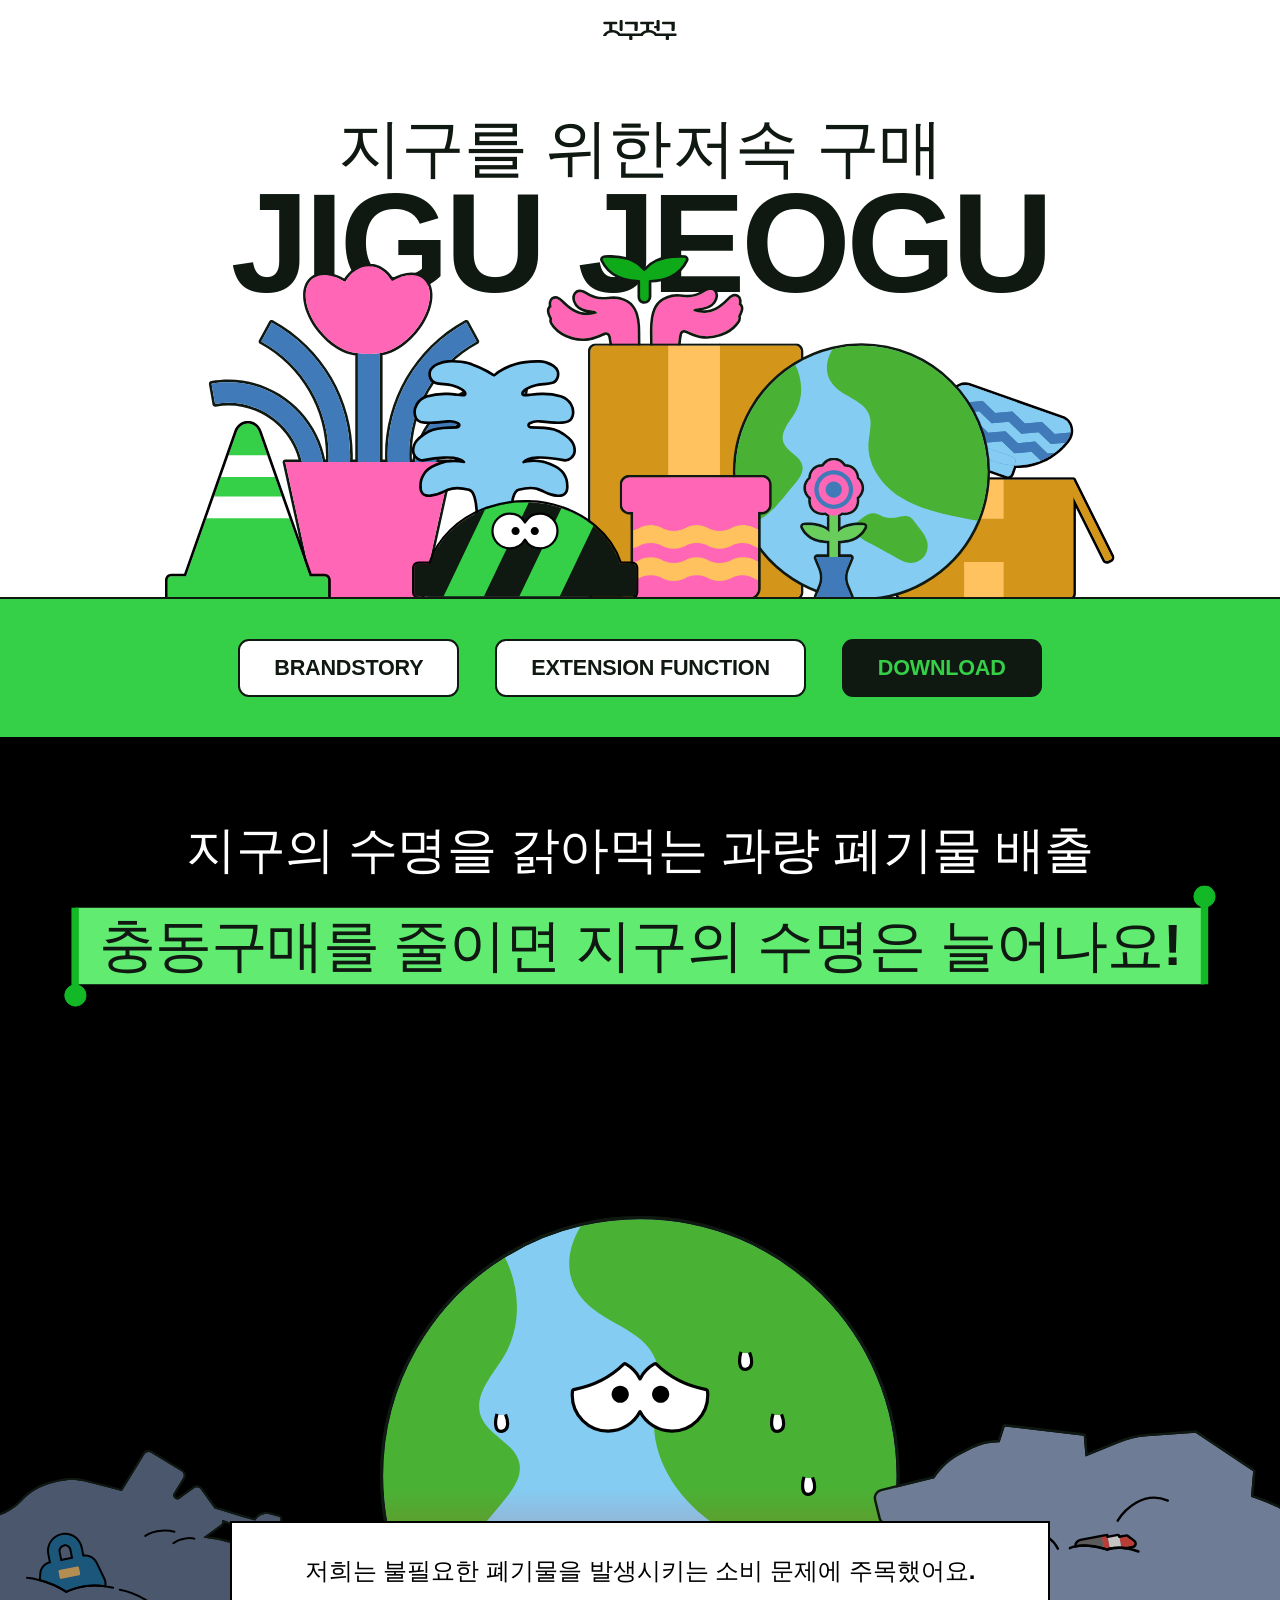
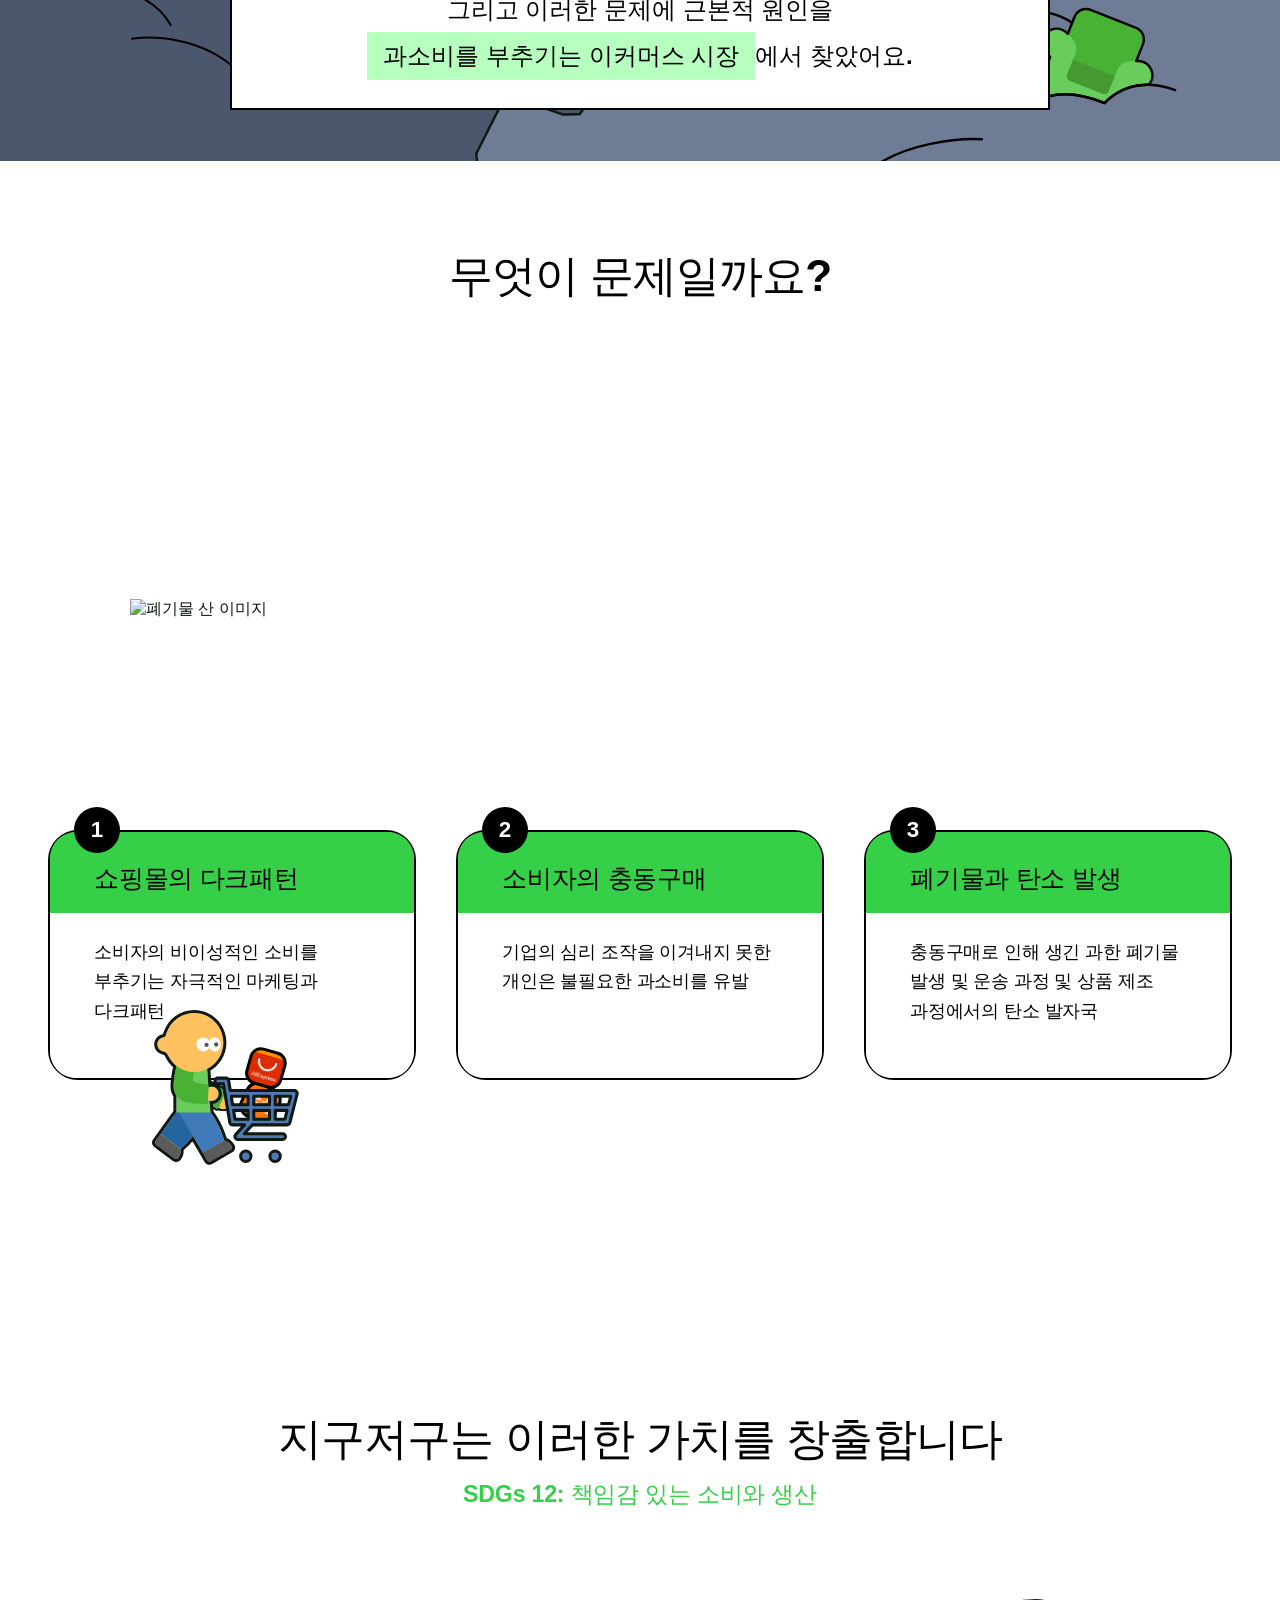
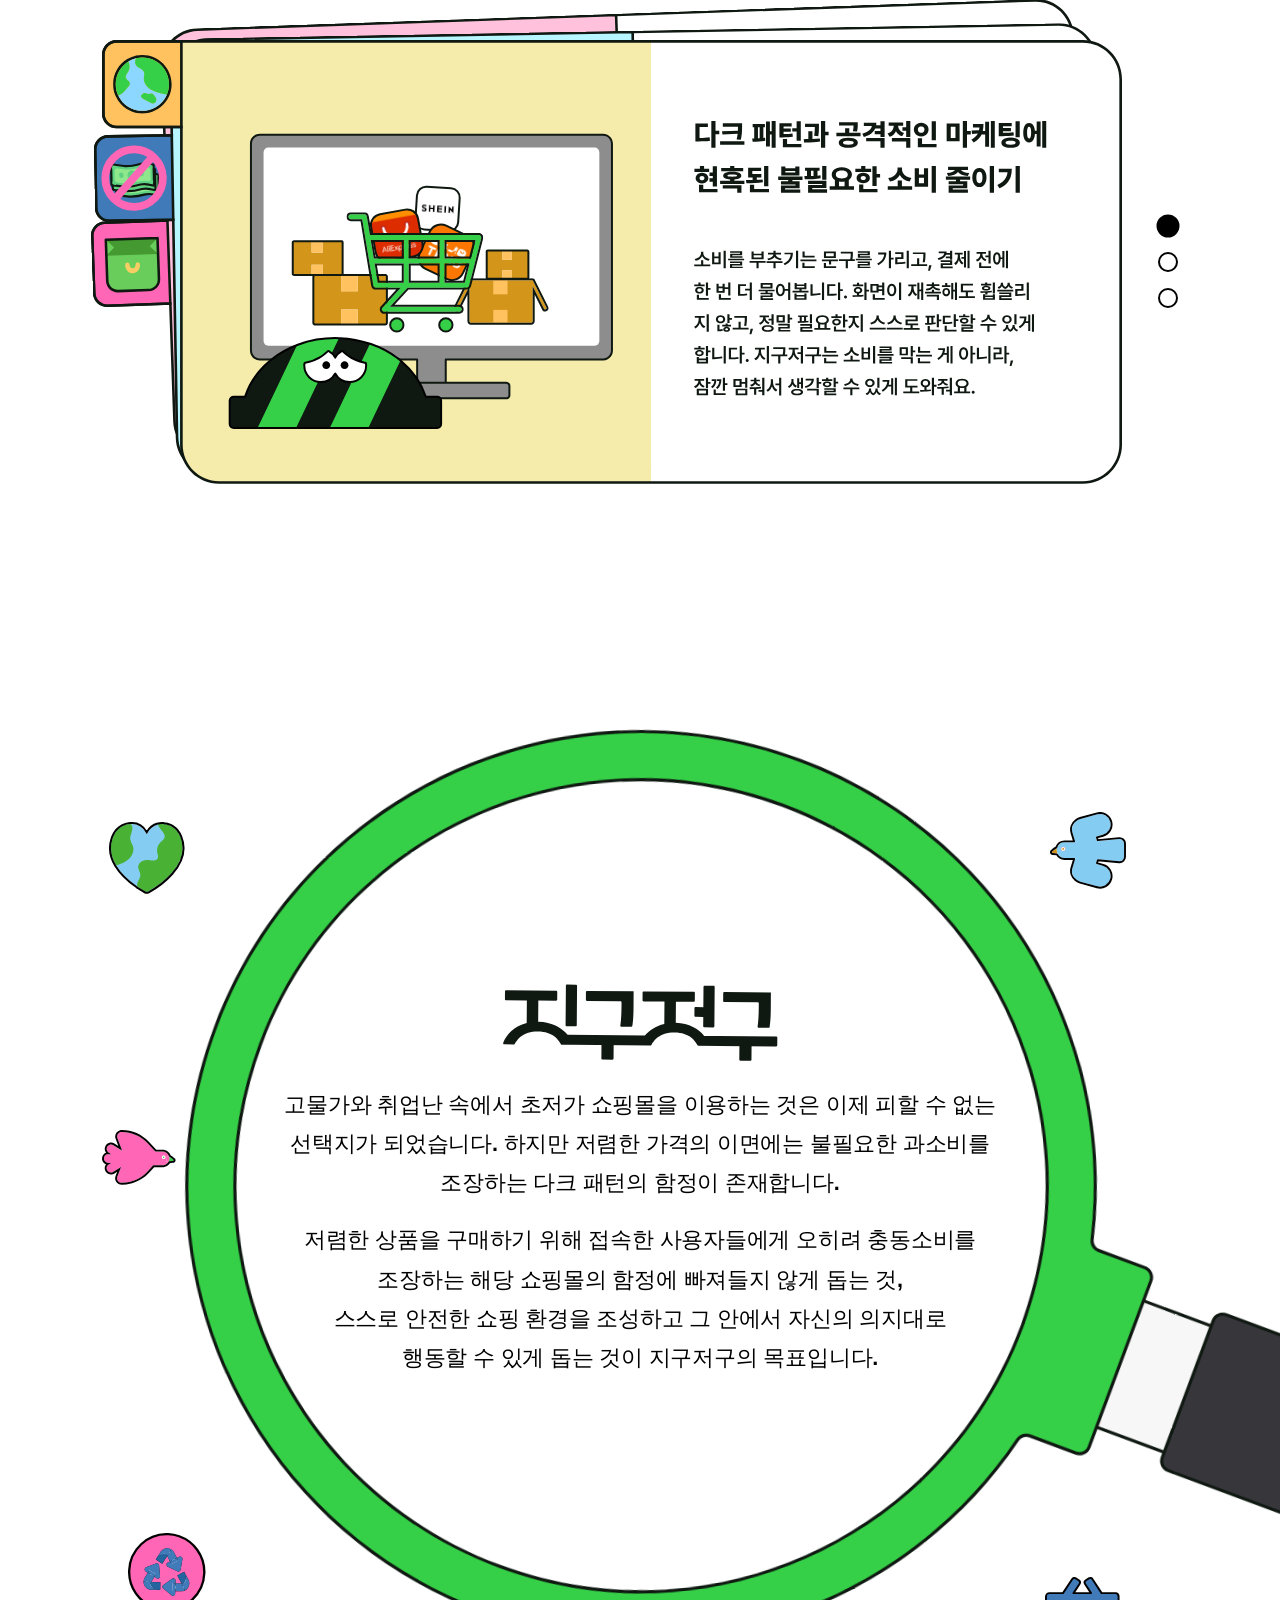
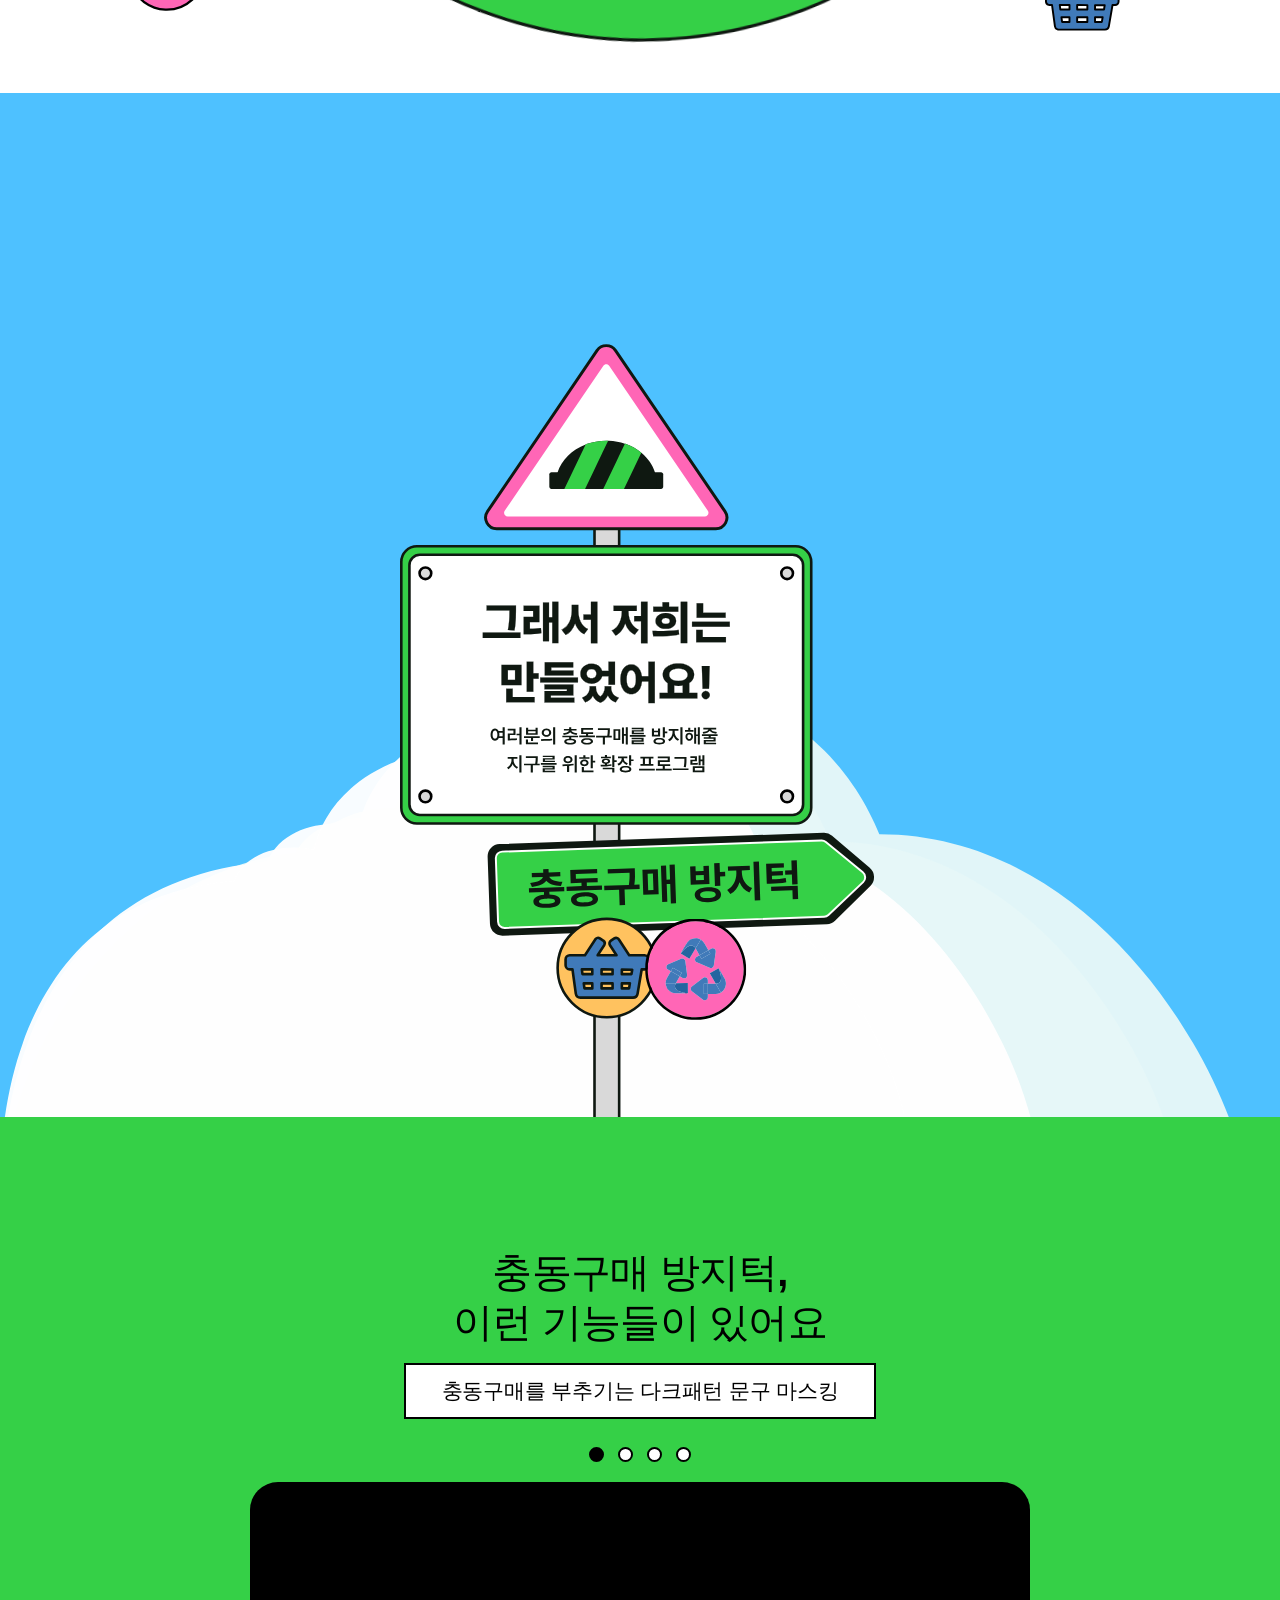
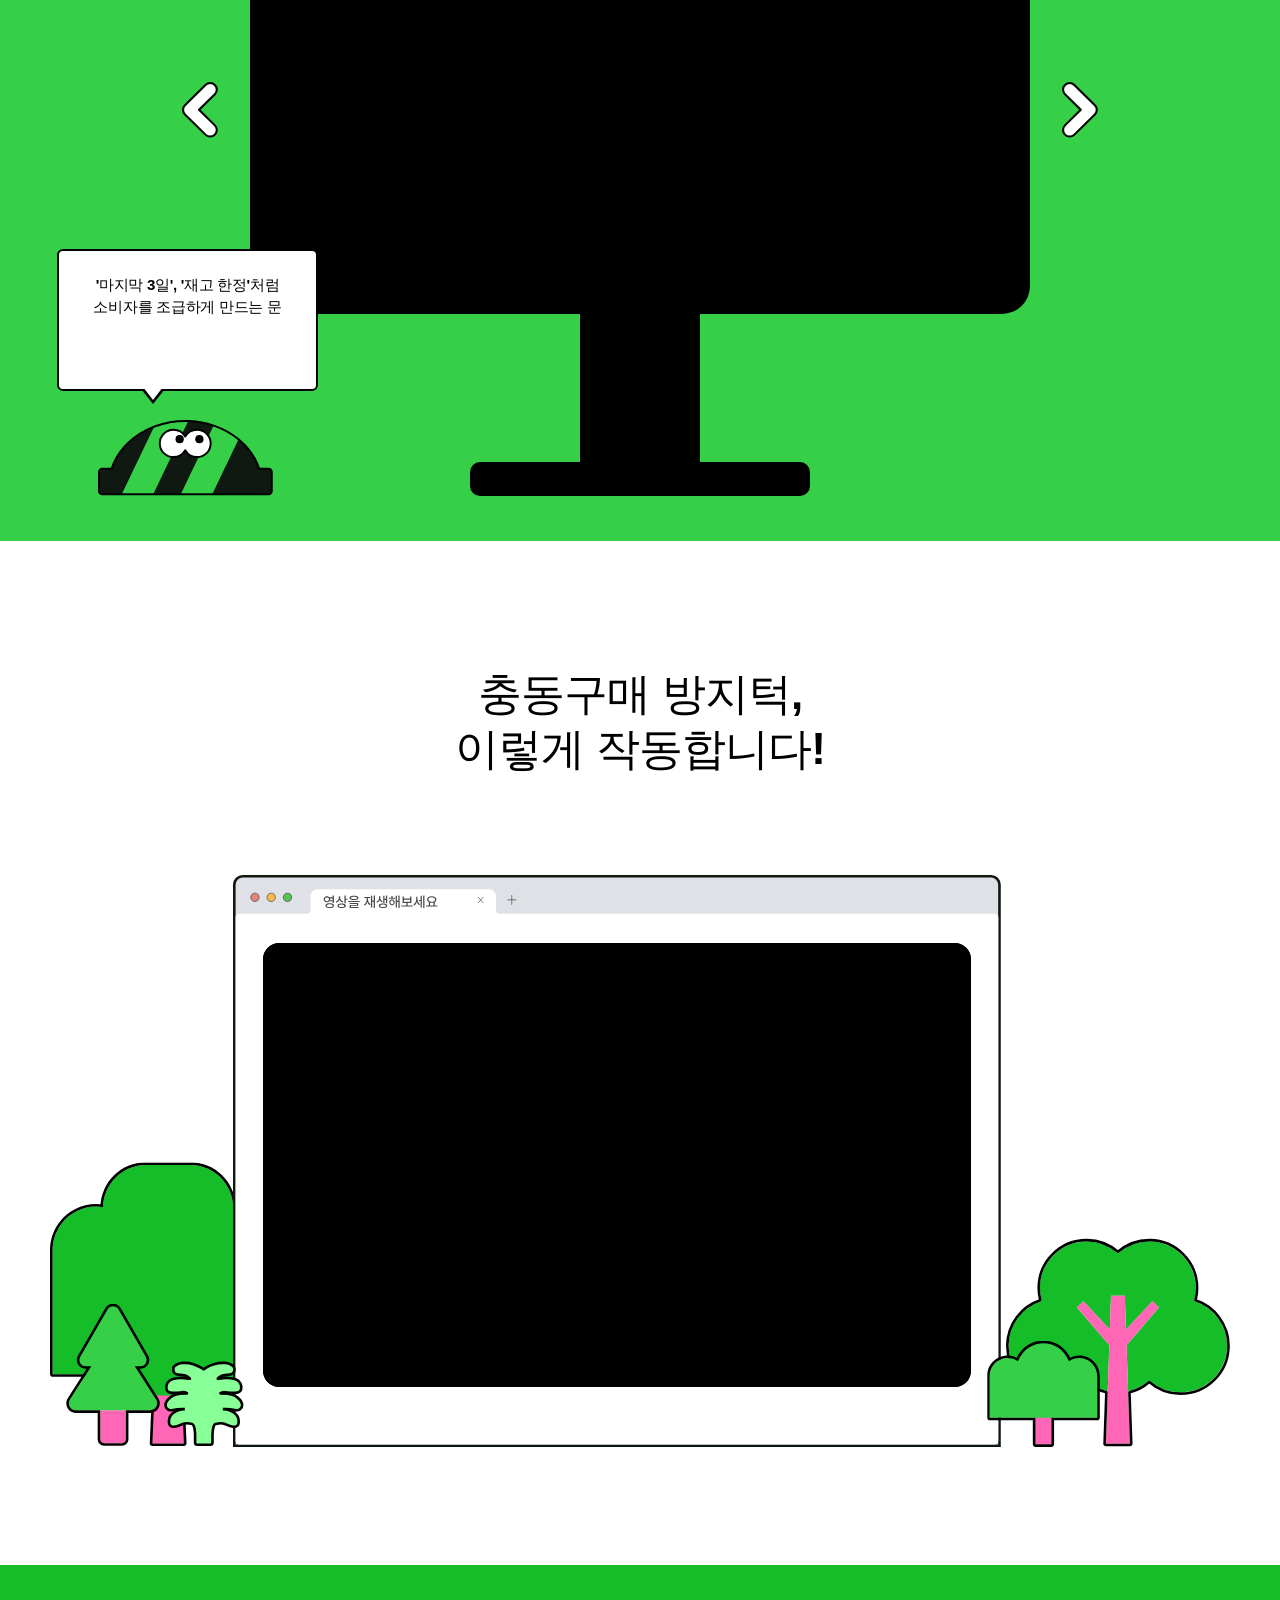
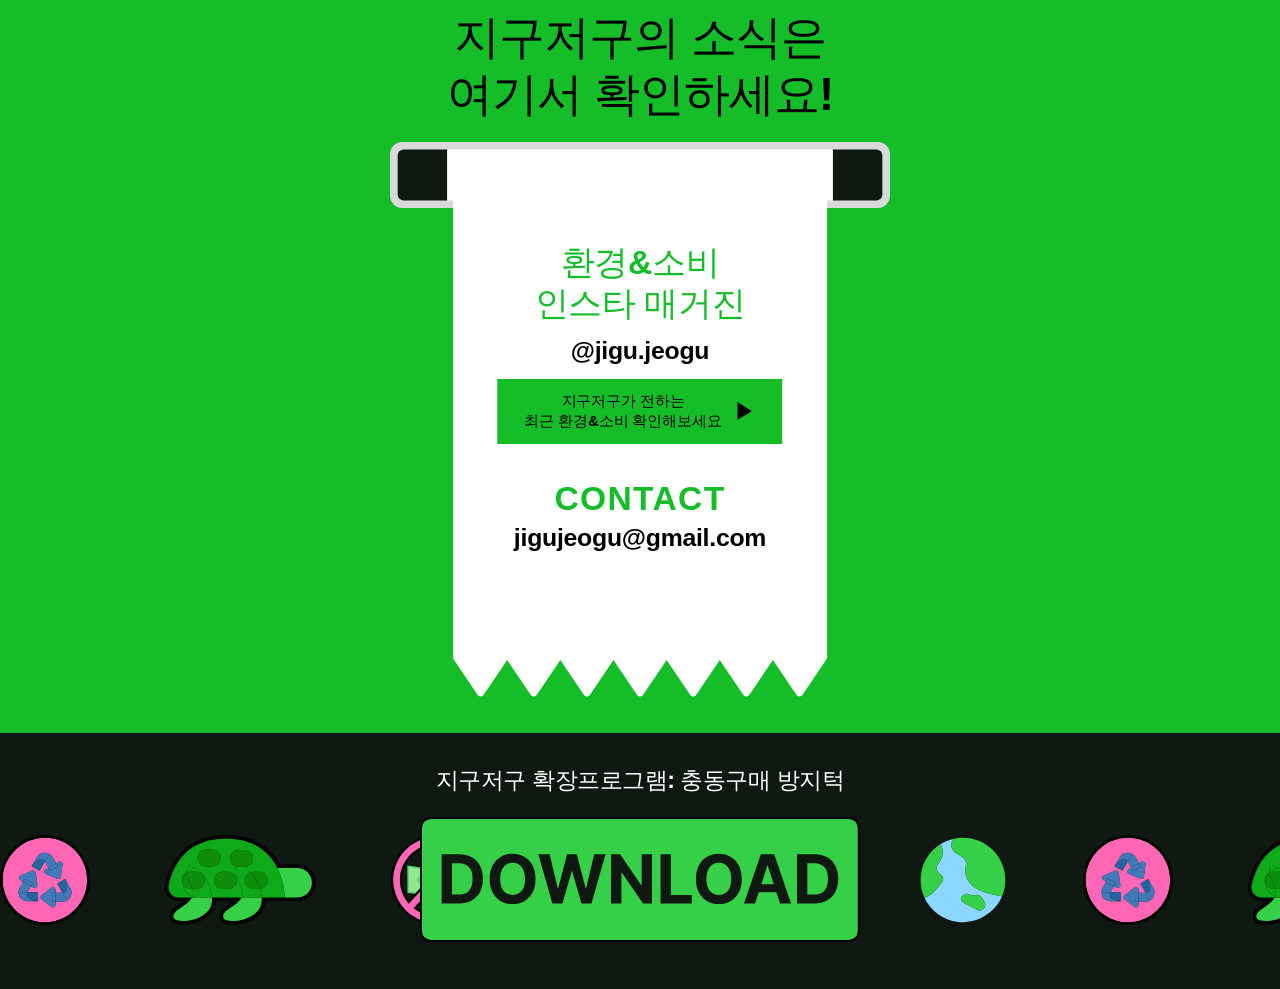
==== index.html @ 66cf86d6 "update" ====
<!DOCTYPE html>
<html lang="ko">
<head>
  <meta charset="UTF-8">
  <meta name="apple-mobile-web-app-capable" content="yes">
  <meta name="apple-mobile-web-app-status-bar-style" content="black-translucent">
  <meta name="viewport" content="width=device-width, initial-scale=1, viewport-fit=cover">
  <link rel="manifest" href="manifest.json">
  <title>JIGU JEOGU | 지구를 위한 저속 구매</title>
  <meta name="description" content="지구를 위한 저속 구매, JIGU JEOGU. 브랜드 홈페이지 전체 스크롤 페이지.">
  <!-- Preload Pretendard Fonts -->
  <link rel="preload" as="font" type="font/woff2" crossorigin href="https://cdn.jsdelivr.net/gh/orioncactus/pretendard@v1.3.9/dist/web/static/woff2/Pretendard-ExtraBold.woff2">
  <link rel="preload" as="font" type="font/woff2" crossorigin href="https://cdn.jsdelivr.net/gh/orioncactus/pretendard@v1.3.9/dist/web/static/woff2/Pretendard-Bold.woff2">
  <link rel="stylesheet" href="https://cdn.jsdelivr.net/gh/orioncactus/pretendard@v1.3.9/dist/web/static/pretendard.min.css">
  <link rel="stylesheet" href="style.css">
  <style>
    /* Override body.pageX-body selectors to work as wrapper classes in merged page */
    html, body {
      margin: 0;
      padding: 0;
      background-color: #FFFFFF;
    }

    /* Page 1 overrides - originally body.page1-body .xxx */
    .page1-body .ipad-device-container {
      height: auto !important;
      min-height: 0 !important;
      max-height: none !important;
    }
    .page1-body .ipad-screen-body {
      min-height: 0 !important;
    }
    .page1-body .top-title-overlay {
      padding-top: 15px !important;
      top: 0px !important;
      gap: 30px !important;
    }
    .page1-body .header-logo-img {
      transform: translateY(0px) !important;
    }
    .page1-body .sub-title-text {
      font-size: clamp(2.5rem, 5.0vw, 4.0rem) !important;
      margin-bottom: 30px !important;
      font-weight: 800 !important;
      transform: translateY(35px) !important;
    }
    .page1-body .main-title-text {
      font-size: clamp(4.3rem, 11.0vw, 9.5rem) !important;
      margin-top: -10px !important;
    }
    .page1-body .props-illustration-wrapper {
      max-width: 950px !important;
    }
    .page1-body .central-graphics-section {
      margin-top: 255px !important;
      flex: none !important;
    }

    /* Each page section wrapper */
    .page-section {
      width: 100%;
      position: relative;
    }
  </style>
</head>
<body>


  <!-- ==================== PAGE 1 ==================== -->
  <div class="page-section page1-body" id="page-section-1">

  <!-- iPad 12.9-inch Landscape Primary Container -->
  <main class="ipad-device-container" id="ipad-container-1">
    <div class="ipad-screen-body">

      <!-- OVERLAY TITLE GROUP (OUT OF NORMAL FLOW) -->
      <div class="top-title-overlay">
        <!-- 1. HEADER SECTION -->
        <header class="ipad-header">
          <div class="header-logo-container">
            <img src="assets/1-logo.svg" alt="지구저구 로고" class="header-logo-img">
          </div>
        </header>

        <!-- 2. MAIN TITLE SECTION (CENTERED IN UPPER WHITE SPACE ABOVE MAIN GRAPHIC) -->
        <section class="main-title-section">
          <p class="sub-title-text">지구를 위한<br class="mobile-br">저속 구매</p>
          <h1 class="main-title-text">JIGU JEOGU</h1>
        </section>
      </div>

      <!-- SPACER TO KEEP GRAPHIC AT BOTTOM -->
      <div class="top-spacer" style="display: none;"></div>

      <!-- 3. CENTRAL GRAPHICS SECTION (WHITE BACKGROUND & PERFECT STROKE OVERLAP AT BOTTOM) -->
      <section class="central-graphics-section">
        <div class="props-illustration-wrapper">
          <!-- Main Props Illustration -->
          <img src="assets/1-props.svg" alt="지구저구 소품 일러스트" class="props-svg-img">

          <!-- Jeogu Mascot positioned with pupil tracking -->
          <div class="jeogu-gap-mascot">
            <svg width="309" height="136" viewBox="0 0 309 136" fill="none" xmlns="http://www.w3.org/2000/svg" class="jeogu-mascot-svg" id="jeogu-hero-svg">
              <!-- Jeogu Artwork Replaced from updated assets/1-jeogu.svg -->
              <path d="M303.774 91.9628V125.022C303.774 128.153 301.237 130.69 298.106 130.69H8.66248C5.53654 130.69 3 128.153 3 125.022V91.9628C3 88.8368 5.53654 86.3003 8.66248 86.3003H298.106C301.237 86.3003 303.774 88.8368 303.774 91.9628Z" fill="#0F1811"/>
              <path d="M286.571 116.147C286.571 121.073 286.202 125.925 285.481 130.682H21.2925C20.5715 125.925 20.2031 121.073 20.2031 116.147C20.2031 106.253 21.6977 96.6545 24.5079 87.5082C24.6342 87.103 24.7605 86.6978 24.892 86.2926C35.4329 53.4439 62.9663 26.5472 98.9672 12.8384C99.6093 12.5963 100.257 12.3542 100.909 12.1174C117.012 6.24442 134.752 2.99219 153.387 2.99219C155.06 2.99219 156.729 3.0185 158.386 3.07112C158.949 3.08691 159.507 3.10797 160.07 3.13429C175.032 3.76053 189.34 6.4865 202.607 10.9702C203.07 11.128 203.528 11.2859 203.986 11.4438C219.716 16.9379 233.94 24.9158 245.97 34.7989C246.276 35.0515 246.581 35.3041 246.886 35.5567C263.358 49.3602 275.619 66.7739 281.877 86.2926C282.013 86.6978 282.14 87.103 282.266 87.5082C285.076 96.6545 286.571 106.253 286.571 116.147Z" fill="#0F1811"/>
              <path d="M158.395 3.07112L143.365 34.5147L142.223 36.9039L136.529 48.8235L132.056 58.1802L118.621 86.2926L97.4075 130.682H42.6562L63.8747 86.2926L98.9757 12.8384C99.6177 12.5963 100.265 12.3542 100.918 12.1174C117.021 6.24442 134.761 2.99219 153.395 2.99219C155.069 2.99219 156.737 3.0185 158.395 3.07112Z" fill="#35D047"/>
              <path d="M245.976 34.7974L221.363 86.2912L200.15 130.681H145.398L166.617 86.2912L181.157 55.8686L187.599 42.386L202.613 10.9688C203.076 11.1266 203.533 11.2845 203.991 11.4424C219.721 16.9364 233.946 24.9144 245.976 34.7974Z" fill="#35D047"/>
              <path d="M173.648 18.5479C186.649 18.5479 197.187 29.0865 197.188 42.0869C197.188 55.0875 186.649 65.6269 173.648 65.627C164.83 65.627 157.149 60.7746 153.119 53.5977C149.09 60.7745 141.408 65.627 132.59 65.627C119.589 65.6268 109.051 55.0874 109.051 42.0869C109.051 29.0866 119.59 18.5481 132.59 18.5479C141.408 18.5479 149.089 23.3991 153.119 30.5752C157.149 23.399 164.831 18.5479 173.648 18.5479Z" fill="white" stroke="black" stroke-width="3" stroke-linecap="round" stroke-linejoin="round"/>
              <!-- Left Pupil -->
              <path d="M140.378 47.6025C143.424 47.6025 145.894 45.1333 145.894 42.0874C145.894 39.0415 143.424 36.5723 140.378 36.5723C137.332 36.5723 134.863 39.0415 134.863 42.0874C134.863 45.1333 137.332 47.6025 140.378 47.6025Z" fill="black" class="jeogu-pupil left-pupil"/>
              <!-- Right Pupil -->
              <path d="M166.394 47.6025C169.44 47.6025 171.909 45.1333 171.909 42.0874C171.909 39.0415 169.44 36.5723 166.394 36.5723C163.348 36.5723 160.879 39.0415 160.879 42.0874C160.879 45.1333 163.348 47.6025 166.394 47.6025Z" fill="black" class="jeogu-pupil right-pupil"/>
              <path d="M153.387 1.5C155.074 1.5 156.756 1.52708 158.428 1.58008C159.001 1.59614 159.569 1.61682 160.141 1.64355L160.14 1.64453C174.768 2.25745 188.784 4.85847 201.828 9.1377L203.088 9.55664L203.092 9.55859C203.557 9.71733 204.018 9.87558 204.475 10.0332L204.48 10.0352C219.874 15.4117 233.851 23.1468 245.775 32.7158L246.923 33.6475L246.927 33.6514L247.843 34.4092L247.85 34.415C264.222 48.1356 276.514 65.4075 282.965 84.8008H298.106C302.065 84.8009 305.274 88.0077 305.274 91.9629V125.022C305.274 128.982 302.066 132.189 298.106 132.189H8.66211C4.70715 132.189 1.50024 128.981 1.5 125.022V91.9629C1.5 88.0086 4.70791 84.801 8.66211 84.8008H23.8076C34.7522 51.9268 62.4567 25.1441 98.4336 11.4443L98.4385 11.4424C99.0825 11.1996 99.7364 10.9548 100.397 10.7148C116.665 4.78211 134.579 1.50003 153.387 1.5Z" stroke="black" stroke-width="3" stroke-linecap="round" stroke-linejoin="round"/>
            </svg>
          </div>
        </div>
      </section>

      <!-- 4. BOTTOM RECTANGLE WITH BUTTONS (#35D047 + PERFECT 4px STROKE OVERLAP) -->
      <footer class="bottom-green-rectangle">
        <div class="nav-buttons-group">
          <button class="nav-round-btn btn-download-1" id="btn-download-1">BRANDSTORY</button>
          <button class="nav-round-btn btn-extension" id="btn-extension">EXTENSION FUNCTION</button>
          <button class="nav-round-btn btn-download-2" id="btn-download-2">DOWNLOAD</button>
        </div>
      </footer>

    </div>
  </main>

  </div>

  <!-- ==================== PAGE 2 ==================== -->
  <div class="page-section page2-body" id="page-section-2">

  <!-- iPad 12.9-inch Landscape Container (Same Aspect Ratio & Canvas Size as Page 1) -->
  <main class="ipad-device-container page2-container" id="ipad-container-2">
    <div class="ipad-screen-body page2-screen-body">

      <!-- TOP PORTION: PURE BLACK BACKGROUND WITH HEADLINE & EARTH GRAPHICS -->
      <section class="sec2-top-dark-section">
        
        <!-- HEADLINE TEXT AREA ABOVE EARTH -->
        <div class="sec2-headline-container">
          <p class="sec2-sub-headline desktop-only">지구의 수명을 갉아먹는 과량 폐기물 배출</p>
          <p class="sec2-sub-headline mobile-only" style="display: none;">지구의 수명을<br class="mobile-br">갉아먹는<br class="mobile-br">과량 폐기물 배출</p>
          
          <!-- Bottom line with 2-line.svg highlight drag background -->
          <div class="sec2-highlight-text-wrapper desktop-only">
            <img src="assets/2-line.svg" alt="텍스트 하이라이트 밑줄" class="sec2-underline-img">
            <span class="sec2-main-headline-text">충동구매를 줄이면 지구의 수명은 늘어나요!</span>
          </div>
          
          <div class="sec2-highlight-text-wrapper-mobile mobile-only" style="display: none;">
            <div class="sec2-highlight-line-wrapper">
              <img src="assets/2-line2.svg" alt="밑줄 1" class="sec2-underline-img-mobile underline-top">
              <span class="sec2-main-headline-text-mobile">충동구매를 줄이면</span>
            </div>
            <div class="sec2-highlight-line-wrapper">
              <img src="assets/2-line3.svg" alt="밑줄 2" class="sec2-underline-img-mobile underline-bottom">
              <span class="sec2-main-headline-text-mobile">지구의 수명은 늘어나요!</span>
            </div>
          </div>
        </div>

        <!-- CENTRAL GRAPHICS: EARTH & CORNER TRASH PILES & SWEAT DROPS -->
        <div class="sec2-graphics-wrapper">
          <div class="sec2-graphics-inner-group">
          
          <!-- Left Trash Pile (2-trash2.svg) - Corner Edge-to-Edge Placement -->
          <img src="assets/2-trash2.svg" alt="쓰레기더미 2" class="trash-pile-left">

          <!-- Center Earth (2-earth1.svg Inline with Sweat Drops & Pupil Tracking) -->
          <div class="sec2-earth-container">
            <!-- 2-earth1.svg Inline -->
            <svg width="653" height="653" viewBox="0 0 653 653" fill="none" xmlns="http://www.w3.org/2000/svg" class="sec2-earth-svg" id="sec2-earth-svg">
              <path d="M326.285 2C505.382 2.00008 650.57 147.188 650.57 326.285C650.57 370.821 641.575 413.264 625.321 451.904C576.238 568.61 460.838 650.562 326.285 650.562C196.461 650.562 84.5124 574.247 32.7109 464.065C13.0448 422.245 2.00002 375.559 2 326.285C2 209.755 63.4978 107.631 155.768 50.4561V50.4551C184.941 32.3835 217.192 18.8584 251.555 10.748H251.556C275.556 5.08686 300.549 2 326.285 2Z" fill="#85CCF2" stroke="#0F1811" stroke-width="4"/>
              <path d="M251.798 101.144C276.684 134.597 331.18 141.287 345.946 180.28C354.608 203.161 345.708 228.476 344.218 252.894C340.786 309.213 378.734 361.578 426.556 391.528C474.379 421.479 531.007 433.328 586.288 444.653C598.351 447.126 610.929 449.409 623.626 451.128C639.778 412.729 648.718 370.549 648.718 326.285C648.71 148.293 504.417 4 326.425 4C300.849 4 276.01 7.06719 252.155 12.6943C235.194 40.9965 230.637 72.6988 251.798 101.144Z" fill="#49B234"/>
              <path d="M130.57 387.336C138.852 377.374 147.134 367.403 155.416 357.441C166.552 344.047 178.4 328.085 175.135 310.973C170.253 285.374 135.61 275.887 126.702 251.389C117.255 225.433 140.587 200.562 155.083 177.047C178.099 139.71 176.53 91.0865 156.938 52.1641C65.2391 108.982 4.11719 210.477 4.11719 326.285C4.11719 375.258 15.0941 421.654 34.6385 463.215C54.0879 456.233 72.3484 445.969 88.1519 432.646C103.995 419.292 117.326 403.274 130.57 387.336Z" fill="#49B234"/>
              <path d="M453.715 444.303C442.311 434.967 428.734 440.531 415.903 442.98C413.588 443.424 411.25 443.749 408.904 443.947C401.446 444.589 393.893 444.034 386.61 442.338C377.987 440.333 370.774 434.571 362.397 432.724C358.26 431.813 354.147 431.781 350.025 432.796C339.191 435.443 329.712 443.313 321.057 449.931C316.825 453.164 313.219 457.412 311.523 462.461C308.448 471.615 312.22 481.958 318.616 489.194C328.507 500.393 343.669 506.575 356.564 513.557C372.106 521.974 387.648 530.391 403.19 538.816C420.333 548.097 438.554 561.372 459.144 559.137C476.153 557.29 490.561 543.151 494.595 526.523C501.396 498.514 481.368 479.12 466.032 458.752C462.22 453.687 458.629 448.33 453.723 444.311L453.715 444.303Z" fill="#49B234"/>
              <path d="M326.285 2C505.382 2.00008 650.57 147.188 650.57 326.285C650.57 370.821 641.575 413.264 625.321 451.904C576.238 568.61 460.838 650.562 326.285 650.562C196.461 650.562 84.5124 574.247 32.7109 464.065C13.0448 422.245 2.00002 375.559 2 326.285C2 209.755 63.4978 107.631 155.768 50.4561V50.4551C184.941 32.3835 217.192 18.8584 251.555 10.748H251.556C275.556 5.08686 300.549 2 326.285 2Z" fill="url(#paint0_linear_2189_1593)" stroke="#0F1811" stroke-width="4"/>
              <path d="M344.722 185.735C345.47 185.393 346.36 185.543 346.955 186.128C355.803 194.835 375.747 211.705 409.656 218.017C410.514 218.177 411.169 218.874 411.275 219.74C411.491 221.497 411.599 223.283 411.599 225.088C411.599 249.952 391.443 270.108 366.579 270.108C349.095 270.108 333.959 260.145 326.506 245.593C319.044 260.144 303.911 270.108 286.426 270.108C261.562 270.108 241.406 249.952 241.406 225.088C241.406 223.284 241.514 221.497 241.729 219.74L241.755 219.58C241.917 218.789 242.544 218.167 243.348 218.017C277.247 211.705 297.192 194.835 306.051 186.127L306.174 186.017C306.806 185.491 307.704 185.402 308.432 185.81C316.152 190.139 322.455 196.684 326.506 204.584C330.551 196.684 336.854 190.139 344.574 185.81L344.722 185.735Z" fill="white" stroke="black" stroke-width="4" stroke-linecap="round" stroke-linejoin="round"/>
              <!-- Left Pupil -->
              <path d="M301.652 234.654C307.597 234.654 312.418 229.834 312.418 223.889C312.418 217.943 307.597 213.124 301.652 213.124C295.706 213.124 290.887 217.943 290.887 223.889C290.887 229.834 295.706 234.654 301.652 234.654Z" fill="black" class="earth-pupil left-pupil"/>
              <!-- Right Pupil -->
              <path d="M352.425 234.654C358.371 234.654 363.19 229.834 363.19 223.889C363.19 217.943 358.371 213.124 352.425 213.124C346.48 213.124 341.66 217.943 341.66 223.889C341.66 229.834 346.48 234.654 352.425 234.654Z" fill="black" class="earth-pupil right-pupil"/>
              <defs>
                <linearGradient id="paint0_linear_2189_1593" x1="326.285" y1="342.81" x2="326.285" y2="757.276" gradientUnits="userSpaceOnUse">
                  <stop stop-color="#FF0000" stop-opacity="0"/>
                  <stop offset="1" stop-color="#FF0000"/>
                </linearGradient>
              </defs>
            </svg>

            <!-- 1 Sweat Drop on Left -->
            <img src="assets/2-earth-sweat.svg" alt="지구 땀 1" class="sweat-drop sweat-left-1">

            <!-- 3 Sweat Drops on Right (Added 1 extra sweat drop on right) -->
            <img src="assets/2-earth-sweat.svg" alt="지구 땀 2" class="sweat-drop sweat-right-1">
            <img src="assets/2-earth-sweat.svg" alt="지구 땀 3" class="sweat-drop sweat-right-2">
            <img src="assets/2-earth-sweat.svg" alt="지구 땀 4" class="sweat-drop sweat-right-3">
          </div>

          <!-- Right Trash Pile (2-trash1.svg) - Pulled Further Down Boldly -->
          <img src="assets/2-trash1.svg" alt="쓰레기더미 1" class="trash-pile-right">

          </div>
        </div>

        <!-- WHITE RECTANGLE CARD OVERLAY ON TOP OF GRAPHICS -->
        <div class="sec2-info-card-overlay">
          <p class="sec2-info-line">저희는 불필요한 폐기물을 발생시키는 소비 문제에 주목했어요.</p>
          <p class="sec2-info-line">그리고 이러한 문제에 근본적 원인을</p>
          <p class="sec2-info-line">
            <span class="highlight-green-box">과소비를 부추기는 이커머스 시장</span>에서 찾았어요.
          </p>
        </div>

      </section>

    </div>
  </main>

  </div>

  <!-- ==================== PAGE 3 ==================== -->
  <div class="page-section page3-body" id="page-section-3">

  <!-- iPad 12.9-inch Landscape Container (1366 x 1024) -->
  <main class="ipad-device-container page3-container" id="ipad-container-3">
    <div class="ipad-screen-body page3-screen-body">

      <!-- TOP HEADLINE -->
      <section class="sec3-top-section">
        <h1 class="sec3-main-title">무엇이 문제일까요?</h1>
      </section>

      <!-- HERO IMAGE SECTION (USING 3-img.svg DIRECTLY WITHOUT DOUBLE BORDER OR DOUBLE TAPES) -->
      <section class="sec3-image-section">
        <div class="sec3-image-wrapper">
          <img src="assets/3-img.svg" alt="폐기물 산 이미지" class="sec3-hero-img">
        </div>
      </section>

      <!-- 3 PROBLEM CARDS ROW -->
      <section class="sec3-cards-section">
        <div class="sec3-cards-container">

          <!-- Card 1 -->
          <div class="problem-card card-1">
            <div class="card-number-badge">1</div>
            <div class="card-header-green">
              <h2 class="card-title">쇼핑몰의 다크패턴</h2>
            </div>
            <div class="card-body-white">
              <p class="card-content">소비자의 비이성적인 소비를 부추기는 자극적인 마케팅과 다크패턴</p>
            </div>
          </div>

          <!-- Card 2 -->
          <div class="problem-card card-2">
            <div class="card-number-badge">2</div>
            <div class="card-header-green">
              <h2 class="card-title">소비자의 충동구매</h2>
            </div>
            <div class="card-body-white">
              <p class="card-content">기업의 심리 조작을 이겨내지 못한 개인은 불필요한 과소비를 유발</p>
            </div>
          </div>

          <!-- Card 3 -->
          <div class="problem-card card-3">
            <div class="card-number-badge">3</div>
            <div class="card-header-green">
              <h2 class="card-title">폐기물과 탄소 발생</h2>
            </div>
            <div class="card-body-white">
              <p class="card-content">충동구매로 인해 생긴 과한 폐기물 발생 및 운송 과정 및 상품 제조 과정에서의 탄소 발자국</p>
            </div>
          </div>

        </div>

        <!-- DECORATIVE SVGS BELOW CARDS (SLIGHTLY OVERLAPPING BOTTOM OF CARDS) -->
        <div class="sec3-decorations-row">
          <img src="assets/3-person.svg" alt="쇼핑하는 사람" class="decor-person">
          <img src="assets/3-dots.svg" alt="연결 점선" class="decor-dashed-line">
          <img src="assets/3-plane.svg" alt="탄소 비행기" class="decor-airplane">
        </div>

      </section>

    </div>
  </main>

  </div>

  <!-- ==================== PAGE 4 ==================== -->
  <div class="page-section page4-body" id="page-section-4">

  <!-- iPad 12.9-inch Landscape Container (1366 x 1024) -->
  <main class="ipad-device-container page4-container" id="ipad-container-4">
    <div class="ipad-screen-body page4-screen-body">

      <!-- TOP HEADLINE & SUB-HEADLINE -->
      <section class="sec4-top-section">
        <h1 class="sec4-main-title">지구저구는 이러한 가치를 창출합니다</h1>
        <p class="sec4-sub-title">SDGs 12: 책임감 있는 소비와 생산</p>
      </section>

      <!-- INTERACTIVE VALUE CARDS STACK SECTION -->
      <section class="sec4-cards-section">
        
        <!-- CARD STACK CONTAINER (CLICKABLE ANYWHERE TO FLIP CARDS) -->
        <div class="sec4-card-deck" id="value-card-deck" title="클릭하여 다음 가치 카드로 넘기기">
          <!-- Card 1: Yellow (4-value1.svg) -->
          <div class="value-card card-yellow active-front" data-index="0">
            <img src="assets/4-value1.svg" alt="가치 1: 다크패턴과 불필요한 소비 줄이기" class="value-card-img">
          </div>

          <!-- Card 2: Blue (4-value2.svg) -->
          <div class="value-card card-blue card-middle" data-index="1">
            <img src="assets/4-value2.svg" alt="가치 2: 비합리적인 소비로 인한 폐기물 없애기" class="value-card-img">
          </div>

          <!-- Card 3: Pink (4-value3.svg) -->
          <div class="value-card card-pink card-back" data-index="2">
            <img src="assets/4-value3.svg" alt="가치 3: 빠르게 사고 쉽게 버리는 소비 방식 조명" class="value-card-img">
          </div>
        </div>

        <!-- VERTICAL INDICATOR DOTS ON THE RIGHT -->
        <div class="sec4-dots-container" id="sec4-dots-container">
          <div class="indicator-dot active-dot" data-dot="0" title="가치 1 카드로 이동"></div>
          <div class="indicator-dot" data-dot="1" title="가치 2 카드로 이동"></div>
          <div class="indicator-dot" data-dot="2" title="가치 3 카드로 이동"></div>
        </div>

      </section>

    </div>
  </main>

  </div>

  <!-- ==================== PAGE 5 ==================== -->
  <div class="page-section page5-body" id="page-section-5">

  <!-- iPad 12.9-inch Landscape Container (1366 x 1024) -->
  <main class="ipad-device-container page5-container" id="ipad-container-5">
    <div class="ipad-screen-body page5-screen-body" id="page5-body">

      <!-- ALL 5 BACKGROUND ICONS DISPLAYED TOGETHER (SAFE ZONES OUTSIDE MAGNIFIER MOTION) -->
      <div class="page5-bg-icons-wrapper page5-all-icons">
        <img src="assets/5-icon1-1.svg" alt="아이콘 1-1" class="page5-icon icon-all-1">
        <img src="assets/5-icon2-1.svg" alt="아이콘 2-1" class="page5-icon icon-all-2">
        <img src="assets/5-icon2-2.svg" alt="아이콘 2-2" class="page5-icon icon-all-3">
        <img src="assets/5-icon1-3.svg" alt="아이콘 1-3" class="page5-icon icon-all-4">
        <img src="assets/5-icon2-3.svg" alt="아이콘 2-3" class="page5-icon icon-all-5">
      </div>

      <!-- PHASE 1: INITIAL CENTERED TITLE + SUBTEXT -->
      <div class="page5-center-content page5-phase1-content" id="page5-phase1">
        <img src="assets/5-logo.svg" alt="지구저구 메인 로고" class="page5-main-logo">
        <p class="page5-sub-text">지구를 위한 저속 구매</p>
      </div>

      <!-- PHASE 2: TRANSITIONED TARGET DESCRIPTION CONTENT -->
      <div class="page5-center-content page5-phase2-content" id="page5-phase2">
        <img src="assets/5-logo.svg" alt="지구저구 상단 로고" class="page5-lens-logo">
        <div class="page5-body-text">
          <p>고물가와 취업난 속에서 초저가 쇼핑몰을<br class="mobile-br"> 이용하는 것은 이제 피할 수 없는<br class="desktop-br"> 선택지가<br class="mobile-br"> 되었습니다. 하지만 저렴한 가격의 이면에는<br class="mobile-br"> 불필요한 과소비를<br class="desktop-br"> 조장하는 다크 패턴의 함정이 존재합니다.</p>
          <p>저렴한 상품을 구매하기 위해 접속한 사용자들에게<br class="mobile-br"> 오히려 충동소비를 <br class="desktop-br">조장하는<br class="mobile-br"> 해당 쇼핑몰의 함정에 빠져들지 않게 돕는 것,<br class="desktop-br"> <br class="mobile-br">스스로 안전한 쇼핑 환경을 조성하고 그 안에서<br class="mobile-br"> 자신의 의지대로 <br class="desktop-br">행동할 수 있게 돕는 것이<br class="mobile-br"> 지구저구의 목표입니다.</p>
        </div>
      </div>

      <!-- OVERLAY MAGNIFYING GLASS -->
      <div class="page5-magnifier-overlay">
        <img src="assets/5-glass2-1.svg" alt="돋보기 2-1" class="magnifier-inspecting-img">
      </div>

    </div>
  </main>

  </div>

  <!-- ==================== PAGE 6 ==================== -->
  <div class="page-section page6-body" id="page-section-6">

  <!-- iPad 12.9-inch Landscape Container (1366 x 1024) -->
  <main class="ipad-device-container page6-container" id="ipad-container-6">
    <div class="ipad-screen-body page6-screen-body" id="page6-body">

      <!-- 1. BACKGROUND CLOUDS — v2: Overlapping cluster with small sky gaps -->
      <div class="page6-clouds-layer">
        <!-- BACK CLOUDS (#e7f8f8) - 2 copies -->
        <img src="assets/6-cloud1.svg" alt="배경 구름 BACK 1" class="cloud-img cloud-back-1">
        <img src="assets/6-cloud1.svg" alt="배경 구름 BACK 2" class="cloud-img cloud-back-2">
        <!-- FRONT CLOUDS (white) - 2 copies -->
        <img src="assets/6-cloud2.svg" alt="배경 구름 FRONT 1" class="cloud-img cloud-front-1">
        <img src="assets/6-cloud2.svg" alt="배경 구름 FRONT 2" class="cloud-img cloud-front-2">
      </div>

      <!-- 2. TRUCK & EXHAUST SMOKE ANIMATION (WHEELS FLUSH TO BOTTOM, Z-INDEX: 20) -->
      <div class="page6-truck-layer">
        <div class="truck-assembly">
          <!-- Exhaust Smoke attached trailing behind the truck -->
          <div class="smoke-group">
            <!-- Small grey circle smoke (6-smoke2.svg) placed BEHIND -->
            <img src="assets/6-smoke2.svg" alt="작은 원형 매연" class="smoke-img smoke-circle-small">
            <!-- Big puffy cloud smoke (6-smoke1.svg) -->
            <img src="assets/6-smoke1.svg" alt="트럭 매연 1" class="smoke-img smoke-1">
            <img src="assets/6-smoke1.svg" alt="트럭 매연 2" class="smoke-img smoke-2">
          </div>
          <!-- Truck Body -->
          <img src="assets/6-truck.svg" alt="트럭" class="truck-img">
        </div>
      </div>

      <!-- 3. MAIN CENTER GRAPHIC (6-sign1.svg POLE EXTENDING PAST BOTTOM SCREEN, Z-INDEX: 30) -->
      <div class="page6-main-graphic-layer">
        <img src="assets/6-sign1.svg" alt="메인 표지판" class="main-sign-img">
      </div>

    </div>
  </main>

  </div>

  <!-- ==================== PAGE 7 ==================== -->
  <div class="page-section page7-body" id="page-section-7">

  <!-- iPad 12.9-inch Landscape Container (1366 x 1024) -->
  <main class="ipad-device-container page7-container" id="ipad-container-7">
    <div class="ipad-screen-body page7-screen-body" id="page7-body">

      <!-- 1. TOP HEADER SECTION (MAIN TITLE + SUBTITLE BOX - STRICTLY TRIMMED HTML) -->
      <div class="sec7-header-section">
        <h1 class="sec7-main-title">충동구매 방지턱,<br>이런 기능들이 있어요</h1>
        <div class="sec7-subtitle-box"><div id="sec7-subtitle-text" class="sec7-subtitle-text">충동구매를 부추기는 다크패턴 문구 마스킹</div></div>
      </div>

      <!-- 2. MONITOR & MASCOT CONTAINER SECTION -->
      <div class="sec7-monitor-section">

        <!-- 4-DOT INDICATORS (UNIFORM SIZE & GAP) -->
        <div class="sec7-dots-container">
          <button class="sec7-dot active-dot" data-index="0" aria-label="기능 1"></button>
          <button class="sec7-dot" data-index="1" aria-label="기능 2"></button>
          <button class="sec7-dot" data-index="2" aria-label="기능 3"></button>
          <button class="sec7-dot" data-index="3" aria-label="기능 4"></button>
        </div>

        <!-- PREV BUTTON (LEFT ARROW) -->
        <button class="sec7-nav-btn btn-prev" id="sec7-prev-btn" aria-label="이전 기능">
          <img src="assets/7-arrow-l.svg" alt="이전 화살표" class="nav-arrow-img">
        </button>

        <!-- MAIN MONITOR GRAPHIC WRAPPER (MP4 VIDEO EMBEDDED INSIDE DISPLAY) -->
        <div class="sec7-monitor-wrapper">
          <!-- Single Solid Black Monitor Silhouette SVG (7-monitor1.svg) -->
          <img src="assets/7-monitor1.svg" alt="모니터 실루엣" class="sec7-monitor-img">

          <!-- MP4 VIDEO SCREEN CONTAINER WITH ZOOM CROP CLIP -->
          <div class="sec7-monitor-screen-clip">
            <video id="sec7-monitor-video-0" class="sec7-monitor-video active" src="assets/video/07-1-darkpattern-masking.mp4" autoplay loop muted playsinline preload="auto"></video>
            <video id="sec7-monitor-video-1" class="sec7-monitor-video" src="assets/video/07-2-nudge.mp4" autoplay loop muted playsinline preload="auto"></video>
            <video id="sec7-monitor-video-2" class="sec7-monitor-video" src="assets/video/07-3-shoppingcart.mp4" autoplay loop muted playsinline preload="auto"></video>
            <video id="sec7-monitor-video-3" class="sec7-monitor-video" src="assets/video/07-4-blackwhite.mp4" autoplay loop muted playsinline preload="auto"></video>
          </div>
        </div>

        <!-- NEXT BUTTON (RIGHT ARROW) -->
        <button class="sec7-nav-btn btn-next" id="sec7-next-btn" aria-label="다음 기능">
          <img src="assets/7-arrow-r.svg" alt="다음 화살표" class="nav-arrow-img">
        </button>

        <!-- 3. SPEECH BUBBLE & TEXT LAYER (CSS-BUILT AUTO-RESIZING BUBBLE) -->
        <div class="sec7-speech-wrapper">
          <div class="sec7-speech-bubble">
            <div class="sec7-speech-text-common sec7-speech-text-hidden" id="sec7-speech-hidden"></div>
            <div class="sec7-speech-text-common sec7-speech-text" id="sec7-speech-text"></div>
          </div>
        </div>

        <!-- 4. JEOGU MASCOT (WITH ENLARGED DYNAMIC MOUSE PUPIL TRACKING) -->
        <div class="sec7-jeogu-wrapper">
          <svg id="sec7-jeogu-svg" class="sec7-jeogu-img" width="238" height="103" viewBox="0 0 238 103" fill="none" xmlns="http://www.w3.org/2000/svg">
            <path d="M236.328 70.843V96.6718C236.328 99.1182 234.346 101.1 231.9 101.1H5.75998C3.31771 101.1 1.33594 99.1182 1.33594 96.6718V70.843C1.33594 68.4007 3.31771 66.4189 5.75998 66.4189H231.9C234.346 66.4189 236.328 68.4007 236.328 70.843Z" fill="#0F1811"/>
            <path d="M222.892 89.7378C222.892 93.5862 222.604 97.3771 222.041 101.094H15.6323C15.0691 97.3771 14.7812 93.5862 14.7812 89.7378C14.7812 82.0081 15.9489 74.5086 18.1445 67.3627C18.2432 67.0461 18.3419 66.7295 18.4447 66.4129C26.6801 40.7486 48.1918 19.7344 76.3189 9.02378C76.8205 8.83464 77.3263 8.64552 77.8361 8.4605C90.4175 3.872 104.278 1.33105 118.837 1.33105C120.144 1.33105 121.447 1.35161 122.743 1.39273C123.182 1.40506 123.618 1.42152 124.058 1.44207C135.747 1.93135 146.927 4.06113 157.292 7.56418C157.654 7.68753 158.011 7.81087 158.369 7.93422C170.659 12.2267 181.772 18.4598 191.171 26.1813C191.41 26.3787 191.648 26.576 191.887 26.7734C204.756 37.558 214.336 51.1631 219.224 66.4129C219.331 66.7295 219.43 67.0461 219.529 67.3627C221.724 74.5086 222.892 82.0081 222.892 89.7378Z" fill="#0F1811"/>
            <path d="M122.746 1.39273L111.003 25.9593L110.111 27.8259L105.662 37.1386L102.167 44.449L91.6707 66.4129L75.097 101.094H32.3203L48.8981 66.4129L76.3222 9.02378C76.8238 8.83464 77.3295 8.64552 77.8394 8.4605C90.4207 3.872 104.281 1.33105 118.84 1.33105C120.147 1.33105 121.451 1.35161 122.746 1.39273Z" fill="#35D047"/>
            <path d="M191.17 26.1806L171.94 66.4122L155.367 101.093H112.59L129.168 66.4122L140.528 42.6433L145.56 32.1095L157.291 7.56348C157.653 7.68682 158.01 7.81017 158.368 7.93351C170.657 12.226 181.771 18.4591 191.17 26.1806Z" fill="#35D047"/>
            <path d="M134.661 13.3193C144.909 13.3195 153.217 21.6269 153.217 31.875C153.217 42.1233 144.909 50.4315 134.661 50.4316C127.812 50.4316 121.835 46.718 118.622 41.1982C115.409 46.7182 109.431 50.4316 102.582 50.4316C92.3339 50.4314 84.0264 42.1232 84.0264 31.875C84.0266 21.627 92.334 13.3196 102.582 13.3193C109.43 13.3193 115.409 17.0317 118.622 22.5508C121.835 17.0318 127.813 13.3193 134.661 13.3193Z" fill="white" stroke="black" stroke-width="2.67372" stroke-linecap="round" stroke-linejoin="round"/>
            <!-- Left Pupil (Enlarged Radius r=5.6) -->
            <circle class="left-pupil" cx="111.051" cy="26.0286" r="5.6" fill="black"/>
            <!-- Right Pupil (Enlarged Radius r=5.6) -->
            <circle class="right-pupil" cx="137.871" cy="26.0286" r="5.6" fill="black"/>
            <path d="M231.9 66.4188H219.22C214.331 51.169 204.751 37.5639 191.882 26.7792C191.644 26.5819 191.405 26.3845 191.167 26.1872C181.768 18.4657 170.654 12.2325 158.365 7.94008C158.007 7.81673 157.649 7.69338 157.287 7.57004C146.922 4.06699 135.743 1.9372 124.054 1.44792C123.614 1.42736 123.178 1.41092 122.738 1.39858C121.443 1.35747 120.139 1.33691 118.832 1.33691C104.273 1.33691 90.4129 3.87786 77.8315 8.46635C77.3217 8.65137 76.8159 8.8405 76.3143 9.02964C48.1872 19.7402 26.6755 40.7544 18.44 66.4188H5.75998C3.31771 66.4188 1.33594 68.4005 1.33594 70.8428V96.6716C1.33594 99.118 3.31771 101.1 5.75998 101.1H231.9C234.346 101.1 236.328 99.118 236.328 96.6716V70.8428C236.328 68.4005 234.346 66.4188 231.9 66.4188Z" stroke="black" stroke-width="2.67372" stroke-linecap="round" stroke-linejoin="round"/>
          </svg>
        </div>

      </div>

    </div>
  </main>

  </div>

  <!-- ==================== PAGE 8 ==================== -->
  <div class="page-section page8-body" id="page-section-8">

  <!-- iPad 12.9-inch Landscape Container (1366 x 1024) -->
  <main class="ipad-device-container page8-container" id="ipad-container-8">
    <div class="ipad-screen-body page8-screen-body" id="page8-body">

      <!-- 1. TOP MAIN TITLE SECTION (PULLED DOWN BOLDLY DOWNWARDS) -->
      <section class="sec8-top-section">
        <h1 class="sec8-main-title">충동구매 방지턱,<br>이렇게 작동합니다!</h1>
      </section>

      <!-- 2. MAIN GRAPHIC & VIDEO STAGE SECTION -->
      <section class="sec8-graphic-stage">
        
        <!-- MAIN CONTAINER FOR 8-main.svg (1812 x 800) -->
        <div class="sec8-graphic-wrapper">

          <!-- MAIN BACKGROUND UNIFORM RECTANGLE GRAPHIC SVG (assets/8-group1.svg) -->
          <img src="assets/8-group1.svg" alt="시현 영상 재생 메인 그래픽" class="sec8-main-graphic-img">

                    <!-- INNER SCREEN VIDEO CONTAINER (UNIFORM SURROUNDING BORDERS) -->
          <div class="sec8-video-screen-clip" id="sec8-video-container">
            <iframe id="sec8-demo-video" class="sec8-demo-video" src="https://www.youtube.com/embed/of84nr4HCCc?rel=0&modestbranding=1&vq=hd1080&enablejsapi=1" title="지구저구 시연 영상" frameborder="0" allow="accelerometer; autoplay; clipboard-write; encrypted-media; gyroscope; picture-in-picture; web-share" allowfullscreen></iframe>
            
            <a href="https://www.youtube.com/watch?v=of84nr4HCCc" target="_blank" class="sec8-mobile-video-thumb">
              <img src="https://img.youtube.com/vi/of84nr4HCCc/maxresdefault.jpg" alt="유튜브에서 시연 영상 보기">
              <div class="sec8-play-overlay"></div>
            </a>
            <!-- INNER BLACK STROKE BORDER OVERLAY ON VIDEO -->
            <div class="sec8-video-inner-stroke" style="pointer-events: none;"></div>
          </div>
            </div>
          </div>

        </div>

      </section>

    </div>
  </main>

  </div>

  <!-- ==================== PAGE 9 ==================== -->
  <div class="page-section page9-10-body" id="page-section-9">

  <!-- iPad 12.9-inch Landscape Combined Container (1366 x 1024) -->
  <main class="ipad-device-container page9-10-container" id="ipad-container-9">
    <div class="ipad-screen-body page9-10-screen-body" id="page9-10-screen-body">

      <!-- ===================================================================
           UPPER SECTION: PAGE 9 (RECEIPT PRINTER INTERACTION & MAGAZINE)
           =================================================================== -->
      <section class="combined-sec9-upper">
        
        <!-- 1. MAIN TITLE SECTION -->
        <div class="sec9-top-section">
          <h1 class="sec9-main-title">지구저구의 소식은<br>여기서 확인하세요!</h1>
        </div>

        <!-- 2. RECEIPT PRINTER STAGE & INTERACTIVE DISPENSER SECTION -->
        <div class="sec9-receipt-stage">
          
          <!-- RECEIPT PRINTER SLOT (9-receipt-top2.svg) -->
          <div class="sec9-printer-slot-wrapper" id="sec9-printer-slot" title="클릭시 영수증 다시 당겨오기">
            <img src="assets/9-receipt-top2.svg" alt="영수증 출력 입구" class="sec9-printer-slot-img">
            
            <!-- RECEIPT CLIP VIEWPORT AT BOTTOM EDGE OF SLOT -->
            <div class="sec9-receipt-clip-viewport">
              
              <!-- RECEIPT PAPER SLIDING DOWNWARDS WITH PRE-ENTERED CONTENT -->
              <div class="sec9-receipt-paper-wrapper" id="sec9-receipt-paper">
                
                <!-- RECEIPT SVG PAPER BACKGROUND (9-receipt.svg) -->
                <img src="assets/9-receipt.svg" alt="영수증 용지" class="sec9-receipt-bg-img">

                <!-- RECEIPT INNER CONTENT OVERLAY -->
                <div class="sec9-receipt-content">
                  
                  <!-- SECTION 1: INSTAGRAM MAGAZINE -->
                  <div class="sec9-receipt-group group-magazine">
                    <h2 class="receipt-green-title">환경&amp;소비<br>인스타 매거진</h2>
                    
                    <div class="receipt-handle-container">
                      <span class="handle-text">@jigu.jeogu</span>
                    </div>

                    <!-- ONLY CLICKABLE ITEM: JIGUGEOJU GREEN RECTANGLE BOX -->
                    <a href="https://www.instagram.com/jigu.jeogu/" target="_blank" rel="noopener noreferrer" class="receipt-green-box-link" title="지구저구 인스타그램 바로가기">
                      <div class="receipt-green-box">
                        <span class="green-box-text">지구저구가 전하는<br>최근 환경&amp;소비 확인해보세요</span>
                        <span class="green-box-arrow">▶</span>
                      </div>
                    </a>
                  </div>

                  <!-- SECTION 2: CONTACT EMAIL -->
                  <div class="sec9-receipt-group group-contact">
                    <h3 class="receipt-contact-title">CONTACT</h3>
                    
                    <div class="receipt-email-container">
                      <span class="email-text">jigujeogu@gmail.com</span>
                    </div>
                  </div>

                </div>

              </div>

            </div>
          </div>

        </div>

      </section>


      <!-- ===================================================================
           LOWER SECTION: PAGE 10 (CHROME EXTENSION DOWNLOAD & TICKER ICONS)
           =================================================================== -->
      <section class="combined-sec10-lower">
        
        <!-- 1. TOP WHITE TITLE TEXT -->
        <div class="sec10-top-title-section">
          <h2 class="sec10-main-title">지구저구 확장프로그램: 충동구매 방지턱</h2>
        </div>

        <!-- 2. STAGE SECTION WITH BACKGROUND ICON CONVEYOR + TOP DOWNLOAD BUTTON -->
        <div class="sec10-stage-section">
          
          <!-- BACKGROUND TICKER ICON TRACK (MOVING LEFT TO RIGHT WITH TICK-TOCK STEPS) -->
          <div class="sec10-icon-ticker-wrapper">
            <div class="sec10-icon-track" id="sec10-icon-track">
              <!-- REPEATING ICON SET 1 -->
              <div class="sec10-icon-set">
                <img src="assets/10_1.svg" alt="아이콘1" class="sec10-icon-item">
                <img src="assets/10_2.svg" alt="아이콘2" class="sec10-icon-item">
                <img src="assets/10_3.svg" alt="아이콘3" class="sec10-icon-item">
                <img src="assets/10_4.svg" alt="아이콘4" class="sec10-icon-item">
                <img src="assets/10_5.svg" alt="아이콘5" class="sec10-icon-item">
                <img src="assets/10_6.svg" alt="아이콘6" class="sec10-icon-item">
              </div>
              <!-- REPEATING ICON SET 2 -->
              <div class="sec10-icon-set">
                <img src="assets/10_1.svg" alt="아이콘1" class="sec10-icon-item">
                <img src="assets/10_2.svg" alt="아이콘2" class="sec10-icon-item">
                <img src="assets/10_3.svg" alt="아이콘3" class="sec10-icon-item">
                <img src="assets/10_4.svg" alt="아이콘4" class="sec10-icon-item">
                <img src="assets/10_5.svg" alt="아이콘5" class="sec10-icon-item">
                <img src="assets/10_6.svg" alt="아이콘6" class="sec10-icon-item">
              </div>
              <!-- REPEATING ICON SET 3 -->
              <div class="sec10-icon-set">
                <img src="assets/10_1.svg" alt="아이콘1" class="sec10-icon-item">
                <img src="assets/10_2.svg" alt="아이콘2" class="sec10-icon-item">
                <img src="assets/10_3.svg" alt="아이콘3" class="sec10-icon-item">
                <img src="assets/10_4.svg" alt="아이콘4" class="sec10-icon-item">
                <img src="assets/10_5.svg" alt="아이콘5" class="sec10-icon-item">
                <img src="assets/10_6.svg" alt="아이콘6" class="sec10-icon-item">
              </div>
            </div>
          </div>

          <!-- MAIN FOREGROUND INTERACTIVE DOWNLOAD BUTTON -->
          <a href="https://chromewebstore.google.com/detail/%EC%B6%A9%EB%8F%99%EA%B5%AC%EB%A7%A4-%EB%B0%A9%EC%A7%80%ED%84%B1/ecdidmcioncgambjjngjbpchfkpngfgj" target="_blank" rel="noopener noreferrer" class="sec10-download-btn-link" title="지구저구 확장프로그램 다운로드받기">
            <div class="sec10-download-btn-wrapper">
              <img src="assets/10-download.svg" alt="지구저구 확장프로그램 다운로드" class="sec10-download-btn-img">
            </div>
          </a>

        </div>

      </section>

    </div>
  </main>

  </div>

  <script src="merged-script.js"></script>
  <script src="https://www.youtube.com/iframe_api"></script>
  <script>
    (function() {
      // 새로고침 시 스크롤 위치 복원을 방지하고 항상 맨 위에서 시작하도록 설정
      if ('scrollRestoration' in history) {
        history.scrollRestoration = 'manual';
      }

      let idleTimer;
      let reloadInterval;
      let isAutoScrolling = false;
      const idleTime = 20000; // 20 seconds
      let isVideoPlaying = false;

      // 유튜브 플레이어 설정 (영상이 재생 중인지 확인)
      let ytPlayer;
      window.onYouTubeIframeAPIReady = function() {
        ytPlayer = new YT.Player('sec8-demo-video', {
          events: {
            'onStateChange': function(event) {
              if (event.data === YT.PlayerState.PLAYING) {
                isVideoPlaying = true;
                clearTimeout(idleTimer); // 영상 재생 중이면 타이머 정지
              } else {
                isVideoPlaying = false;
                resetTimer(); // 일시정지 또는 종료 시 타이머 재시작
              }
            }
          }
        });
      };

      function resetTimer(e) {
        // 자동 스크롤이 진행 중일 때
        if (isAutoScrolling) {
          // 브라우저의 부드러운 스크롤로 인한 이벤트는 무시
          if (e && e.type === 'scroll') return;
          
          // 사용자가 직접 화면을 터치하거나 클릭하면 자동 스크롤/새로고침을 즉시 취소
          isAutoScrolling = false;
          clearInterval(reloadInterval);
        }

        clearTimeout(idleTimer);
        clearInterval(reloadInterval);
        
        // 영상이 재생 중일 때는 20초가 지나도 올라가지 않음
        if (isVideoPlaying) return;

        idleTimer = setTimeout(function() {
          isAutoScrolling = true;
          window.scrollTo({ top: 0, behavior: 'smooth' });
          
          let maxWait = 50; // 최대 5초 대기 (50 * 100ms)
          reloadInterval = setInterval(function() {
            // 스크롤이 맨 위에 도달했거나 5초가 경과한 경우
            if (window.scrollY <= 1 || maxWait <= 0) {
              clearInterval(reloadInterval);
              isAutoScrolling = false;
              window.scrollTo(0, 0); // 오차 방지용 강제 맨위 고정
              window.location.reload();
            }
            maxWait--;
          }, 100);
        }, idleTime);
      }

      window.addEventListener('load', resetTimer);
      window.addEventListener('scroll', resetTimer, { passive: true });
      window.addEventListener('touchstart', resetTimer, { passive: true });
      window.addEventListener('touchmove', resetTimer, { passive: true });
      window.addEventListener('mousemove', resetTimer, { passive: true });
      window.addEventListener('mousedown', resetTimer, { passive: true });
      window.addEventListener('keydown', resetTimer, { passive: true });
      window.addEventListener('click', resetTimer, { passive: true });
    })();
  </script>
</body>
</html>
---- style.css ----
@import url('https://cdn.jsdelivr.net/gh/orioncactus/pretendard@v1.3.9/dist/web/static/pretendard.min.css');
@import url('https://cdn.jsdelivr.net/gh/projectnoonnu/noonfonts_2001@1.1/GmarketSans.css');

:root {
  --bg-screen: #FFFFFF;
  --bg-outer-black: #000000;
  --accent-green: #35D047;
  --stroke-black: #0F1811;
  --text-dark: #0F1811;
  --font-main: 'Pretendard', -apple-system, BlinkMacSystemFont, 'Segoe UI', Roboto, sans-serif;
  --font-display: 'GmarketSansBold', 'Pretendard', sans-serif;
}

* {
  box-sizing: border-box;
  margin: 0;
  padding: 0;
}

html, body {
  width: 100%;
  min-height: 100vh;
  margin: 0;
  padding: 0;
  font-family: var(--font-main);
  background-color: var(--bg-outer-black);
  color: var(--text-dark);
  -webkit-font-smoothing: antialiased;
  -moz-osx-font-smoothing: grayscale;
  text-rendering: optimizeLegibility;
  
  /* HIDE SCROLLBAR GLOBALLY */
  scrollbar-width: none; /* Firefox */
  -ms-overflow-style: none; /* IE and Edge */
  font-synthesis: none;
  overflow-x: hidden;
  overflow-y: auto;
}

/* HIDE SCROLLBAR GLOBALLY FOR WEBKIT (Chrome, Safari, Edge Chromium) */
::-webkit-scrollbar {
  display: none;
}

/* 1. FULL-VIEWPORT STAGE (content stays at original pixel size, background extends to fill screen) */
.mobile-br { display: none; }
.ipad-device-container {
  width: 100%;
  height: 1024px;
  min-height: 1024px;
  max-height: 1024px;
  display: flex;
  flex-direction: column;
  position: relative;
  box-shadow: none;
  overflow: hidden;
  flex-shrink: 0;
}

.ipad-screen-body {
  width: 100%;
  min-height: 100%;
  flex: 1;
  display: flex;
  flex-direction: column;
  justify-content: flex-start;
  background-color: var(--bg-screen);
  position: relative;
}

/* TOP WHITE SECTION (HEADER + VERTICALLY CENTERED TITLE TEXT) */
.top-title-overlay {
  position: absolute;
  top: 0;
  left: 0;
  width: 100%;
  display: flex;
  flex-direction: column;
  justify-content: flex-start;
  padding-top: 285px;
  align-items: center;
  gap: 45px;
  z-index: 5;
}

/* 2. HEADER SECTION */
.ipad-header {
  width: 100%;
  padding: 5px 20px 0px;
  display: flex;
  justify-content: center;
  align-items: center;
  background-color: transparent;
  position: relative;
  z-index: 20;
}

.header-logo-container {
  display: flex;
  justify-content: center;
  align-items: center;
}

.header-logo-img {
  height: 20px;
  width: auto;
  display: block;
}

/* 3. MAIN TITLE SECTION (REVERTED SIZE & CENTERED VERTICALLY IN UPPER WHITE SPACE) */
.main-title-section {
  text-align: center;
  padding: 0 20px;
  background-color: transparent;
  position: relative;
  z-index: 15;
  flex: 0 0 auto;
  display: flex;
  flex-direction: column;
  justify-content: center;
  align-items: center;
}

.sub-title-text {
  font-family: var(--font-main);
  font-size: clamp(1.5rem, 3.0vw, 2.4rem);
  font-weight: 700;
  color: var(--text-dark);
  letter-spacing: -0.01em;
  margin-bottom: -16px;
  white-space: nowrap;
}

.main-title-text {
  font-family: var(--font-main);
  font-size: clamp(4.0rem, 10.0vw, 8.5rem);
  font-weight: 600;
  color: var(--text-dark);
  letter-spacing: -0.03em;
  line-height: 0.95;
  white-space: nowrap;
}

.central-graphics-section {
  width: 100%;
  flex: 1;
  background-color: transparent;
  display: flex;
  justify-content: center;
  align-items: flex-end;
  padding: 0;
  position: relative;
  z-index: 10;
  margin-bottom: -4px;
}

.props-illustration-wrapper {
  position: relative;
  width: 100%;
  max-width: 1050px;
  margin: 0 auto;
  display: flex;
  justify-content: center;
  align-items: flex-end;
}

.props-svg-img {
  width: 100%;
  height: auto;
  display: block;
  margin-bottom: 0;
  position: relative;
  z-index: 10;
}

/* Jeogu Mascot (Hover lift animation removed as requested, eye tracking active) */
.jeogu-gap-mascot {
  position: absolute;
  left: 38%;
  bottom: 0px;
  transform: translateX(-50%);
  width: 24%;
  z-index: 15;
  cursor: pointer;
}

.jeogu-gap-mascot:hover {
  transform: translateX(-50%);
}

.jeogu-mascot-svg {
  width: 100%;
  height: auto;
  display: block;
}

/* Mouse Eye Pupil Tracking Animation */
.jeogu-pupil, .earth-pupil {
  transition: transform 0.04s ease-out;
  transform-box: fill-box;
  transform-origin: center;
}

/* 5. BOTTOM RECTANGLE WITH BUTTONS (#35D047 + PERFECT 4px BLACK STROKE OVERLAP, NO SHADOW) */
.bottom-green-rectangle {
  width: 100%;
  height: 140px;
  background-color: var(--accent-green);
  border-top: 2.5px solid var(--stroke-black);
  display: flex;
  justify-content: center;
  align-items: center;
  padding: 0 30px;
  position: relative;
  z-index: 20;
}

.nav-buttons-group {
  display: flex;
  justify-content: center;
  align-items: center;
  gap: 36px;
  width: 100%;
  max-width: 1040px;
}

.nav-round-btn {
  background-color: #FFFFFF;
  border: 2.5px solid var(--stroke-black);
  border-radius: 11px;
  padding: 14px 34px;
  font-family: var(--font-main);
  font-size: 1.35rem;
  font-weight: 800;
  color: var(--stroke-black);
  cursor: pointer;
  box-shadow: none !important;
  transition: transform 0.2s ease, background-color 0.2s ease;
  white-space: nowrap;
  letter-spacing: -0.01em;
  display: inline-flex;
  justify-content: center;
  align-items: center;
}

.nav-round-btn:hover {
  transform: translateY(-2px) scale(1.02);
  background-color: #F8F8F8;
  box-shadow: none !important;
}

.nav-round-btn:active {
  transform: translateY(0px) scale(0.98);
  box-shadow: none !important;
}

#btn-download-2 {
  background-color: #0F1811;
  color: #35D047;
}

#btn-download-2:hover {
  background-color: #000000;
}


/* ==========================================
   PAGE 2 SPECIFIC STYLES
   ========================================== */

.page2-container {
  min-height: 1024px;

  background-color: #000000;
}

.page2-screen-body {
  background-color: #000000;
  display: flex;
  flex-direction: column;
  justify-content: space-between;
  position: relative;
  overflow: hidden;
}

.sec2-top-dark-section {
  background-color: #000000;
  color: #FFFFFF;
  width: 100%;
  padding-top: 80px;
  display: flex;
  flex-direction: column;
  align-items: center;
  position: relative;
  flex: 1;
}

.sec2-headline-container {
  text-align: center;
  margin-bottom: 25px;
  position: relative;
  z-index: 20;
}

.sec2-sub-headline {
  font-family: var(--font-main);
  font-size: 3.1rem;
  font-weight: 800;
  color: #FFFFFF;
  margin-bottom: 14px;
  letter-spacing: -0.01em;
}

.sec2-highlight-text-wrapper {
  position: relative;
  display: inline-flex;
  justify-content: center;
  align-items: center;
  padding: 10px 48px;
}

.sec2-underline-img {
  position: absolute;
  top: 50%;
  left: 50%;
  transform: translate(-50%, -50%);
  width: 106%;
  height: 125%;
  object-fit: fill;
  z-index: 1;
  pointer-events: none;
}

.sec2-main-headline-text {
  position: relative;
  z-index: 2;
  font-family: var(--font-main);
  font-size: 3.55rem;
  font-weight: 900;
  color: #0F1811;
  letter-spacing: -0.02em;
  white-space: nowrap;
}

.sec2-graphics-wrapper {
  position: relative;
  width: 100%;
  height: 100%;
  flex: 1;
  display: flex;
  justify-content: center;
  align-items: flex-end;
}

.sec2-graphics-inner-group {
  position: relative;
  width: 1366px;
  height: 100%;
  display: flex;
  justify-content: center;
  align-items: flex-end;
}

.trash-pile-left {
  position: absolute;
  left: -261px;
  bottom: -35px;
  width: 874px;
  height: auto;
  z-index: 15;
  object-fit: contain;
}

.trash-pile-right {
  position: absolute;
  right: -302px;
  bottom: -210px;
  width: 1202px;
  height: auto;
  z-index: 25;
  object-fit: contain;
}

.sec2-earth-container {
  position: relative;
  z-index: 5;
  margin: 0 auto;
  display: flex;
  justify-content: center;
  align-items: flex-end;
  width: 520px;
  bottom: 25px;
}

.sec2-earth-svg {
  width: 100%;
  height: auto;
  display: block;
}

.sweat-drop {
  position: absolute;
  width: 16px;
  height: auto;
  z-index: 30;
  animation: sweatDrip 1.8s infinite ease-in-out;
}

.sweat-left-1 {
  top: 38%;
  left: 22%;
  animation-delay: 0s;
}

.sweat-right-1 {
  top: 26%;
  right: 28%;
  animation-delay: 0.3s;
}

.sweat-right-2 {
  top: 38%;
  right: 22%;
  animation-delay: 0.7s;
}

.sweat-right-3 {
  top: 50%;
  right: 16%;
  animation-delay: 1.1s;
}

@keyframes sweatDrip {
  0% {
    transform: translateY(-2px);
    opacity: 0.2;
  }
  30% {
    opacity: 1;
  }
  70% {
    transform: translateY(14px);
    opacity: 0.9;
  }
  100% {
    transform: translateY(22px);
    opacity: 0;
  }
}

.sec3-info-card-overlay, .sec2-info-card-overlay {
  position: absolute;
  bottom: 5%;
  left: 50%;
  transform: translateX(-50%);
  z-index: 50;
  background-color: #FFFFFF;
  border: 2.5px solid #000000;
  border-radius: 0px !important;
  box-shadow: none !important;
  padding: 28px 56px;
  text-align: center;
  max-width: 820px;
  width: 92%;
}

.sec2-info-line {
  font-family: var(--font-main);
  font-size: 1.5rem;
  font-weight: 700;
  color: #000000;
  line-height: 1.65;
}

.highlight-green-box {
  background-color: #B6FFBE;
  padding: 4px 16px;
  border-radius: 0px;
  font-weight: 900;
  color: #000000;
  display: inline-block;
  margin-top: 2px;
}


/* ==========================================
   PAGE 3 SPECIFIC STYLES
   ========================================== */

.page3-container {
  min-height: 1084px;

  background-color: #FFFFFF;
}

.page3-screen-body {
  background-color: #FFFFFF;
  display: flex;
  flex-direction: column;
  justify-content: space-between;
  align-items: center;
  position: relative;
  overflow: hidden;
  padding: 18px 48px 80px;
}

.sec3-top-section {
  text-align: center;
  margin-top: 68px;
  margin-bottom: -6px;
  position: relative;
  z-index: 5;
}

.sec3-main-title {
  font-family: var(--font-main);
  font-size: 2.75rem; /* 44px ('제목텍스트' standard) */
  font-weight: 700;   /* SemiBold 700 ('제목텍스트' standard) */
  color: #000000;
  letter-spacing: -0.02em;
}

.sec3-image-section {
  width: 100%;
  max-width: 1060px;
  display: flex;
  justify-content: center;
  position: relative;
  z-index: 10;
  margin-bottom: 0px;
}

.sec3-image-wrapper {
  position: relative;
  width: 100%;
  max-width: 1020px;
  display: flex;
  justify-content: center;
  align-items: center;
}

.sec3-hero-img {
  width: 100%;
  height: auto;
  display: block;
}

.sec3-cards-section {
  width: 100%;
  max-width: 1240px;
  position: relative;
  display: flex;
  flex-direction: column;
  align-items: center;
  margin-top: -90px;
  z-index: 30;
}

.sec3-cards-container {
  width: 100%;
  display: flex;
  justify-content: space-between;
  align-items: stretch;
  gap: 40px;
  position: relative;
}

.problem-card {
  flex: 1;
  background-color: #FFFFFF;
  border: 2.5px solid #000000;
  border-radius: 30px !important;
  overflow: visible !important;
  position: relative;
  display: flex;
  flex-direction: column;
  min-height: 250px;
  box-shadow: none !important;
}

.card-number-badge {
  position: absolute;
  top: -25px;
  left: 24px;
  width: 46px;
  height: 46px;
  background-color: #000000;
  color: #FFFFFF;
  border-radius: 50%;
  display: flex;
  justify-content: center;
  align-items: center;
  font-family: var(--font-main);
  font-size: 1.4rem;
  font-weight: 900;
  z-index: 100;
}

.card-header-green {
  background-color: #35D047;
  border-bottom: none !important;
  border-top-left-radius: 26px;
  border-top-right-radius: 26px;
  padding: 30px 44px 18px 44px;
  display: flex;
  align-items: center;
}

.card-title {
  font-family: var(--font-main);
  font-size: 1.55rem;
  font-weight: 900;
  color: #000000;
  letter-spacing: -0.01em;
}

.card-body-white {
  background-color: #FFFFFF;
  border-bottom-left-radius: 26px;
  border-bottom-right-radius: 26px;
  padding: 24px 44px 24px 44px;
  flex: 1;
  display: flex;
  align-items: flex-start;
}

.card-content {
  width: 100%;
  font-family: var(--font-main);
  font-size: 1.15rem;
  font-weight: 600;
  color: #000000;
  line-height: 1.6;
  letter-spacing: -0.01em;
  word-break: keep-all;
  overflow-wrap: break-word;
}

.sec3-decorations-row {
  width: 100%;
  max-width: 1040px;
  display: flex;
  justify-content: center;
  align-items: center;
  gap: 8px;
  position: relative;
  z-index: 40;
  margin-top: -70px;
  pointer-events: none;
}

.decor-person {
  height: 155px;
  width: auto;
  position: relative;
  z-index: 2;
}

.decor-dashed-line {
  height: 85px;
  width: auto;
  max-width: 680px;
  object-fit: contain;
  position: relative;
  z-index: 1;
}

.page-section.is-animated .decor-dashed-line {
  animation: lineDraw 2.8s infinite cubic-bezier(0.4, 0, 0.2, 1);
}

.decor-airplane {
  height: 125px;
  width: auto;
  position: relative;
  z-index: 3;
}

.page-section.is-animated .decor-airplane {
  animation: airplaneFlight 2.8s infinite cubic-bezier(0.4, 0, 0.2, 1);
}

/* PAGE 3 KEYFRAMES: AIRPLANE FLIGHT & TRAILING DASHED LINE DRAWING */
@keyframes airplaneFlight {
  0% {
    transform: translate(-450px, 15px) rotate(-6deg);
    opacity: 0;
  }
  12% {
    opacity: 1;
  }
  68% {
    transform: translate(60px, -15px) rotate(3deg);
    opacity: 1;
  }
  88% {
    transform: translate(60px, -15px) rotate(3deg);
    opacity: 1;
  }
  100% {
    transform: translate(60px, -15px) rotate(3deg);
    opacity: 0;
  }
}

@keyframes lineDraw {
  0% {
    clip-path: inset(0 100% 0 0);
    opacity: 0.2;
  }
  12% {
    opacity: 1;
  }
  68% {
    clip-path: inset(0 0% 0 0);
    opacity: 1;
  }
  88% {
    clip-path: inset(0 0% 0 0);
    opacity: 1;
  }
  100% {
    clip-path: inset(0 0% 0 0);
    opacity: 0;
  }
}


/* ==========================================
   PAGE 4 SPECIFIC STYLES (TITLE SET PULLED BOLDLY DOWNWARDS)
   ========================================== */

.page4-container {
  min-height: 1024px;

  background-color: #FFFFFF;
}

.page4-screen-body {
  background-color: #FFFFFF;
  display: flex;
  flex-direction: column;
  justify-content: space-between;
  align-items: center;
  position: relative;
  overflow: hidden;
  padding: 30px 55px 45px;
}

.sec4-top-section {
  text-align: center;
  margin-top: 135px; /* BOLDLY PULLED DOWNWARD AS REQUESTED */
  margin-bottom: 10px;
  position: relative;
  z-index: 10;
}

.sec4-main-title {
  font-family: var(--font-main);
  font-size: 2.75rem; /* 44px '제목텍스트' standard */
  font-weight: 700;   /* SemiBold 700 '제목텍스트' standard */
  color: #000000;
  letter-spacing: -0.02em;
  margin-bottom: 10px;
}

.sec4-sub-title {
  font-family: var(--font-main);
  font-size: 1.45rem;
  font-weight: 800;
  color: #35D047;
  letter-spacing: -0.01em;
}

.sec4-cards-section {
  width: 100%;
  max-width: 1220px;
  display: flex;
  align-items: center;
  justify-content: center;
  position: relative;
  flex: 1;
  margin-bottom: 20px;
}

.sec4-card-deck {
  position: relative;
  width: 1020px;
  height: 520px;
  cursor: pointer;
  perspective: 1200px;
  display: flex;
  justify-content: center;
  align-items: center;
}

.value-card {
  position: absolute;
  top: 0;
  left: 0;
  width: 100%;
  height: 100%;
  transition: transform 0.55s cubic-bezier(0.25, 1, 0.5, 1), opacity 0.45s ease, z-index 0.55s step-end;
  transform-origin: center center;
  user-select: none;
}

.value-card-img {
  width: 100%;
  height: 100%;
  object-fit: contain;
  display: block;
  pointer-events: none;
}

.value-card.active-front-card {
  z-index: 30 !important;
  opacity: 1 !important;
  visibility: visible !important;
  animation: clickTeaserBob 2.5s infinite ease-in-out !important;
}

.value-card.behind-card-1 {
  z-index: 20 !important;
  transform: translate(-14px, -12px) scale(0.985) rotate(-1deg) !important;
  opacity: 1 !important;
  visibility: visible !important;
  animation: none !important;
}

.value-card.behind-card-2 {
  z-index: 10 !important;
  transform: translate(-26px, -24px) scale(0.97) rotate(-2deg) !important;
  opacity: 1 !important;
  visibility: visible !important;
  animation: none !important;
}

.value-card.slide-out-right {
  transform: translate(1150px, -30px) rotate(14deg) scale(0.92) !important;
  opacity: 0 !important;
  visibility: hidden !important;
  pointer-events: none !important;
  z-index: 50 !important;
  animation: none !important;
  transition: transform 0.55s ease-in, opacity 0.4s ease-in, visibility 0.55s step-end !important;
}

.value-card.reset-prepare-left {
  transform: translate(-1150px, 0px) rotate(-10deg) scale(0.95) !important;
  opacity: 0 !important;
  visibility: hidden !important;
  animation: none !important;
  transition: none !important;
}

.value-card.reset-fly-in {
  transition: transform 0.65s cubic-bezier(0.25, 1, 0.5, 1), opacity 0.45s ease, visibility 0.65s step-start !important;
}

@keyframes clickTeaserBob {
  0%, 100% {
    transform: translate(0px, 0px) rotate(0deg);
  }
  50% {
    transform: translate(4px, -6px) rotate(0.6deg);
  }
}

.sec4-dots-container {
  display: flex;
  flex-direction: column;
  gap: 16px;
  margin-left: 36px;
  position: relative;
  z-index: 50;
}

.indicator-dot {
  width: 20px;
  height: 20px;
  border: 2.5px solid #000000;
  border-radius: 50%;
  background-color: #FFFFFF;
  transition: background-color 0.35s ease, transform 0.25s ease;
  cursor: pointer;
}

.indicator-dot.active-dot {
  background-color: #000000;
  transform: scale(1.15);
}


/* ==========================================
   PAGE 5 SPECIFIC STYLES
   ========================================== */

.page5-container {
  min-height: 1024px;

  background-color: #FFFFFF;
}

.page5-screen-body {
  background-color: #FFFFFF;
  display: flex;
  justify-content: center;
  align-items: center;
  position: relative;
  overflow: hidden;
  padding: 0;
}

.page5-center-content {
  position: absolute;
  top: 50%;
  left: 50%;
  transform: translate(-50%, -50%);
  text-align: center;
  z-index: 10;
  display: flex;
  flex-direction: column;
  align-items: center;
  justify-content: center;
  width: 100%;
}

/* BACKGROUND FLOATING ICONS WRAPPER */
.page5-bg-icons-wrapper {
  position: absolute;
  top: 0;
  left: 0;
  width: 100%;
  height: 100%;
  pointer-events: none;
  z-index: 30;
}

.page5-icon {
  position: absolute;
  display: block;
  object-fit: contain;
  transform-origin: center center;
}

/* 5 Icons Placed Inward into the Layout */
.icon-all-1 {
  left: 8.5%;
  top: 15%;
  width: 76px;
  height: auto;
  animation: gentleRotateSway1 2.6s infinite ease-in-out;
}

.icon-all-2 {
  left: 8.0%;
  top: 45%;
  width: 74px;
  height: auto;
  animation: gentleRotateSway2 3.0s infinite ease-in-out 0.4s;
}

.icon-all-3 {
  left: 10.0%;
  bottom: 8%;
  width: 78px;
  height: auto;
  animation: gentleRotateSway1 2.8s infinite ease-in-out 0.7s;
}

.icon-all-4 {
  right: 12.0%;
  top: 14%;
  width: 76px;
  height: auto;
  animation: gentleRotateSway2 2.7s infinite ease-in-out 0.2s;
}

.icon-all-5 {
  right: 12.5%;
  bottom: 6%;
  width: 75px;
  height: auto;
  animation: gentleRotateSway1 2.9s infinite ease-in-out 0.5s;
}

@keyframes gentleRotateSway1 {
  0%, 100% {
    transform: rotate(-14deg) scale(1);
  }
  50% {
    transform: rotate(14deg) scale(1.05);
  }
}

@keyframes gentleRotateSway2 {
  0%, 100% {
    transform: rotate(15deg) scale(1.05);
  }
  50% {
    transform: rotate(-15deg) scale(1);
  }
}

.page5-phase1-content {
}

.page-section.is-animated .page5-phase1-content {
  animation: page5Phase1Fade 1.5s cubic-bezier(0.4, 0, 0.2, 1) forwards;
}

.page5-main-logo {
  width: 520px;
  height: auto;
  display: block;
}

.page5-sub-text {
  font-family: var(--font-main);
  font-size: 1.55rem;
  font-weight: 700;
  color: #000000;
  letter-spacing: -0.01em;
  margin-top: 18px;
}

.page5-phase2-content {
  opacity: 0;
}

.page-section.is-animated .page5-phase2-content {
  animation: page5Phase2FadeIn 1.5s cubic-bezier(0.4, 0, 0.2, 1) forwards;
  max-width: 860px;
  padding: 0 20px;
}

.page5-lens-logo {
  width: 275px;
  height: auto;
  display: block;
  margin-bottom: 24px;
}

.page5-body-text {
  font-family: var(--font-main);
  font-size: 1.35rem;
  font-weight: 700;
  color: #000000;
  line-height: 1.82;
  letter-spacing: -0.01em;
  text-align: center;
}

.page5-body-text p {
  margin-bottom: 18px;
}

.page5-body-text p:last-child {
  margin-bottom: 0;
}

.page5-magnifier-overlay {
  position: absolute;
  top: 0;
  left: 0;
  width: 100%;
  height: 100%;
  z-index: 20;
  pointer-events: none;
}

.magnifier-inspecting-img {
  position: absolute;
  top: 50%;
  left: 50%;
  width: 2050px;
  height: 1950px;
  object-fit: contain;
  transform: translate(-36.5%, -44.5%);
}

.page-section.is-animated .magnifier-inspecting-img {
  animation: magnifierInspectTwoMoves 1.5s cubic-bezier(0.4, 0, 0.2, 1) forwards;
}

@keyframes magnifierInspectTwoMoves {
  0% {
    transform: translate(-39.5%, -45.5%) rotate(-3deg);
  }
  35% {
    transform: translate(-31.5%, -41.5%) rotate(2deg);
  }
  70% {
    transform: translate(-36.5%, -44.5%) rotate(-3.5deg);
  }
  100% {
    transform: translate(-36.5%, -44.5%) rotate(-3.5deg);
  }
}

@keyframes page5Phase1Fade {
  0%, 45% {
    opacity: 1;
    visibility: visible;
  }
  60% {
    opacity: 0;
    visibility: hidden;
  }
  100% {
    opacity: 0;
    visibility: hidden;
  }
}

@keyframes page5Phase2FadeIn {
  0%, 65% {
    opacity: 0;
    visibility: hidden;
  }
  85% {
    opacity: 0.9;
    visibility: visible;
  }
  100% {
    opacity: 1;
    visibility: visible;
  }
}


/* ==========================================
   PAGE 6 SPECIFIC STYLES
   ========================================== */

.page6-container {
  min-height: 1024px;

  background-color: #4EC1FF;
}

.page6-screen-body {
  background-color: #4EC1FF;
  display: flex;
  justify-content: center;
  align-items: center;
  position: relative;
  overflow: hidden;
  padding: 0;
}

.page6-clouds-layer {
  position: absolute;
  bottom: 0;
  left: 0;
  width: 100%;
  height: 100%;
  z-index: 10;
  pointer-events: none;
  overflow: hidden;
}

.cloud-img {
  position: absolute;
  display: block;
  object-fit: contain;
  opacity: 0.96;
}

/* ===================================================
   PAGE 6 CLOUD DRIFT — v2 ONLY
   Each cloud travels left-to-right off screen, then
   re-enters from the left. Two different speeds so
   they never lock in sync.
   =================================================== */

@keyframes cloudDrift {
  0%   { transform: translateX(-100%); }
  100% { transform: translateX(100vw); }
}

/* BACK CLOUDS (#e7f8f8): 85s cycle */
.cloud-back-1, .cloud-back-2 {
  left: 0;
  height: auto;
  animation: cloudDrift 85s linear infinite;
}
.cloud-back-1 {
  bottom: -110px;
  width: 1250px;
  animation-delay: -10s;
}
.cloud-back-2 {
  bottom: -95px;
  width: 1180px;
  animation-delay: -52.5s; /* exactly half cycle 42.5s away from -10s */
}

/* FRONT CLOUDS (white): 65s cycle */
.cloud-front-1, .cloud-front-2 {
  left: 0;
  height: auto;
  animation: cloudDrift 65s linear infinite;
}
.cloud-front-1 {
  bottom: -95px;
  width: 1040px;
  animation-delay: -25s; /* staggered from back clouds */
}
.cloud-front-2 {
  bottom: -70px;
  width: 910px;
  animation-delay: -57.5s; /* exactly half cycle 32.5s away from -25s */
}


.page6-truck-layer {
  position: absolute;
  top: 0;
  left: 0;
  width: 100%;
  height: 100%;
  z-index: 20;
  pointer-events: none;
  overflow: hidden;
}

.truck-assembly {
  position: absolute;
  bottom: -14px;
  right: -550px;
  display: flex;
  align-items: flex-end;
  animation: truckDriveRightToLeft 9s infinite linear;
}

.truck-img {
  width: 360px;
  height: auto;
  display: block;
  position: relative;
  z-index: 2;
  animation: truckRattleBumpy 0.38s infinite ease-in-out alternate;
}

@keyframes truckRattleBumpy {
  0% {
    transform: translateY(0px) rotate(0deg);
  }
  30% {
    transform: translateY(-5px) rotate(0.6deg);
  }
  60% {
    transform: translateY(1px) rotate(-0.4deg);
  }
  100% {
    transform: translateY(-4px) rotate(0.5deg);
  }
}

.smoke-group {
  position: absolute;
  right: -110px;
  bottom: 22px;
  display: flex;
  align-items: center;
  gap: 8px;
  z-index: 1;
}

.smoke-img {
  display: block;
  object-fit: contain;
}

.smoke-circle-small {
  width: 28px;
  height: 28px;
  position: absolute;
  right: -55px;
  bottom: 18px;
  z-index: 0;
  opacity: 0.8;
  animation: smokePuffCircle 0.8s infinite ease-out;
}

.smoke-1 {
  width: 75px;
  height: auto;
  position: relative;
  z-index: 2;
  opacity: 0.88;
  animation: smokePuff1 0.9s infinite ease-out;
}

.smoke-2 {
  width: 95px;
  height: auto;
  position: relative;
  z-index: 2;
  opacity: 0.88;
  animation: smokePuff2 1.2s infinite ease-out 0.2s;
}

@keyframes truckDriveRightToLeft {
  0% {
    transform: translateX(0px);
  }
  100% {
    transform: translateX(-2400px);
  }
}

@keyframes smokePuffCircle {
  0% {
    transform: scale(0.5) translate(0px, 0px);
    opacity: 0.2;
  }
  50% {
    transform: scale(1.0) translate(10px, -8px);
    opacity: 0.8;
  }
  100% {
    transform: scale(1.35) translate(22px, -16px);
    opacity: 0;
  }
}

@keyframes smokePuff1 {
  0% {
    transform: scale(0.6) translateY(0px);
    opacity: 0.3;
  }
  50% {
    transform: scale(1.1) translateY(-14px);
    opacity: 0.9;
  }
  100% {
    transform: scale(1.4) translateY(-28px);
    opacity: 0;
  }
}

@keyframes smokePuff2 {
  0% {
    transform: scale(0.5) translateY(0px);
    opacity: 0.4;
  }
  50% {
    transform: scale(1.25) translateY(-18px);
    opacity: 0.85;
  }
  100% {
    transform: scale(1.6) translateY(-36px);
    opacity: 0;
  }
}

.page6-main-graphic-layer {
  position: absolute;
  left: 50%;
  bottom: -40px;
  transform: translateX(-50%);
  z-index: 30;
  display: flex;
  justify-content: center;
  align-items: flex-end;
  pointer-events: none;
}

.main-sign-img {
  width: 480px;
  max-width: 80vw;
  height: auto;
  display: block;
  filter: none !important;
}


/* ==========================================
   PAGE 7 SPECIFIC STYLES
   ========================================== */

.page7-container {
  min-height: 1024px;

  background-color: #35D047;
}

.page7-screen-body {
  background-color: #35D047;
  display: flex;
  flex-direction: column;
  justify-content: space-between;
  align-items: center;
  padding: 0 40px 30px;
  position: relative;
  overflow: hidden;
}

/* 1. TOP HEADER SECTION (STRICT ZERO-MOTION MAIN TITLE) */
.sec7-header-section {
  display: flex;
  flex-direction: column;
  align-items: center;
  text-align: center;
  z-index: 100 !important;
  margin-top: 130px;
  margin-bottom: 20px;
  position: relative;
  width: 100%;
}

.sec7-main-title {
  font-family: var(--font-main);
  font-size: 2.5rem;
  font-weight: 800;
  color: #000000;
  line-height: 1.25;
  letter-spacing: -0.02em;
  margin-bottom: 16px;
  position: relative;
  z-index: 110 !important;
  display: block;
  text-align: center;
  width: 100%;
  max-width: 900px;
  min-height: 2.5em;
}

/* SUBTITLE BOX */
.sec7-subtitle-box {
  background-color: #FFFFFF;
  border: 2.5px solid #000000;
  border-radius: 0px !important;
  padding: 12px 36px;
  display: inline-flex;
  justify-content: center;
  align-items: center;
  max-width: 90vw;
  min-height: 48px;
  box-shadow: none !important;
  position: relative;
  z-index: 105 !important;
}

.sec7-subtitle-text {
  font-family: var(--font-main);
  font-size: 1.32rem;
  font-weight: 700;
  color: #000000;
  letter-spacing: -0.01em;
  white-space: nowrap;
  position: relative;
  z-index: 110 !important;
  display: inline-block;
}

/* 2. 4-DOT INDICATORS (UNIFORM SIZING & EQUAL GAPS) */
.sec7-dots-container {
  display: flex;
  justify-content: center;
  align-items: center;
  gap: 14px;
  margin-bottom: 14px;
  transform: translateY(-6px);
  position: relative;
  z-index: 25;
}

.sec7-dot {
  width: 15px;
  height: 15px;
  border: 2.5px solid #000000;
  border-radius: 50%;
  background-color: #FFFFFF;
  cursor: pointer;
  padding: 0;
  transition: background-color 0.25s ease;
  box-shadow: none !important;
}

.sec7-dot.active-dot {
  background-color: #000000;
  transform: none !important;
}

/* 3. MONITOR CONTAINER SECTION (780px x 614px - EXTENDED NECK STEM) */
.sec7-monitor-section {
  position: relative;
  display: flex;
  flex-direction: column;
  justify-content: center;
  align-items: center;
  margin-bottom: 15px;
  z-index: 10;
}

.sec7-monitor-wrapper {
  position: relative;
  width: 780px;
  height: 614px;
  display: flex;
  justify-content: center;
  align-items: flex-start;
}

.sec7-monitor-img {
  width: 100%;
  height: auto;
  display: block;
  position: relative;
  z-index: 5;
}

/* MP4 VIDEO DISPLAY CLIP CONTAINER */
.sec7-monitor-screen-clip {
  position: absolute;
  top: 24px;
  left: 24px;
  width: 732px;
  height: 384px;
  border-radius: 14px;
  overflow: hidden;
  z-index: 15;
  background-color: #000000;
}

/* MP4 VIDEO WITH ZOOM-CROP */
.sec7-monitor-video {
  width: 100%;
  height: 100%;
  object-fit: cover;
  transform: scale(1.07);
  transform-origin: center center;
  pointer-events: none;
  position: absolute;
  top: 0;
  left: 0;
  opacity: 0;
  transition: opacity 0.3s ease, transform 0.3s ease;
}

.sec7-monitor-video.active {
  opacity: 1;
  z-index: 2;
}

/* NAVIGATION ARROW BUTTONS (56px x 56px) */
.sec7-nav-btn {
  position: absolute;
  top: 40%;
  transform: translateY(-50%);
  width: 56px;
  height: 56px;
  background: transparent;
  border: none;
  cursor: pointer;
  z-index: 35;
  padding: 0;
  box-shadow: none !important;
  transition: transform 0.2s ease;
}

.sec7-nav-btn:hover {
  transform: translateY(-50%) scale(1.08);
}

.sec7-nav-btn:active {
  transform: translateY(-50%) scale(0.95);
}

.btn-prev {
  left: -78px;
}

.btn-next {
  right: -78px;
}

.nav-arrow-img {
  width: 100%;
  height: 100%;
  object-fit: contain;
  display: block;
}

/* 4. SPEECH BUBBLE & TEXT LAYER (CSS-BUILT AUTO-RESIZING) */
.sec7-speech-wrapper {
  position: absolute;
  left: -225px;
  bottom: 105px; /* Shifted UP a bit from 74px */
  width: 325px;
  z-index: 100 !important;
  display: flex;
  justify-content: center;
  align-items: flex-end; /* Ensures it grows upward from the bottom edge */
}

.sec7-speech-bubble {
  position: relative;
  background-color: #FFFFFF;
  border: 2.5px solid #000000;
  border-radius: 6px;
  padding: 23px 20px 24px 20px; /* top 23px, right 20px, bottom 24px, left 20px */
  max-width: 100%;
  box-sizing: border-box;
}

/* The Bubble Tail */
.sec7-speech-bubble::before {
  content: "";
  position: absolute;
  bottom: -15px; /* Sits below the bottom edge */
  left: calc(50% - 35px); /* Fixed completely relative to screen center */
  transform: translateX(-50%);
  width: 0;
  height: 0;
  border-style: solid;
  border-width: 15px 12px 0 12px; /* downward triangle */
  border-color: #000000 transparent transparent transparent;
}

.sec7-speech-bubble::after {
  content: "";
  position: absolute;
  bottom: -11px; /* Overlaps the black border */
  left: calc(50% - 35px);
  transform: translateX(-50%);
  width: 0;
  height: 0;
  border-style: solid;
  border-width: 13px 10px 0 10px; /* inner white triangle */
  border-color: #FFFFFF transparent transparent transparent;
}

.sec7-speech-text-common {
  font-family: var(--font-main);
  font-size: 15px;
  font-weight: 700;
  color: #000000;
  text-align: center;
  line-height: 1.52;
  letter-spacing: -0.02em;
  word-break: keep-all;
  overflow-wrap: break-word;
  margin: 0;
}

.sec7-speech-text-hidden {
  visibility: hidden;
  pointer-events: none;
}

.sec7-speech-text {
  position: absolute;
  top: 23px;
  left: 20px;
  right: 20px;
  bottom: 24px;
  z-index: 110 !important;
}

/* 5. JEOGU MASCOT (CLEAN & FIXED STABLE LEFT SIDE POSITION) */
.sec7-jeogu-wrapper {
  position: absolute;
  left: -152px;
  bottom: 0px;
  width: 175px;
  height: auto;
  z-index: 20;
}

.sec7-jeogu-img {
  width: 100%;
  height: auto;
  display: block;
}


/* ==========================================
   PAGE 8 SPECIFIC STYLES (EXTENSION DEMO VIDEO STAGE & UPDATED CONTROLS)
   ========================================== */

.page8-container {
  min-height: 1024px;

  background-color: #FFFFFF;
}

.page8-screen-body {
  background-color: #FFFFFF;
  display: flex;
  flex-direction: column;
  justify-content: space-between;
  align-items: center;
  padding: 40px 40px 30px;
  position: relative;
  overflow: hidden;
}

/* 1. TOP MAIN TITLE SECTION (PULLED BOLDLY DOWNWARDS AS REQUESTED) */
.sec8-top-section {
  text-align: center;
  margin-top: 85px; /* BOLDLY PULLED DOWNWARDS AS REQUESTED */
  margin-bottom: 12px;
  z-index: 10;
}

.sec8-main-title {
  font-family: var(--font-main);
  font-size: 2.75rem; /* 44px '제목텍스트' standard */
  font-weight: 700;   /* SemiBold 700 '제목텍스트' standard */
  color: #000000;
  line-height: 1.25;
  letter-spacing: -0.02em;
  text-align: center;
}

.sec8-graphic-stage {
  width: 100%;
  flex: 1;
  display: flex;
  justify-content: center;
  align-items: center;
  position: relative;
  max-width: 1240px;
  margin: 0 auto;
}

.sec8-graphic-wrapper {
  position: relative;
  width: 100%;
  max-width: 1180px;
  aspect-ratio: 1812 / 878;
  display: flex;
  justify-content: center;
  align-items: center;
}

.sec8-main-graphic-img {
  width: 100%;
  height: 100%;
  display: block;
  object-fit: contain;
}

/* INNER SCREEN VIDEO CONTAINER (FITS PRECISELY INSIDE 8_Group 2087328428.svg FRAME) */
.sec8-video-screen-clip {
  position: absolute;
  top: 11.85%;
  left: 18.05%;
  width: 60.04%;
  height: 77.68%;
  border-radius: 16px;
  overflow: hidden;
  z-index: 15;
  background-color: #000000;
  display: flex;
  justify-content: center;
  align-items: center;
  cursor: pointer;
}

.sec8-demo-video {
  width: 100%;
  height: 100%;
  object-fit: cover;
  display: block;
}

/* PLAY & PAUSE OVERLAY BUTTONS */
.sec8-video-overlay-btn {
  position: absolute;
  top: 50%;
  left: 50%;
  transform: translate(-50%, -50%);
  width: 110px;
  height: 110px;
  background: transparent;
  border: none;
  cursor: pointer;
  z-index: 30;
  padding: 0;
  display: flex;
  justify-content: center;
  align-items: center;
  transition: opacity 0.28s ease, transform 0.2s ease;
}

.sec8-video-overlay-btn:hover {
  transform: translate(-50%, -50%) scale(1.08);
}

.sec8-video-overlay-btn:active {
  transform: translate(-50%, -50%) scale(0.95);
}

.sec8-play-icon, .sec8-pause-icon {
  width: 100%;
  height: 100%;
  display: block;
  object-fit: contain;
}

.sec8-mobile-video-thumb {
  display: none; /* Hidden by default on desktop */
}

/* PLAY BUTTON VISIBLE BY DEFAULT, HIDDEN WHEN PLAYING */
.btn-play {
  opacity: 1;
  pointer-events: auto;
}

.sec8-video-screen-clip.is-playing .btn-play {
  opacity: 0;
  pointer-events: none;
}

/* PAUSE BUTTON HIDDEN BY DEFAULT, APPEARS ON HOVER WHEN PLAYING */
.btn-pause {
  opacity: 0;
  pointer-events: none;
}

.sec8-video-screen-clip.is-playing:hover .btn-pause {
  opacity: 1;
  pointer-events: auto;
}

/* BOTTOM VIDEO PLAYBACK CONTROL BAR (PROGRESS BAR + SEEKING + REWIND / FORWARD + COUNTER) */
.sec8-bottom-control-bar {
  position: absolute;
  bottom: 0;
  left: 0;
  right: 0;
  background: linear-gradient(transparent, rgba(0, 0, 0, 0.88));
  padding: 10px 16px 12px;
  display: flex;
  align-items: center;
  gap: 12px;
  z-index: 50;
  transition: opacity 0.25s ease;
}

.sec8-seek-btn {
  background: rgba(255, 255, 255, 0.22);
  border: 1.5px solid rgba(255, 255, 255, 0.55);
  color: #FFFFFF;
  font-family: var(--font-main);
  font-size: 0.82rem;
  font-weight: 700;
  border-radius: 9999px;
  padding: 4px 12px;
  cursor: pointer;
  display: inline-flex;
  align-items: center;
  gap: 4px;
  white-space: nowrap;
  transition: background-color 0.2s ease, transform 0.15s ease;
}

.sec8-seek-btn:hover {
  background: rgba(255, 255, 255, 0.38);
  transform: scale(1.04);
}

.sec8-seek-btn:active {
  transform: scale(0.96);
}

.seek-icon {
  font-size: 0.95rem;
  line-height: 1;
}

.sec8-seek-track-wrapper {
  flex: 1;
  height: 8px;
  background: rgba(255, 255, 255, 0.3);
  border-radius: 4px;
  position: relative;
  cursor: pointer;
  display: flex;
  align-items: center;
}

.sec8-seek-fill {
  height: 100%;
  width: 0%;
  background-color: #35D047;
  border-radius: 4px;
  transition: width 0.05s linear;
}

.sec8-seek-handle {
  position: absolute;
  top: 50%;
  left: 0%;
  transform: translate(-50%, -50%);
  width: 14px;
  height: 14px;
  background-color: #FFFFFF;
  border: 2px solid #000000;
  border-radius: 50%;
  transition: left 0.05s linear;
  pointer-events: none;
}

.sec8-time-display {
  font-family: var(--font-main);
  font-size: 0.82rem;
  font-weight: 700;
  color: #FFFFFF;
  white-space: nowrap;
  letter-spacing: -0.01em;
}

/* INNER BLACK STROKE BORDER ON VIDEO SCREEN */
.sec8-video-inner-stroke {
  position: absolute;
  top: 0;
  left: 0;
  right: 0;
  bottom: 0;
  border: 2.5px solid #000000;
  box-sizing: border-box;
  pointer-events: none;
  z-index: 45;
  border-radius: inherit;
}

/* EXACT SILHOUETTE OF 8_음량조절2.svg (BIG ROUND CIRCLE ON LEFT + NARROWER EXTENDING BAR ON RIGHT) */
.sec8-volume-control-wrapper {
  position: absolute;
  top: 90.8%;
  right: 24.2%; /* MOVED SLIGHTLY DOWNWARDS & LEFTWARDS */
  height: 34px;
  z-index: 100; /* TOP-MOST LAYER */
  display: flex;
  align-items: center;
  user-select: none;
  filter: drop-shadow(0 2px 4px rgba(0, 0, 0, 0.2));
  transition: transform 0.2s ease, top 0.2s ease, right 0.2s ease;
}

/* LEFT SIDE: BIG ROUND SPEAKER CIRCLE BUTTON (#0F1811) */
.sec8-speaker-btn-container {
  position: relative;
  width: 34px;
  height: 34px;
  border-radius: 50%;
  background-color: #0F1811;
  flex-shrink: 0;
  display: flex;
  justify-content: center;
  align-items: center;
  z-index: 105;
}

.sec8-speaker-icon-img {
  width: 100%;
  height: 100%;
  display: block;
  pointer-events: none;
}

/* CLICKABLE SPEAKER MUTE TOGGLE BUTTON OVERLAY */
.sec8-mute-toggle-btn {
  position: absolute;
  top: 0;
  left: 0;
  width: 100%;
  height: 100%;
  background: transparent;
  border: none;
  cursor: pointer;
  z-index: 120; /* TOP-MOST LAYER FOR SPEAKER BUTTON */
  border-radius: 50%;
}

.sec8-mute-toggle-btn.is-muted::after {
  content: '';
  position: absolute;
  top: 48%;
  left: 20%;
  width: 60%;
  height: 3px;
  background-color: #0F1811;
  border-radius: 2px;
  transform: translateY(-50%) rotate(-45deg);
  box-shadow: 0 0 0 1.5px #FFFFFF; /* CRISP OUTLINE CONTRAST */
  z-index: 130;
}

/* RIGHT SIDE: NARROWER EXTENDING BAR ATTACHED TO CIRCLE MIDDLE (EXACT SILHOUETTE OF 8_음량조절2.svg) */
.sec8-volume-bar-container {
  position: relative;
  height: 18px; /* NARROWER HEIGHT EXTENDING FROM CIRCLE MIDDLE */
  margin-left: -5px; /* SEAMLESSLY OVERLAPS & MERGES WITH LEFT CIRCLE */
  padding: 0 10px 0 8px;
  background-color: #0F1811;
  border-radius: 0 9999px 9999px 0;
  display: flex;
  align-items: center;
  z-index: 101;
  box-sizing: border-box;
}

/* SLEEK THIN GREEN VOLUME LINE TRACK */
.sec8-volume-slider-track {
  position: relative;
  width: 68px;
  height: 100%;
  background: transparent;
  cursor: pointer;
  z-index: 110;
  display: flex;
  align-items: center;
}

.sec8-volume-slider-fill {
  height: 3.5px; /* SLEEK THIN GREEN LINE */
  width: 100%;
  background-color: #35D047;
  border-radius: 9999px;
  transition: width 0.08s ease;
}

/* MUTED VISUAL FEEDBACK */
.sec8-volume-control-wrapper.is-muted .sec8-volume-slider-fill {
  width: 0% !important;
}


/* RESPONSIVE STYLING FOR MOBILE / SMALLER TABLETS */
@media (max-width: 1024px) {
  .nav-round-btn {
    padding: 14px 28px;
    font-size: 1.15rem;
  }
  .sec2-info-line, .card-content {
    font-size: 1.1rem;
  }
  .sec3-main-title, .sec4-main-title, .sec8-main-title {
    font-size: 2.3rem;
  }
  .card-title {
    font-size: 1.3rem;
  }
  .sec4-card-deck {
    width: 90%;
    height: 420px;
  }
  .sec7-monitor-wrapper {
    width: 580px;
    height: 456px;
  }
  .sec7-monitor-screen-clip {
    width: 540px;
    height: 283px;
    top: 20px;
    left: 20px;
  }
  .btn-prev { left: -60px; }
  .btn-next { right: -60px; }
  .sec7-speech-wrapper { left: -140px; bottom: 70px; width: 250px; }
  .sec7-speech-text-common { font-size: 0.85rem; }
  .sec7-jeogu-wrapper { left: -110px; width: 140px; }
}

@media (max-width: 768px) {
  .sub-title-text {
    font-size: 1.2rem;
  }
  .header-logo-img {
    height: 22px;
  }
  .nav-buttons-group {
    gap: 12px;
    flex-wrap: wrap;
  }
  .nav-round-btn {
    padding: 10px 20px;
    font-size: 0.95rem;
  }
  .bottom-green-rectangle {
    height: auto;
    padding: 20px 15px;
  }
  .sec3-cards-container {
    flex-direction: column;
    gap: 20px;
  }
}

/* ==========================================================================
   COMBINED PAGE 9 & PAGE 10 (INTEGRATED IPAD 1366x1024 LANDSCAPE PAGE)
   ========================================================================== */

.page9-10-body {
  background-color: #000000; /* OUTER WORKSPACE IS BLACK */
  margin: 0;
  padding: 0;
}

.page9-10-screen-body {
  background-color: #000000;
  width: 100%;
  min-height: 1024px;
  position: relative;
  overflow: hidden;
  display: flex;
  flex-direction: column;
  align-items: center;
  font-family: var(--font-main, 'Pretendard', sans-serif);
}

/* 1. UPPER SECTION: PAGE 9 (RECEIPT INTERACTION & MAGAZINE | HEIGHT 768px) */
.combined-sec9-upper {
  height: 768px; /* UPPER 3/4 OF THE SCREEN */
  width: 100%;
  background-color: #15BE29; /* JIGUGEOJU GREEN BACKGROUND */
  display: flex;
  flex-direction: column;
  align-items: center;
  justify-content: flex-start;
  position: relative;
  overflow: hidden;
}

.combined-sec9-upper .sec9-top-section {
  width: 100%;
  text-align: center;
  padding-top: 45px;
  padding-bottom: 18px;
  z-index: 50;
}

.combined-sec9-upper .sec9-main-title {
  font-family: var(--font-main, 'Pretendard', sans-serif);
  font-size: 2.85rem;
  font-weight: 800;
  color: #000000;
  line-height: 1.25;
  letter-spacing: -0.02em;
  margin: 0;
}

.combined-sec9-upper .sec9-receipt-stage {
  display: flex;
  flex-direction: column;
  align-items: center;
  position: relative;
  width: 100%;
  flex: 1;
}

.combined-sec9-upper .sec9-printer-slot-wrapper {
  position: relative;
  width: 500px; /* RESTORED ORIGINAL PRINTER ENTRANCE GRAPHIC (9_영수증입구2.svg) */
  display: flex;
  justify-content: center;
  z-index: 30;
  cursor: pointer;
  filter: none;
}

.combined-sec9-upper .sec9-printer-slot-img {
  width: 100%;
  height: auto;
  display: block;
  position: relative;
  z-index: 30; /* BASE PRINTER SLOT SVG GRAPHIC */
}

/* ZIGZAG RECEIPT PAPER (9_영수증.svg) SHIFTED SLIGHTLY DOWNWARDS (top: 18px) */
.combined-sec9-upper .sec9-receipt-clip-viewport {
  position: absolute;
  top: 18px; /* SHIFTED SLIGHTLY DOWNWARDS AS REQUESTED */
  left: 50%;
  transform: translateX(-50%);
  width: 385.5px;
  height: 550px;
  overflow: hidden;
  z-index: 45; /* SITUATED IN FRONT OF WHITE RECTANGLE */
}

.combined-sec9-upper .sec9-receipt-paper-wrapper {
  position: absolute;
  top: -35px;
  left: 0;
  width: 100%;
  height: 530px;
  transform: translateY(-410px);
  transition: transform 1.8s cubic-bezier(0.22, 1, 0.36, 1);
  filter: none;
  box-shadow: none;
}

.combined-sec9-upper .sec9-receipt-paper-wrapper.is-printed {
  transform: translateY(45px); /* PULLED FURTHER DOWNWARDS AS REQUESTED */
}

.combined-sec9-upper .sec9-receipt-bg-img {
  width: 100%;
  height: 530px;
  display: block;
  object-fit: fill;
}

.combined-sec9-upper .sec9-receipt-content {
  position: absolute;
  top: 35px;
  left: 0;
  right: 0;
  bottom: 0;
  padding: 38px 25px 15px 25px; /* CONTENT INSIDE RECEIPT MOVED OVERALL UPWARDS AS REQUESTED */
  display: flex;
  flex-direction: column;
  align-items: center;
  text-align: center;
  box-sizing: border-box;
  z-index: 25;
}

.combined-sec9-upper .group-magazine {
  margin-bottom: 16px;
}

.combined-sec9-upper .receipt-green-title {
  font-family: var(--font-main, 'Pretendard', sans-serif);
  font-size: 2.1rem; /* EQUALIZED WITH CONTACT TITLE */
  font-weight: 800;
  color: #15BE29;
  margin: 0 0 12px 0;
  line-height: 1.22;
  letter-spacing: -0.01em;
  text-align: center;
}

.combined-sec9-upper .receipt-handle-container {
  display: inline-flex;
  flex-direction: column;
  align-items: center;
  margin-bottom: 14px;
  position: relative;
  user-select: text;
  text-align: center;
}

.combined-sec9-upper .handle-text {
  font-family: var(--font-main, 'Pretendard', sans-serif);
  font-size: 1.55rem; /* EQUALIZED WITH EMAIL TEXT FONT SIZE (1.55rem) */
  font-weight: 800;
  color: #000000;
  letter-spacing: -0.01em;
  margin-bottom: 0;
  text-align: center;
}

/* GREEN UNDERLINES REMOVED */
.green-underline,
.combined-sec9-upper .green-underline {
  display: none !important;
}

.combined-sec9-upper .receipt-green-box-link {
  width: auto;
  text-decoration: none;
  display: inline-block;
  margin: 0 auto;
}

.combined-sec9-upper .receipt-green-box {
  background-color: #15BE29;
  border-radius: 0;
  padding: 12px 18px;
  width: 285px; /* GREEN RECTANGLE BOX PROPORTIONALLY WIDENED */
  box-sizing: border-box;
  display: inline-flex;
  align-items: center;
  justify-content: center;
  gap: 12px;
  cursor: pointer;
  border: none;
  box-shadow: none;
  transition: transform 0.2s ease, background-color 0.2s ease;
  text-align: center;
}

.combined-sec9-upper .receipt-green-box:hover {
  transform: translateY(-2px);
  background-color: #13ad25;
}

.combined-sec9-upper .green-box-text {
  font-family: var(--font-main, 'Pretendard', sans-serif);
  font-size: 0.95rem;
  font-weight: 800;
  color: #000000;
  line-height: 1.35;
  text-align: center;
  letter-spacing: -0.01em;
}

.combined-sec9-upper .green-box-arrow {
  font-size: 1.35rem;
  font-weight: 900;
  color: #000000;
  flex-shrink: 0;
  transition: transform 0.2s ease;
}

.combined-sec9-upper .group-contact {
  margin-top: 20px;
  text-align: center;
}

.combined-sec9-upper .receipt-contact-title {
  font-family: var(--font-main, 'Pretendard', sans-serif);
  font-size: 2.1rem; /* EQUALIZED WITH MAGAZINE TITLE */
  font-weight: 800;
  color: #15BE29;
  margin: 0 0 6px 0;
  letter-spacing: 0.04em;
  text-align: center;
}

.combined-sec9-upper .email-text {
  font-family: var(--font-main, 'Pretendard', sans-serif);
  font-size: 1.55rem;
  font-weight: 800;
  color: #000000;
  letter-spacing: -0.01em;
  margin-bottom: 0;
  text-align: center;
}

/* 2. LOWER SECTION: PAGE 10 (DOWNLOAD BANNER & TICKER ICONS | HEIGHT 256px) */
.combined-sec10-lower {
  height: 256px; /* LOWER 1/4 OF THE SCREEN */
  width: 100%;
  background-color: #0F1811; /* DARK BRAND COLOR #0F1811 */
  display: flex;
  flex-direction: column;
  align-items: center;
  justify-content: center;
  position: relative;
  overflow: hidden;
  padding: 15px 0;
  box-sizing: border-box;
}

.combined-sec10-lower .sec10-top-title-section {
  z-index: 50;
  text-align: center;
  margin-bottom: 10px;
}

.combined-sec10-lower .sec10-main-title {
  font-family: var(--font-main, 'Pretendard', sans-serif);
  font-size: 1.45rem; /* REDUCED TITLE FONT SIZE AS REQUESTED */
  font-weight: 800;
  color: #FFFFFF;
  line-height: 1.2;
  letter-spacing: -0.02em;
  margin: 0;
}

.combined-sec10-lower .sec10-stage-section {
  position: relative;
  width: 100%;
  height: 150px;
  display: flex;
  align-items: center;
  justify-content: center;
}

.combined-sec10-lower .sec10-icon-ticker-wrapper {
  position: absolute;
  width: 100%;
  height: 120px;
  top: 50%;
  transform: translateY(-50%);
  overflow: hidden;
  z-index: 10;
  display: flex;
  align-items: center;
}

.combined-sec10-lower .sec10-icon-track {
  display: flex;
  gap: 0;
  width: max-content;
  animation: iconTickerStep 16s steps(32, end) infinite;
}

@keyframes iconTickerStep {
  0% {
    transform: translateX(-33.333%);
  }
  100% {
    transform: translateX(0%);
  }
}

.combined-sec10-lower .sec10-icon-set {
  display: flex;
  align-items: center;
  gap: 75px;
  padding-right: 75px;
}

.combined-sec10-lower .sec10-icon-item {
  height: 90px;
  width: auto;
  object-fit: contain;
  flex-shrink: 0;
}

.combined-sec10-lower .sec10-download-btn-link {
  position: relative;
  z-index: 30;
  text-decoration: none;
  cursor: pointer;
  transition: transform 0.2s ease;
}

.combined-sec10-lower .sec10-download-btn-link:hover {
  transform: scale(1.03);
}

.combined-sec10-lower .sec10-download-btn-wrapper {
  width: 440px; /* SLIGHTLY REDUCED DOWNLOAD BUTTON SIZE AS REQUESTED */
  display: flex;
  justify-content: center;
}

.combined-sec10-lower .sec10-download-btn-img {
  width: 100%;
  height: auto;
  display: block;
}

/* STANDALONE PAGE 9 & 10 FALLBACK STYLING */
.page9-body, .page10-body {
  background-color: #000000;
  margin: 0;
  padding: 0;
}

.page9-screen-body {
  background-color: #15BE29;
  width: 1366px;
  height: 1024px;
  position: relative;
  overflow: hidden;
  display: flex;
  flex-direction: column;
  align-items: center;
}

.page10-screen-body {
  background-color: #0F1811;
  width: 1366px;
  height: 256px;
  position: relative;
  overflow: hidden;
  display: flex;
  flex-direction: column;
  align-items: center;
  justify-content: center;
  padding: 15px 0;
  box-sizing: border-box;
}


/* ===================================================================
   페이지별 Seamless 배경색 결합 (각 페이지 캔버스 가장자리 색과 정확히 일치)
   =================================================================== */
.page1-body,
.page3-body,
.page4-body,
.page5-body,
.page8-body {
  background-color: #FFFFFF; /* 흰색 배경 페이지 */
}
.page2-body {
  background-color: #000000; /* 검정 배경 */
}
.page6-body {
  background-color: #4EC1FF; /* page6 실제 파란색 배경 */
}
.page7-body {
  background-color: #35D047; /* page7 실제 초록색 배경 */
}
.page9-10-body {
  background-color: #15BE29; /* page9 upper 섹션 초록색 — 양쪽 여백을 초록으로 채움 */
}

/* ===================================================================
   PAGE 1 SPECIFIC HEIGHT OVERRIDES (Auto-fit Content)
   =================================================================== */
.page1-body .ipad-device-container {
  height: auto !important;
  min-height: 0 !important;
  max-height: none !important;
}

.page1-body .ipad-screen-body {
  min-height: 0 !important;
}

.page1-body .top-title-overlay {
  padding-top: 15px !important;
  top: 0px !important;
  gap: 30px !important;
}

.page1-body .header-logo-img {
  transform: translateY(0px) !important;
}

.page1-body .sub-title-text {
  font-size: clamp(2.5rem, 5.0vw, 4.0rem) !important;
  margin-bottom: 30px !important;
  font-weight: 800 !important;
  transform: translateY(35px) !important;
}

.page1-body .main-title-text {
  font-size: clamp(4.3rem, 11.0vw, 9.5rem) !important;
  margin-top: -10px !important;
}

.page1-body .props-illustration-wrapper {
  max-width: 950px !important;
}

.page1-body .central-graphics-section {
  margin-top: 255px !important;
  flex: none !important;
}
/* --- Initial States for Scroll Animations (added at bottom) --- */
.decor-dashed-line { clip-path: inset(0 100% 0 0); }
.decor-airplane { opacity: 0; }
.magnifier-inspecting-img { transform: translate(-39.5%, -45.5%) rotate(-3deg); }

/* ===================================================================
   MOBILE RESPONSIVE FOUNDATION
   =================================================================== */
@media (max-width: 768px) {
  /* Unified page height on mobile */
  .page-section {
    height: auto !important;
    min-height: 100vh !important;
    min-height: 100dvh !important;
    max-height: none !important;
    overflow: visible !important;
  }
  
  /* Reset inner canvases for mobile so they fit the section naturally but guarantee 100dvh minimum */
  .page-section .ipad-device-container,
  .page-section .ipad-screen-body {
    height: auto !important;
    min-height: 100dvh !important;
    max-height: none !important;
    display: flex !important;
    flex-direction: column !important;
  }

  /* Force page1 to also adopt the unified height on mobile, overriding index.html <style> block */
  html body .page-section.page1-body .ipad-device-container,
  html body .page-section.page1-body .ipad-screen-body {
    height: auto !important;
    min-height: 100dvh !important;
    max-height: none !important;
    display: flex !important;
    flex-direction: column !important;
  }

  /* ==================== GLOBAL MOBILE HELPERS ==================== */
  .mobile-br { display: block; }
  .desktop-br { display: none !important; }
  
  /* Text Left Aligned, Subtitle bigger & heavier */
  html body .page-section.page1-body .sub-title-text {
    font-size: 17.5vw !important; /* Slightly smaller than 19vw */
    font-weight: 800 !important;
    line-height: 1.2 !important;
    text-align: left !important;
    white-space: normal !important;
    margin-bottom: 12px !important; 
    transform: translateY(16vh) !important; /* Moved UP further */
  }
  
  html body .page-section.page1-body .main-title-text {
    font-size: 15.5vw !important;
    text-align: left !important;
    white-space: nowrap !important;
    transform: translateY(16vh) !important; /* Moved UP further */
  }
  
  html body .page-section.page1-body .main-title-section {
    display: flex;
    flex-direction: column;
    align-items: flex-start !important;
    padding-left: 20px !important;
    width: 100%;
  }

  /* Graphic + Jeogu anchored to BOTTOM and enlarged */
  html body .page-section.page1-body .central-graphics-section {
    flex: 1 !important;
    margin-top: 5vh !important;
    overflow: hidden; 
  }
  
  html body .page-section.page1-body .props-illustration-wrapper {
    width: 160% !important; /* Graphic bigger, crop sides */
    max-width: none !important;
    left: 50% !important;
    transform: translateX(-50%) !important;
  }

  html body .page-section.page1-body .bottom-green-rectangle {
    position: static !important;
    border-top-width: 1px !important; /* Stroke thinner */
    height: 125px !important; /* Green floor shorter */
  }

  /* Reset parent positioning to align logo and buttons exactly */
  html body .page-section.page1-body .top-title-overlay,
  html body .page-section.page1-body .ipad-header {
    position: static !important;
    padding: 0 !important;
    margin: 0 !important;
  }

  html body .page-section.page1-body .header-logo-container {
    position: absolute !important;
    top: 25px !important; /* Exact same top */
    left: 20px !important;
    margin: 0 !important;
    z-index: 100 !important;
    display: flex !important;
    align-items: flex-start !important;
  }

  /* Logo even smaller */
  html body .page-section.page1-body .header-logo-img {
    height: 14px !important; 
    transform: translateY(0) !important;
  }

  html body .page-section.page1-body .nav-buttons-group {
    position: absolute !important;
    top: 25px !important; /* Exact same top */
    right: 20px !important;
    margin: 0 !important;
    z-index: 100 !important;
    display: flex !important;
    flex-direction: column !important;
    gap: 6px !important;
    align-items: flex-end !important;
  }

  /* Button radius lower, padding reduced */
  html body .page-section.page1-body .nav-round-btn {
    font-size: 10px !important;
    padding: 3px 6px !important; /* Inner padding reduced */
    height: auto !important;
    line-height: 1.1 !important;
    border-width: 1.5px !important;
    border-radius: 4px !important; 
  }

  /* ==================== PAGE 2 MOBILE LAYOUT ==================== */
  
  html body .page-section.page2-body .desktop-only { display: none !important; }
  html body .page-section.page2-body p.mobile-only { display: block !important; }
  html body .page-section.page2-body div.mobile-only { display: flex !important; }

  html body .page-section.page2-body .sec2-sub-headline {
    font-size: 9vw !important; /* Reduced to 9vw */
    padding: 0 10px;

    text-align: center;
    word-break: keep-all !important;
    overflow-wrap: break-word !important;
    white-space: normal !important;
    line-height: 1.25 !important;
  }
  
  /* Mobile Two-Line Highlight Text */
  html body .page-section.page2-body .sec2-highlight-text-wrapper-mobile {
    flex-direction: column;
    align-items: center;
    gap: 12px;
    padding: 15px 0 !important;
    width: 100%;
    transform: translateY(-15px) !important; /* Move heading group UP slightly */
  }

  html body .page-section.page2-body .sec2-highlight-line-wrapper {
    position: relative;
    display: inline-flex;
    justify-content: center;
    align-items: center;
    padding: 5px 25px;
  }

  html body .page-section.page2-body .sec2-underline-img-mobile {
    position: absolute;
    top: 50%;
    left: 50%;
    transform: translate(-50%, -50%);
    width: 100%;
    height: 100%;
    object-fit: fill;
    z-index: 1;
    pointer-events: none;
  }
  
  html body .page-section.page2-body .underline-top {
    transform: translate(-50%, -35%) !important; /* Nudged UP slightly */
  }
  
  html body .page-section.page2-body .underline-bottom {
    transform: translate(-50%, -60%) !important;
  }

  html body .page-section.page2-body .sec2-main-headline-text-mobile {
    position: relative;
    z-index: 2;
    font-family: var(--font-main);
    font-size: 7vw !important;
    font-weight: 700 !important;
    color: #0F1811;
    letter-spacing: -0.02em;
    white-space: nowrap;
  }

  /* Description text smaller + word wrapping */
  html body .page-section.page2-body .sec2-info-line {
    font-size: 13px !important;
    word-break: keep-all !important;
    overflow-wrap: break-word !important;
    white-space: normal !important;
    line-height: 1.4 !important;
  }
  
  html body .page-section.page2-body .highlight-green-box {
    padding: 2px 6px !important;
  }

  /* White box inner padding reduced */
  html body .page-section.page2-body .sec2-info-card-overlay {
    padding: 8px 8px !important; /* Reduced side padding */
    width: 90% !important;
    top: auto !important; /* Replaced extreme 105vh top offset */
    bottom: 4vh !important; /* Anchored to bottom to prevent stretching */
    border-width: 2px !important; /* Slightly thicker stroke */
  }

  /* Earth + Trash Graphics */
  html body .page-section.page2-body .sec2-graphics-wrapper {
    overflow: visible !important; /* Allow earth to render fully (no clipping) */
    max-height: 60vh !important; /* Increased height to fit full earth */
    align-items: flex-end !important; /* Anchor graphics to bottom */
    margin-top: 0 !important; /* Removed extreme margin */
    position: absolute !important; /* Remove from flow to stop stretching container */
    bottom: -8vh !important; /* Nudge downwards */
    width: 100% !important;
  }

  html body .page-section.page2-body .sec2-graphics-inner-group {
    transform: scale(0.53) !important; /* Reduced graphic size */
    transform-origin: center bottom !important; /* Changed to bottom to prevent it floating up when scaled */
    margin-bottom: 0 !important;
  }
  
  html body .page-section.page2-body .sec2-earth-container {
    transform: translateY(-183px) scale(0.9) !important; /* Moved DOWN by 20px */
    transform-origin: center center !important;
  }
  
  html body .page-section.page2-body .trash-pile-left {
    width: 1200px !important; /* Enlarge base width to match trash1 (trash-pile-right) */
    transform: scale(1.1) translateY(-115px) !important; /* Moved DOWN by 30px more */
    transform-origin: left top !important;
    left: -755px !important; /* Moved RIGHT by 20px */
  }
  
  html body .page-section.page2-body .trash-pile-right {
    transform: scale(1.1) translateY(-156px) !important; /* Moved DOWN by 9px */
    transform-origin: right top !important;
    right: -760px !important; /* Moved RIGHT by 10px */
  }

  /* ==================== PAGE 3 MOBILE LAYOUT ==================== */
  
  /* 0. Fix Section Height (Allow natural scrolling with main page, remove nested scroll) */
  html body .page-section.page3-body {
    height: auto !important;
    min-height: 100svh !important;
    max-height: none !important;
    overflow: visible !important;
  }
  html body .page-section.page3-body .ipad-device-container,
  html body .page-section.page3-body .page3-screen-body {
    height: auto !important;
    min-height: 100% !important;
    max-height: none !important;
    overflow: visible !important;
  }

  /* 1. Title wrapping and position */
  html body .page-section.page3-body .sec3-top-section {
    transform: translateY(-45px) !important; /* Moved DOWN by 10px */
  }

  html body .page-section.page3-body .sec3-main-title {
    word-break: keep-all !important;
    white-space: normal !important;
    overflow-wrap: break-word !important;
    padding: 0 20px !important;
  }

  /* 2. 3-img.svg BIGGER (fill width) + Moved UP */
  html body .page-section.page3-body .sec3-image-wrapper {
    width: 140vw !important; /* Made even bigger */
    max-width: none !important;
    margin-left: calc(-70vw + 50%) !important;
    margin-right: calc(-70vw + 50%) !important;
    transform: translateY(-45px) !important; /* Moved UP by 10px more */
  }
  
  html body .page-section.page3-body .sec3-hero-img {
    width: 100% !important;
    height: auto !important;
    object-fit: cover !important;
  }

  /* 3. BOXES — horizontal -> VERTICAL stack */
  html body .page-section.page3-body .sec3-cards-container {
    flex-direction: column !important;
    align-items: center !important;
    gap: 20px !important;
  }

  html body .page-section.page3-body .problem-card {
    width: 100% !important;
    max-width: 320px !important;
    flex: none !important;
    min-height: 0 !important; /* Shrink to fit content */
    height: auto !important;
    border-width: 1.5px !important; /* Thinner stroke */
    border-radius: 12px !important; /* Lower border-radius more */
  }

  /* Number badges smaller */
  html body .page-section.page3-body .card-number-badge {
    width: 24px !important;
    height: 24px !important;
    top: -12px !important;
    left: 12px !important;
    font-size: 12px !important;
    line-height: 24px !important;
  }

  html body .page-section.page3-body .card-header-green {
    padding: 15px 15px 10px 15px !important; /* Equal left/right padding */
    border-top-left-radius: 10px !important;
    border-top-right-radius: 10px !important;
  }

  html body .page-section.page3-body .card-body-white {
    padding: 10px 15px !important; /* Tighter top/bottom padding */
    border-bottom-left-radius: 10px !important;
    border-bottom-right-radius: 10px !important;
  }

  html body .page-section.page3-body .card-title {
    font-size: 15px !important; /* Smaller subtitle */
  }

  /* 4. DESCRIPTION text in boxes - mobile body size & word wrap */
  html body .page-section.page3-body .card-content {
    font-size: 14px !important;
    word-break: keep-all !important;
    overflow-wrap: break-word !important;
    white-space: normal !important;
    line-height: 1.4 !important;
  }

  /* 5. MOTION GRAPHICS overlapping the image, boxes below */
  html body .page-section.page3-body .sec3-decorations-row {
    order: -1 !important; /* Move above the cards */
    margin-top: -60px !important; /* Overlap with the image above it */
    transform: scale(0.35) translateY(90px) !important; /* Moved DOWN 15px more */
    margin-bottom: 20px !important;
  }

  /* ==================== PAGE 4 MOBILE LAYOUT ==================== */
  
  /* 4. TITLE wrapping and position */
  html body .page-section.page4-body .sec4-top-section {
    transform: translateY(-100px) !important; /* Move title DOWN by 50px (was -150px) */
  }

  html body .page-section.page4-body .sec4-main-title {
    word-break: keep-all !important;
    white-space: normal !important;
    overflow-wrap: break-word !important;
    padding: 0 20px !important;
  }

  /* 3. "SDGs: ~~" text — smaller */
  html body .page-section.page4-body .sec4-sub-title {
    font-size: 16px !important;
    word-break: keep-all !important;
    white-space: normal !important;
    margin-top: 10px !important;
  }

  /* Stack Deck and Dots vertically, and move them UP */
  html body .page-section.page4-body .sec4-cards-section {
    flex-direction: column !important;
    align-items: center !important;
    justify-content: center !important;
    margin-top: 30px !important;
    transform: translateY(-85px) !important; /* Move cards UP slightly */
  }

  /* 1. VERTICAL VALUE GRAPHICS (mobile-specific versions) */
  html body .page-section.page4-body .card-yellow .value-card-img {
    content: url("assets/4-value1-1.svg") !important;
  }
  html body .page-section.page4-body .card-blue .value-card-img {
    content: url("assets/4-value2-1.svg") !important;
  }
  html body .page-section.page4-body .card-pink .value-card-img {
    content: url("assets/4-value3-1.svg") !important;
  }

  html body .page-section.page4-body .sec4-card-deck {
    width: 82vw !important; /* Reduced graphic size to prevent bottom cutoff */
    max-width: 340px !important;
    margin-left: 0 !important;
    margin-right: 0 !important;
    height: auto !important;
    aspect-ratio: 181 / 254 !important; /* Aspect ratio of vertical SVG */
    flex: none !important;
  }
  
  html body .page-section.page4-body .value-card-img {
    object-fit: contain !important;
  }

  /* 2. DOT INDICATORS — smaller + below the graphic */
  html body .page-section.page4-body .sec4-dots-container {
    flex-direction: row !important;
    margin-left: 0 !important;
    margin-top: 10px !important; /* Move dots UP slightly */
    gap: 12px !important;
  }

  html body .page-section.page4-body .indicator-dot {
    width: 8px !important;
    height: 8px !important;
    border-width: 1.5px !important; /* Slightly thicker stroke */
  }

  /* ==================== PAGE 5 MOBILE LAYOUT ==================== */

  /* 1. LOGO much smaller */
  html body .page-section.page5-body .page5-main-logo {
    width: 120px !important;
    height: auto !important;
  }
  
  html body .page-section.page5-body .page5-lens-logo {
    width: 75px !important; /* Slightly smaller */
    height: auto !important;
    margin-bottom: 8px !important;
    transform: translateY(-15px) !important; /* Move logo UP slightly */
  }

  /* 5. TITLE wrapping (sub text) */
  html body .page-section.page5-body .page5-sub-text {
    word-break: keep-all !important;
    overflow-wrap: break-word !important;
    font-size: 16px !important;
    margin-top: 10px !important;
  }

  /* 2. DESCRIPTION text box — narrow width to fit circular magnifier */
  html body .page-section.page5-body .page5-phase2-content {
    max-width: 390px !important; /* Widen text box enough to prevent unwanted wrapping of long lines */
    margin: 0 auto !important;
  }

  html body .page-section.page5-body .page5-body-text {
    font-size: 13px !important;
    line-height: 1.8 !important; /* Increased line-height more */
    word-break: keep-all !important;
    overflow-wrap: break-word !important;
  }
  
  html body .page-section.page5-body .page5-body-text p {
    margin-bottom: 8px !important;
  }

  /* Move text content UP slightly */
  html body .page-section.page5-body .page5-center-content {
    top: calc(50% - 20px) !important;
  }
  
  /* Move phase 1 content UP slightly more */
  html body .page-section.page5-body .page5-phase1-content {
    top: calc(50% - 40px) !important;
  }

  /* Move magnifier overlay DOWN and LEFT slightly to center the lens */
  html body .page-section.page5-body .page5-magnifier-overlay {
    top: 20px !important; /* Moved DOWN by 25px (was -5px) */
    left: -10px !important; /* Moved RIGHT 5px (was -15px) */
  }

  /* 3. MAGNIFIER graphic — swap to new handle version, much smaller */
  html body .page-section.page5-body .magnifier-inspecting-img {
    content: url("assets/5-glass3-1.svg") !important; /* Swap to new graphic on mobile */
    width: 135vw !important; /* Size slightly reduced */
    height: auto !important;
    max-width: none !important;
  }

  /* 4. MOTION ICON graphics — slightly bigger + repositioned inward */
  html body .page-section.page5-body .icon-all-1 { top: 8% !important; left: 6% !important; width: 50px !important; }
  html body .page-section.page5-body .icon-all-2 { top: calc(75% - 17px) !important; left: 8% !important; width: 55px !important; } /* 5-icon2-1 move up 15px */
  html body .page-section.page5-body .icon-all-3 { bottom: calc(10% - 30px) !important; left: 12% !important; width: 52px !important; } /* 5-icon2-2 move down 30px */
  html body .page-section.page5-body .icon-all-4 { top: 12% !important; right: 6% !important; width: 50px !important; }
  html body .page-section.page5-body .icon-all-5 { bottom: 12% !important; right: 10% !important; width: 52px !important; }

  /* ==================== PAGE 6 ==================== */
  /* 1. SIGN graphic bigger + swapped to handle version + Positioned from TOP */
  html body .page-section.page6-body .page6-main-graphic-layer {
    bottom: auto !important;
    top: 50px !important; /* ~50px from the top */
    transform: translateX(calc(-50% + 6px)) !important; /* Move right by additional 3px */
  }
  
  html body .page-section.page6-body .main-sign-img {
    content: url("assets/6-sign3.svg") !important;
    width: 85vw !important; /* Reduced size slightly */
    max-width: none !important;
  }

  /* 2. Clouds + truck anchored to the bottom */
  html body .page-section.page6-body .truck-assembly {
    zoom: 1.05 !important; /* Reduce truck size */
    bottom: -12px !important; /* Sink further to ensure tires are flush on the bottom */
  }
  html body .page-section.page6-body .cloud-img {
    bottom: -50px !important; /* Sink more due to enlargement to remove empty cut-off gap */
  }

  /* 3 & 4. Clouds — Enlarge ~3x, swap graphics, out of sync */
  @keyframes cloudDriftMobileBack {
    0%   { transform: translateX(calc(-100% - 150vw)); }
    100% { transform: translateX(250vw); }
  }
  @keyframes cloudDriftMobileFront {
    0%   { transform: translateX(calc(-100% - 120vw)); }
    100% { transform: translateX(200vw); }
  }

  /* Back clouds: use narrow graphic, 50s cycle */
  html body .page-section.page6-body .cloud-back-1,
  html body .page-section.page6-body .cloud-back-2 {
    content: url("assets/6-cloud1-1.svg") !important;
    animation: cloudDriftMobileBack 50s linear infinite !important;
  }
  html body .page-section.page6-body .cloud-back-1 { width: 960px !important; animation-delay: 0s !important; }
  html body .page-section.page6-body .cloud-back-2 { width: 840px !important; animation-delay: -25s !important; }

  /* Front clouds: use narrow graphic, 38s cycle (out of sync with back) */
  html body .page-section.page6-body .cloud-front-1,
  html body .page-section.page6-body .cloud-front-2 {
    content: url("assets/6-cloud2-1.svg") !important;
    animation: cloudDriftMobileFront 38s linear infinite !important;
  }
  html body .page-section.page6-body .cloud-front-1 { width: 750px !important; animation-delay: -8s !important; }
  html body .page-section.page6-body .cloud-front-2 { width: 630px !important; animation-delay: -27s !important; }

  /* 5. TITLE wrapping (if any heading/text is added to page6 in HTML) */
  html body .page-section.page6-body h1,
  html body .page-section.page6-body h2,
  html body .page-section.page6-body p {
    word-break: keep-all !important;
    overflow-wrap: break-word !important;
  }

  /* ==================== PAGE 7 ==================== */
  /* 0. Stack elements at top to fix spacing so arrows can reach the header */
  html body .page-section.page7-body .page7-screen-body {
    justify-content: flex-start !important; 
  }

  /* 1. REMOVE MONITOR GRAPHIC & USE ONLY VIDEO + FIX OVERLAP */
  html body .page-section.page7-body .sec7-monitor-section {
    z-index: 200 !important; /* Force above header section to fix arrow clicks */
  }
  html body .page-section.page7-body .sec7-monitor-img {
    display: none !important; /* Hide the monitor frame completely */
  }
  
  html body .page-section.page7-body .sec7-monitor-wrapper {
    zoom: 1 !important; 
    width: 95vw !important; /* Enlarge the video more */
    margin-top: -6px !important; /* Move video UP 20px (was 14px) */
  }
  
  html body .page-section.page7-body .sec7-monitor-screen-clip {
    position: relative !important;
    top: 0 !important;
    left: 0 !important;
    width: 100% !important;
    height: auto !important;
    aspect-ratio: 732 / 384; 
    mask-image: none !important; 
    -webkit-mask-image: none !important;
    border: 2px solid #000000 !important; 
    border-radius: 3px !important;
    overflow: hidden !important;
  }

  /* 2. DOTS match page4 (black border, white/black fill, smaller) */
  html body .page-section.page7-body .sec7-dots-container {
    gap: 12px !important;
    margin-top: 40px !important; 
    margin-bottom: 8px !important;
  }
  html body .page-section.page7-body .sec7-dot {
    width: 8px !important;
    height: 8px !important;
    background-color: #FFFFFF !important;
    border: 1.5px solid #000000 !important;
    transform: none !important;
  }
  html body .page-section.page7-body .sec7-dot.active-dot {
    background-color: #000000 !important;
  }

  /* 3. Move everything (title, subtitle box, etc) UP by 70px */
  html body .page-section.page7-body .sec7-header-section {
    margin-top: 70px !important; 
    margin-bottom: 0px !important; 
  }
  html body .page-section.page7-body .sec7-main-title {
    font-size: 8vw !important; 
    margin-bottom: 20px !important; 
  }

  /* 4. Arrows flank subtitle box + smaller subtitle font */
  html body .page-section.page7-body .sec7-subtitle-box {
    max-width: none !important; 
    width: auto !important;
    padding: 4px 12px !important; 
    min-height: auto !important; 
    border-width: 2px !important; 
    border-radius: 3px !important; 
  }
  html body .page-section.page7-body .sec7-subtitle-text {
    font-size: 13.5px !important; 
    line-height: 1.3 !important;
    white-space: nowrap !important;
  }
  
  /* FIXED ARROW CLICKS: Use background-image on a large 44x44 touch target */
  html body .page-section.page7-body .sec7-nav-btn {
    top: -36px !important; /* Move UP 3px (was -33px) */
    width: 44px !important; /* Apple recommended minimum touch target */
    height: 44px !important;
    padding: 0 !important; 
    margin: 0 !important; 
    box-sizing: border-box !important;
    cursor: pointer !important;
    pointer-events: auto !important; /* Force click capability */
    z-index: 1000 !important; /* Force above all overlays */
    background-color: transparent !important;
    border: none !important;
    transform: none !important; /* Remove translateY(-50%) for precise absolute positioning */
  }
  html body .page-section.page7-body .btn-prev {
    left: 6vw !important; 
    background: url("assets/7-arrow-l-1.svg") center / 18px 18px no-repeat !important;
  }
  html body .page-section.page7-body .btn-next {
    right: 6vw !important; 
    background: url("assets/7-arrow-r-1.svg") center / 18px 18px no-repeat !important;
  }
  
  /* Hide the original IMG tag inside the button because it breaks clicks on iOS Safari when swapped */
  html body .page-section.page7-body .nav-arrow-img {
    display: none !important; 
  }

  /* 6. Move Jeogu Mascot & Speech Bubble */
  html body .page-section.page7-body .sec7-jeogu-wrapper {
    width: 170px !important; 
    bottom: -20px !important; 
    left: 30px !important; 
  }
  html body .page-section.page7-body .sec7-speech-wrapper {
    width: 290px !important; /* Widen the bubble to reduce text wrapping lines */
    bottom: 80px !important; 
    left: 20px !important; 
  }
  html body .page-section.page7-body .sec7-speech-bubble {
    border-width: 2px !important; 
    padding: 14px 18px !important; /* Balance inner padding */
  }
  html body .page-section.page7-body .sec7-speech-text {
    /* Match the absolute text position to the new padding */
    top: 14px !important;
    bottom: 14px !important;
    left: 18px !important;
    right: 18px !important;
  }
  
  /* 7. Jeogu Auto Idle Eye Movement (Mobile Only) */
  @keyframes jeogu-idle-look {
    0%, 100% { transform: translate(0, 0); }
    15%, 25% { transform: translate(-2px, 0px); }
    40%, 50% { transform: translate(1px, -1px); }
    65%, 75% { transform: translate(2px, 1px); }
    90% { transform: translate(0, 0); }
  }
  
  @keyframes jeogu-idle-look-page1 {
    0%, 100% { transform: translate(0, 0); }
    15%, 25% { transform: translate(-5px, 0px); }
    40%, 50% { transform: translate(2px, -3px); }
    65%, 75% { transform: translate(4px, 2px); }
    90% { transform: translate(0, 0); }
  }
  
  #ipad-container-1 .left-pupil,
  #ipad-container-1 .right-pupil {
    animation: jeogu-idle-look-page1 3.5s infinite ease-in-out !important;
  }
  
  html body .page-section.page7-body .left-pupil,
  html body .page-section.page7-body .right-pupil {
    animation: jeogu-idle-look 3.5s infinite ease-in-out !important;
  }
  
  /* ===================================================================
     PAGE 8 (Mobile Adjustments)
     =================================================================== */
  html body .page-section.page8-body {
    overflow-x: hidden !important; /* Ensure no horizontal scrolling */
  }
  
  html body .page-section.page8-body .page8-screen-body {
    padding-left: 0 !important;
    padding-right: 0 !important; /* Remove the 40px desktop padding that clips the graphic and causes white margins */
  }
  
  html body .page-section.page8-body .sec8-top-section {
    padding-left: 20px !important;
    padding-right: 20px !important; /* Keep title from touching screen edges */
  }
  
  html body .page-section.page8-body .sec8-main-title {
    word-break: keep-all !important; /* Keep wrapping by word */
  }
  
  html body .page-section.page8-body .sec8-graphic-stage {
    overflow: hidden !important; 
    width: 100% !important; /* Span full screen edge to edge */
    display: block !important; 
  }
  
  html body .page-section.page8-body .sec8-graphic-wrapper {
    width: 125vw !important; /* Slightly reduced size */
    max-width: none !important;
    position: relative !important;
    left: 50% !important;
    transform: translateX(calc(-50% + 10px)) !important; /* Absolute mathematical centering, moved right by 10px */
    margin: 0 !important; 
    margin-top: 120px !important; /* Moved DOWN by 100px (20px -> 120px) */
  }

  /* ===================================================================
     PAGE 9 & 10 (Mobile Adjustments)
     =================================================================== */
  html body .page-section.page9-10-body .ipad-device-container {
    height: auto !important;
    min-height: 100dvh !important;
    max-height: none !important;
    display: flex !important;
    flex-direction: column !important;
  }

  html body .page-section.page9-10-body .page9-10-screen-body {
    height: auto !important;
    min-height: 100dvh !important;
    max-height: none !important;
    overflow-x: hidden !important;
    background-color: #15BE29 !important; /* Fill entire background with green */
    position: relative !important; /* Context for absolute positioning of the black block */
    display: flex !important;
    flex-direction: column !important;
  }

  html body .page-section.page9-10-body .sec9-main-title {
    word-break: keep-all !important; /* Keep wrapping by word */
    font-size: 2.1rem !important; /* Smaller title on mobile */
  }
  
  html body .page-section.page9-10-body .sec10-top-title-section {
    margin-bottom: 0 !important; /* Remove desktop default margin to bring text closer to button */
  }

  html body .page-section.page9-10-body .sec10-main-title {
    word-break: keep-all !important;
    font-size: 17px !important; /* Comfortable middle caption size */
    font-weight: 600 !important;
    margin-top: 25px !important; /* Shifted UP within the block */
    margin-bottom: 8px !important; /* Slight space below */
  }

  html body .page-section.page9-10-body .combined-sec9-upper {
    height: 100% !important; /* Fill space */
    padding-bottom: 150px !important; /* Adjusted safe space for the even shorter absolute-positioned black block */
    overflow: visible !important; /* PREVENT CLIPPING OF THE RECEIPT AT THE BOTTOM */
  }

  html body .page-section.page9-10-body .sec9-printer-slot-wrapper {
    transform: scale(0.65) !important; /* Enlarged slightly more */
    transform-origin: top center !important;
  }
  
  /* Extra adaptive scaling for short phones to prevent overlap with download button */
  @media (max-height: 750px) {
    html body .page-section.page9-10-body .sec9-printer-slot-wrapper {
      transform: scale(0.6) !important;
    }
  }
  
  @media (max-height: 680px) {
    html body .page-section.page9-10-body .sec9-printer-slot-wrapper {
      transform: scale(0.55) !important;
    }
  }

  html body .page-section.page9-10-body .combined-sec10-lower {
    position: absolute !important; /* Unshackle from normal flow to anchor precisely */
    bottom: 0 !important; /* Anchor exactly to the bottom of the screen */
    left: 0 !important;
    width: 100% !important;
    height: auto !important; /* Let it wrap its content naturally */
    padding: 0 0 20px 0 !important; /* Increased bottom padding to shift contents UP */
    margin-top: 0 !important;
    z-index: 100 !important; /* Ensure it stays in front of any overflowing receipt */
  }

  html body .page-section.page9-10-body .sec10-download-btn-wrapper {
    width: 240px !important; /* Enlarge back to a good visible size */
  }

  html body .page-section.page9-10-body .sec10-stage-section {
    height: 85px !important; /* Slightly shorter black block */
  }

  html body .page-section.page9-10-body .sec10-icon-ticker-wrapper {
    height: 65px !important; /* Slightly shorter */
  }

  html body .page-section.page9-10-body .sec10-icon-item {
    height: 55px !important; /* Enlarge back */
  }
}
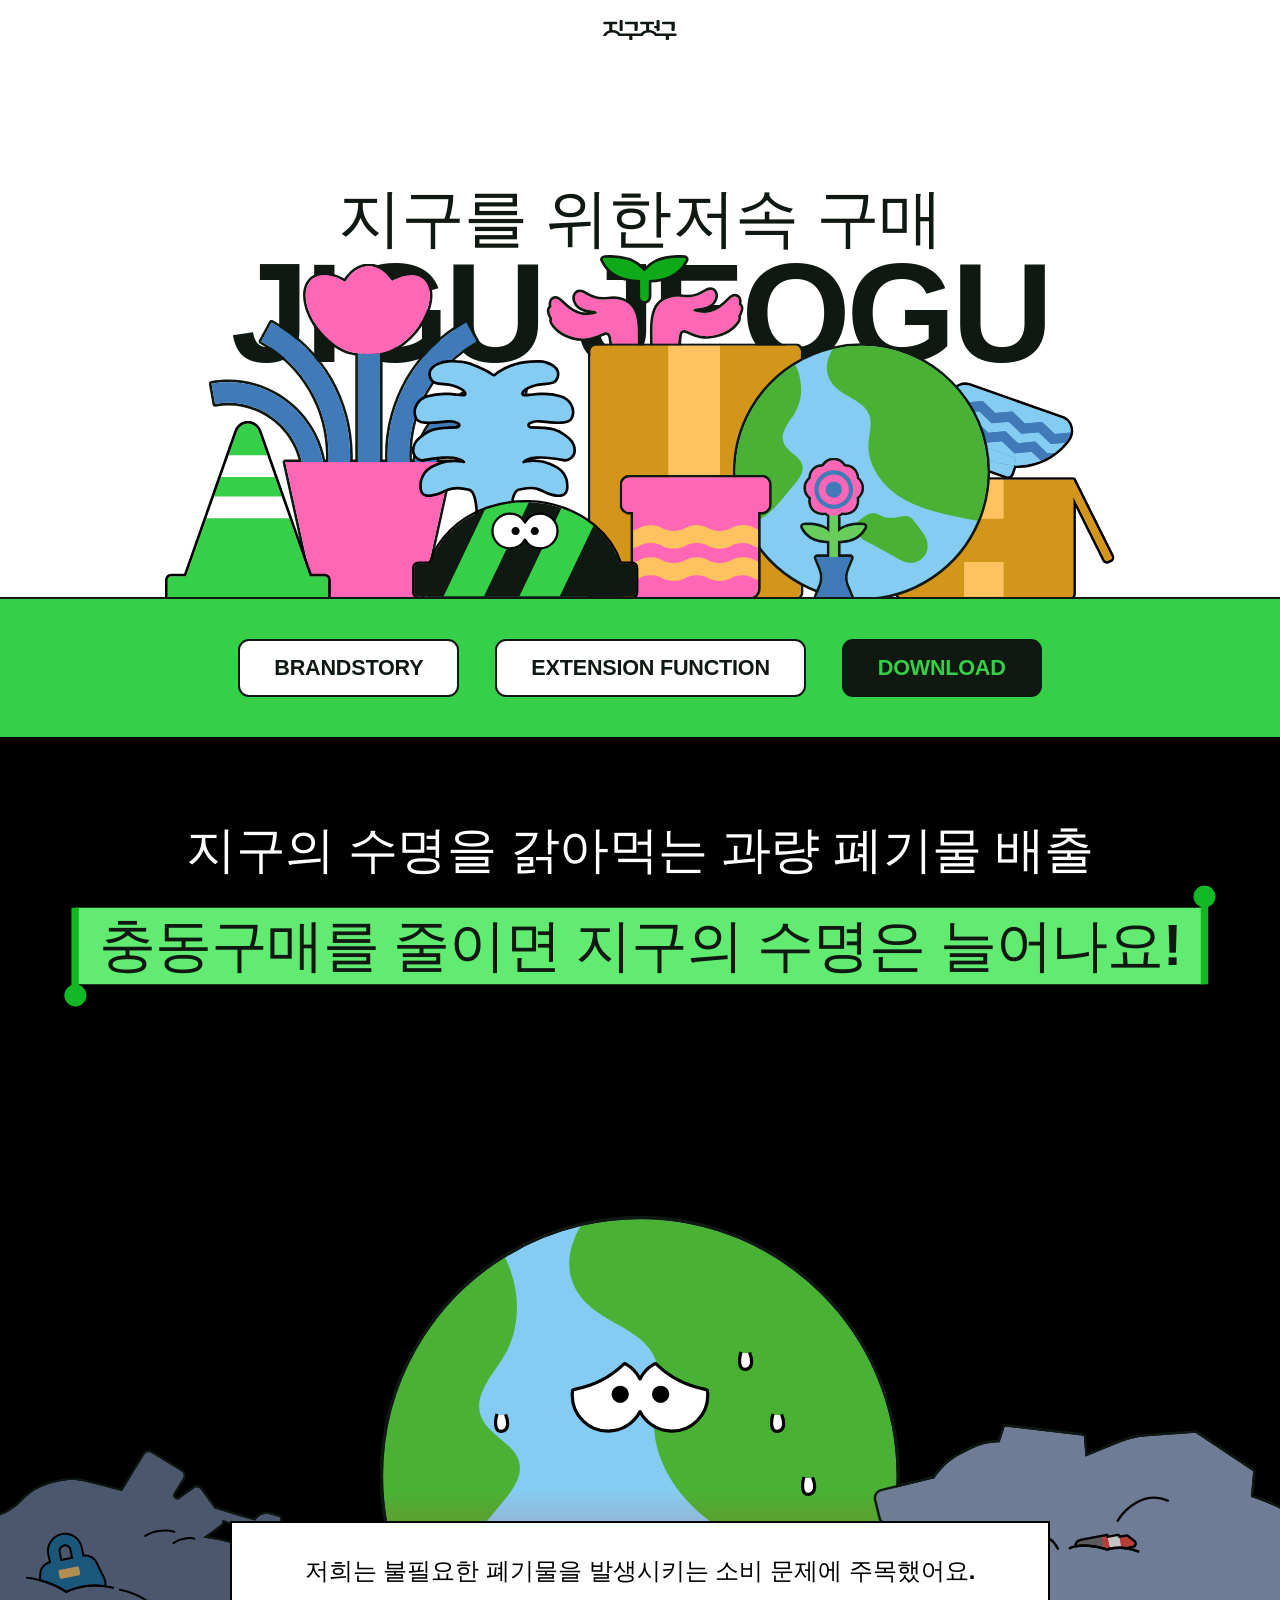
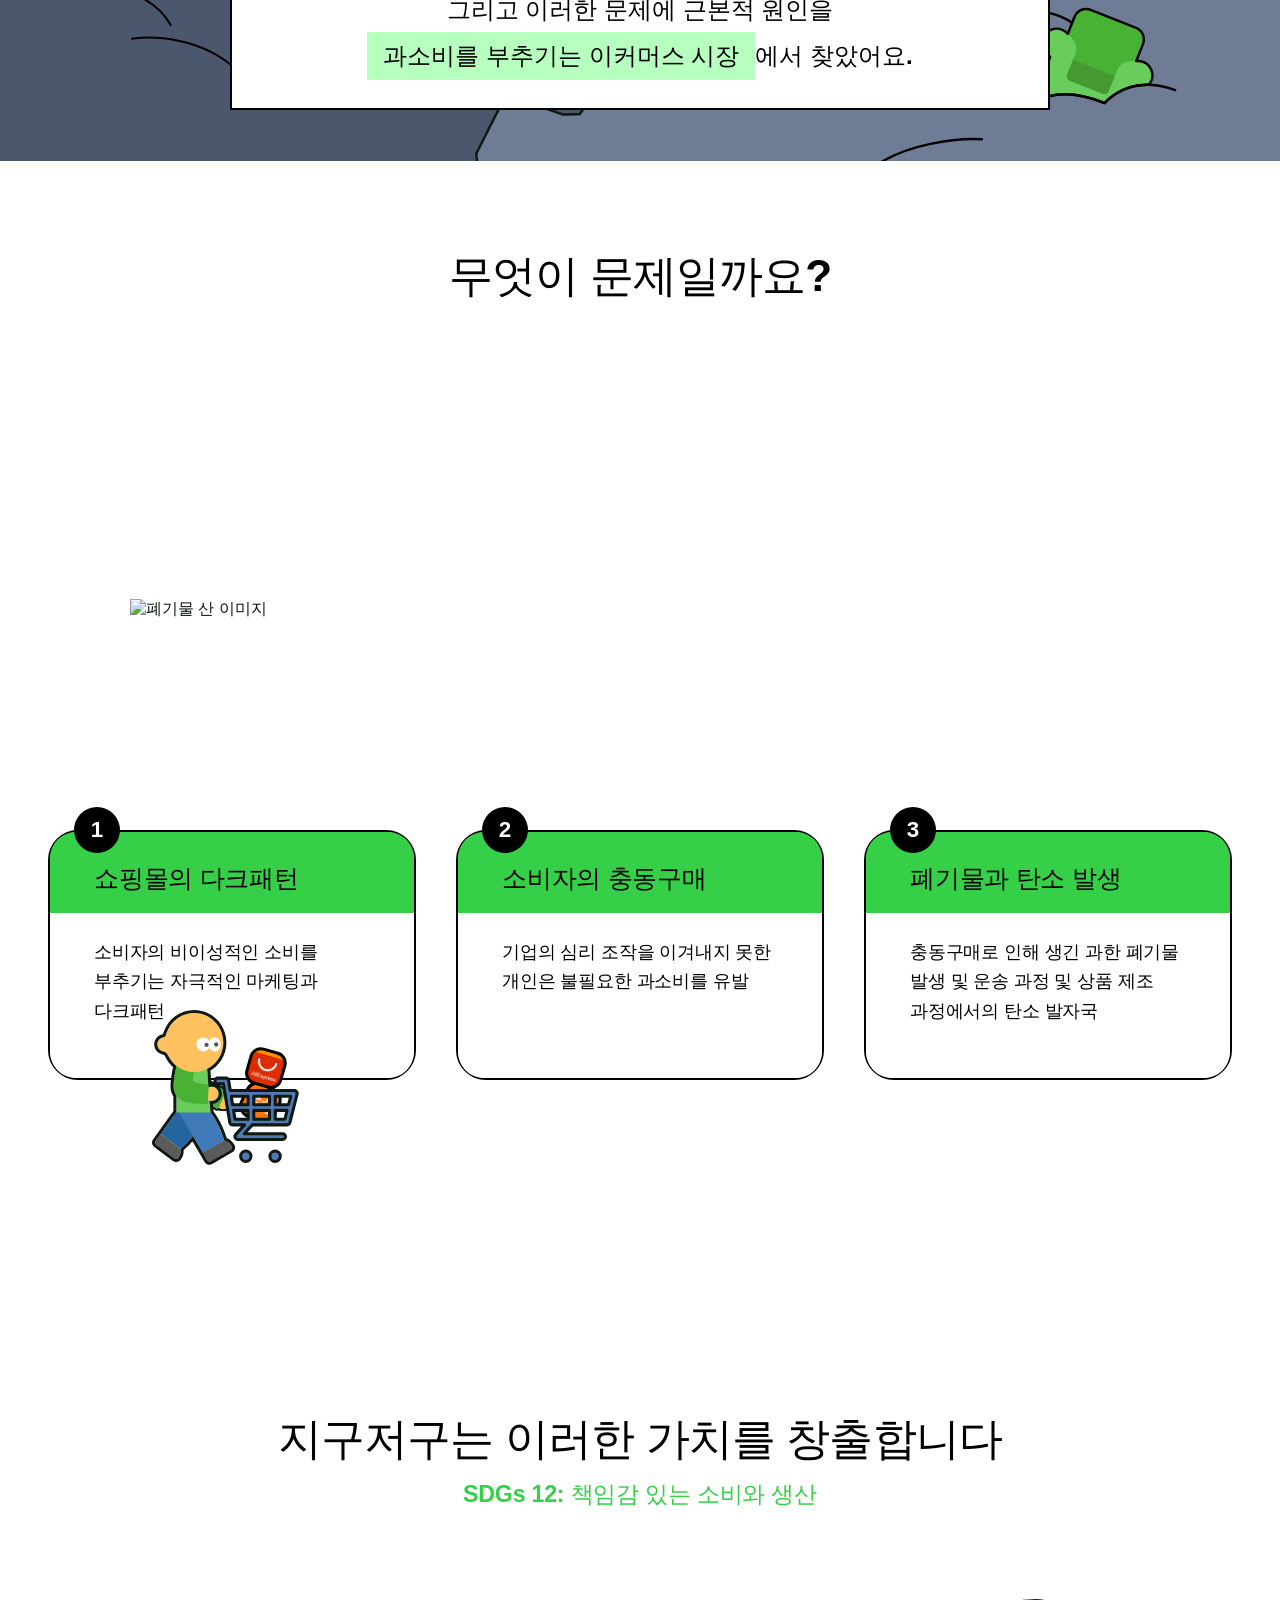
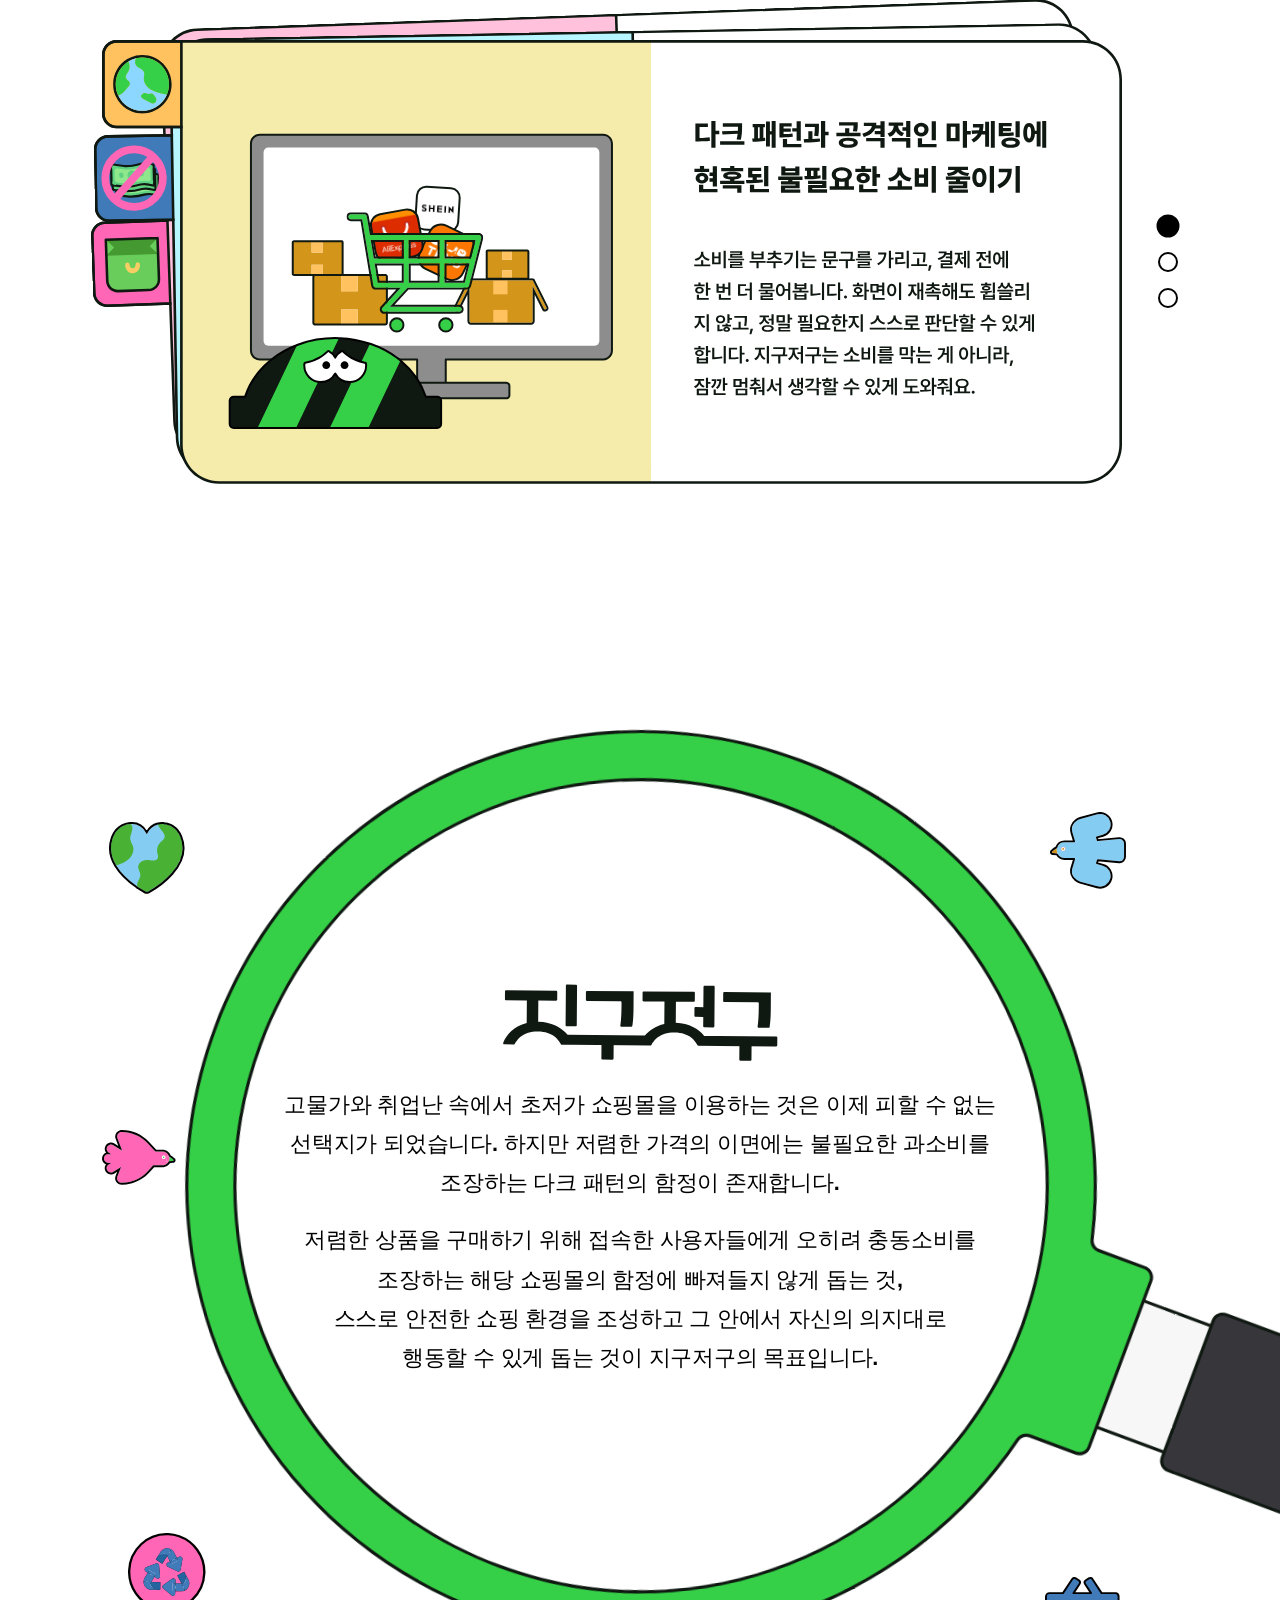
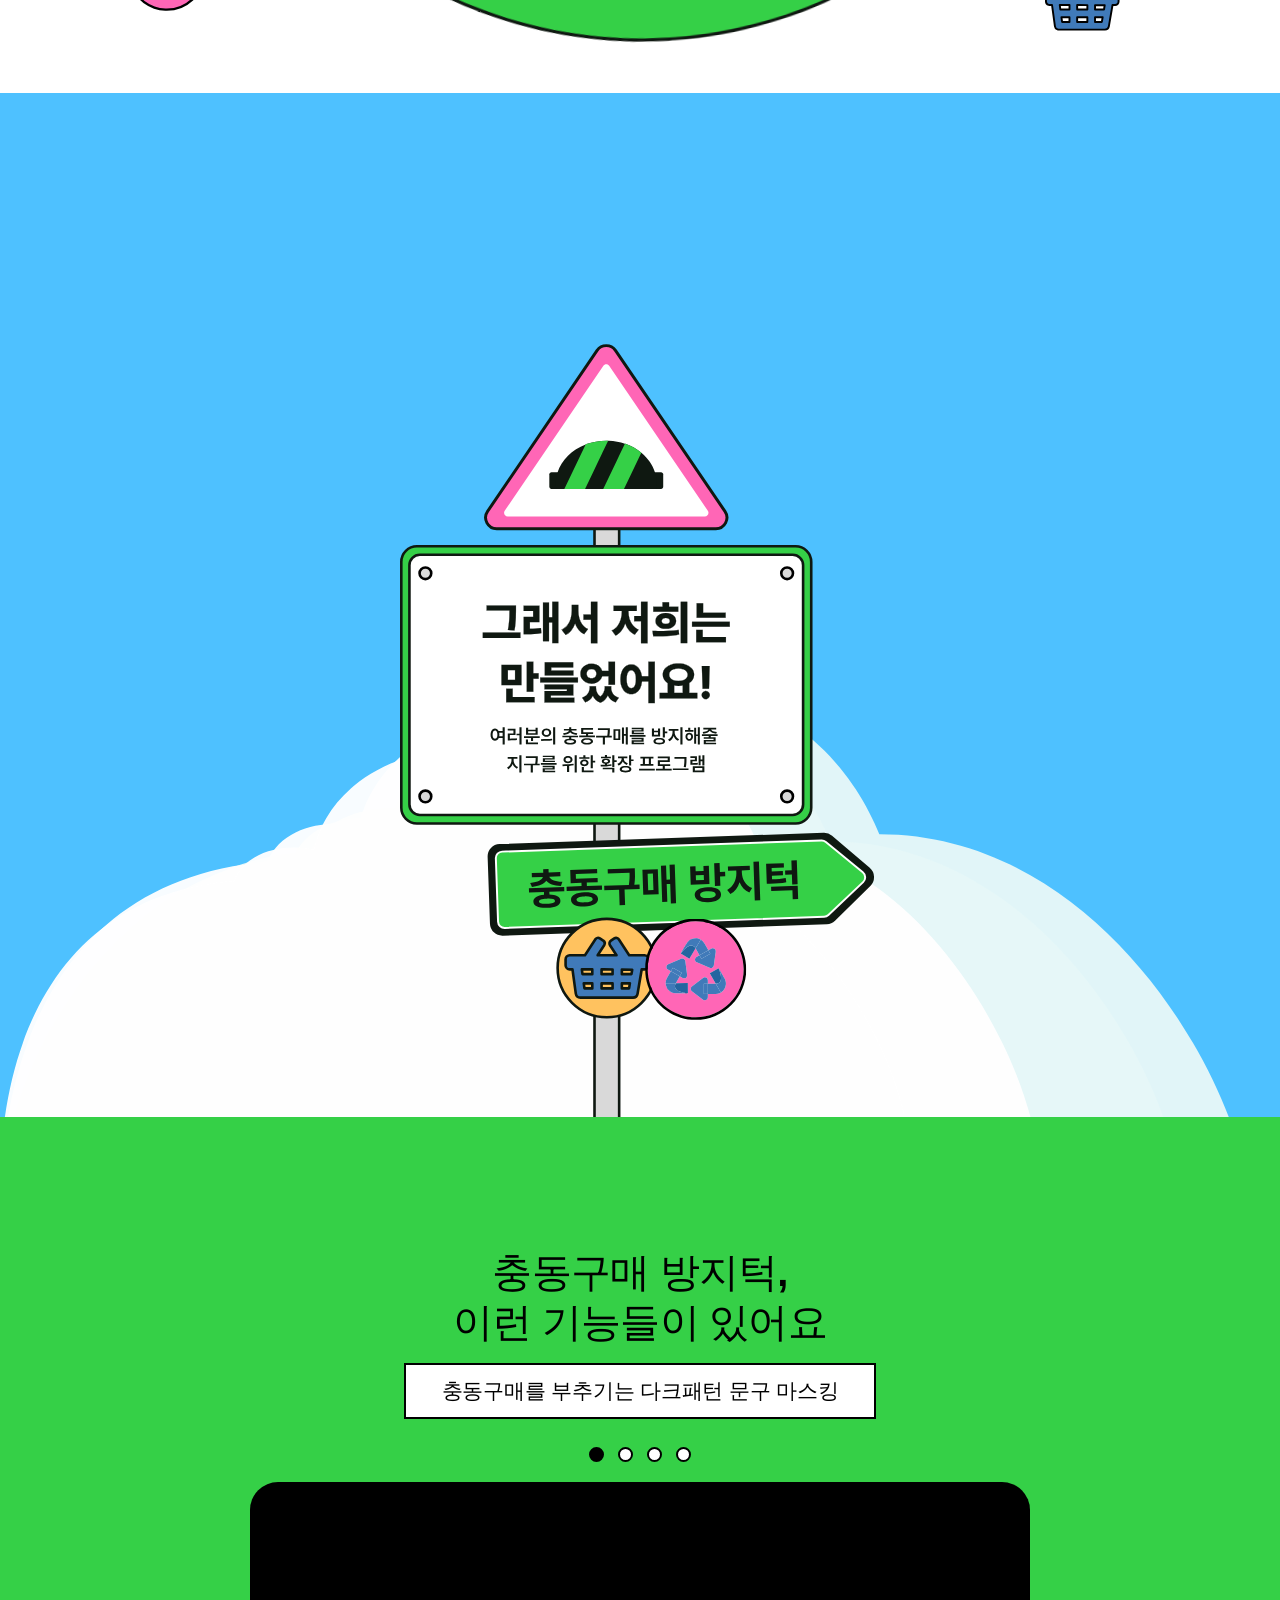
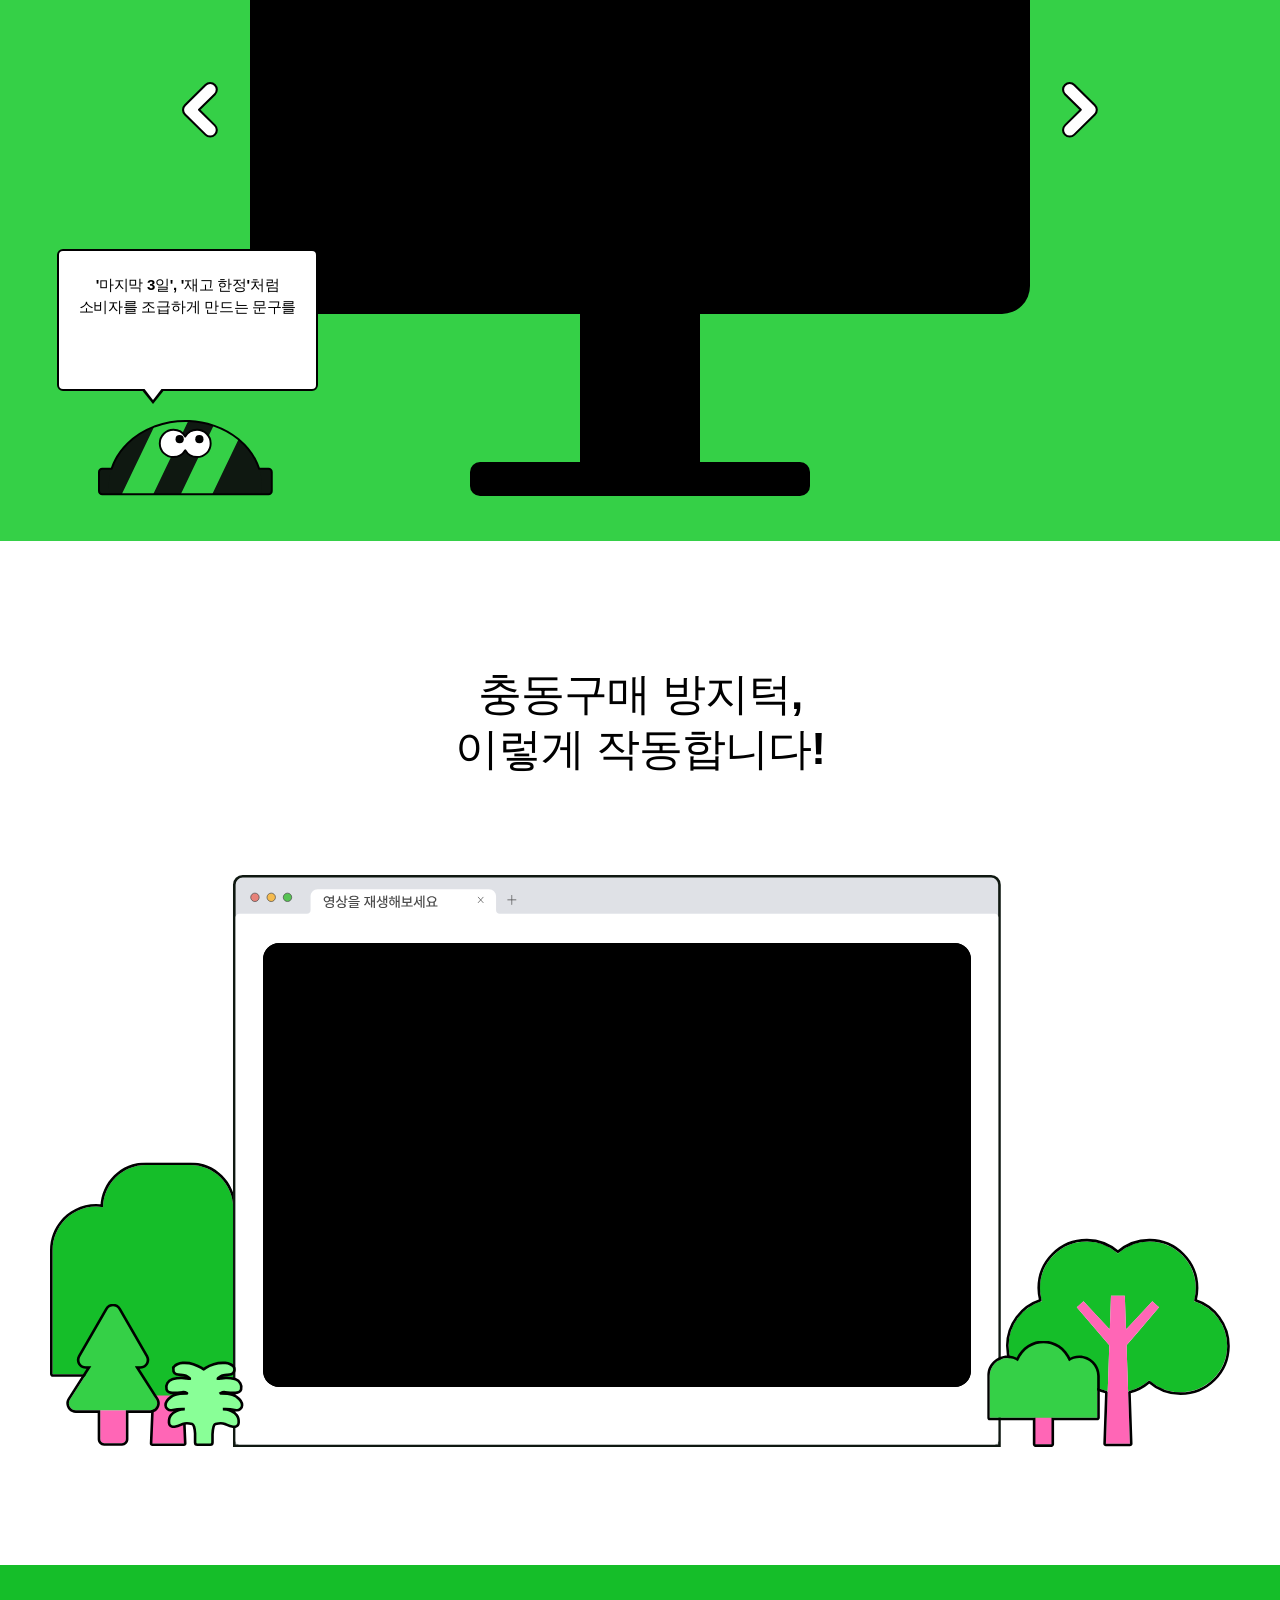
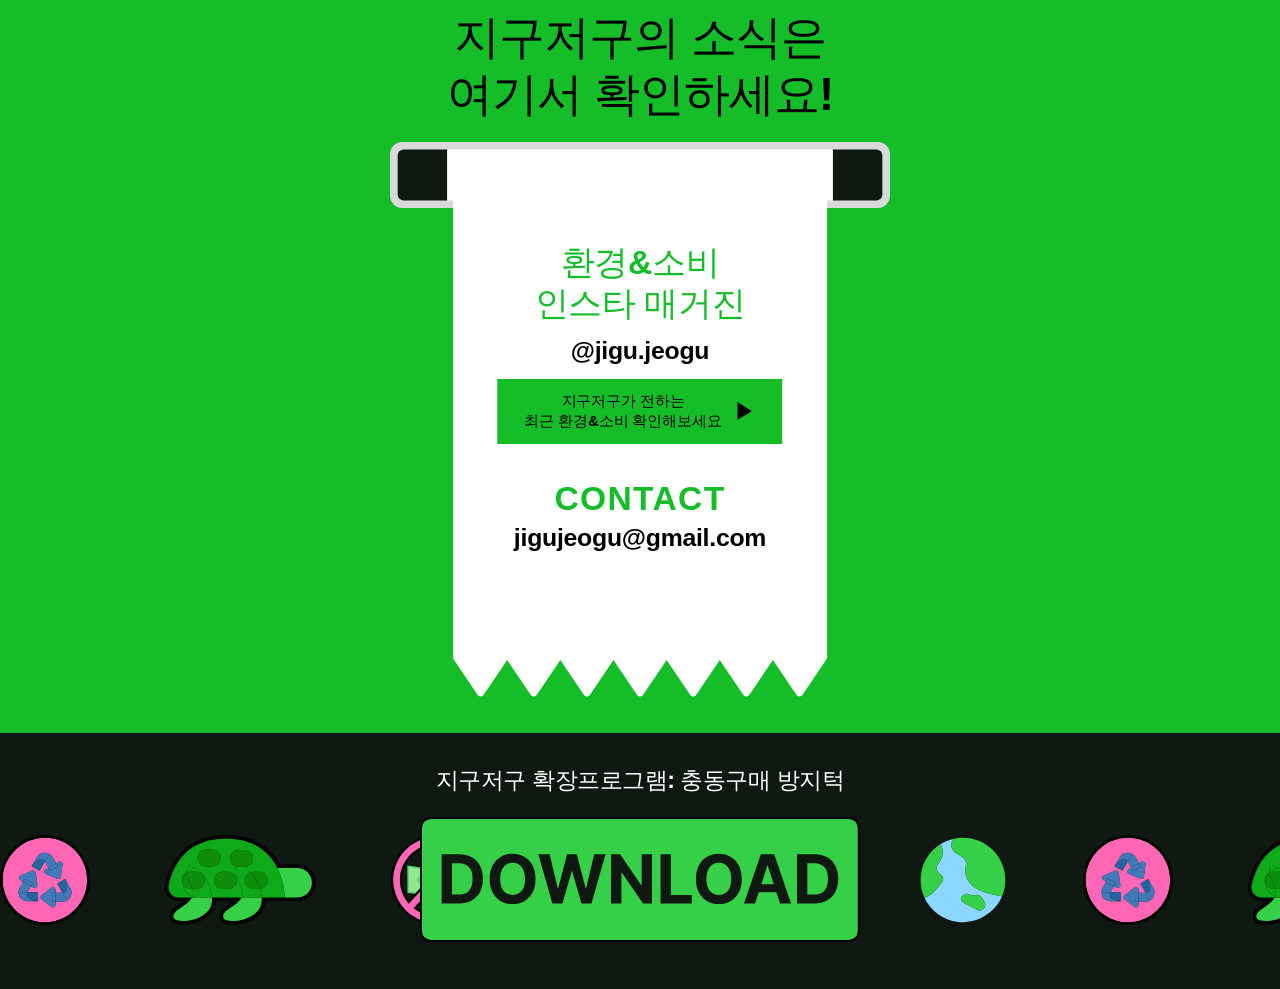
==== commit 92e95054: "update" ====
--- a/index.html
+++ b/index.html
@@ -22,18 +22,11 @@
     }
 
     /* Page 1 overrides - originally body.page1-body .xxx */
-    .page1-body .ipad-device-container {
-      height: auto !important;
-      min-height: 0 !important;
-      max-height: none !important;
-    }
-    .page1-body .ipad-screen-body {
-      min-height: 0 !important;
-    }
+
     .page1-body .top-title-overlay {
       padding-top: 15px !important;
       top: 0px !important;
-      gap: 30px !important;
+      gap: 100px !important;
     }
     .page1-body .header-logo-img {
       transform: translateY(0px) !important;
@@ -51,10 +44,7 @@
     .page1-body .props-illustration-wrapper {
       max-width: 950px !important;
     }
-    .page1-body .central-graphics-section {
-      margin-top: 255px !important;
-      flex: none !important;
-    }
+
 
     /* Each page section wrapper */
     .page-section {
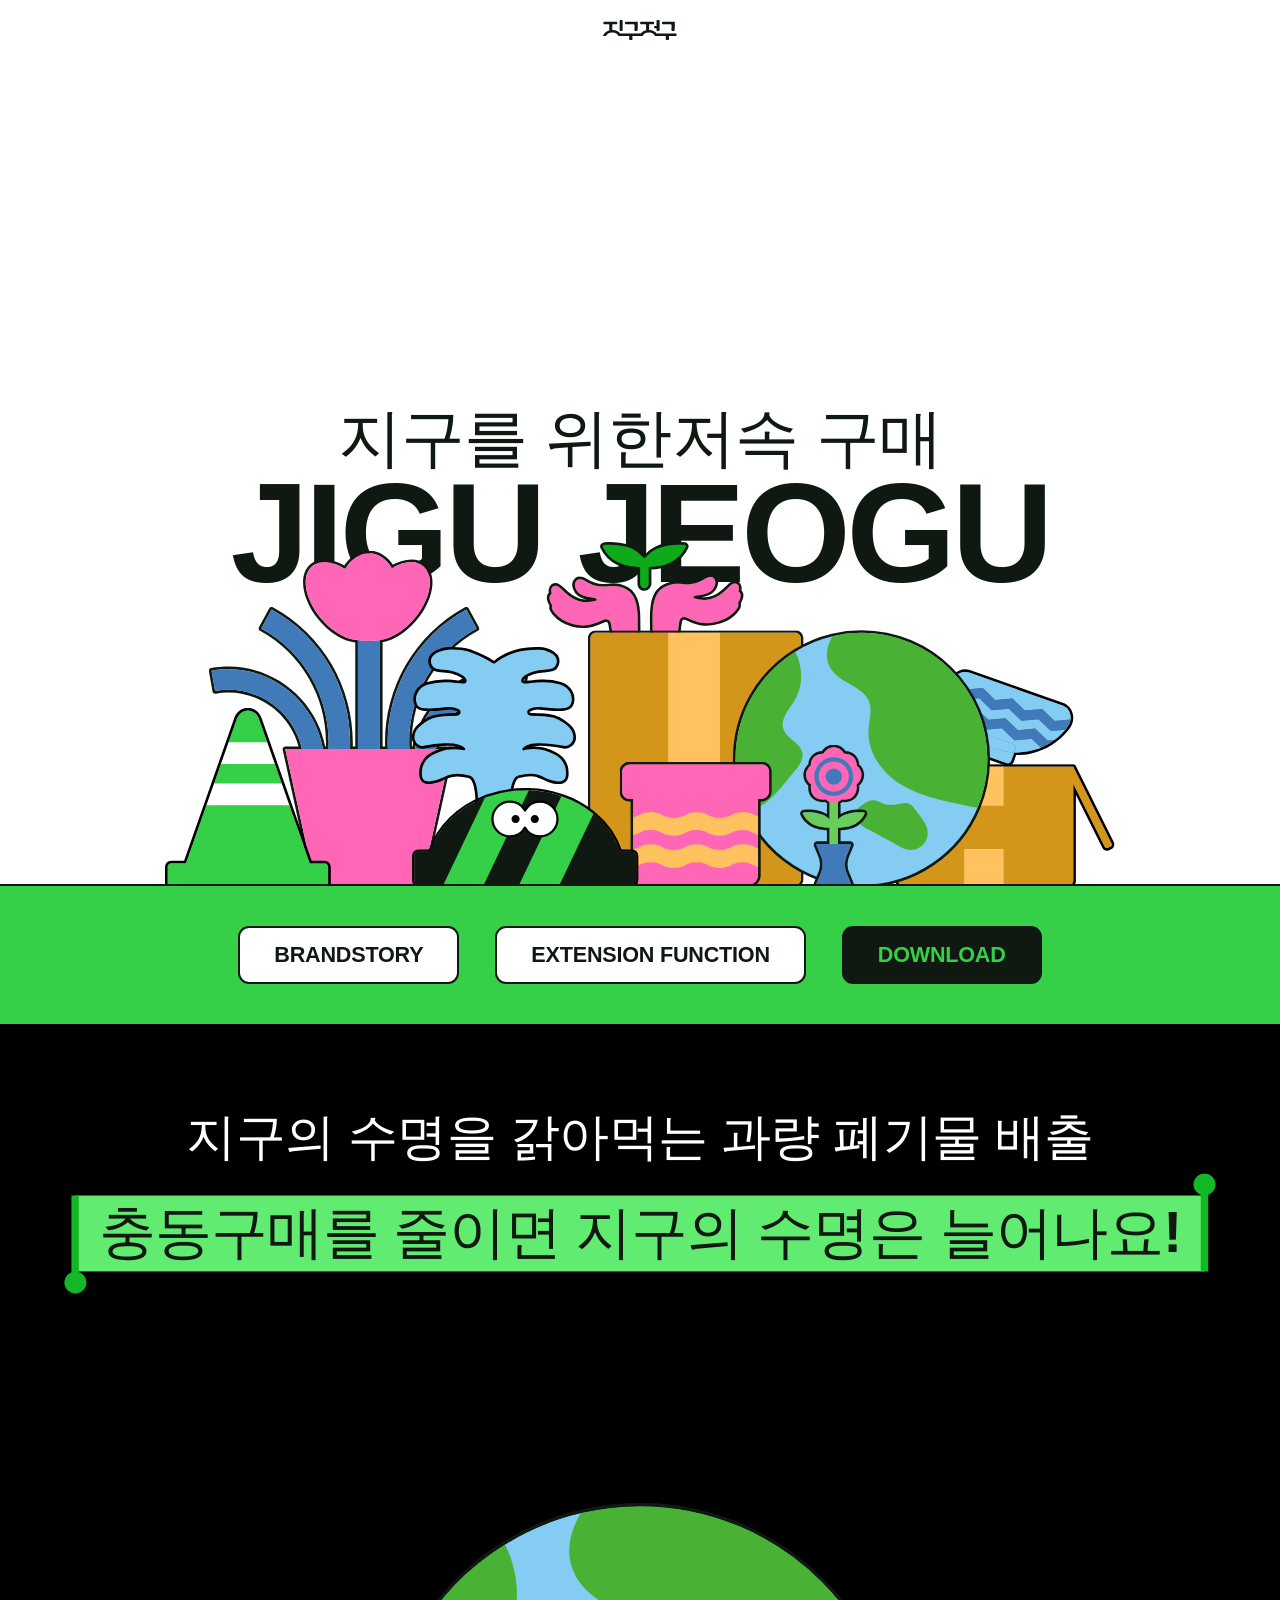
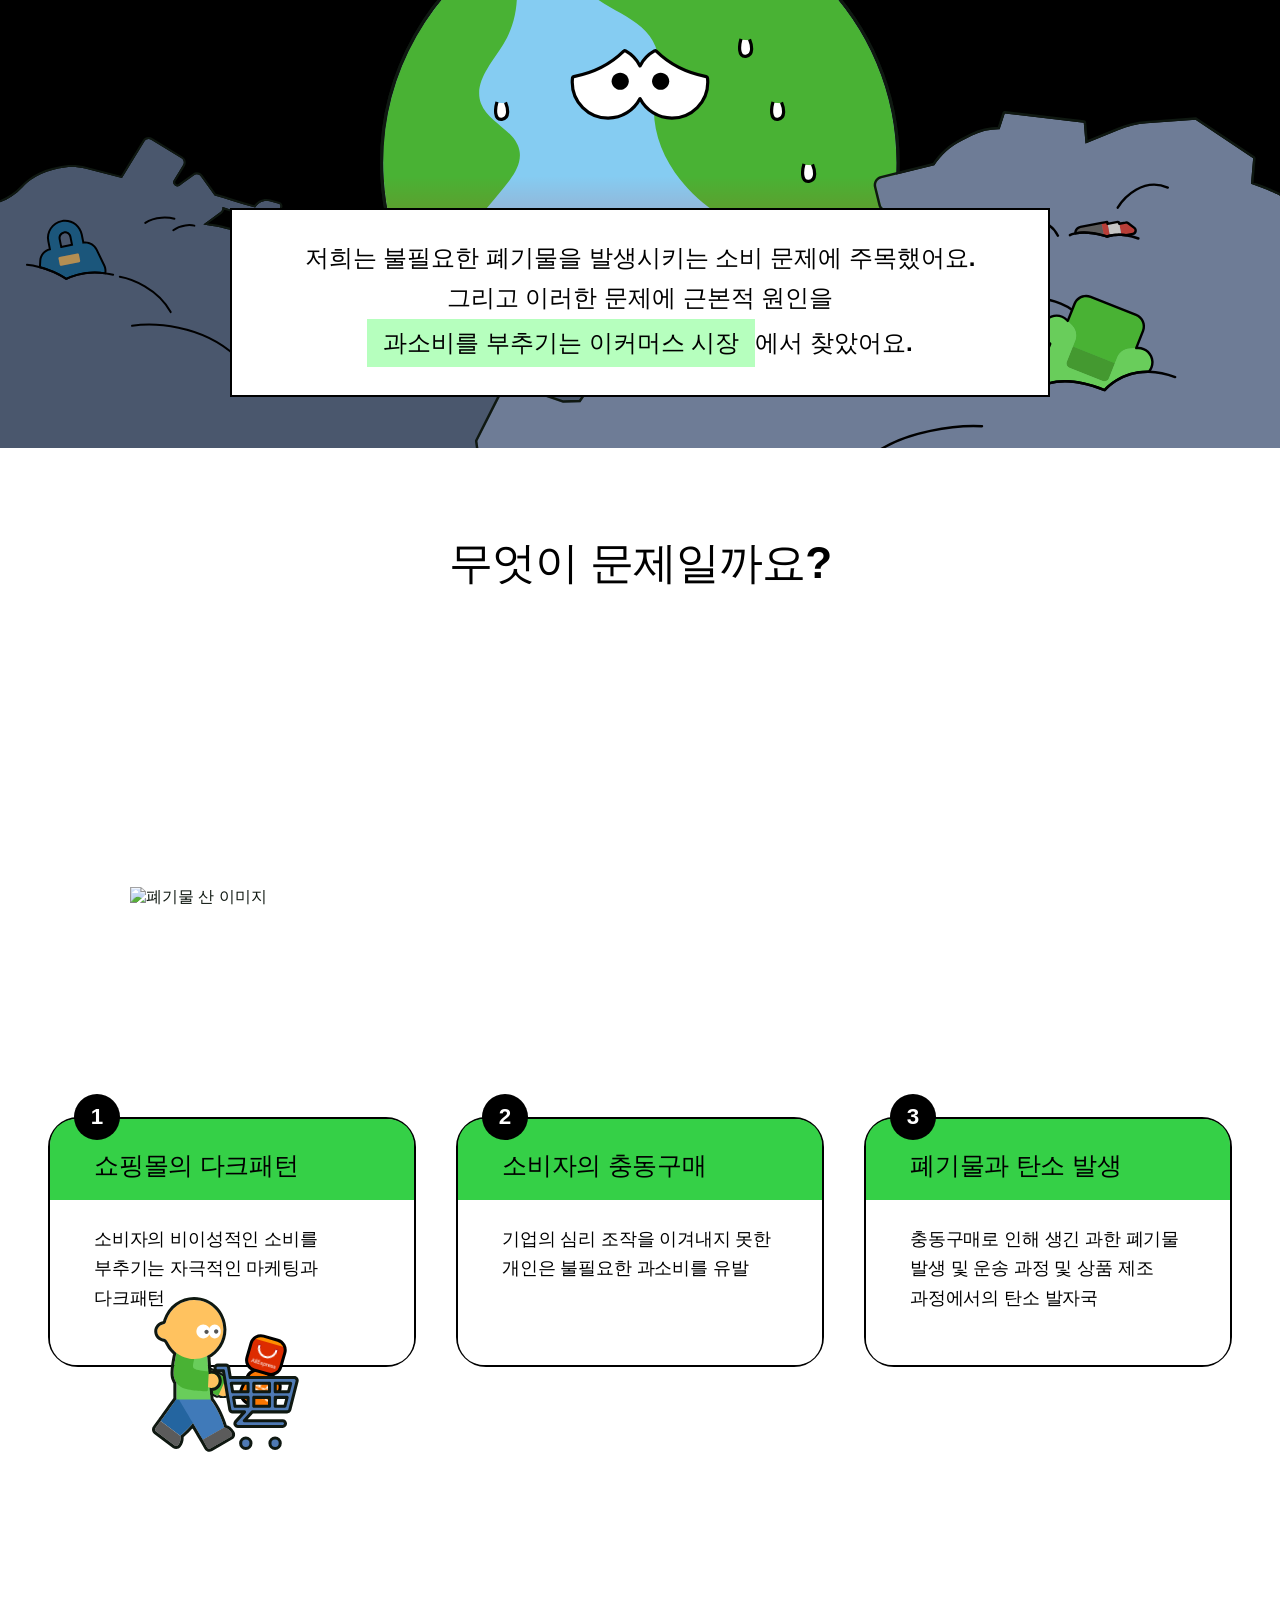
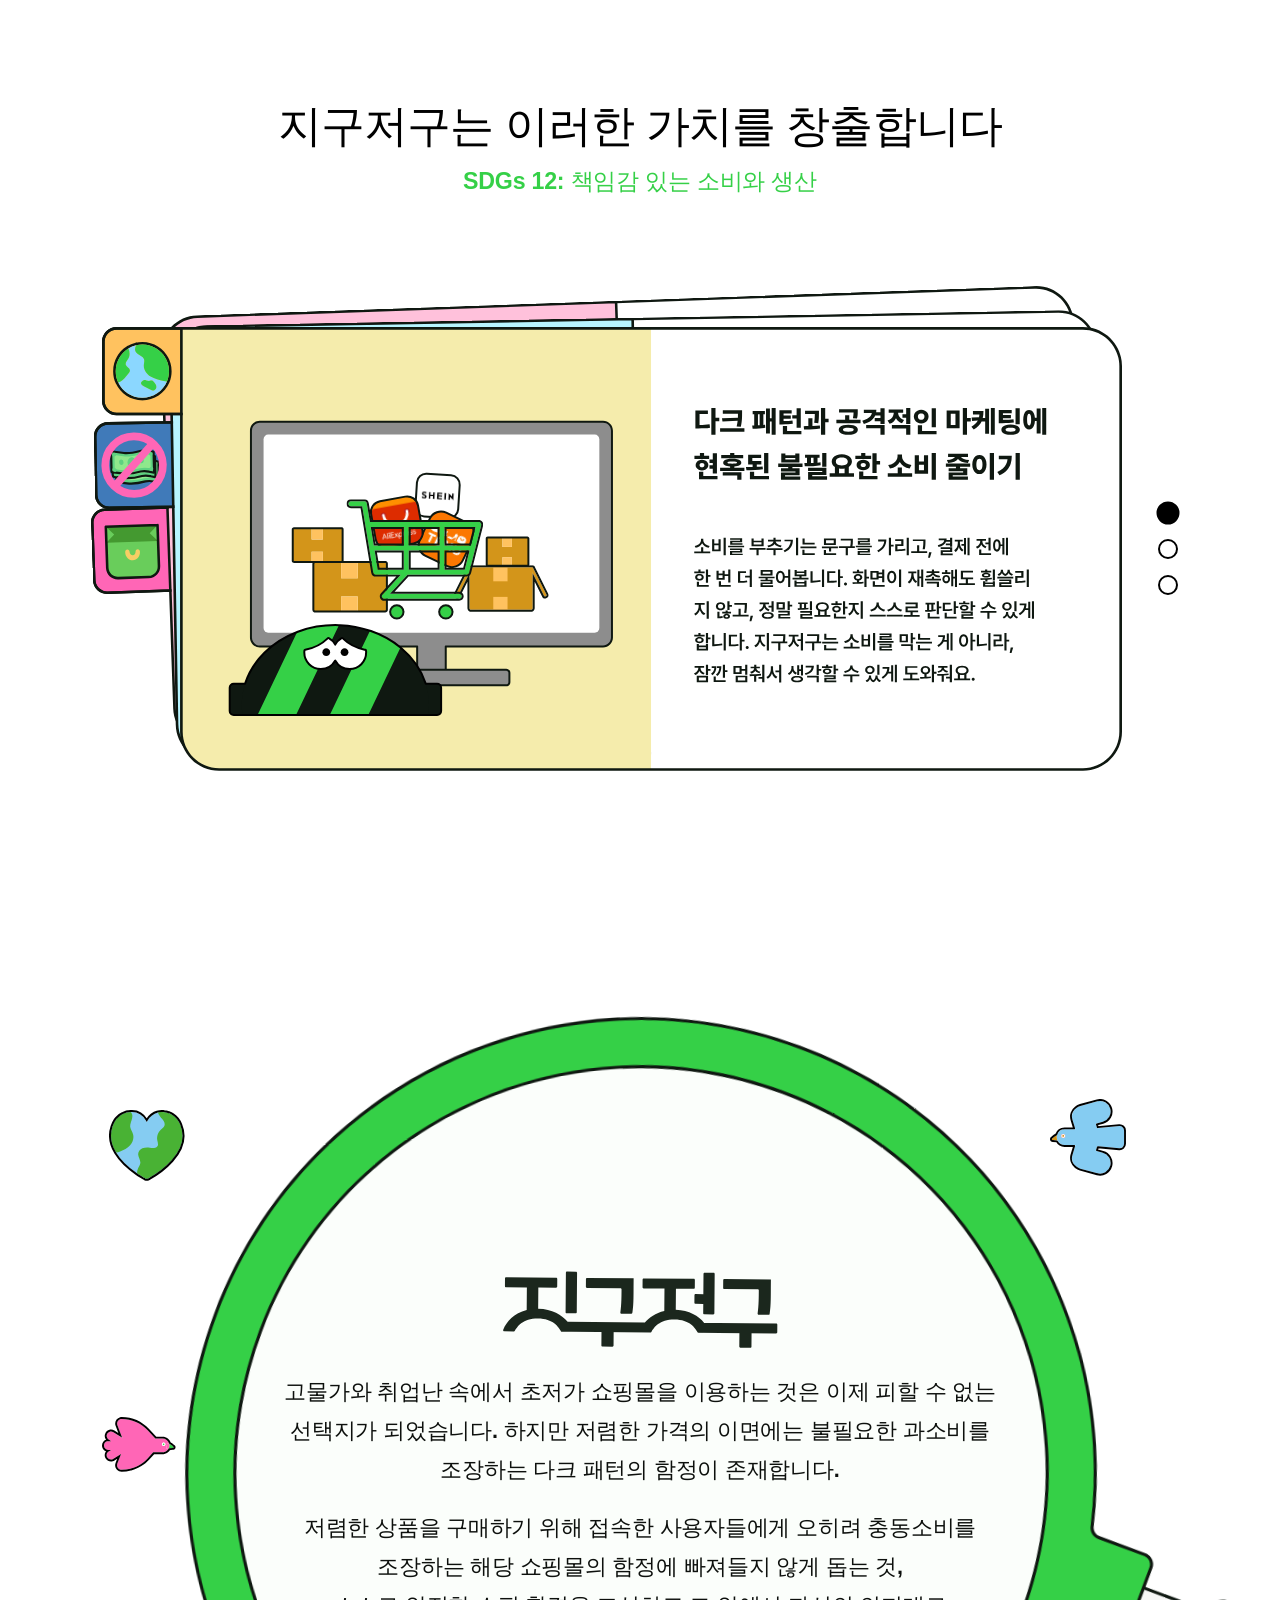
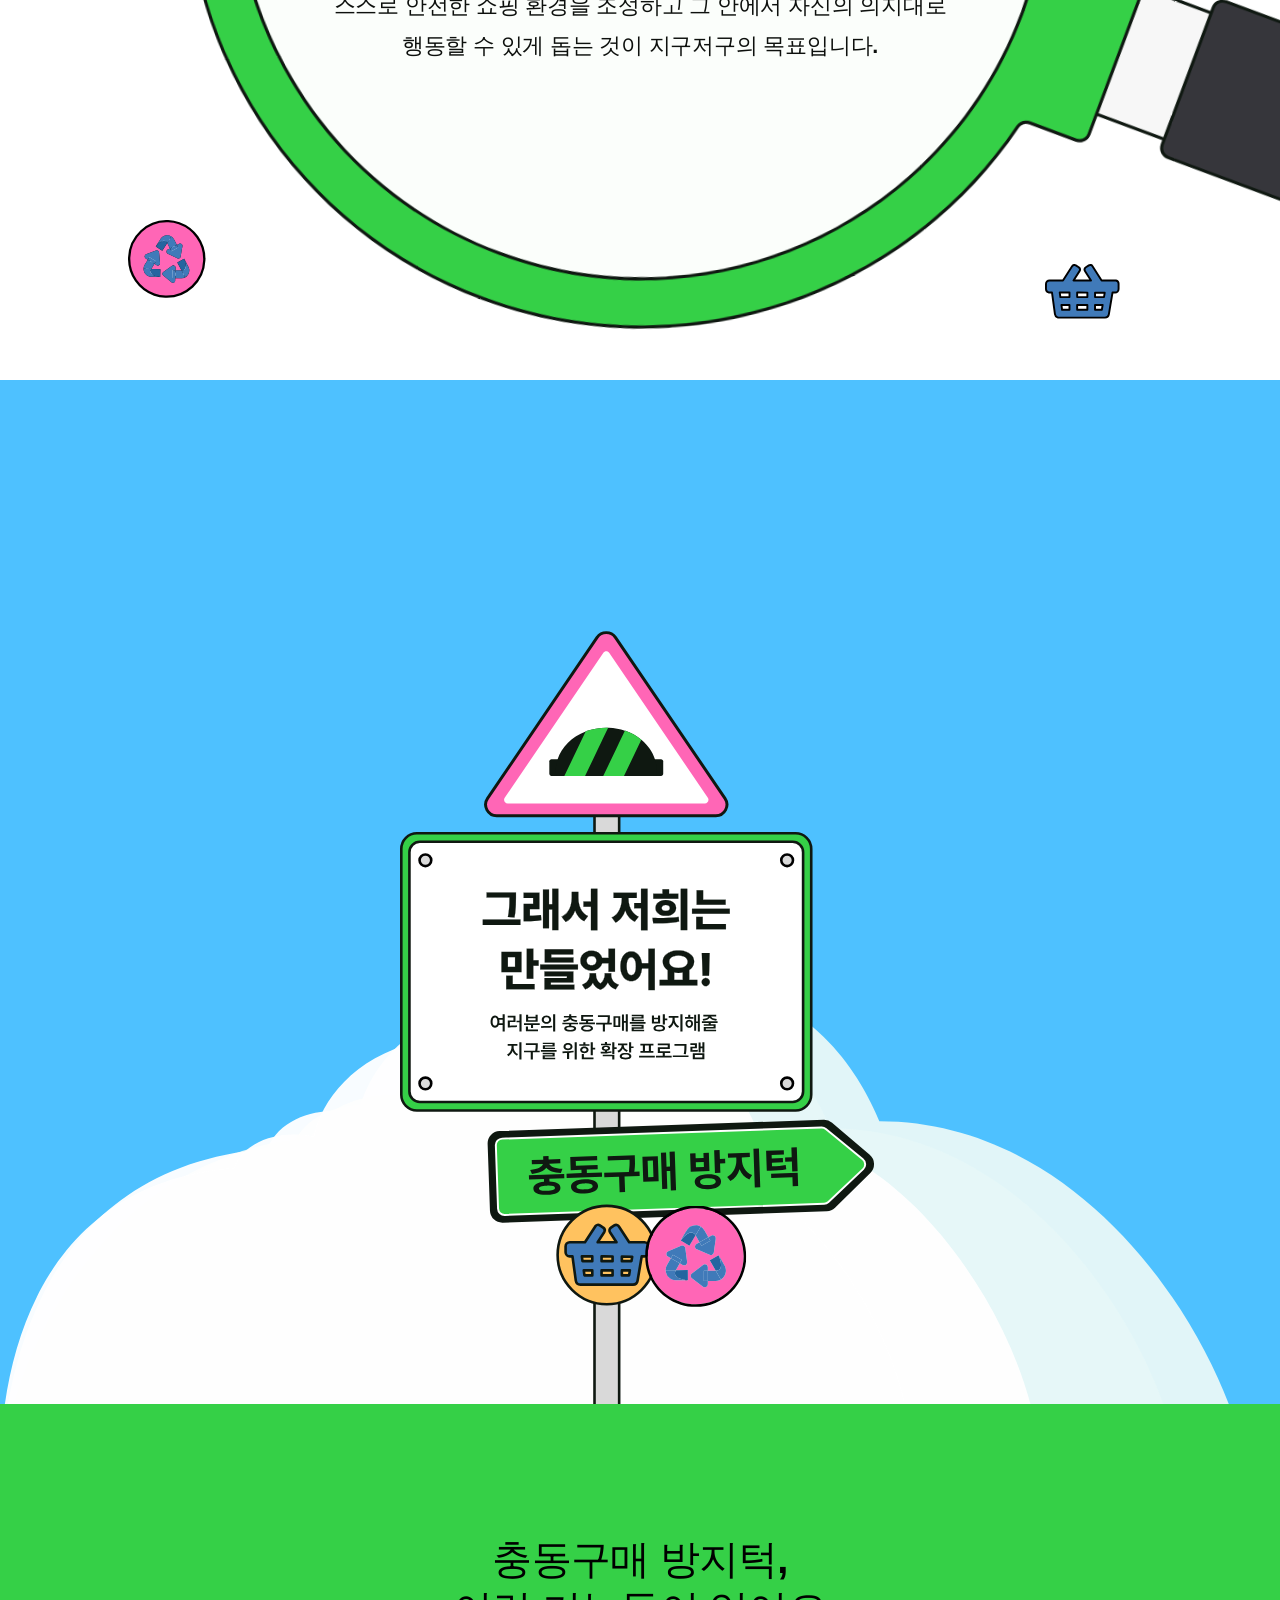
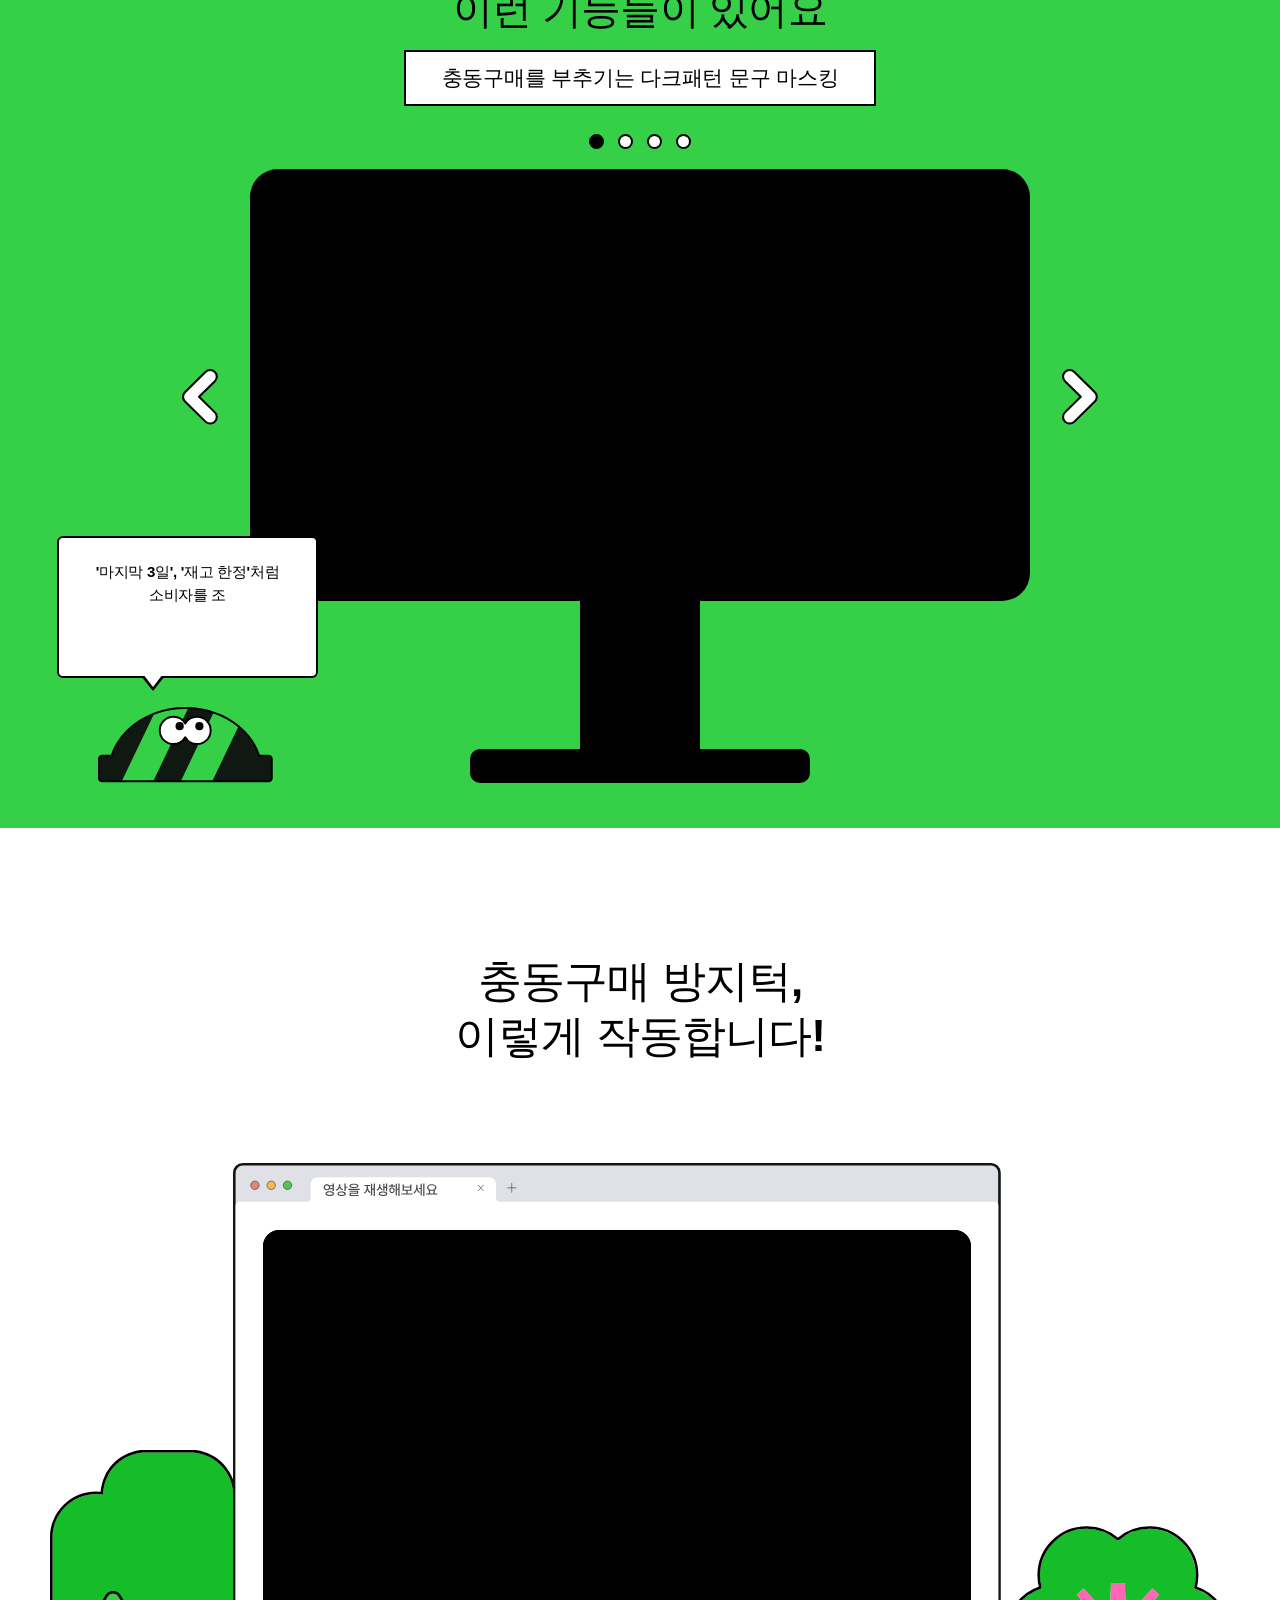
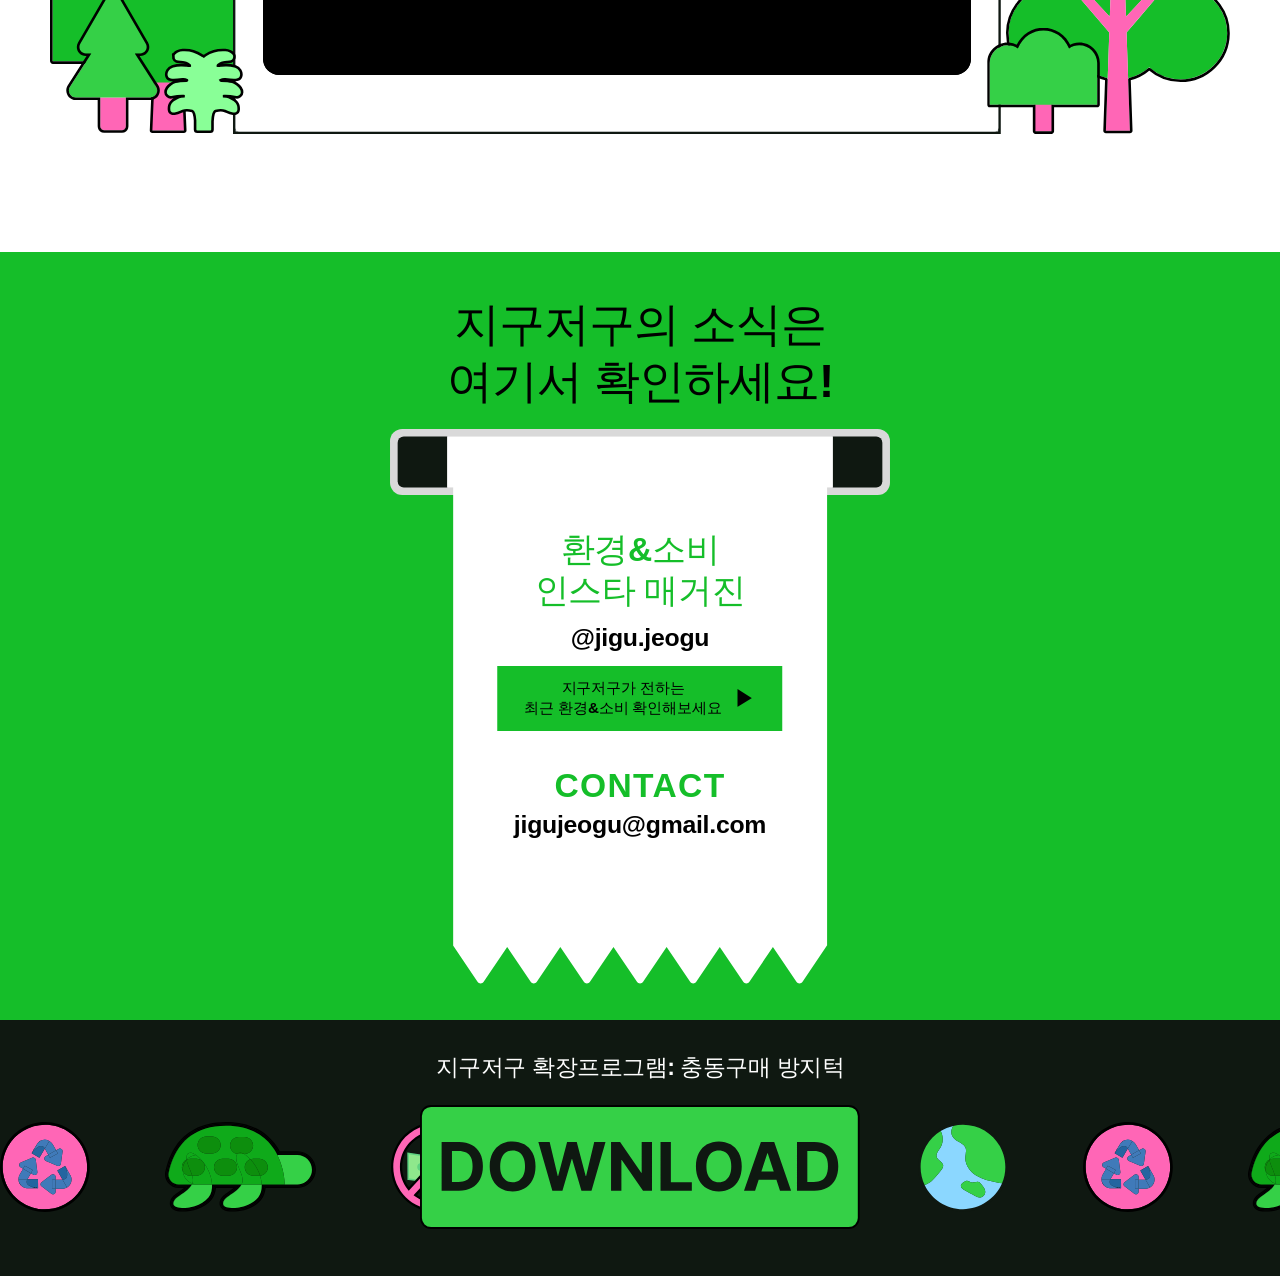
==== commit c5b3e44b: "update" ====
--- a/index.html
+++ b/index.html
@@ -26,7 +26,7 @@
     .page1-body .top-title-overlay {
       padding-top: 15px !important;
       top: 0px !important;
-      gap: 100px !important;
+      gap: 320px !important;
     }
     .page1-body .header-logo-img {
       transform: translateY(0px) !important;
--- a/style.css
+++ b/style.css
@@ -2504,15 +2504,7 @@
 /* ===================================================================
    PAGE 1 SPECIFIC HEIGHT OVERRIDES (Auto-fit Content)
    =================================================================== */
-.page1-body .ipad-device-container {
-  height: auto !important;
-  min-height: 0 !important;
-  max-height: none !important;
-}
-
-.page1-body .ipad-screen-body {
-  min-height: 0 !important;
-}
+
 
 .page1-body .top-title-overlay {
   padding-top: 15px !important;
@@ -2540,10 +2532,7 @@
   max-width: 950px !important;
 }
 
-.page1-body .central-graphics-section {
-  margin-top: 255px !important;
-  flex: none !important;
-}
+
 /* --- Initial States for Scroll Animations (added at bottom) --- */
 .decor-dashed-line { clip-path: inset(0 100% 0 0); }
 .decor-airplane { opacity: 0; }
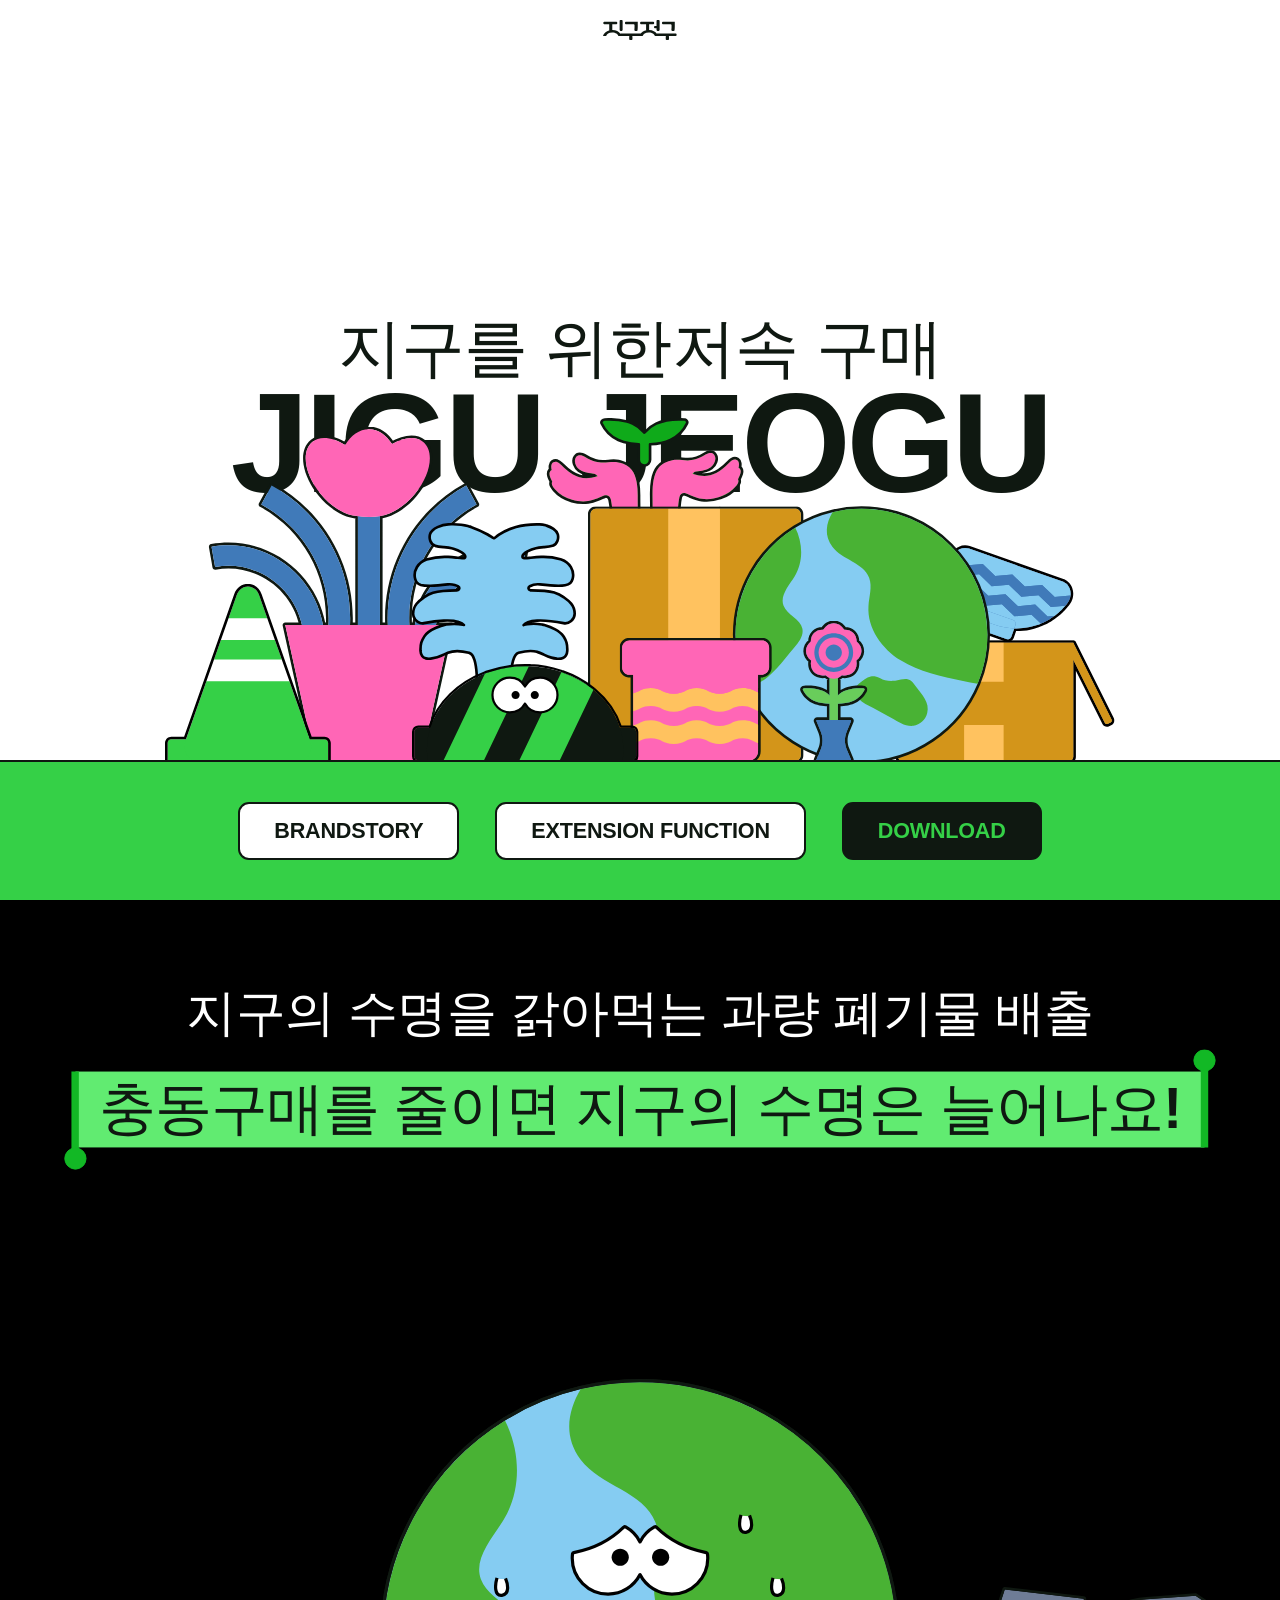
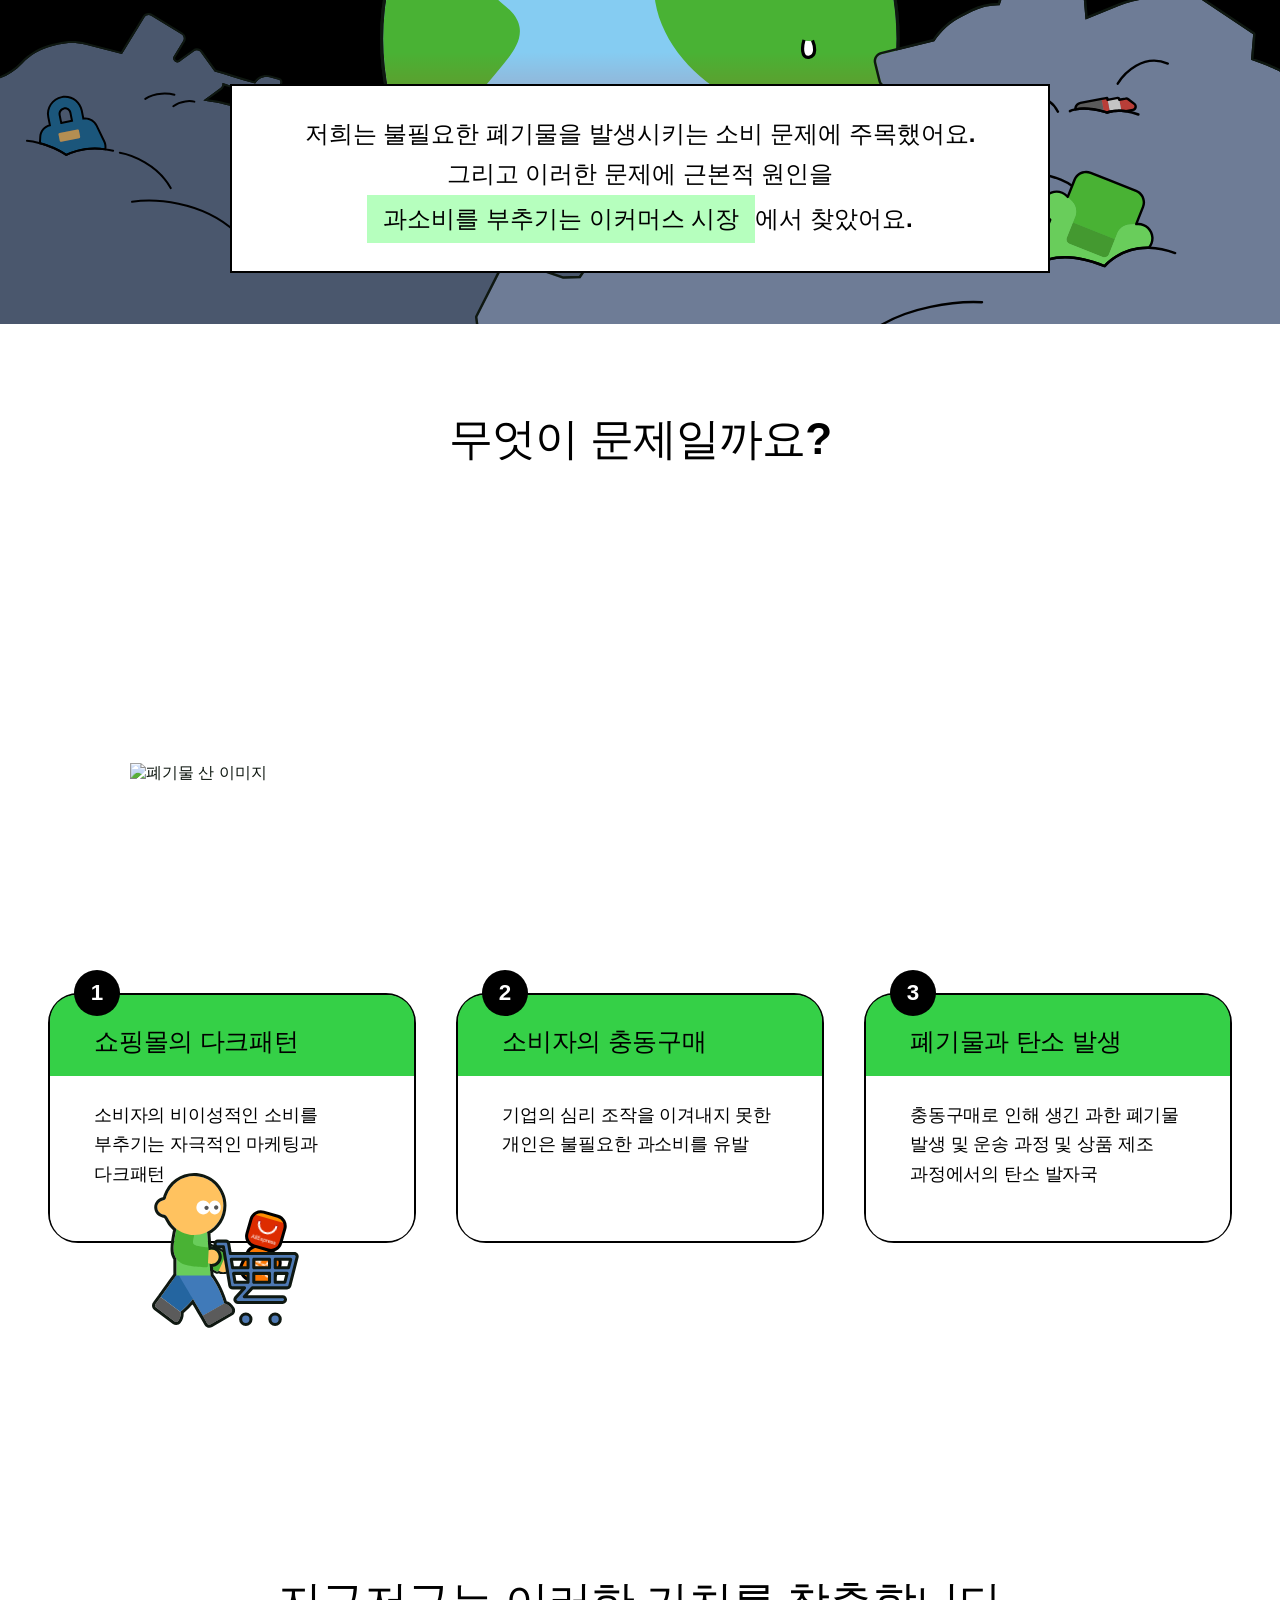
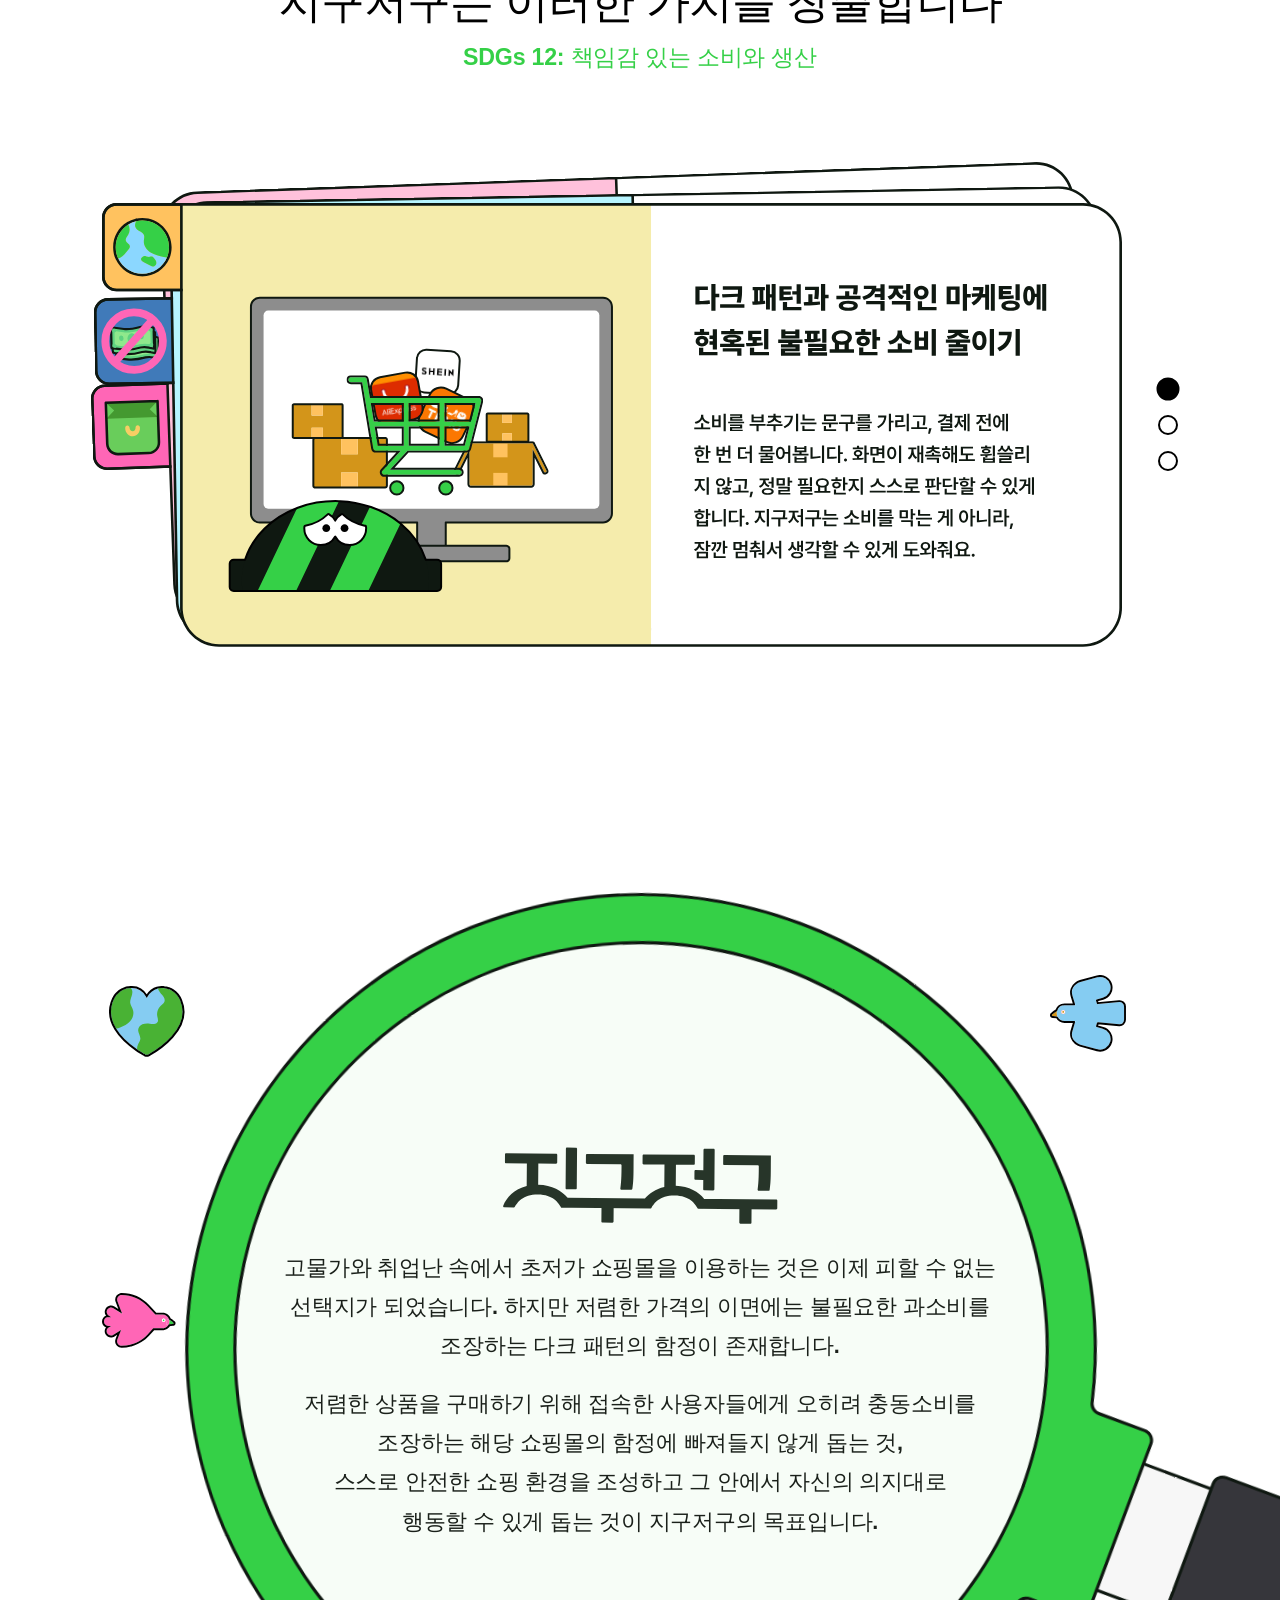
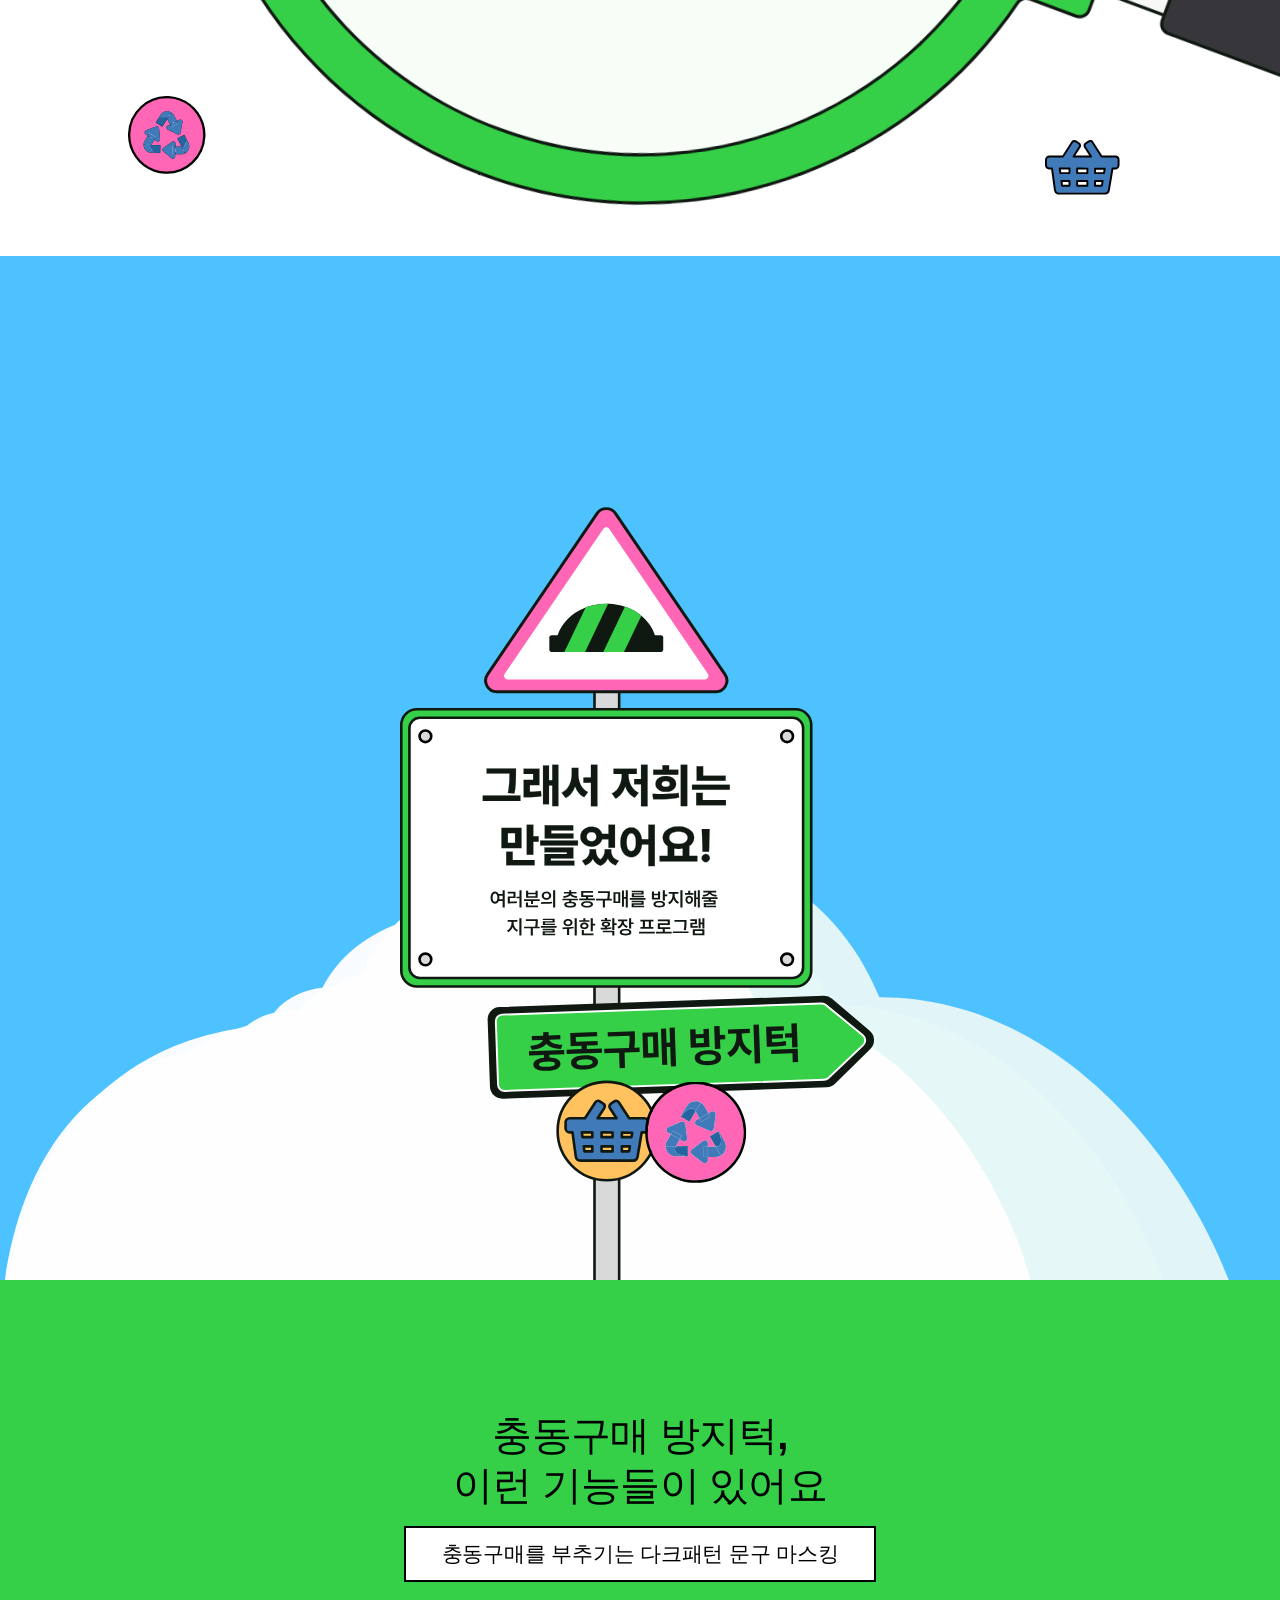
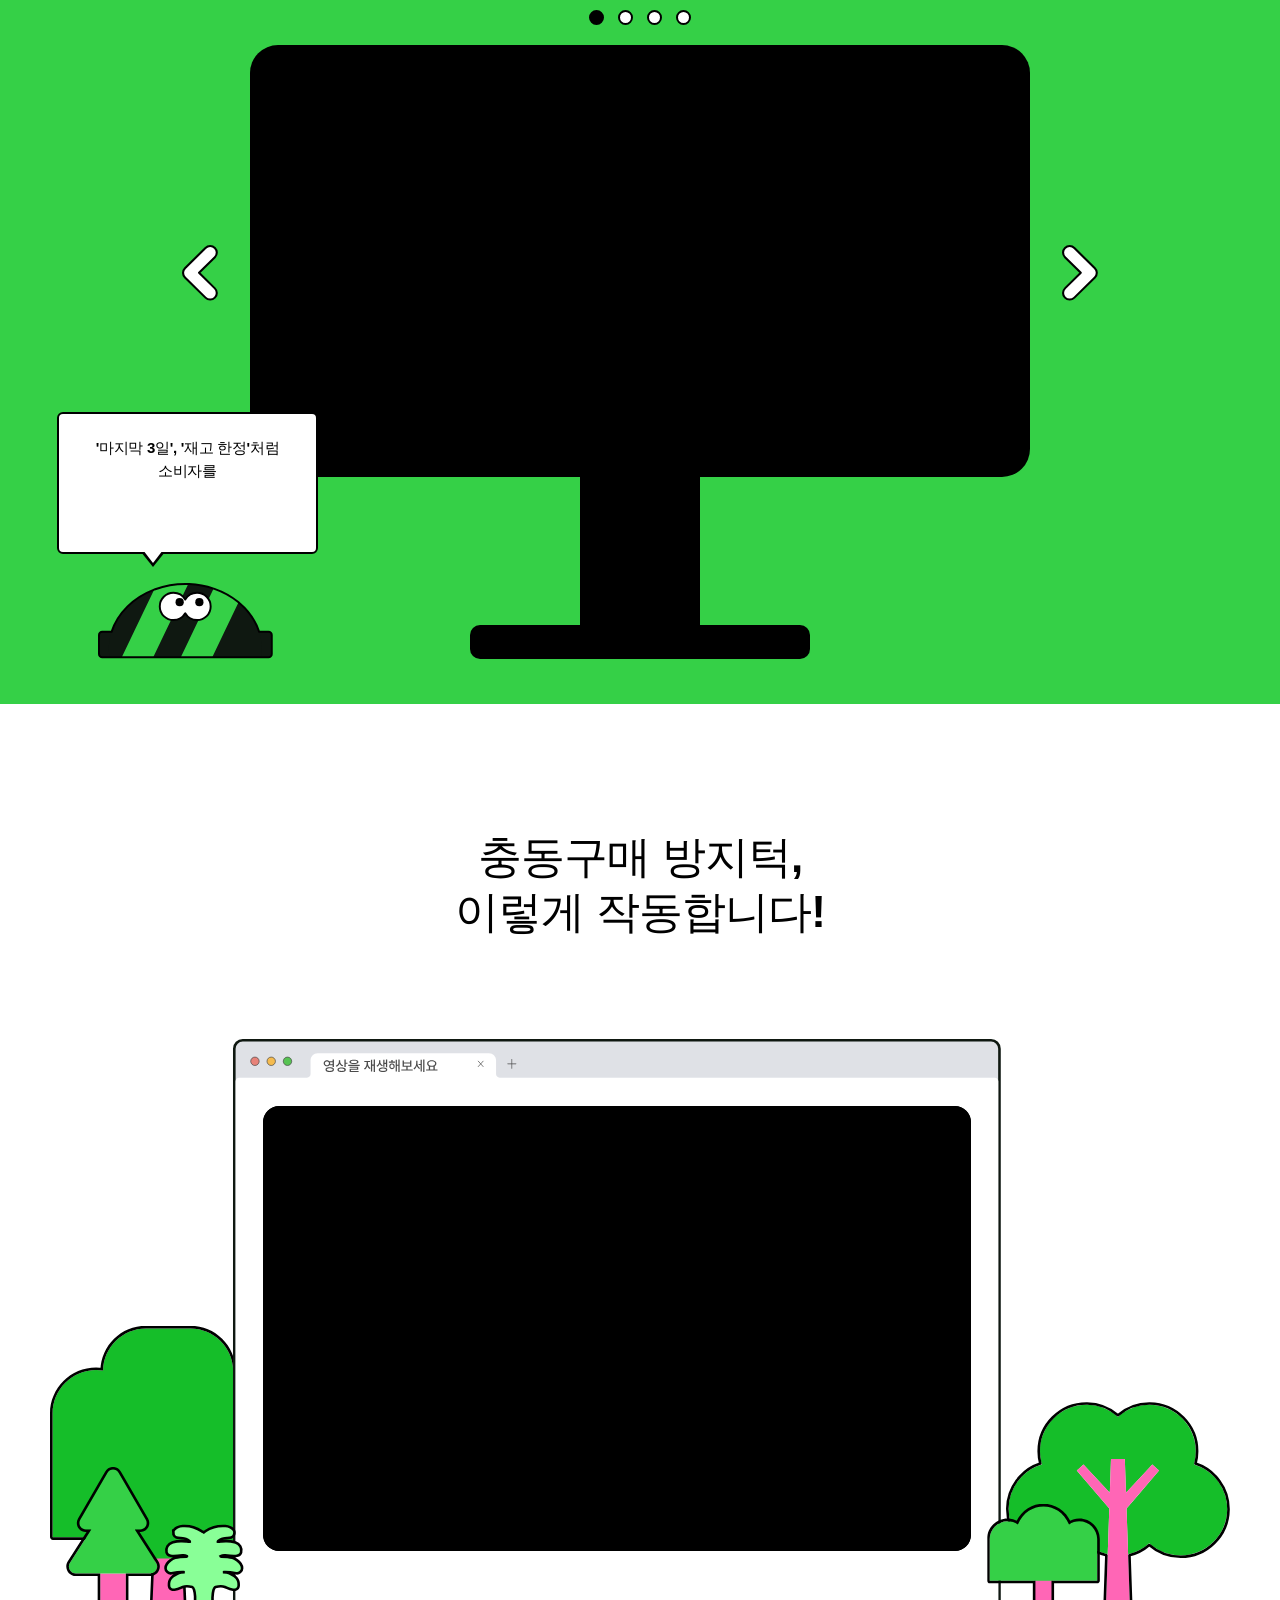
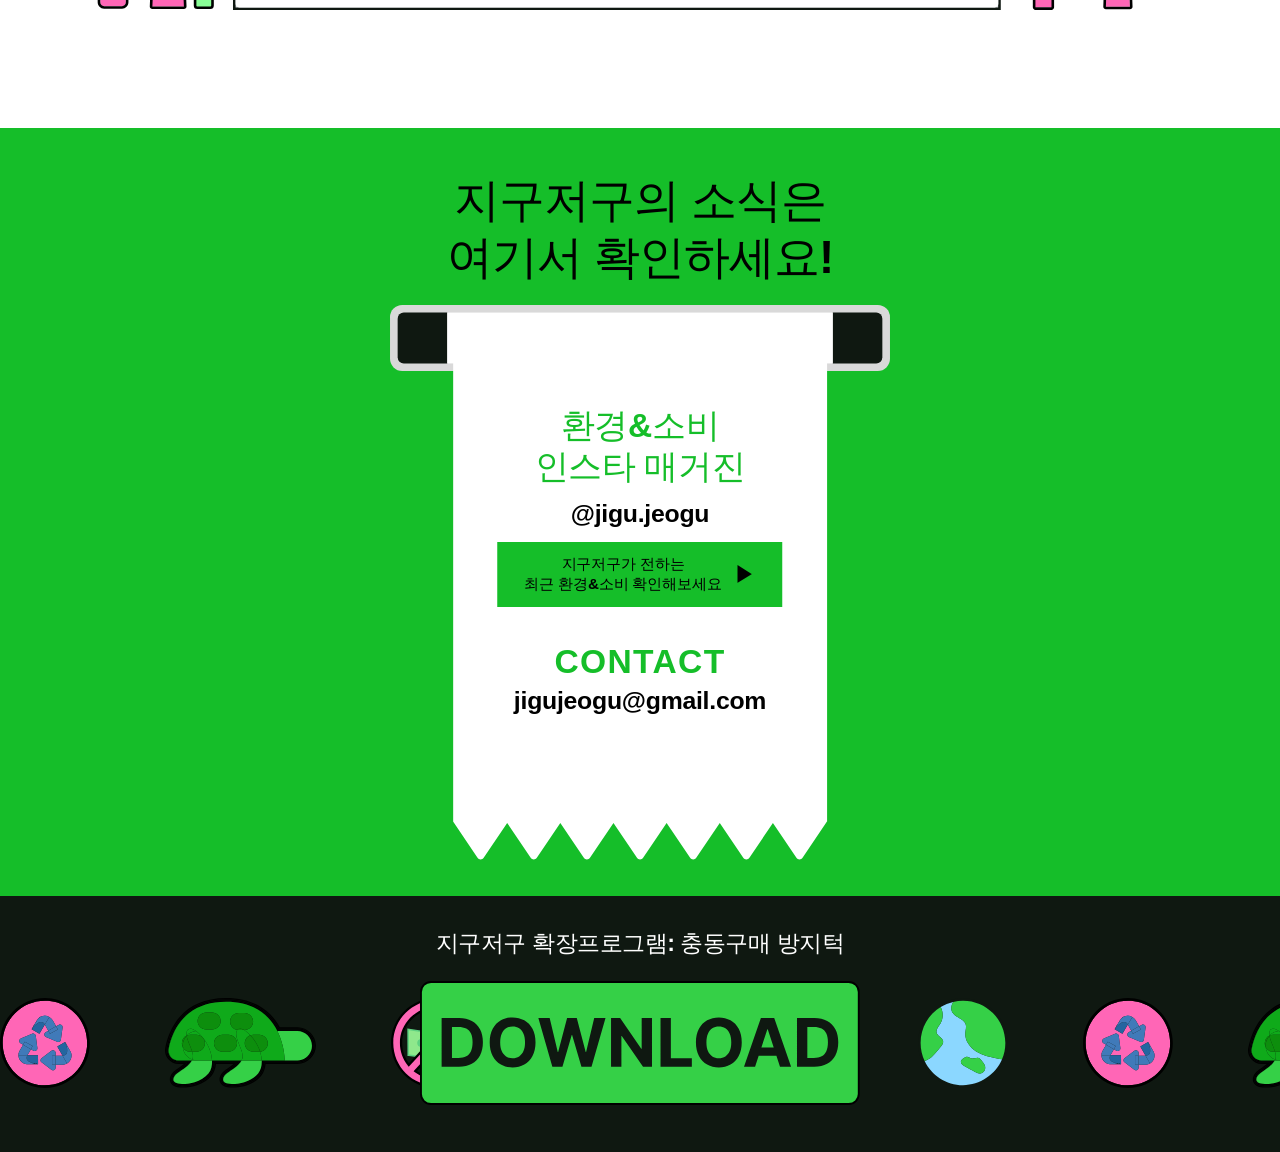
==== commit 539c8486: "update" ====
--- a/index.html
+++ b/index.html
@@ -22,11 +22,24 @@
     }
 
     /* Page 1 overrides - originally body.page1-body .xxx */
+    .page-section.page1-body {
+      height: 100vh !important;
+      min-height: 100vh !important;
+    }
+    .page1-body .ipad-device-container {
+      height: 100vh !important;
+      min-height: 100vh !important;
+      max-height: 100vh !important;
+    }
+    .page1-body .ipad-screen-body {
+      height: 100vh !important;
+      min-height: 100vh !important;
+    }
 
     .page1-body .top-title-overlay {
       padding-top: 15px !important;
       top: 0px !important;
-      gap: 320px !important;
+      gap: 230px !important;
     }
     .page1-body .header-logo-img {
       transform: translateY(0px) !important;
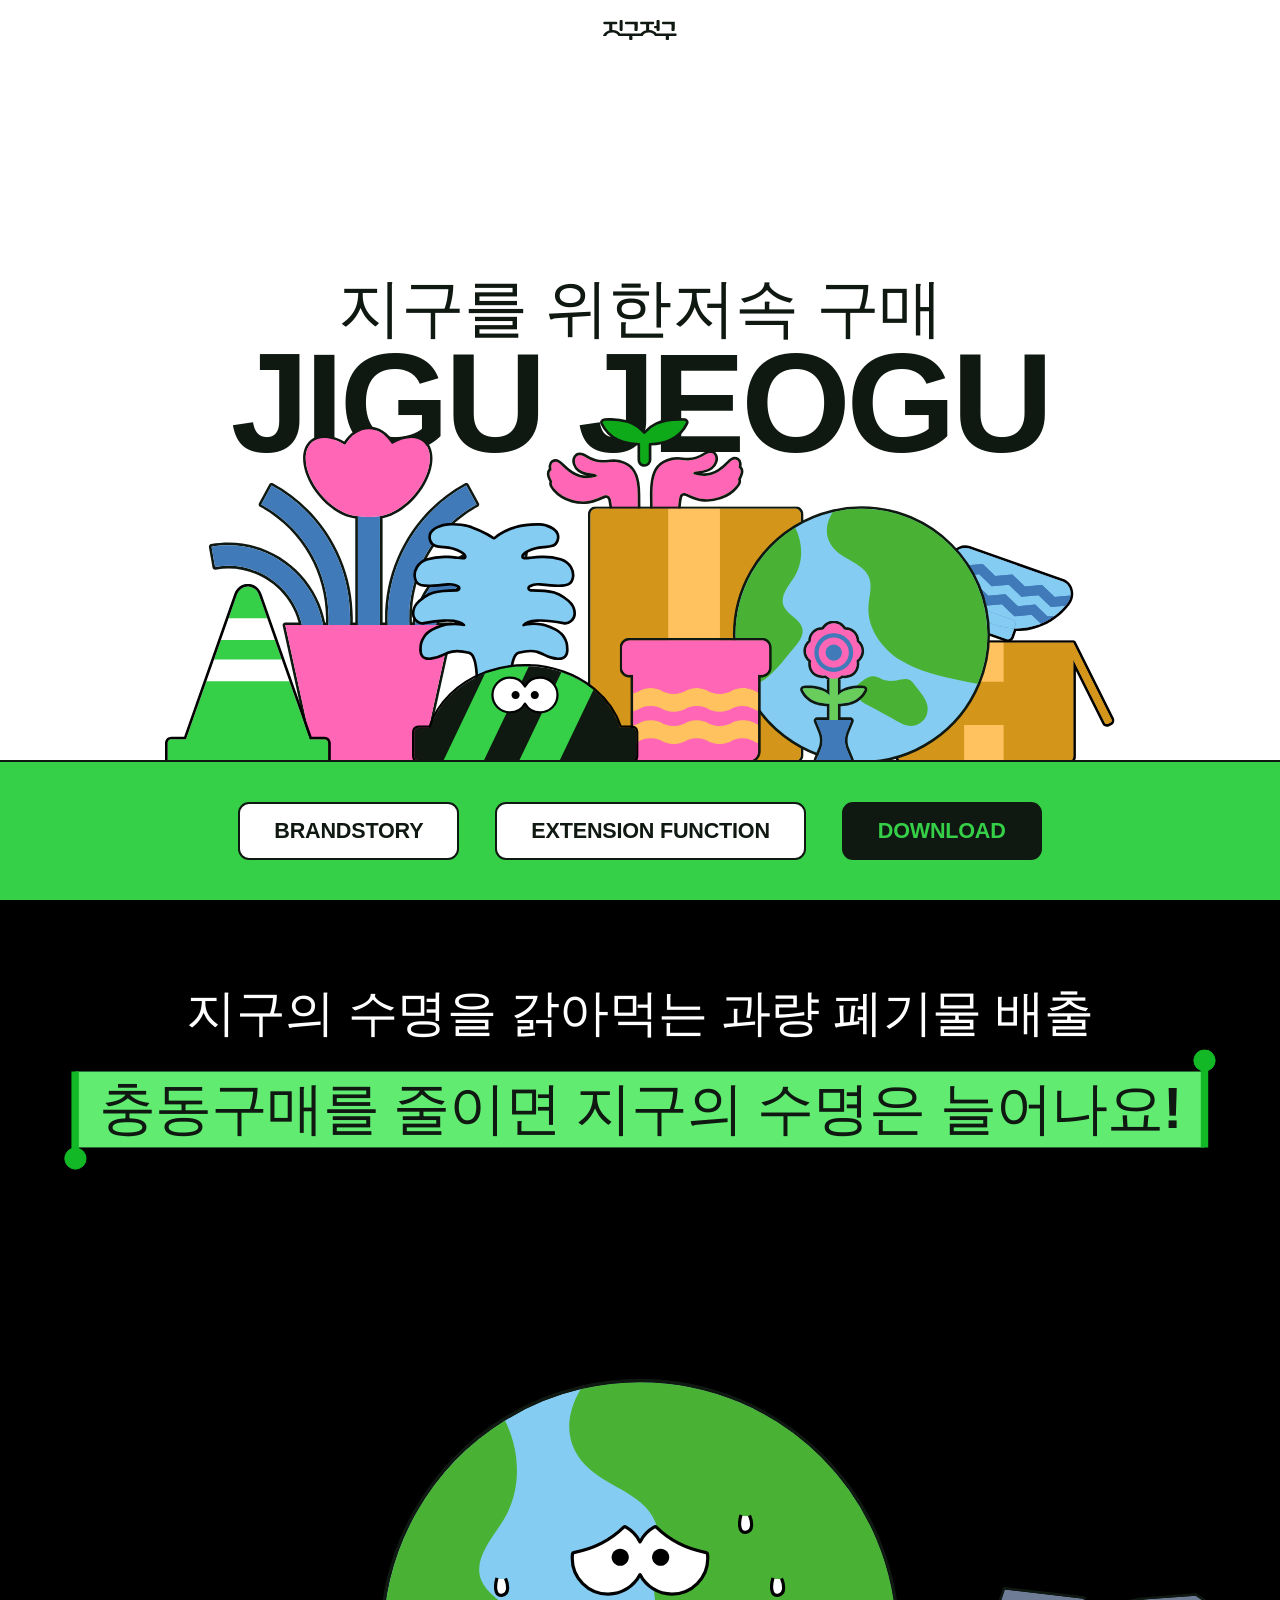
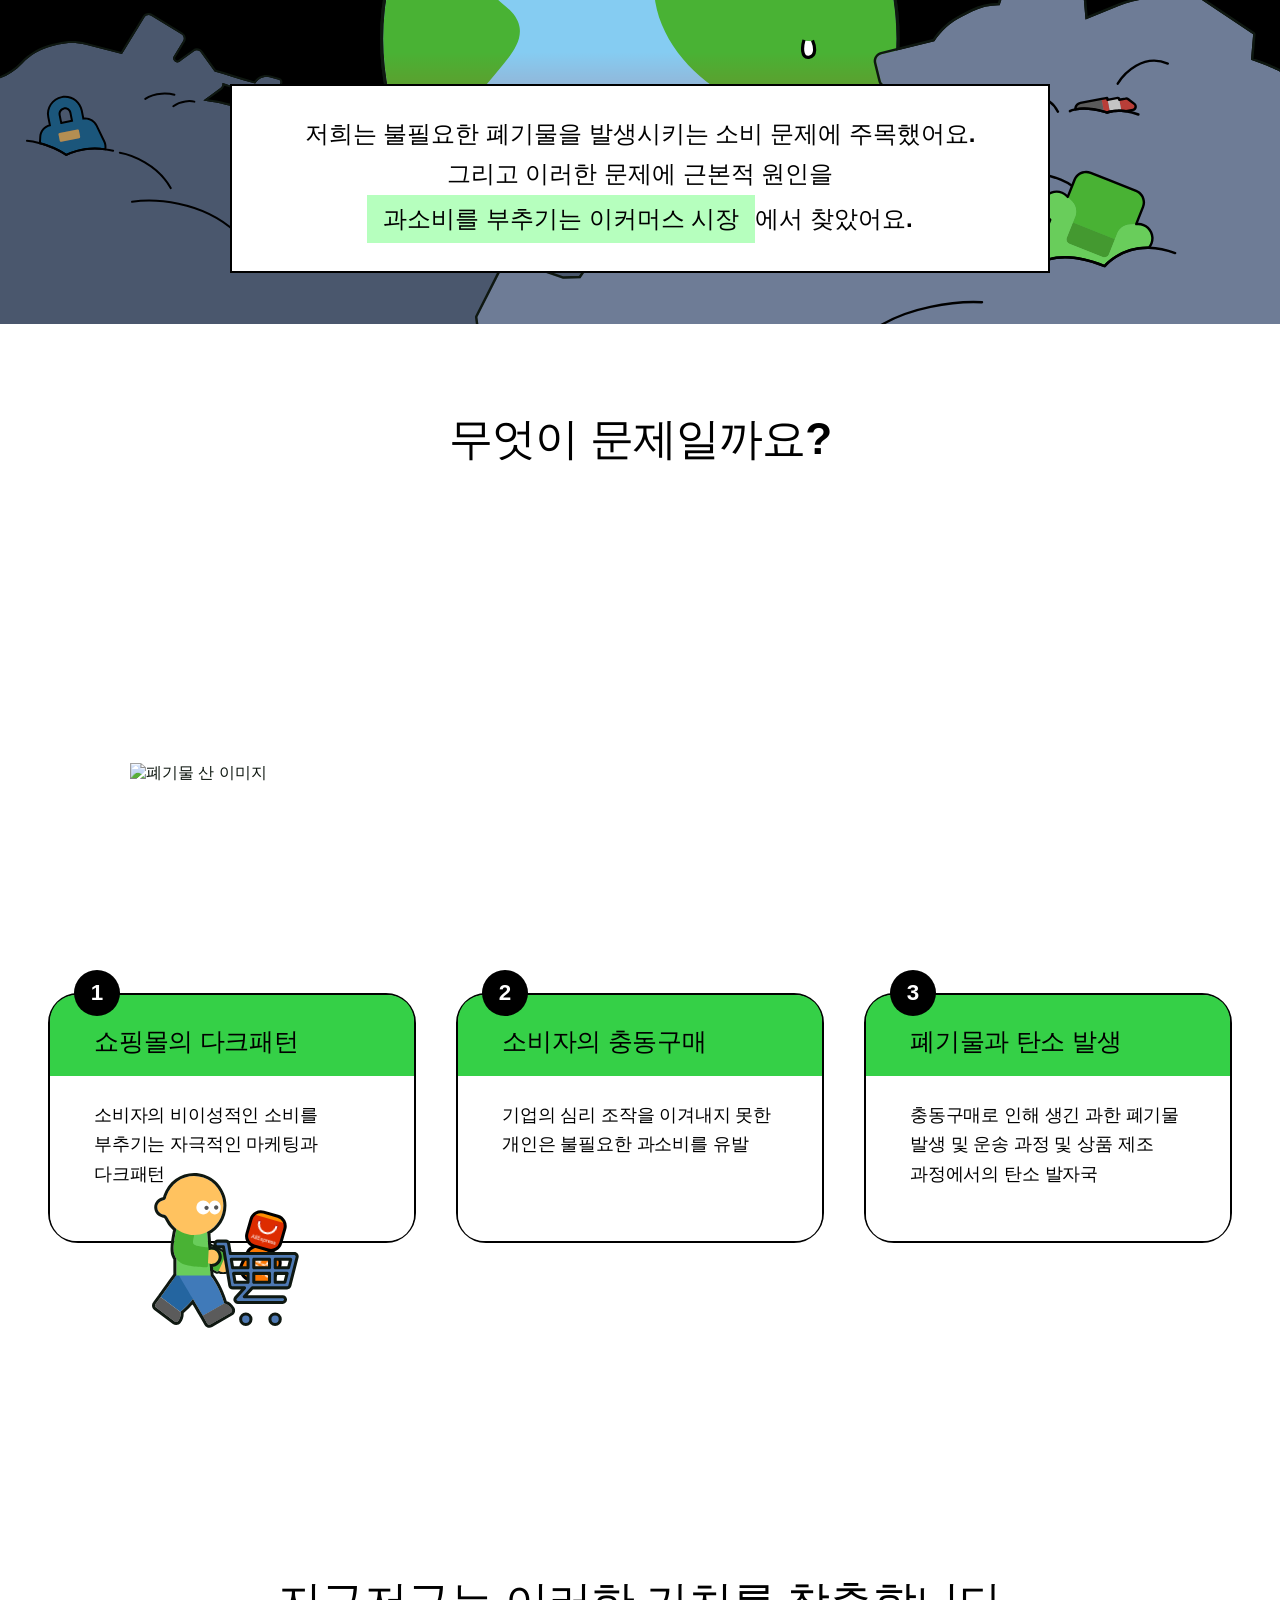
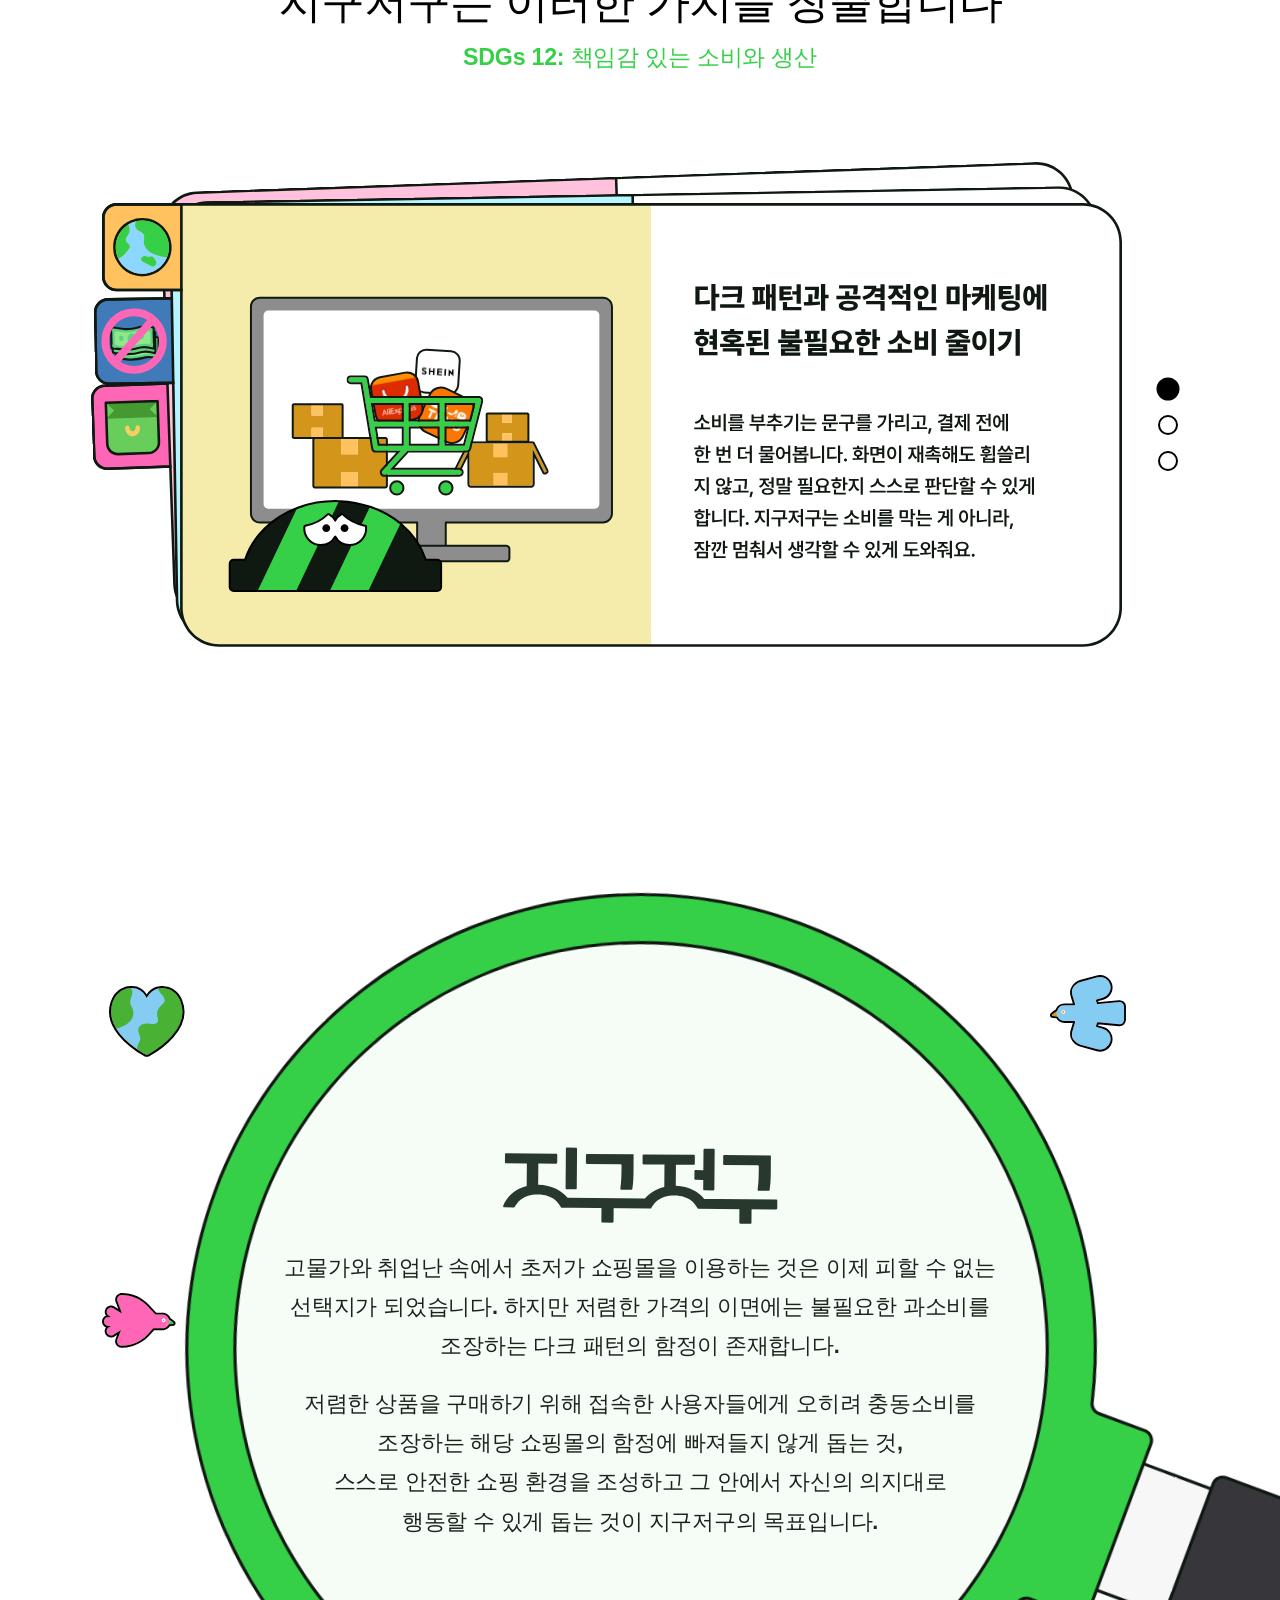
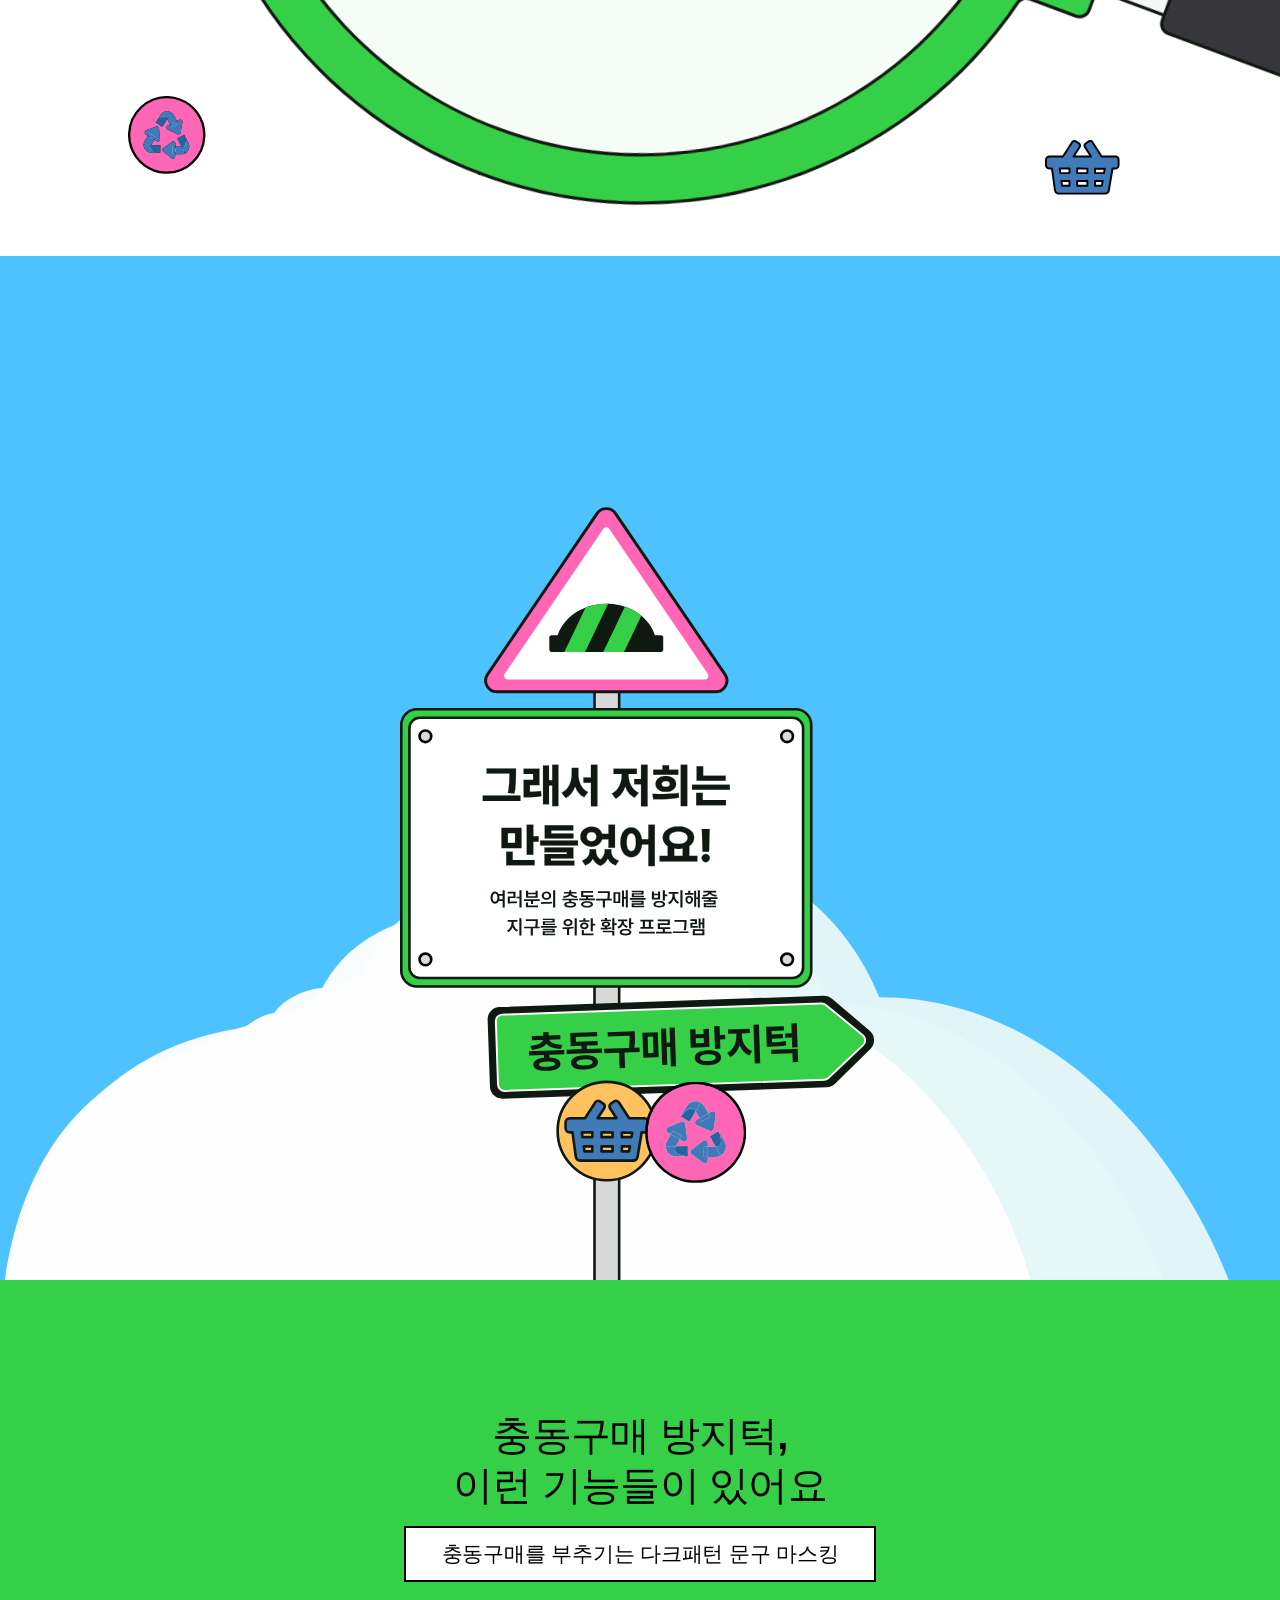
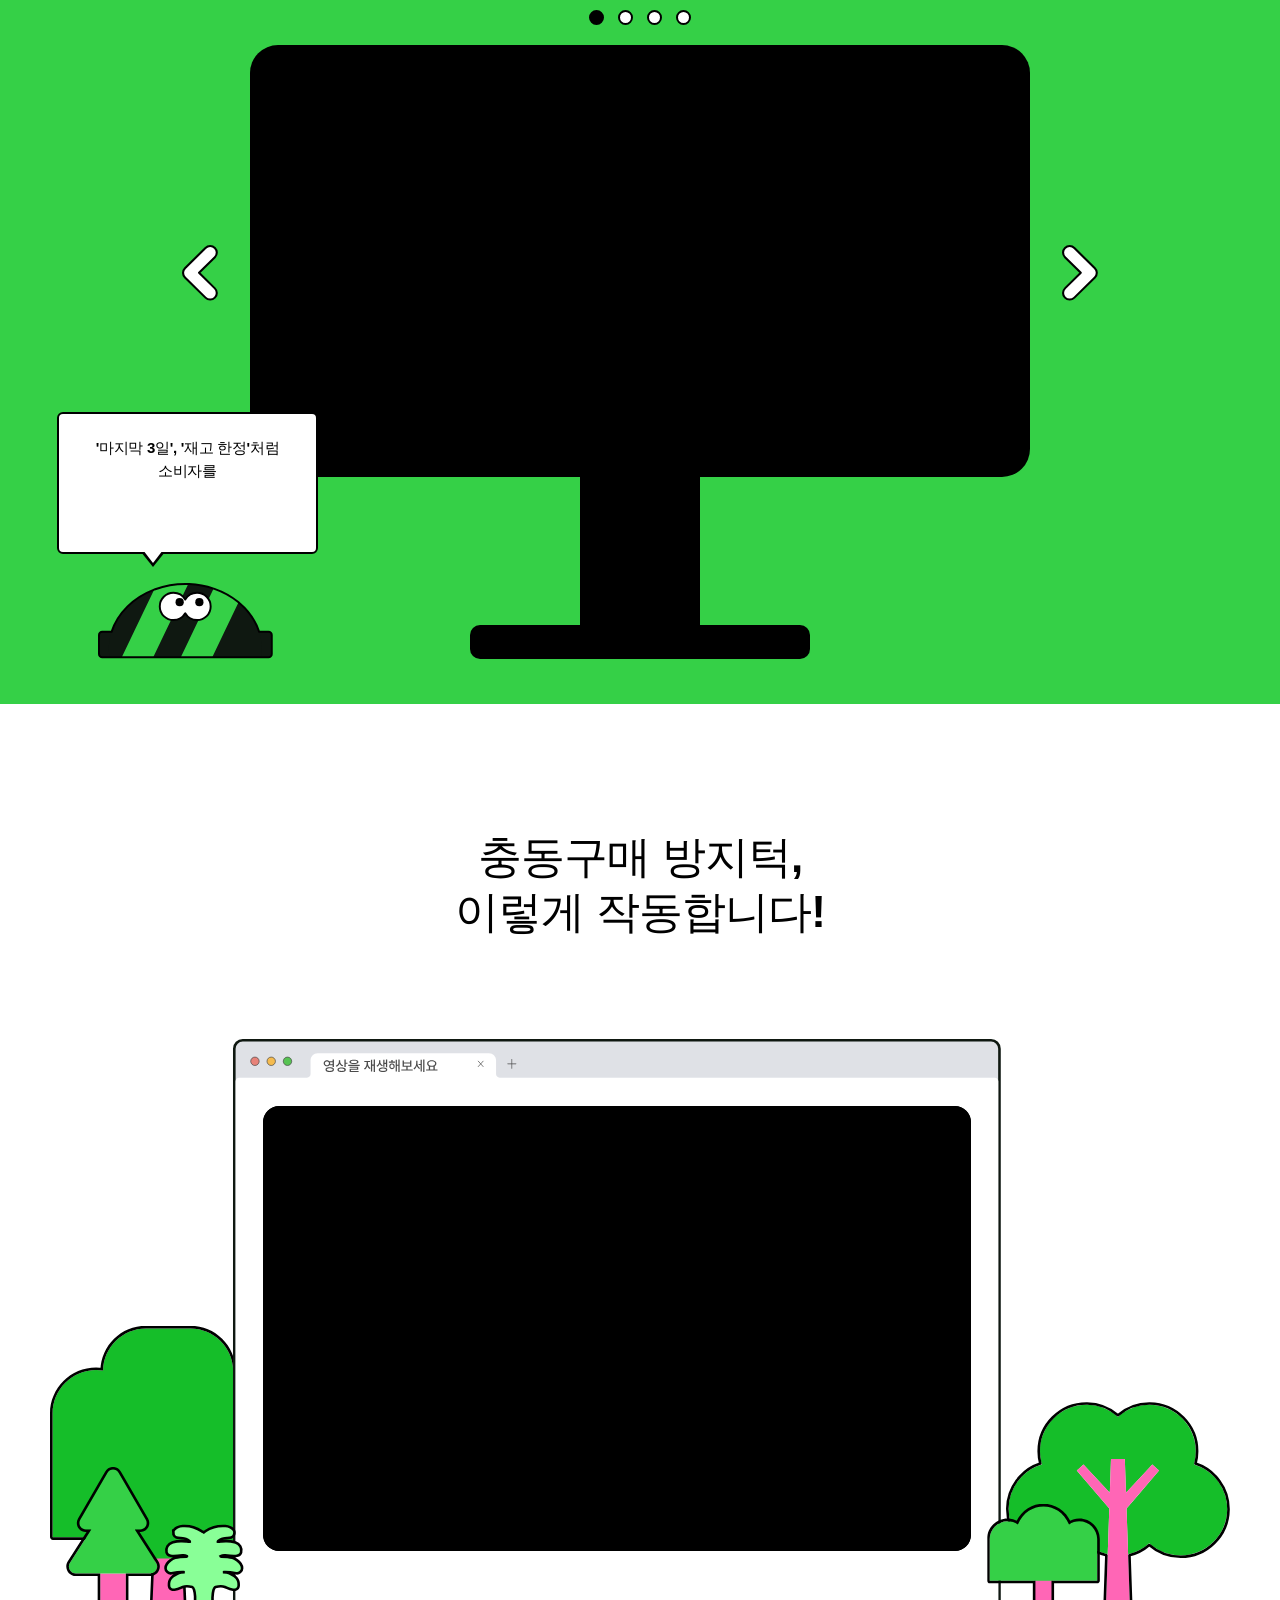
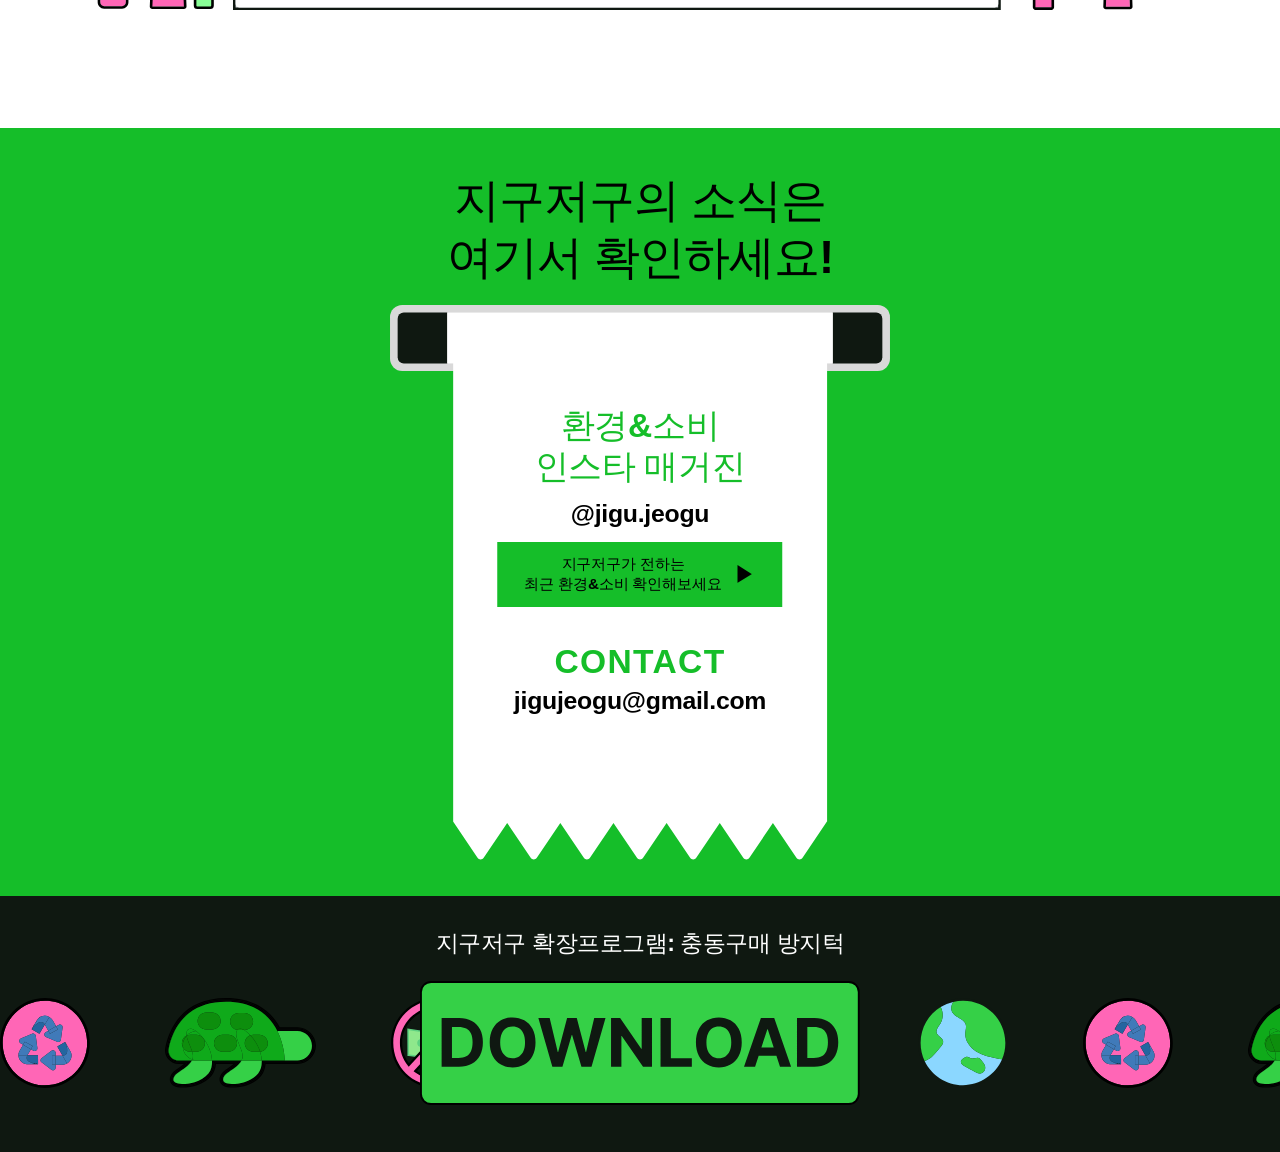
==== commit e0ff8c87: "upate" ====
--- a/index.html
+++ b/index.html
@@ -39,7 +39,7 @@
     .page1-body .top-title-overlay {
       padding-top: 15px !important;
       top: 0px !important;
-      gap: 230px !important;
+      gap: 190px !important;
     }
     .page1-body .header-logo-img {
       transform: translateY(0px) !important;
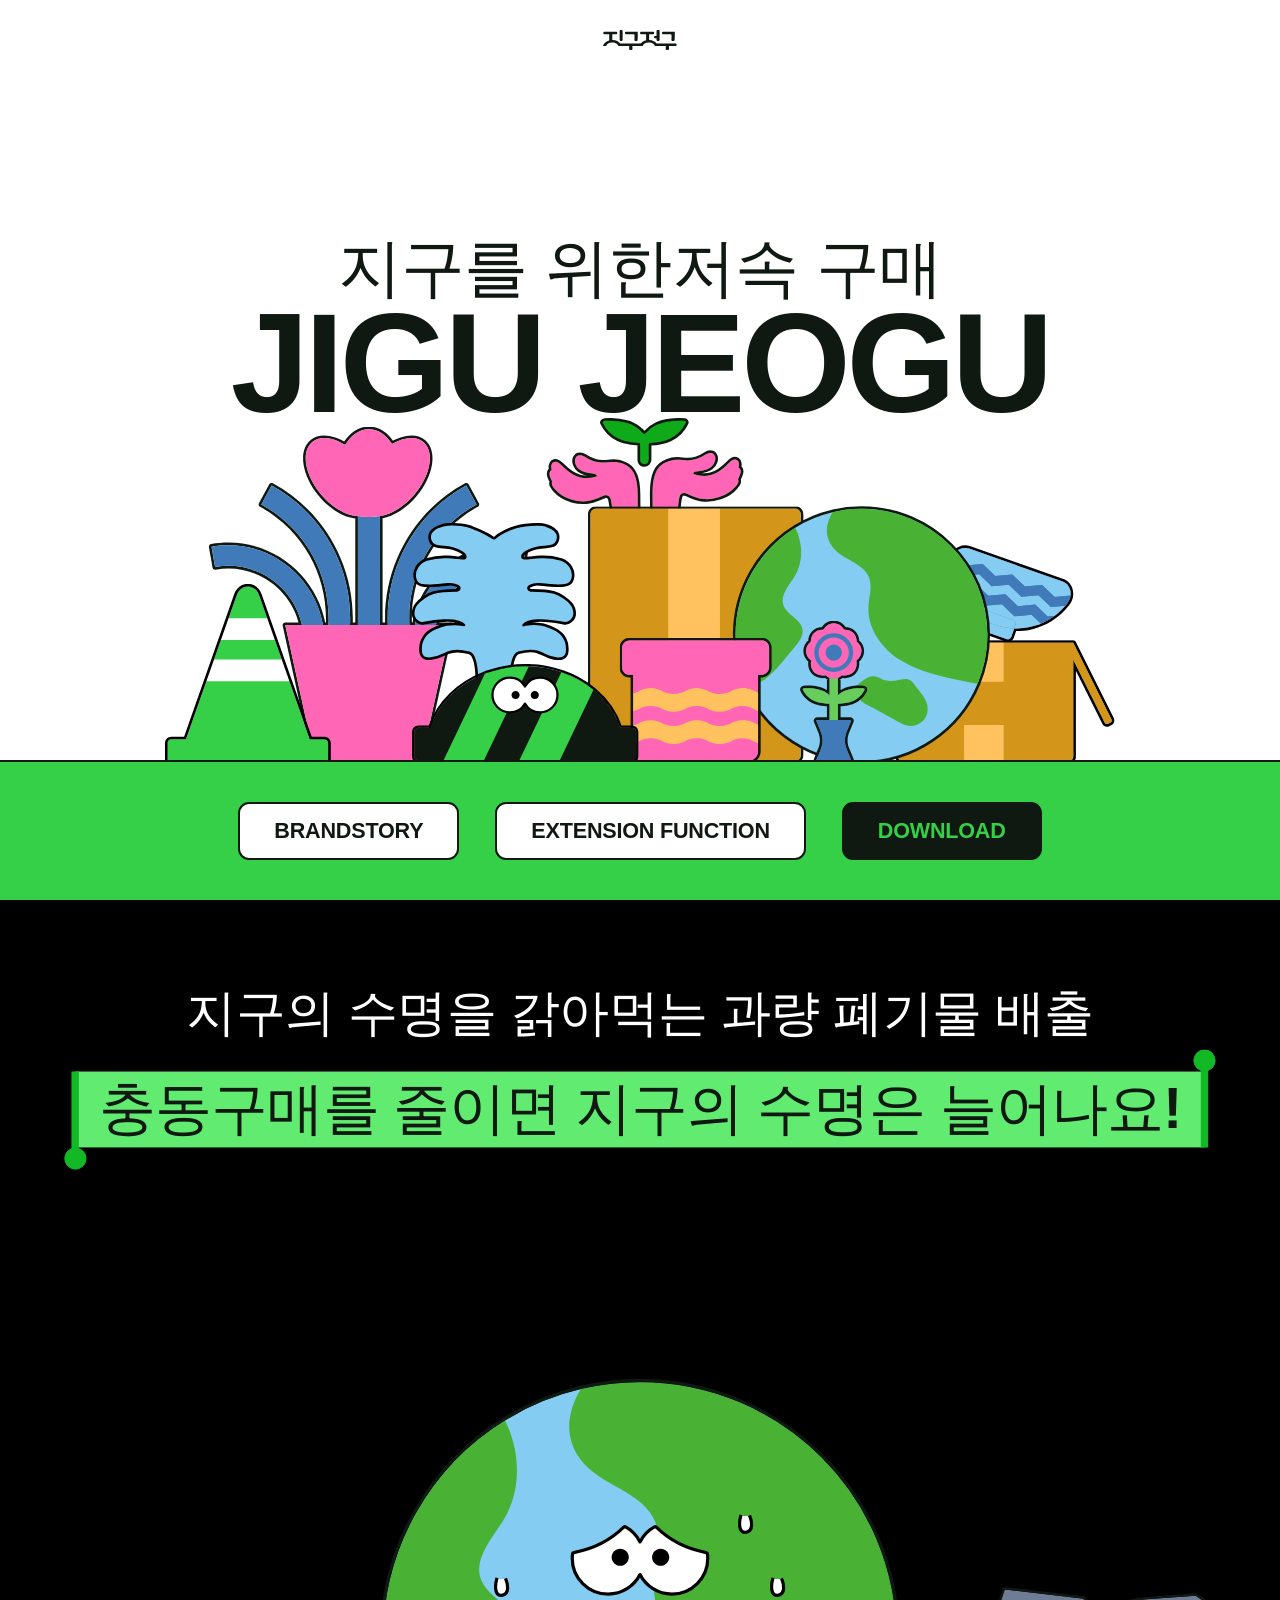
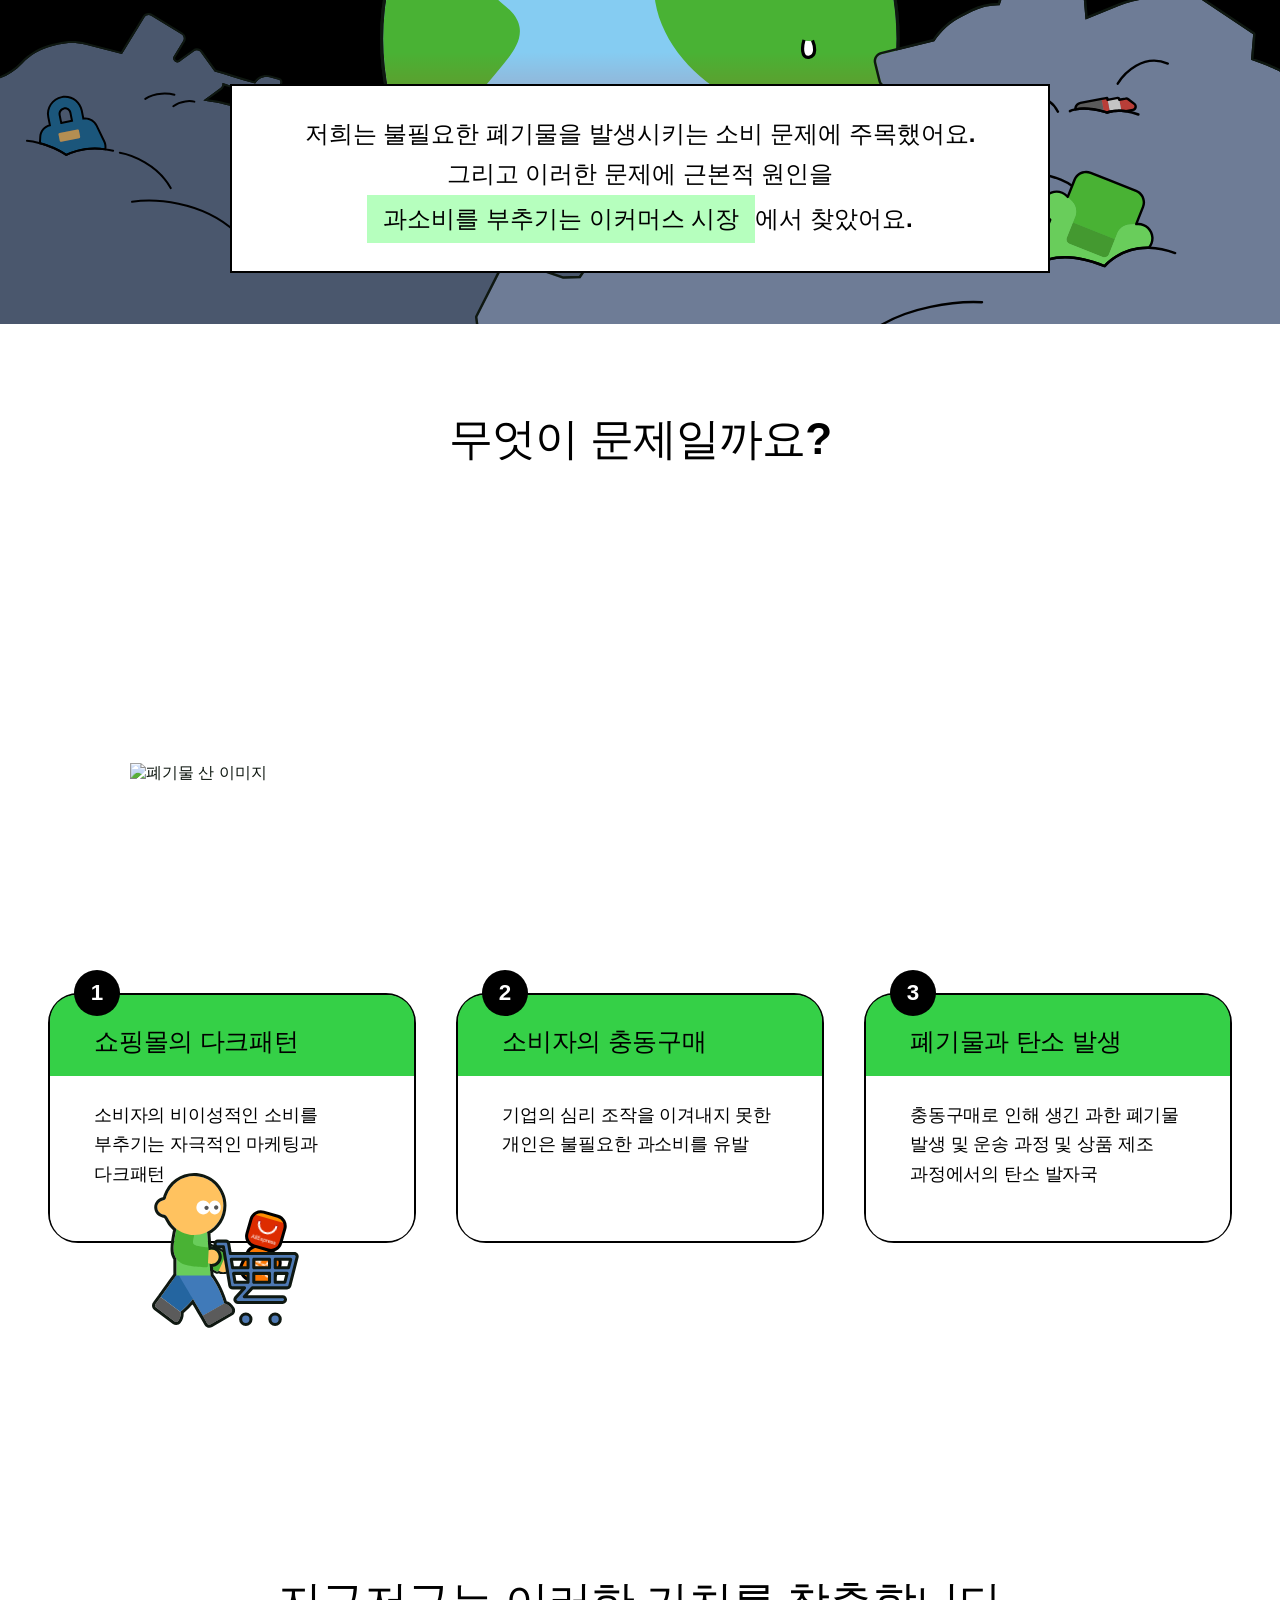
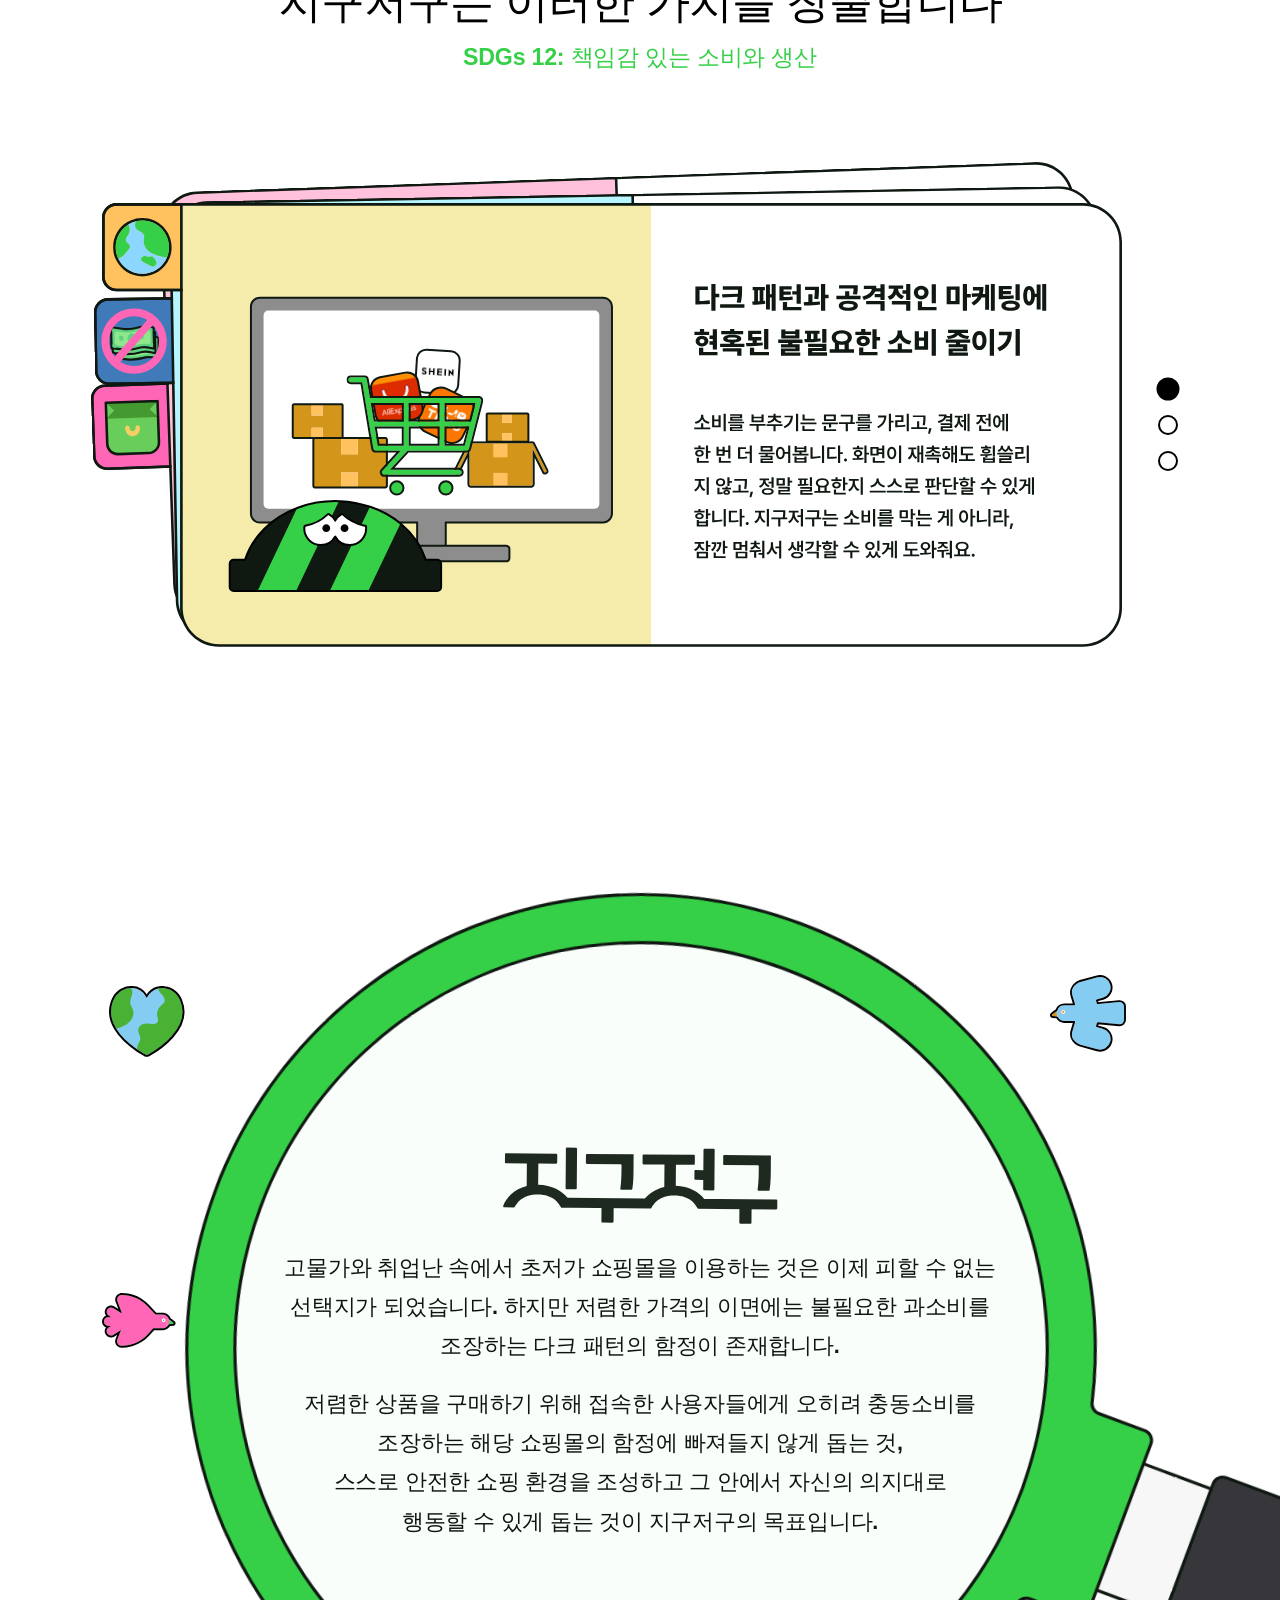
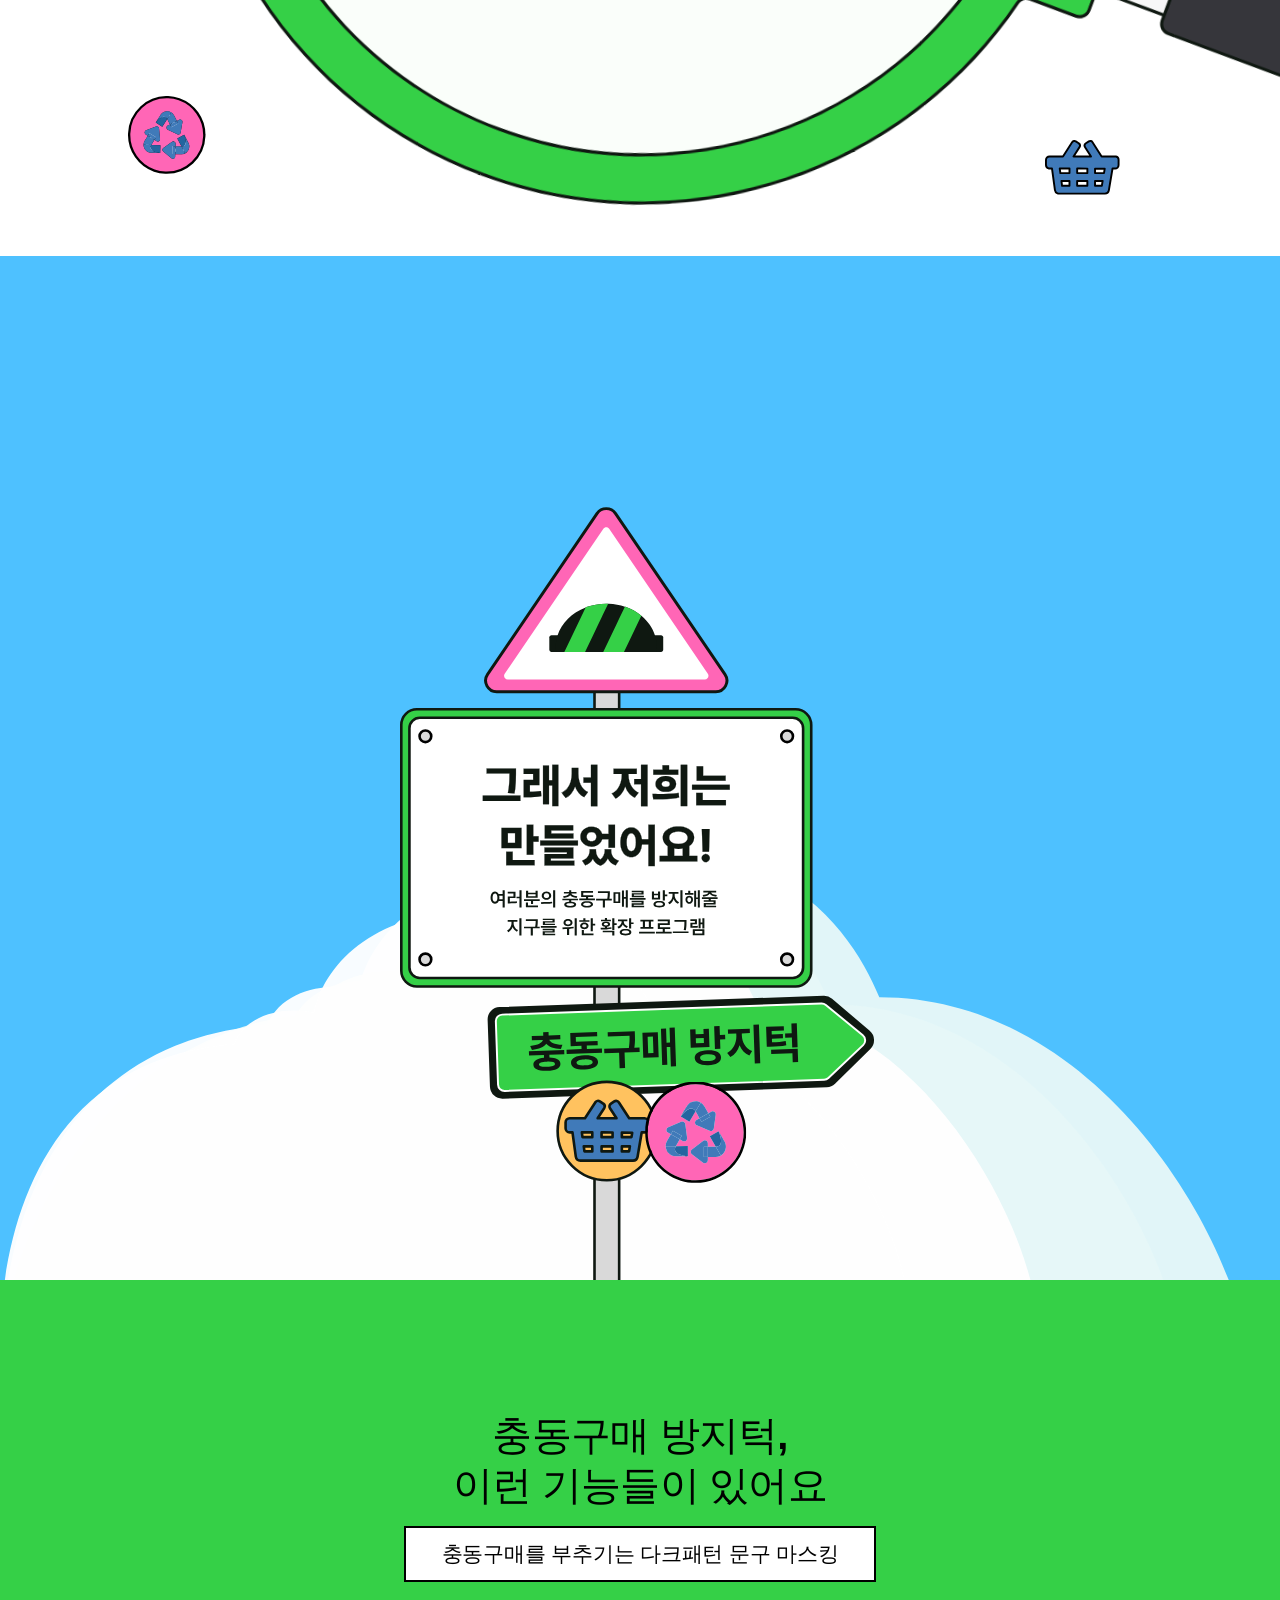
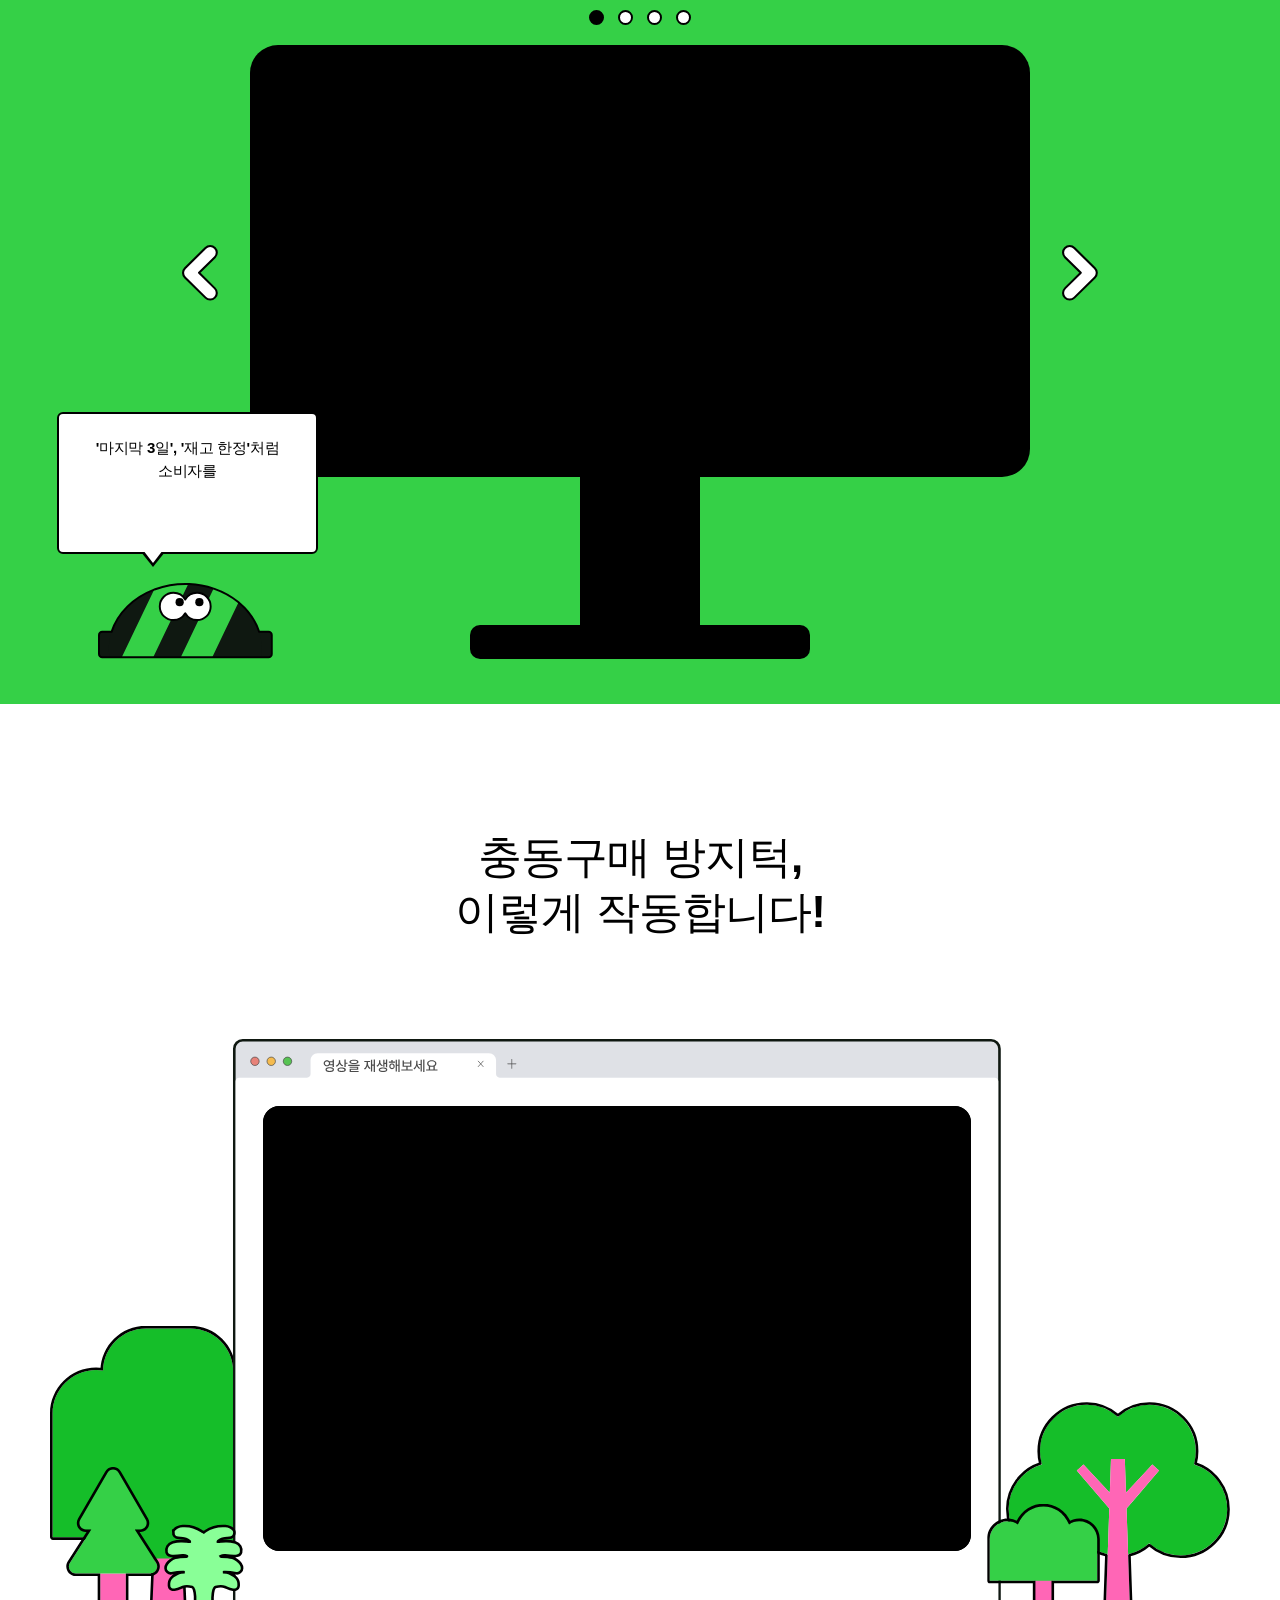
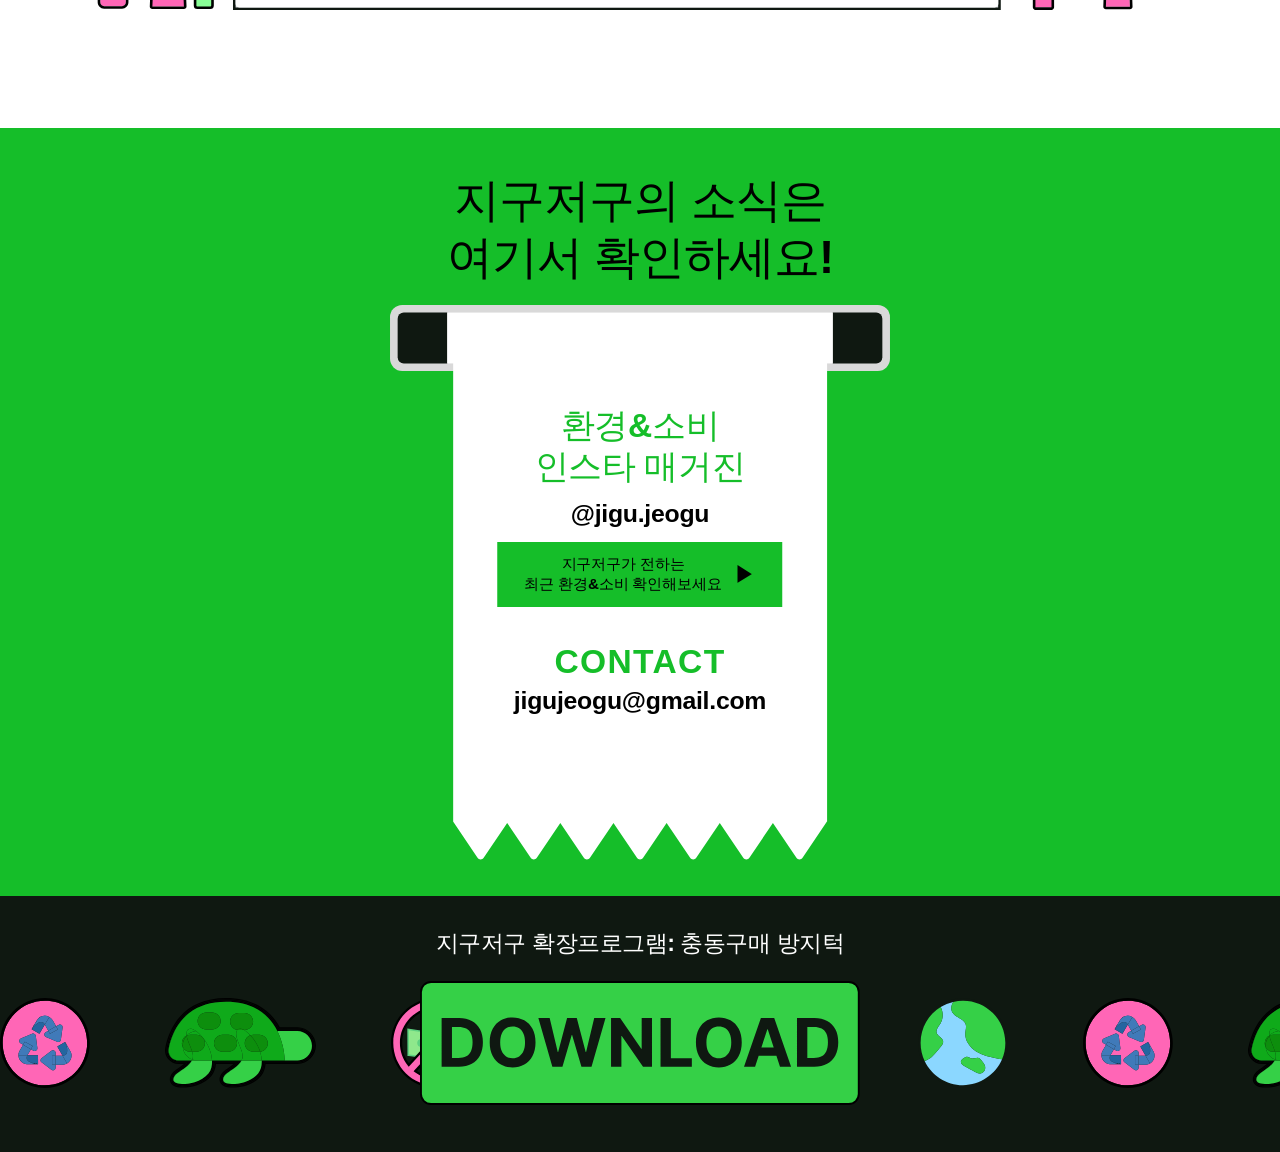
==== commit 8f4bfb8b: "update" ====
--- a/index.html
+++ b/index.html
@@ -37,9 +37,9 @@
     }
 
     .page1-body .top-title-overlay {
-      padding-top: 15px !important;
+      padding-top: 25px !important;
       top: 0px !important;
-      gap: 190px !important;
+      gap: 140px !important;
     }
     .page1-body .header-logo-img {
       transform: translateY(0px) !important;
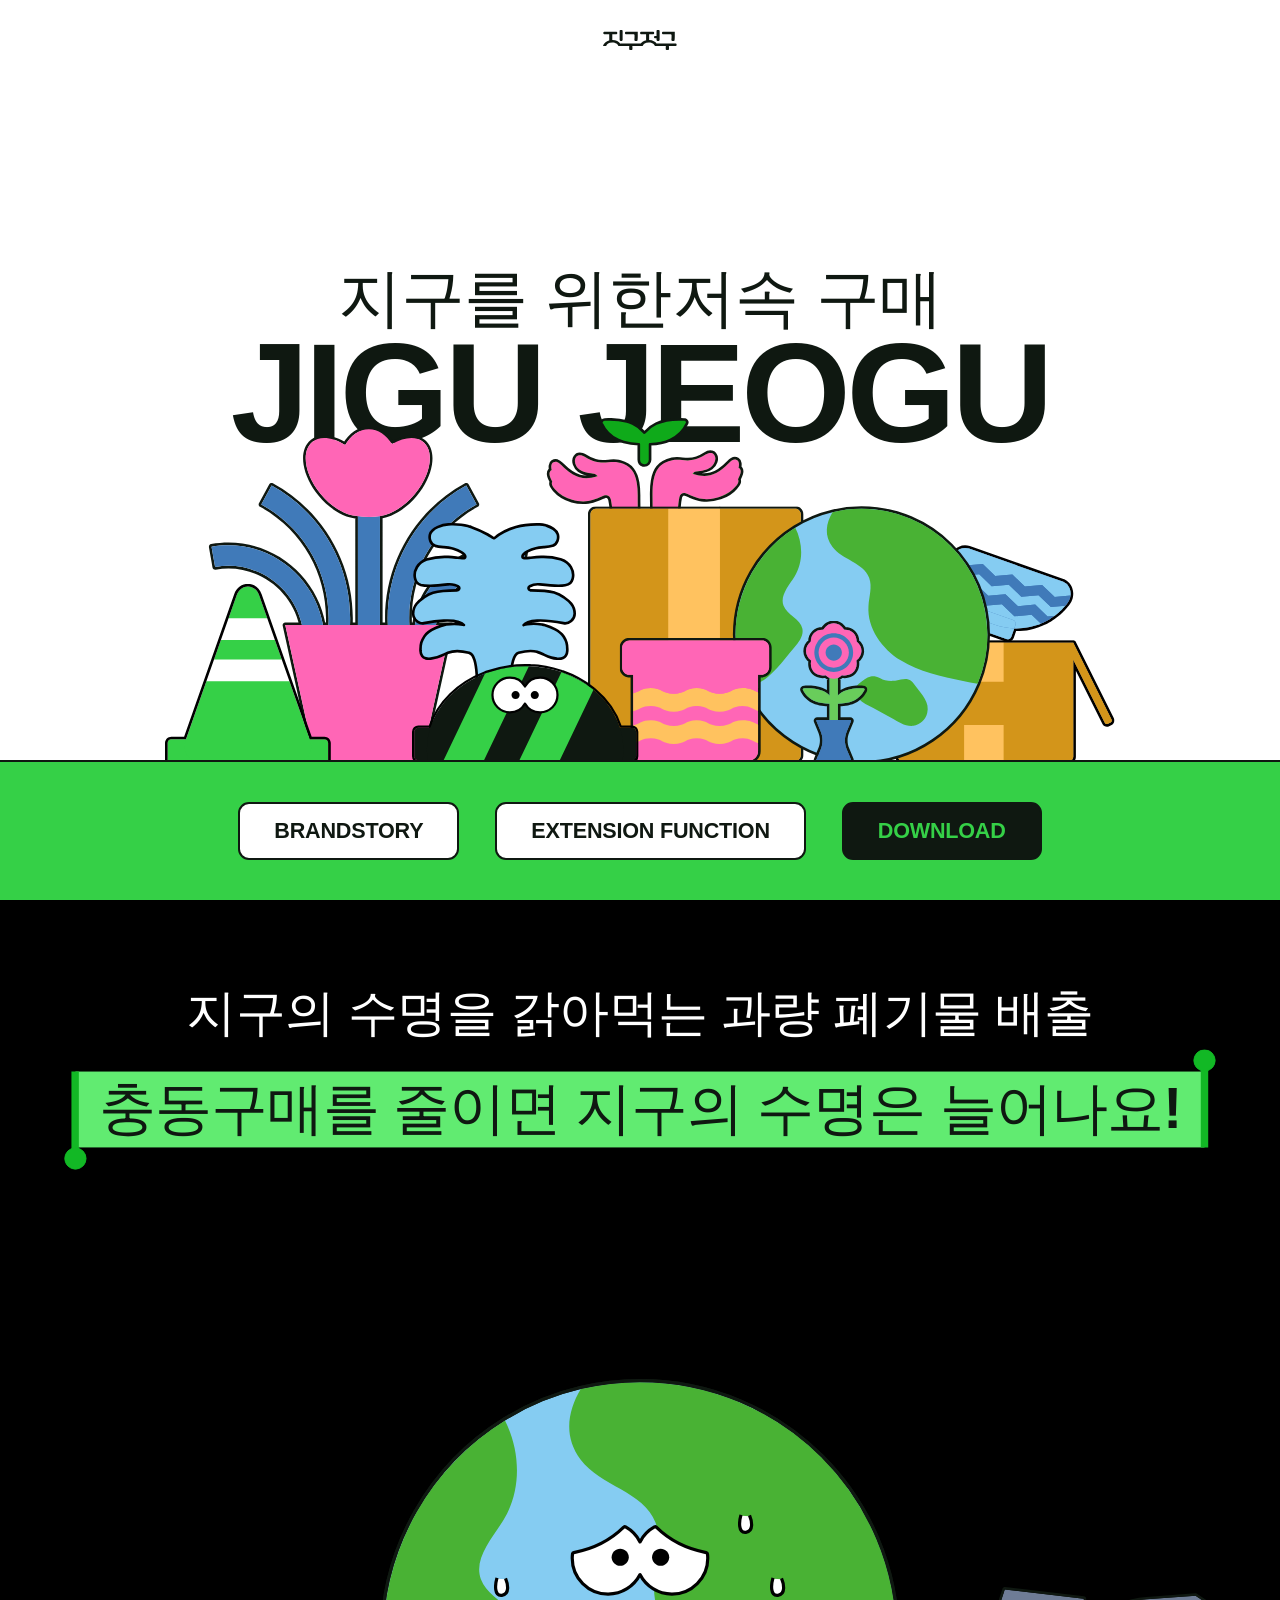
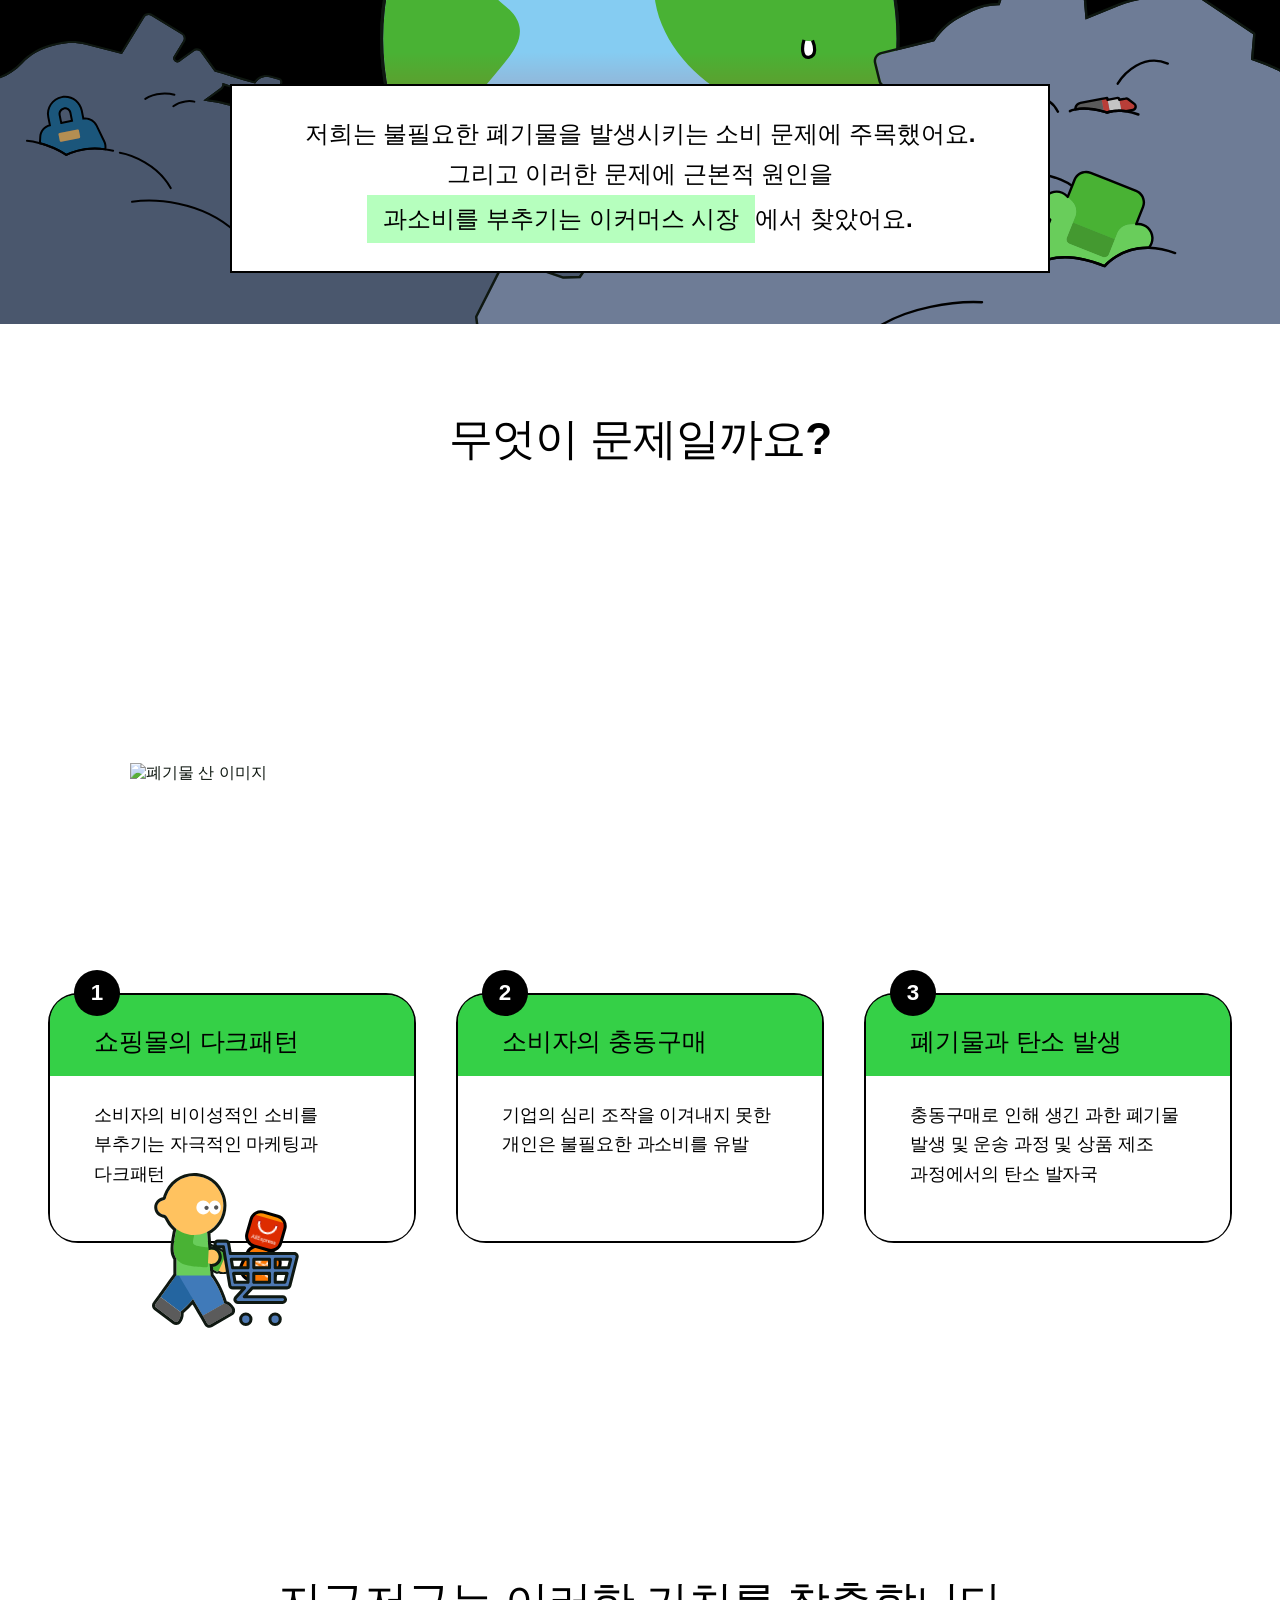
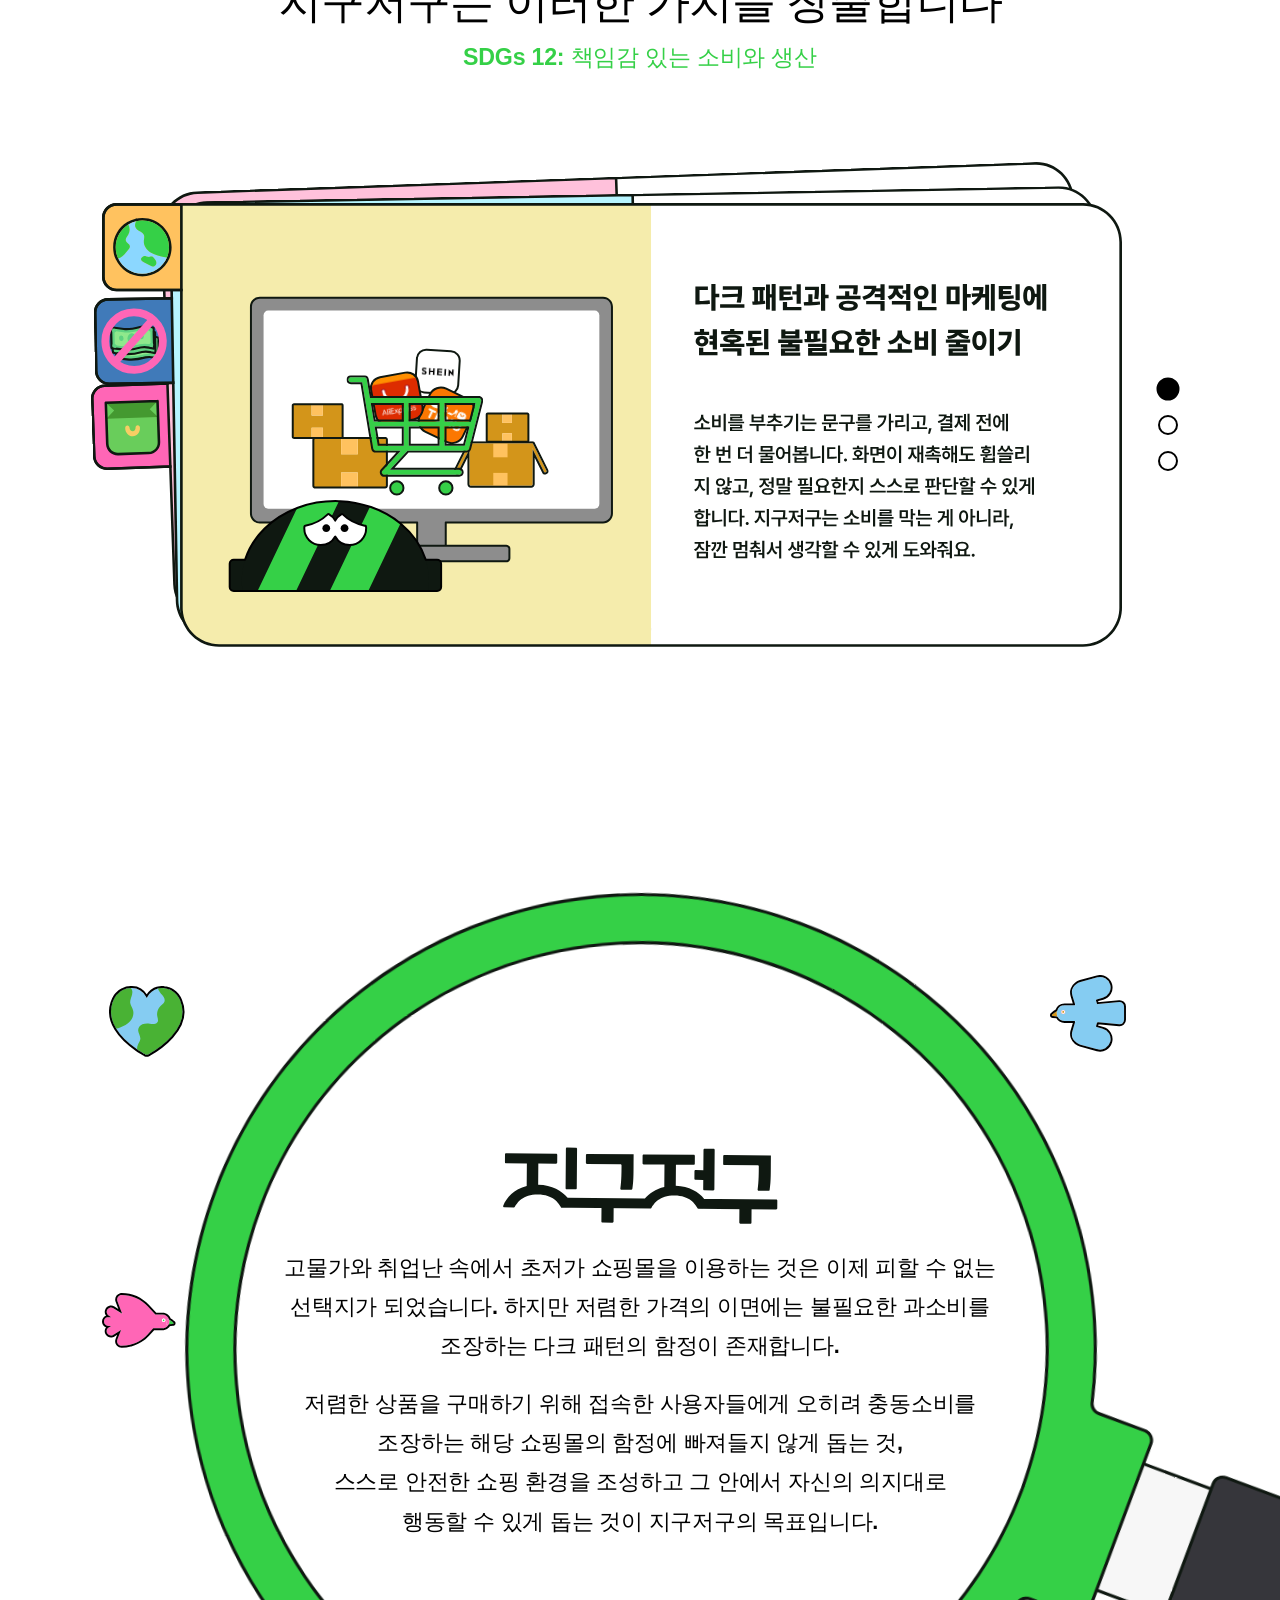
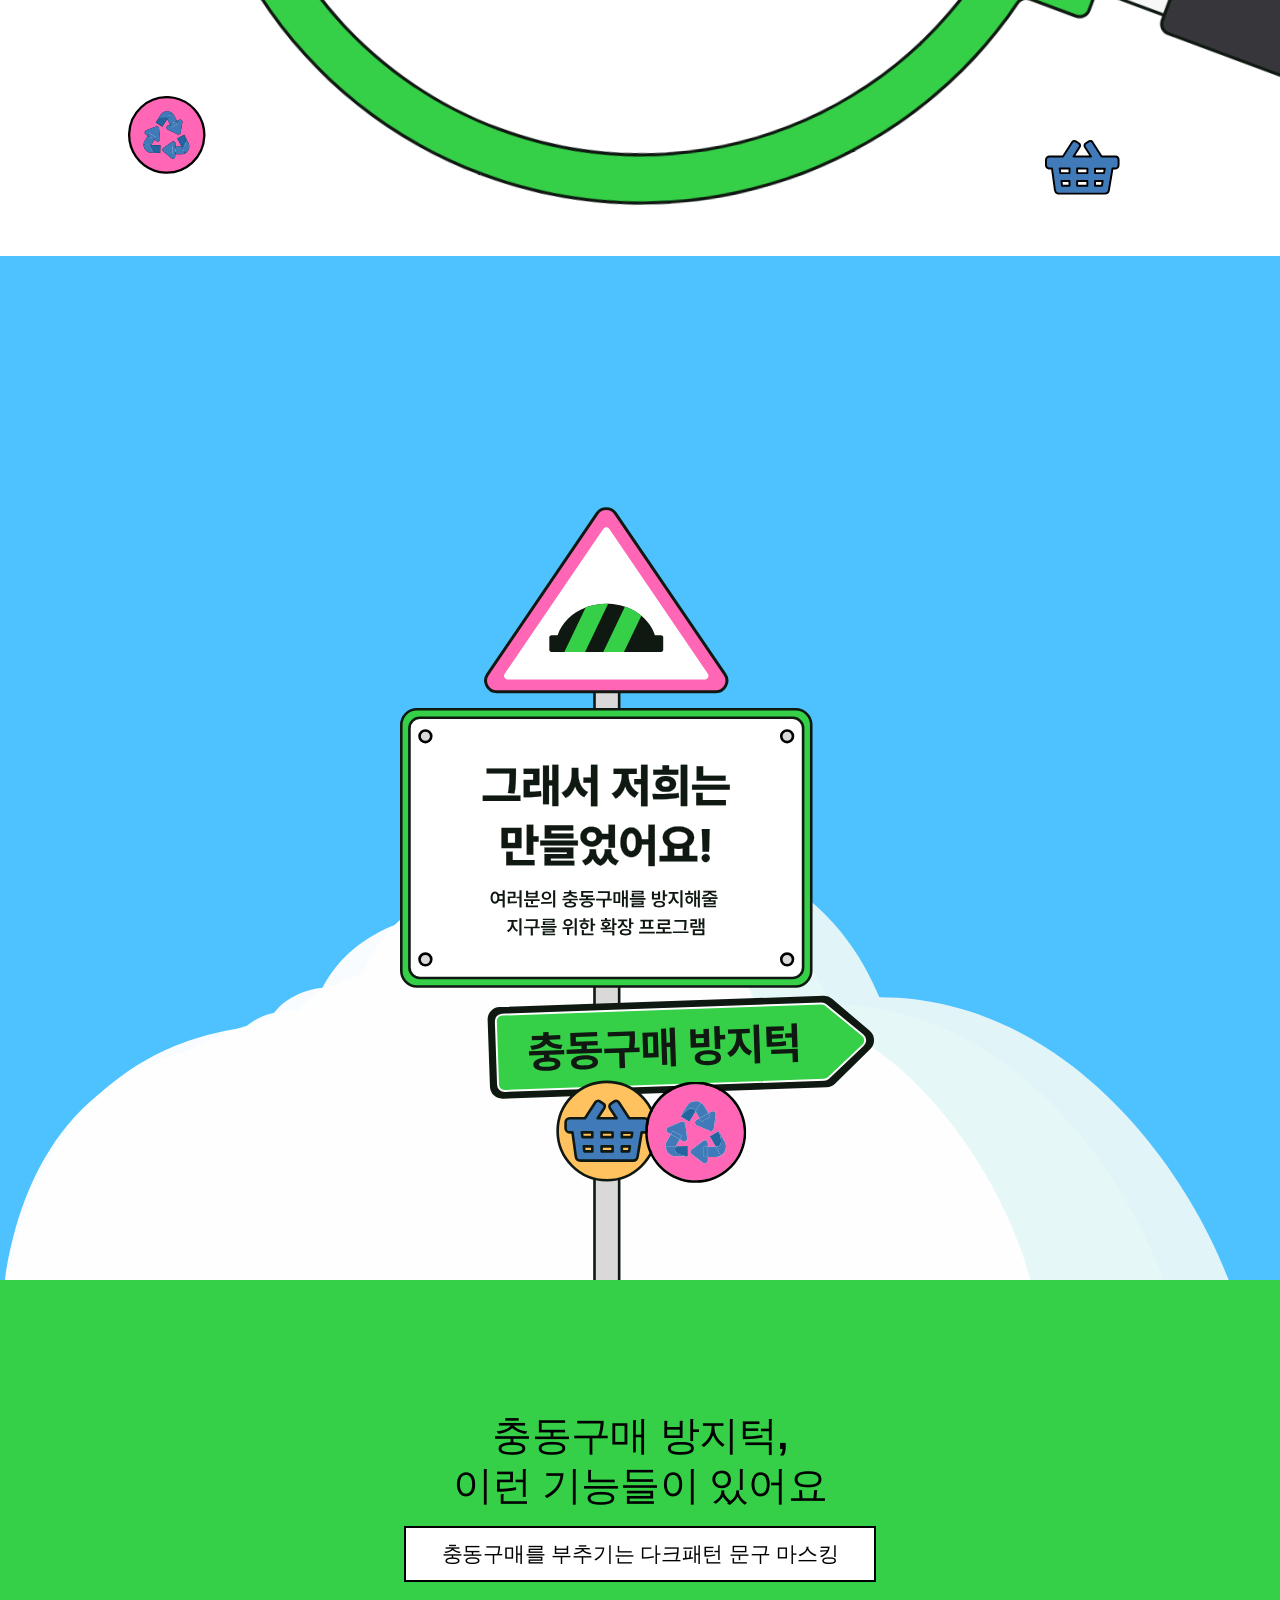
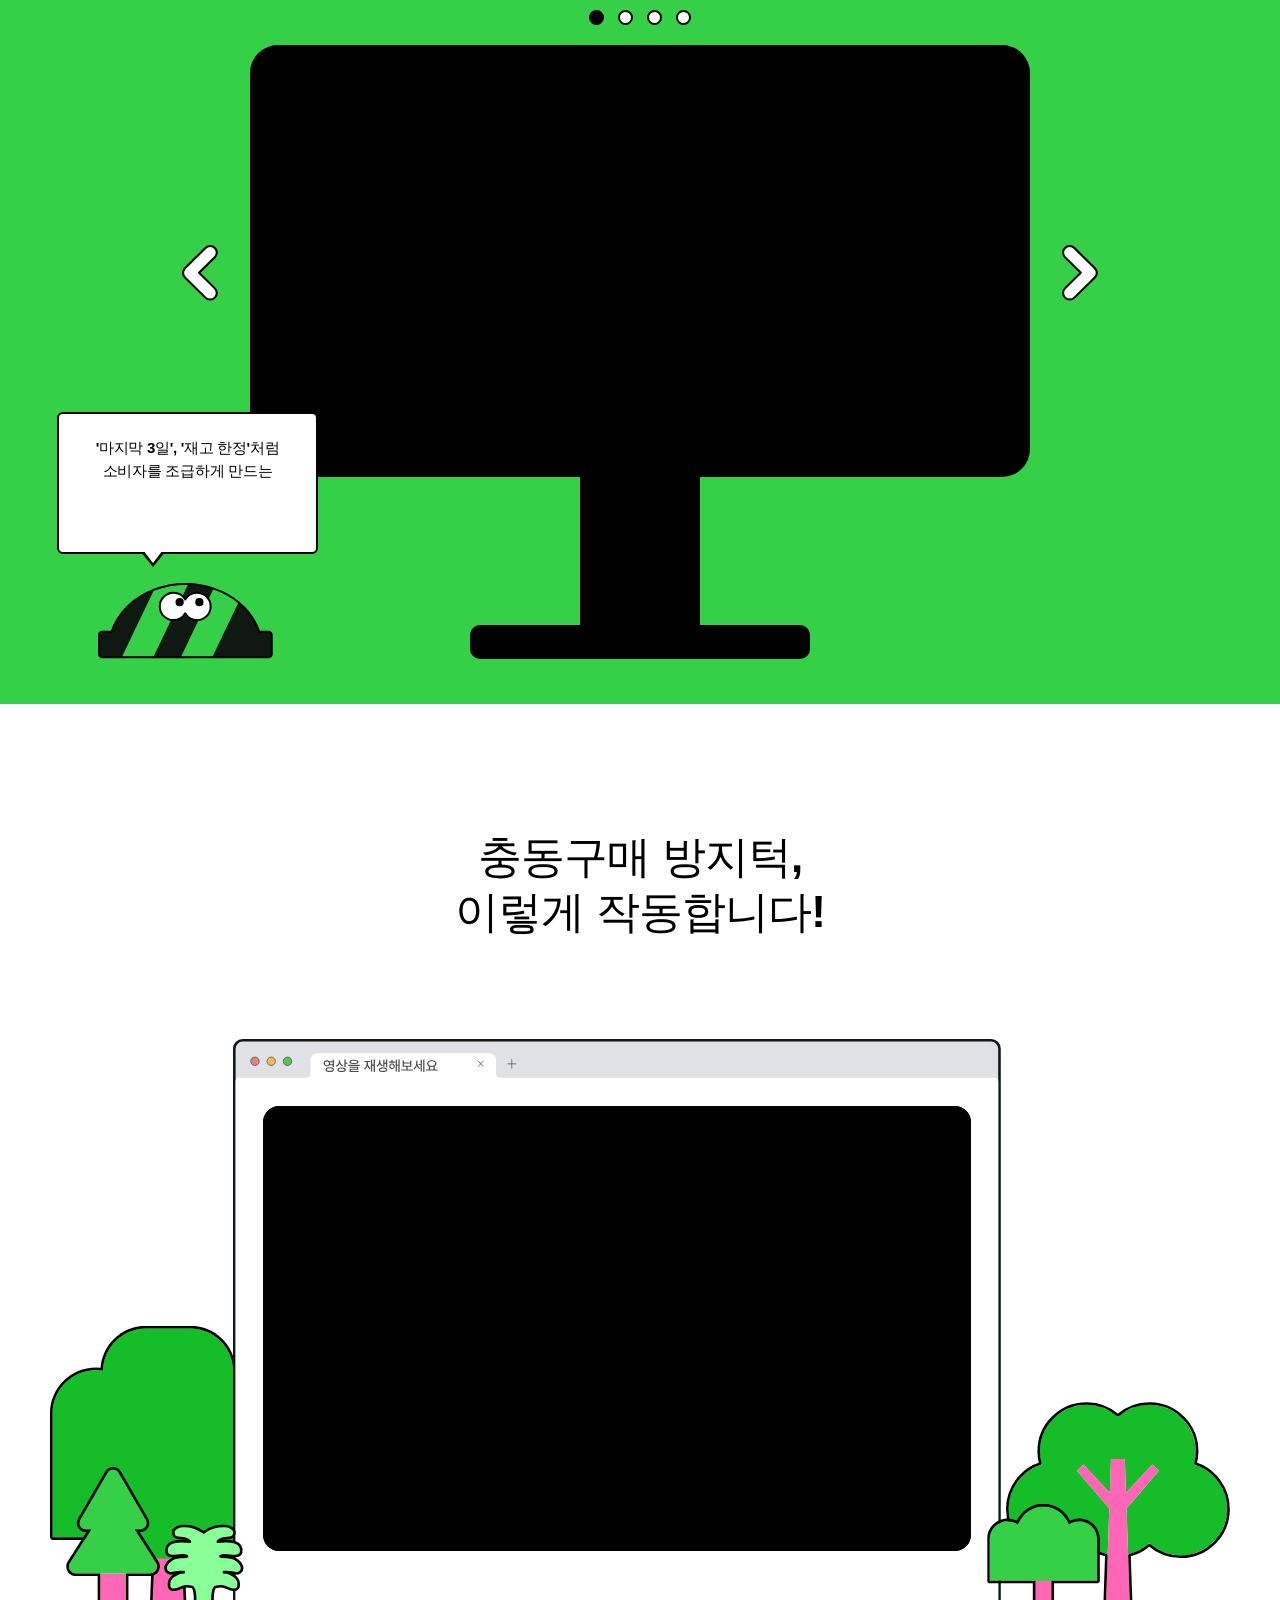
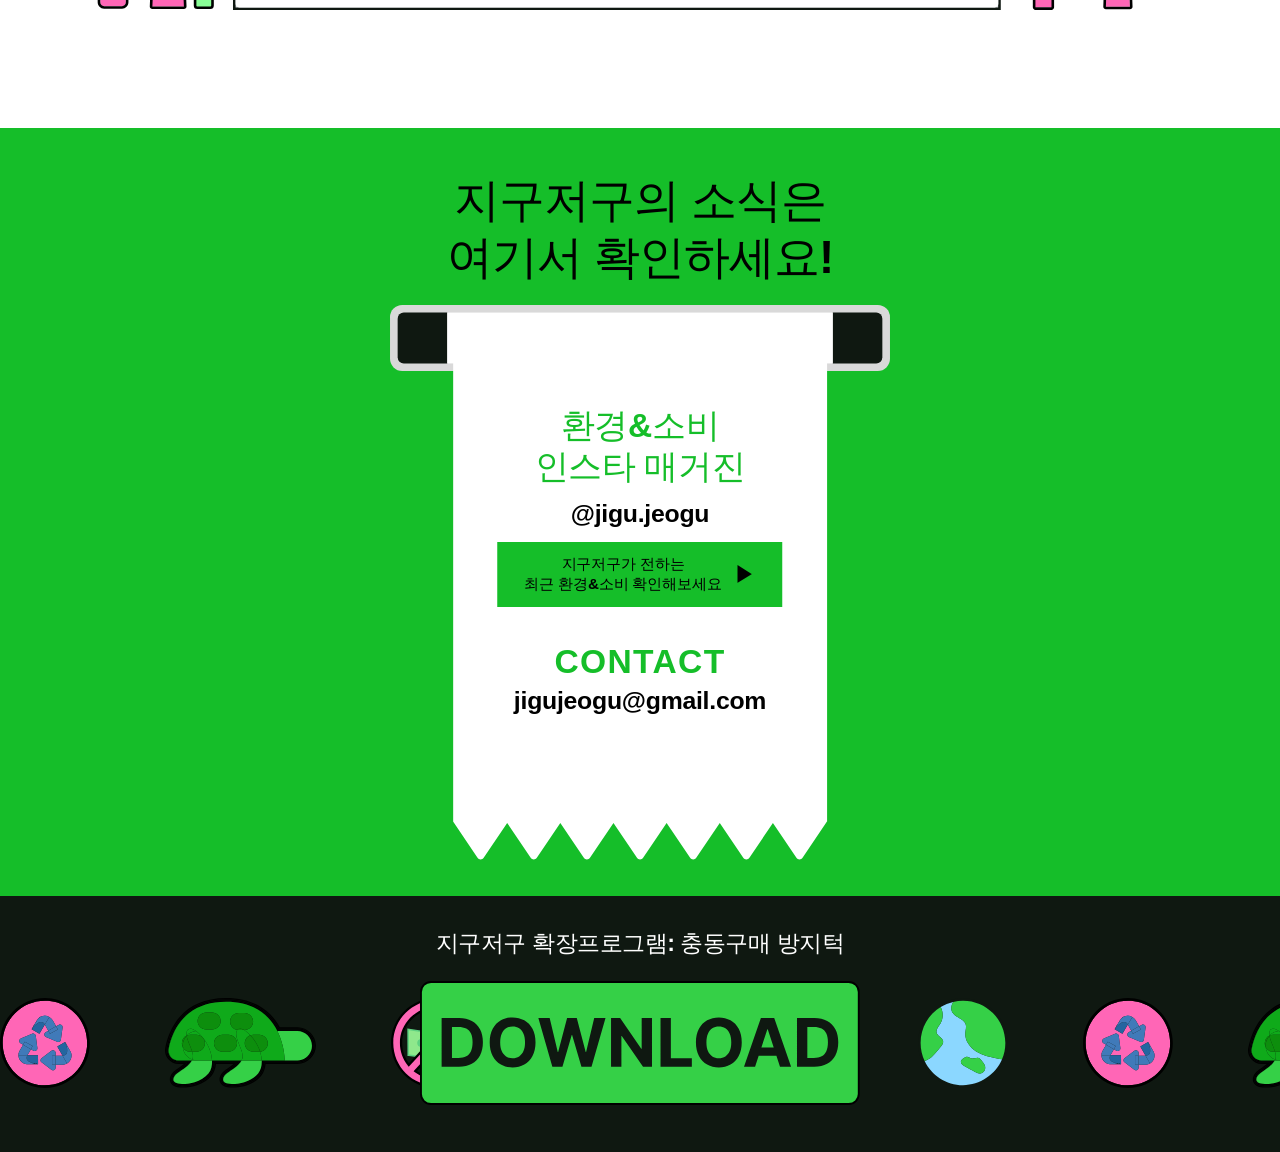
==== commit f0883687: "update" ====
--- a/index.html
+++ b/index.html
@@ -39,7 +39,7 @@
     .page1-body .top-title-overlay {
       padding-top: 25px !important;
       top: 0px !important;
-      gap: 140px !important;
+      gap: 170px !important;
     }
     .page1-body .header-logo-img {
       transform: translateY(0px) !important;
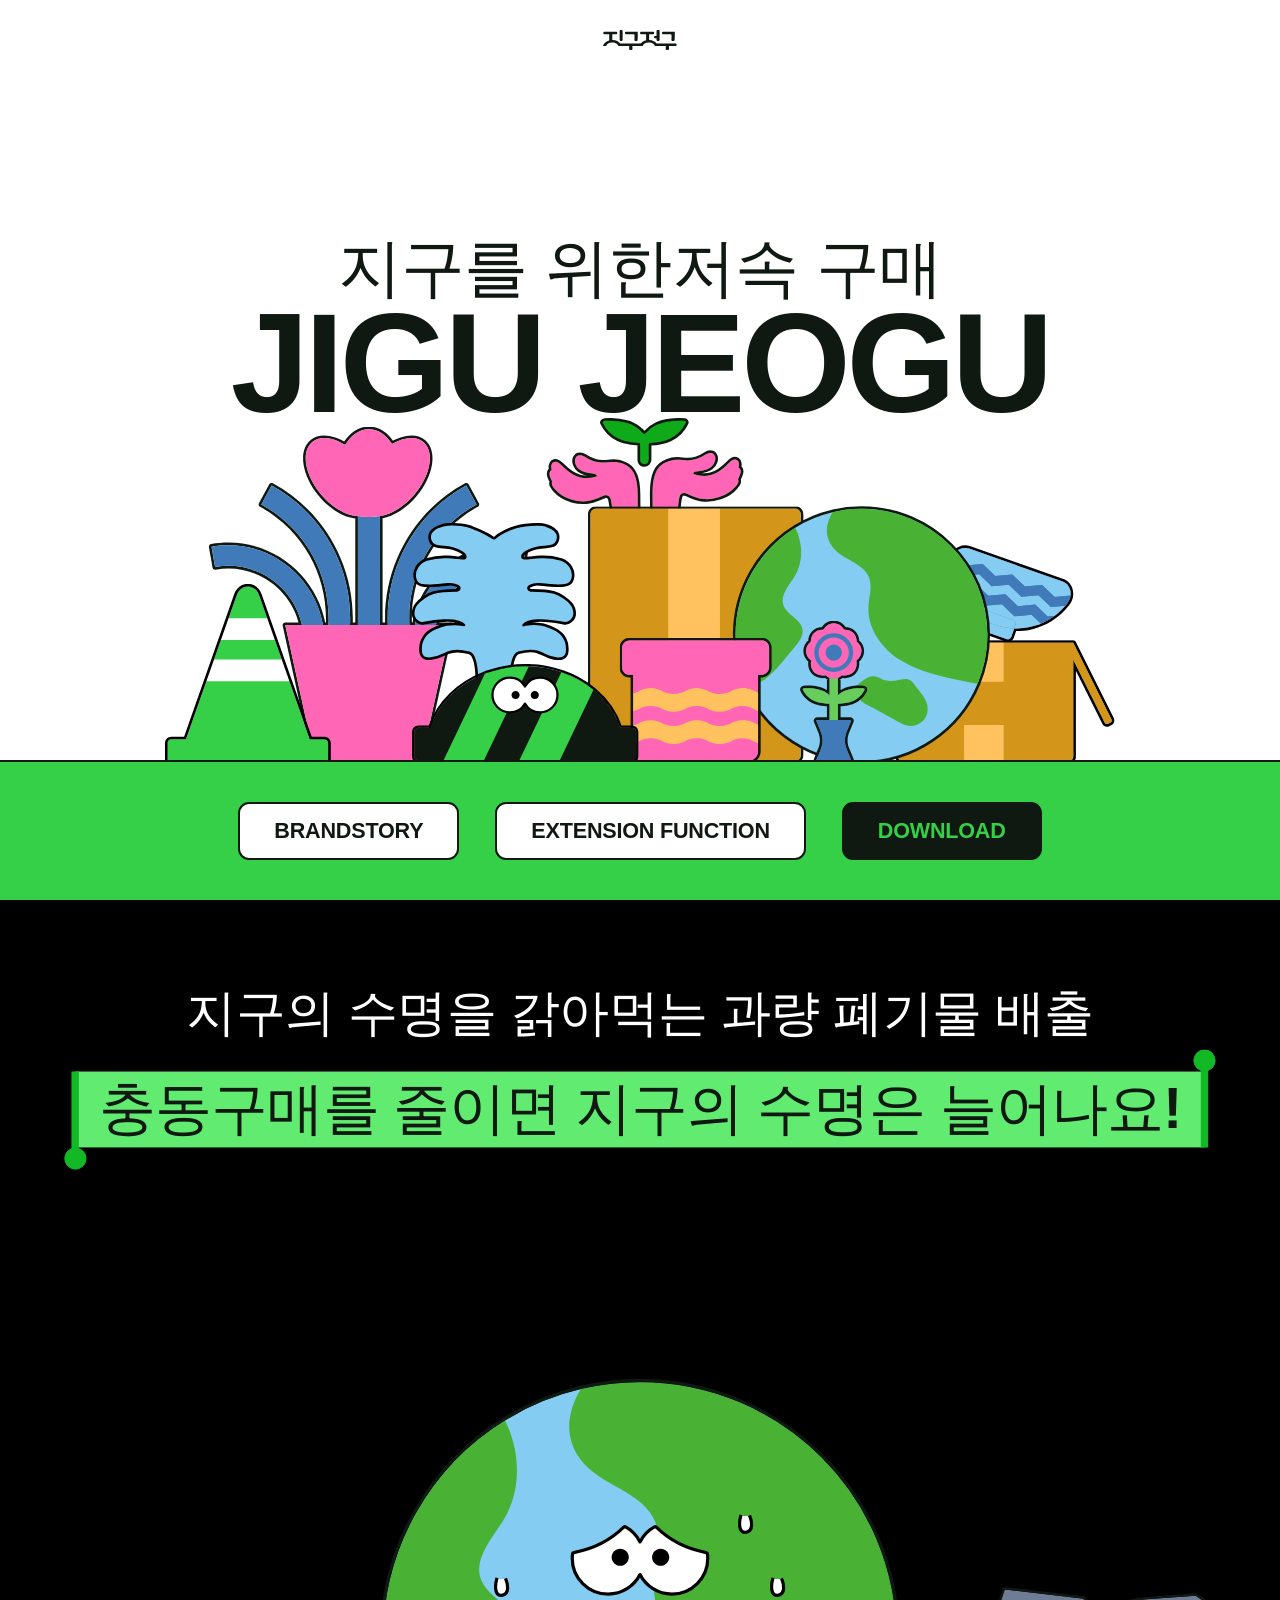
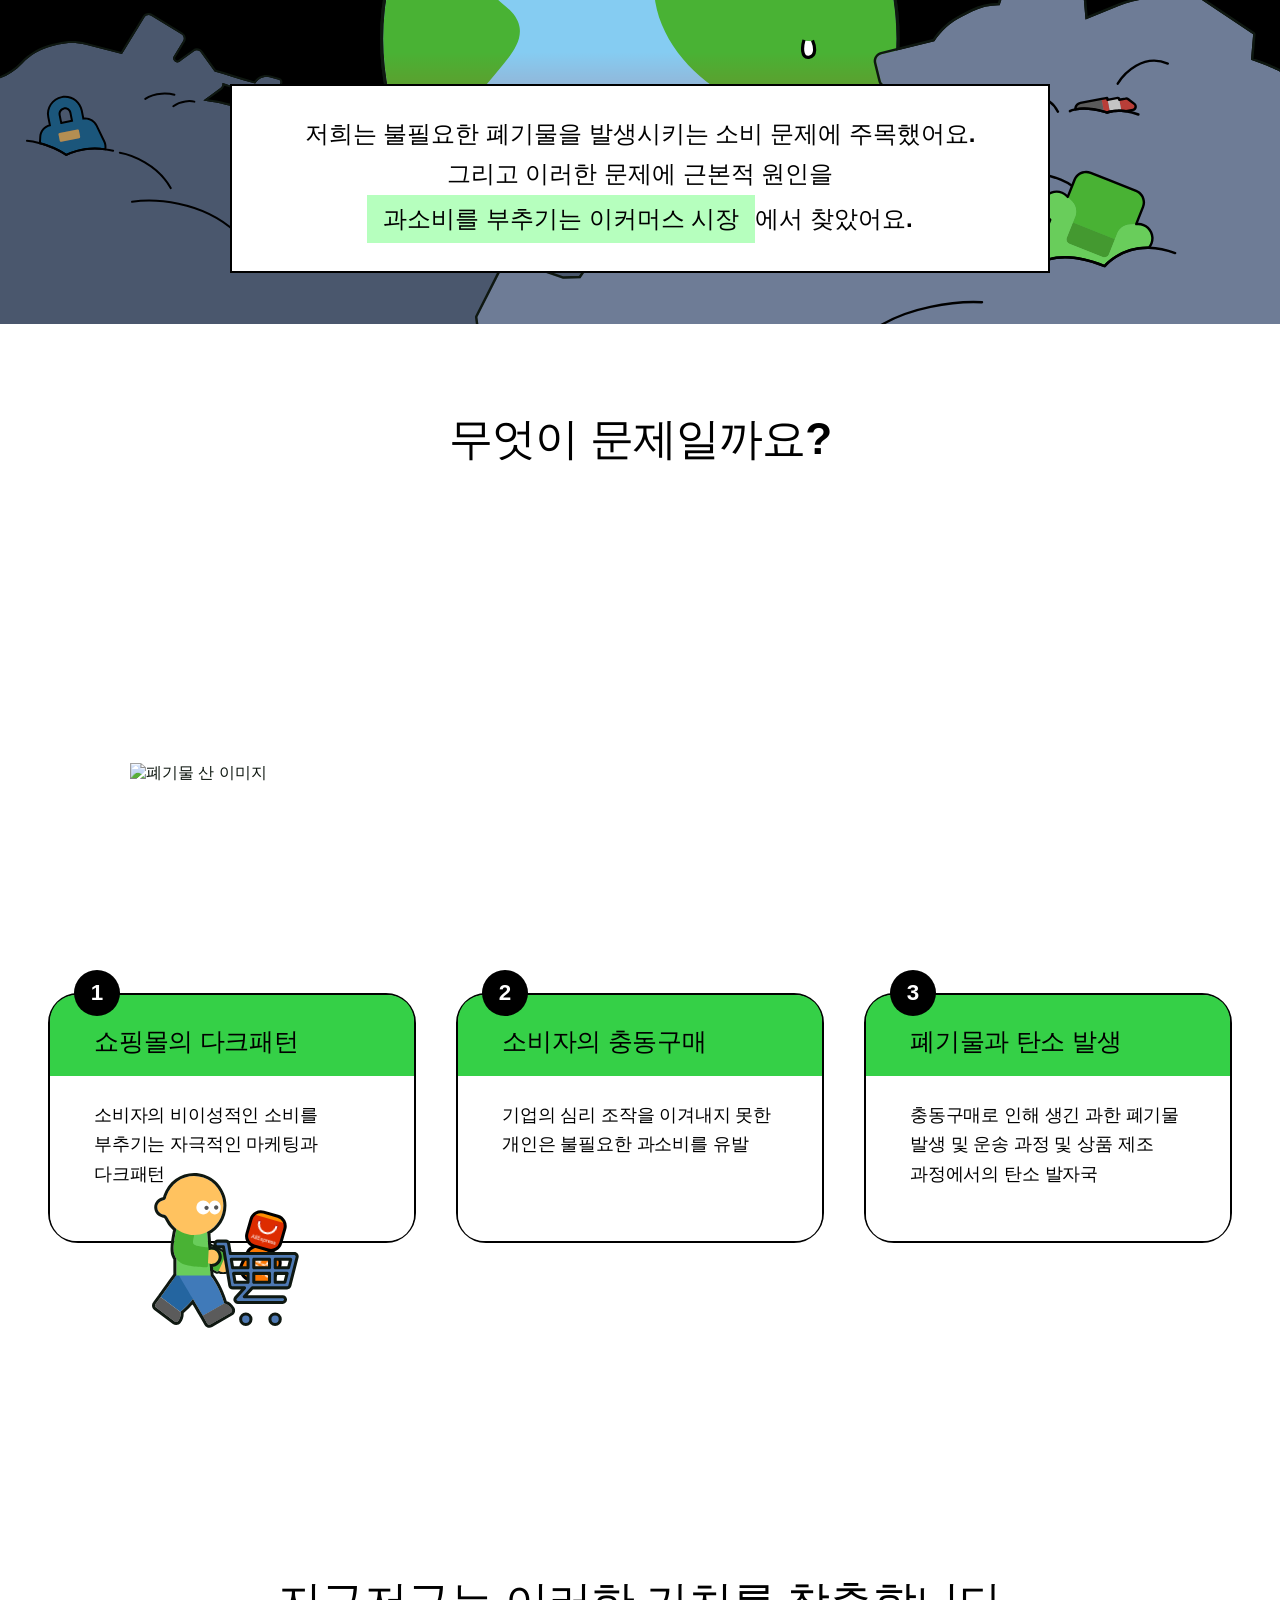
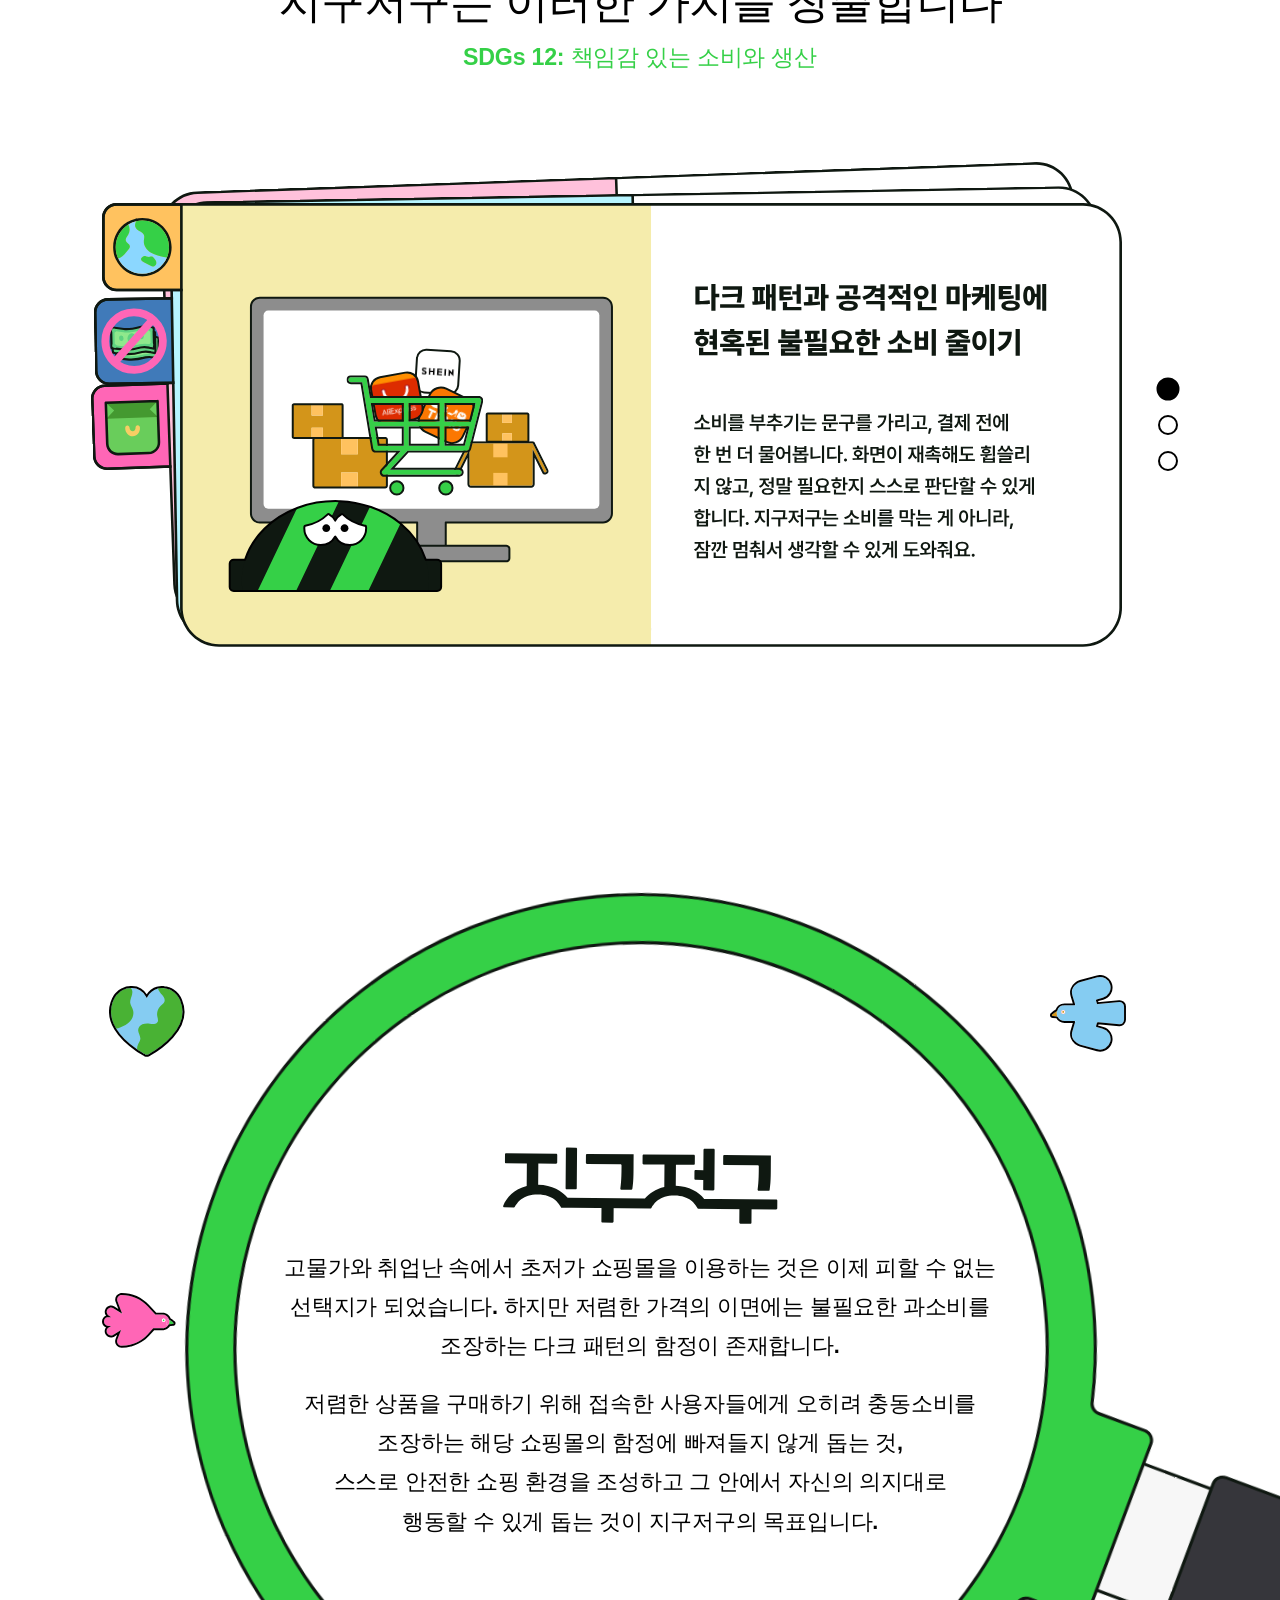
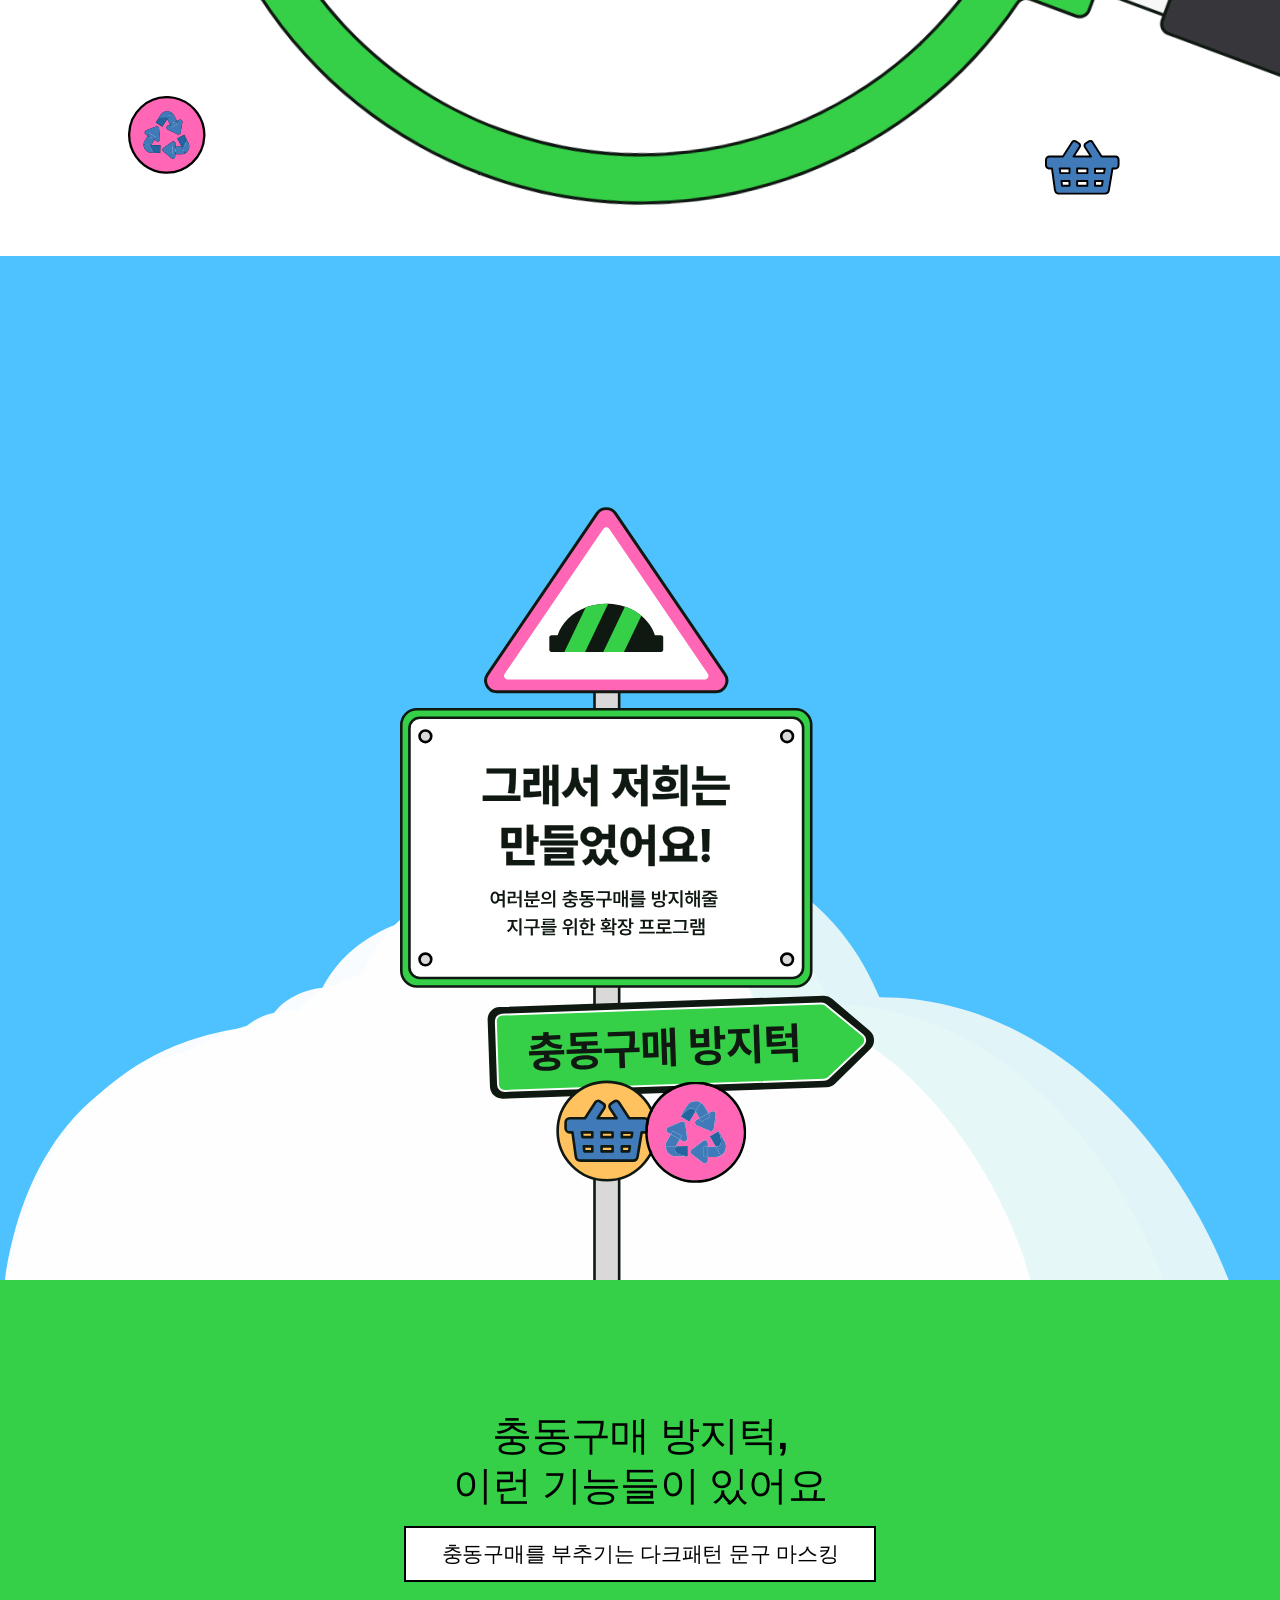
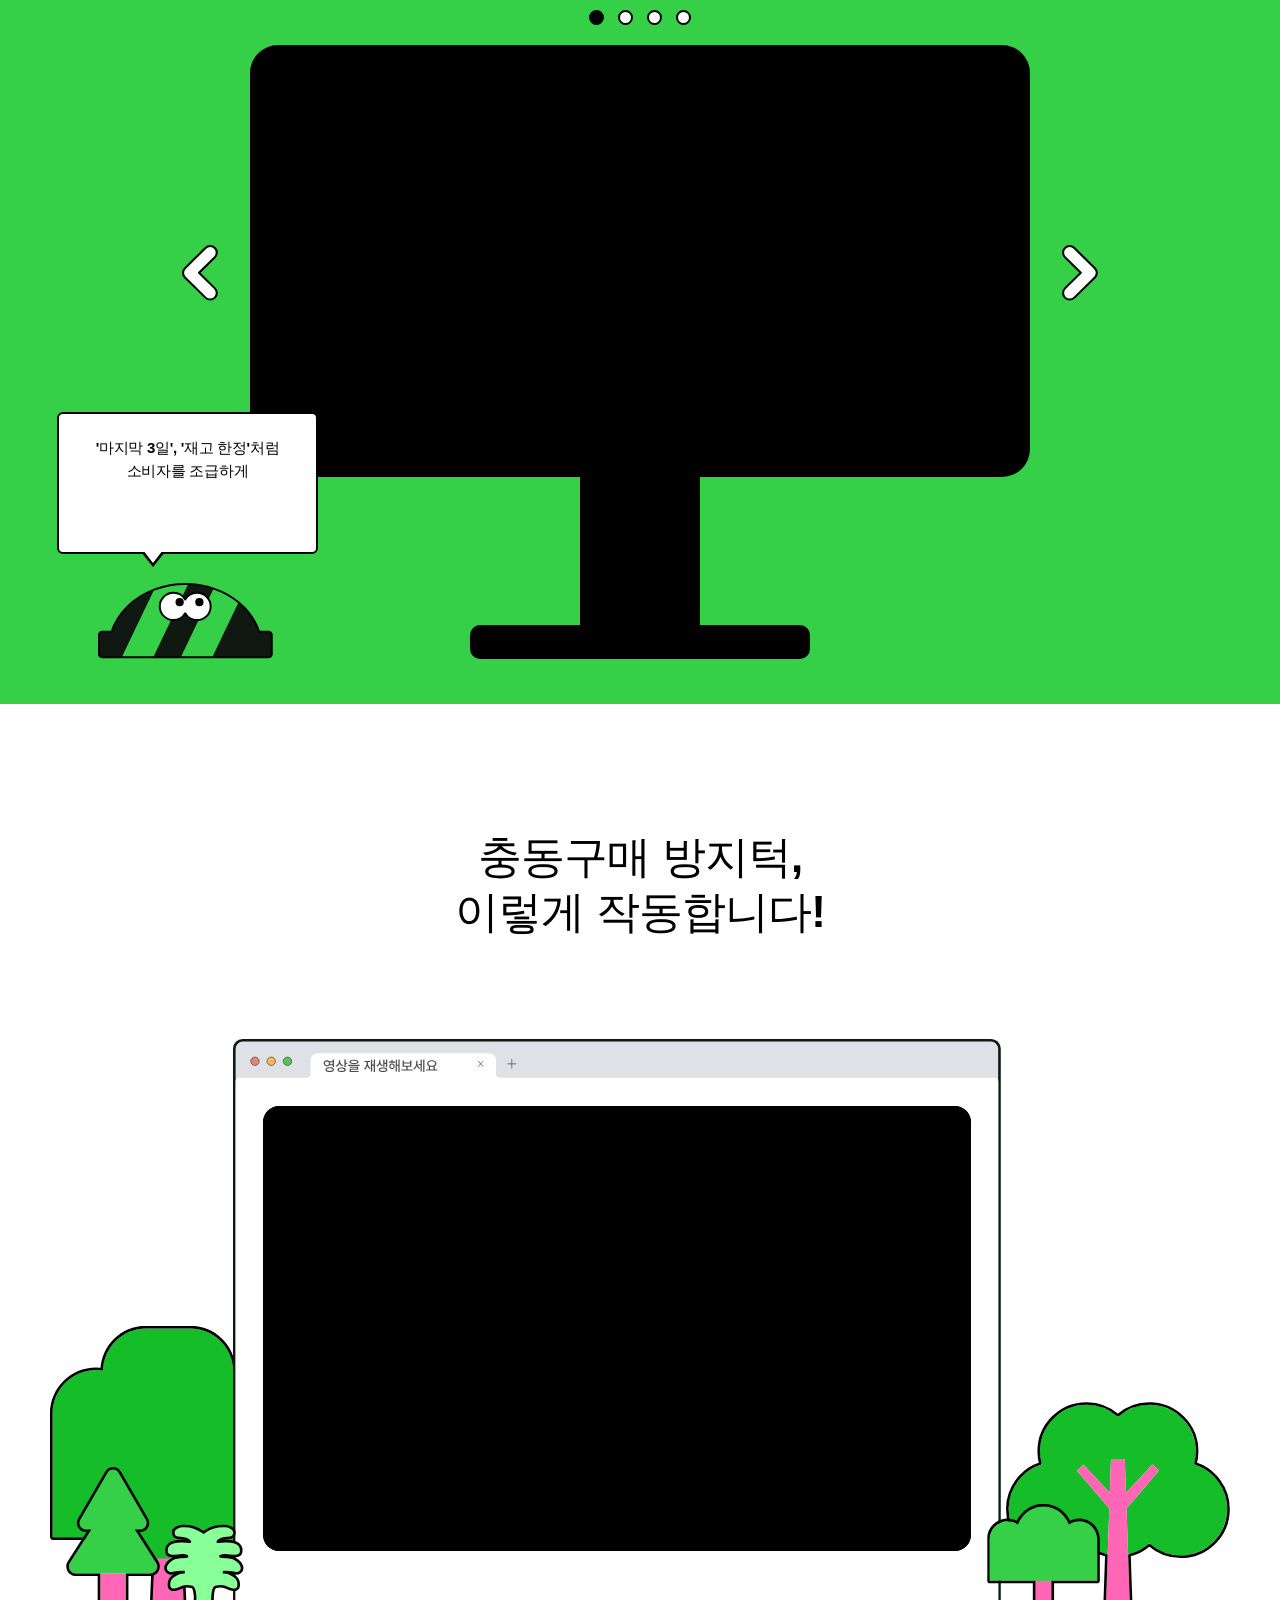
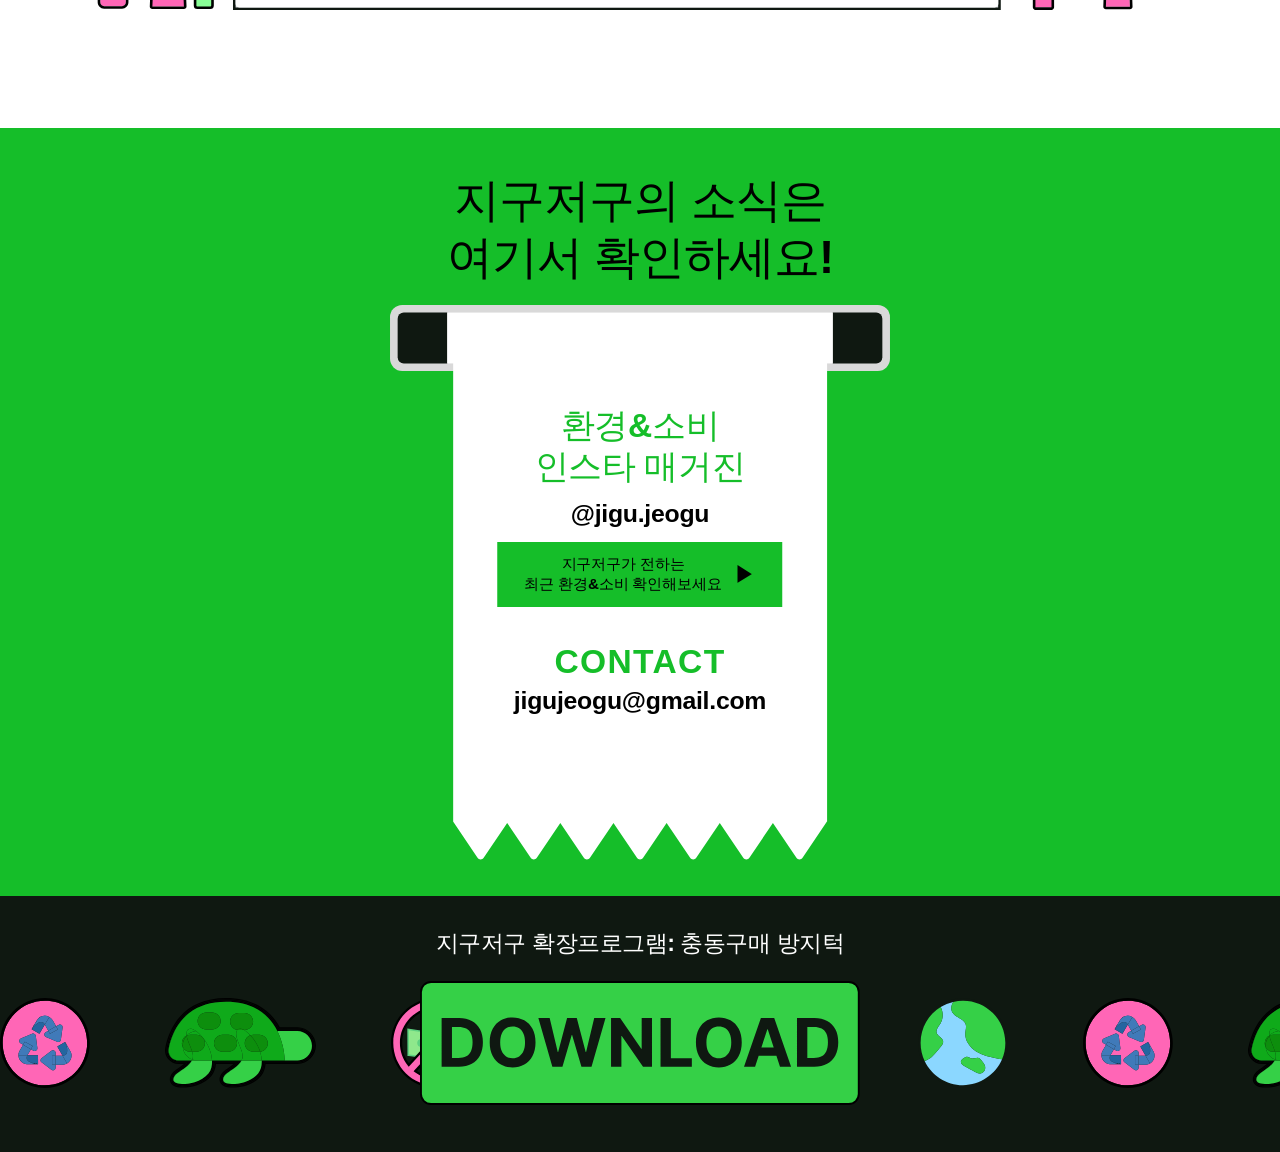
==== commit dd7de898: "update" ====
--- a/index.html
+++ b/index.html
@@ -39,7 +39,7 @@
     .page1-body .top-title-overlay {
       padding-top: 25px !important;
       top: 0px !important;
-      gap: 170px !important;
+      gap: 140px !important;
     }
     .page1-body .header-logo-img {
       transform: translateY(0px) !important;
